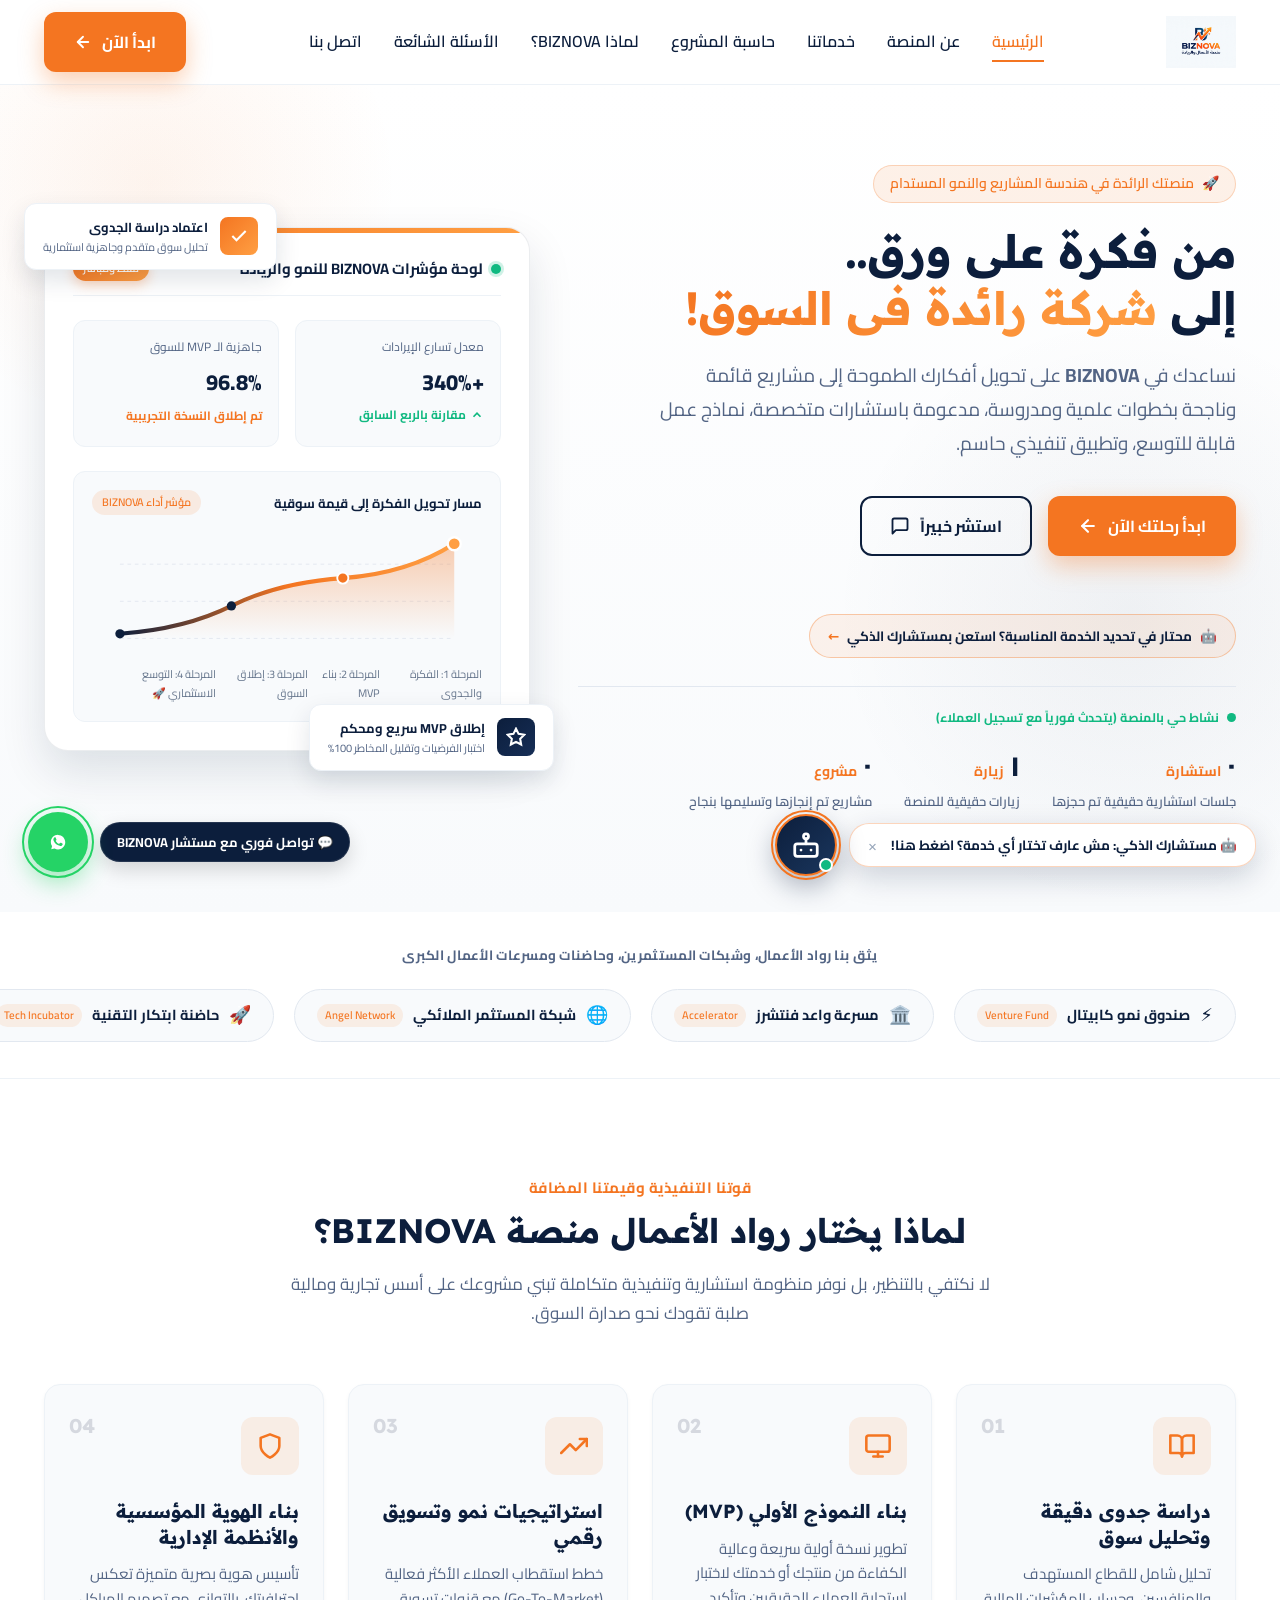
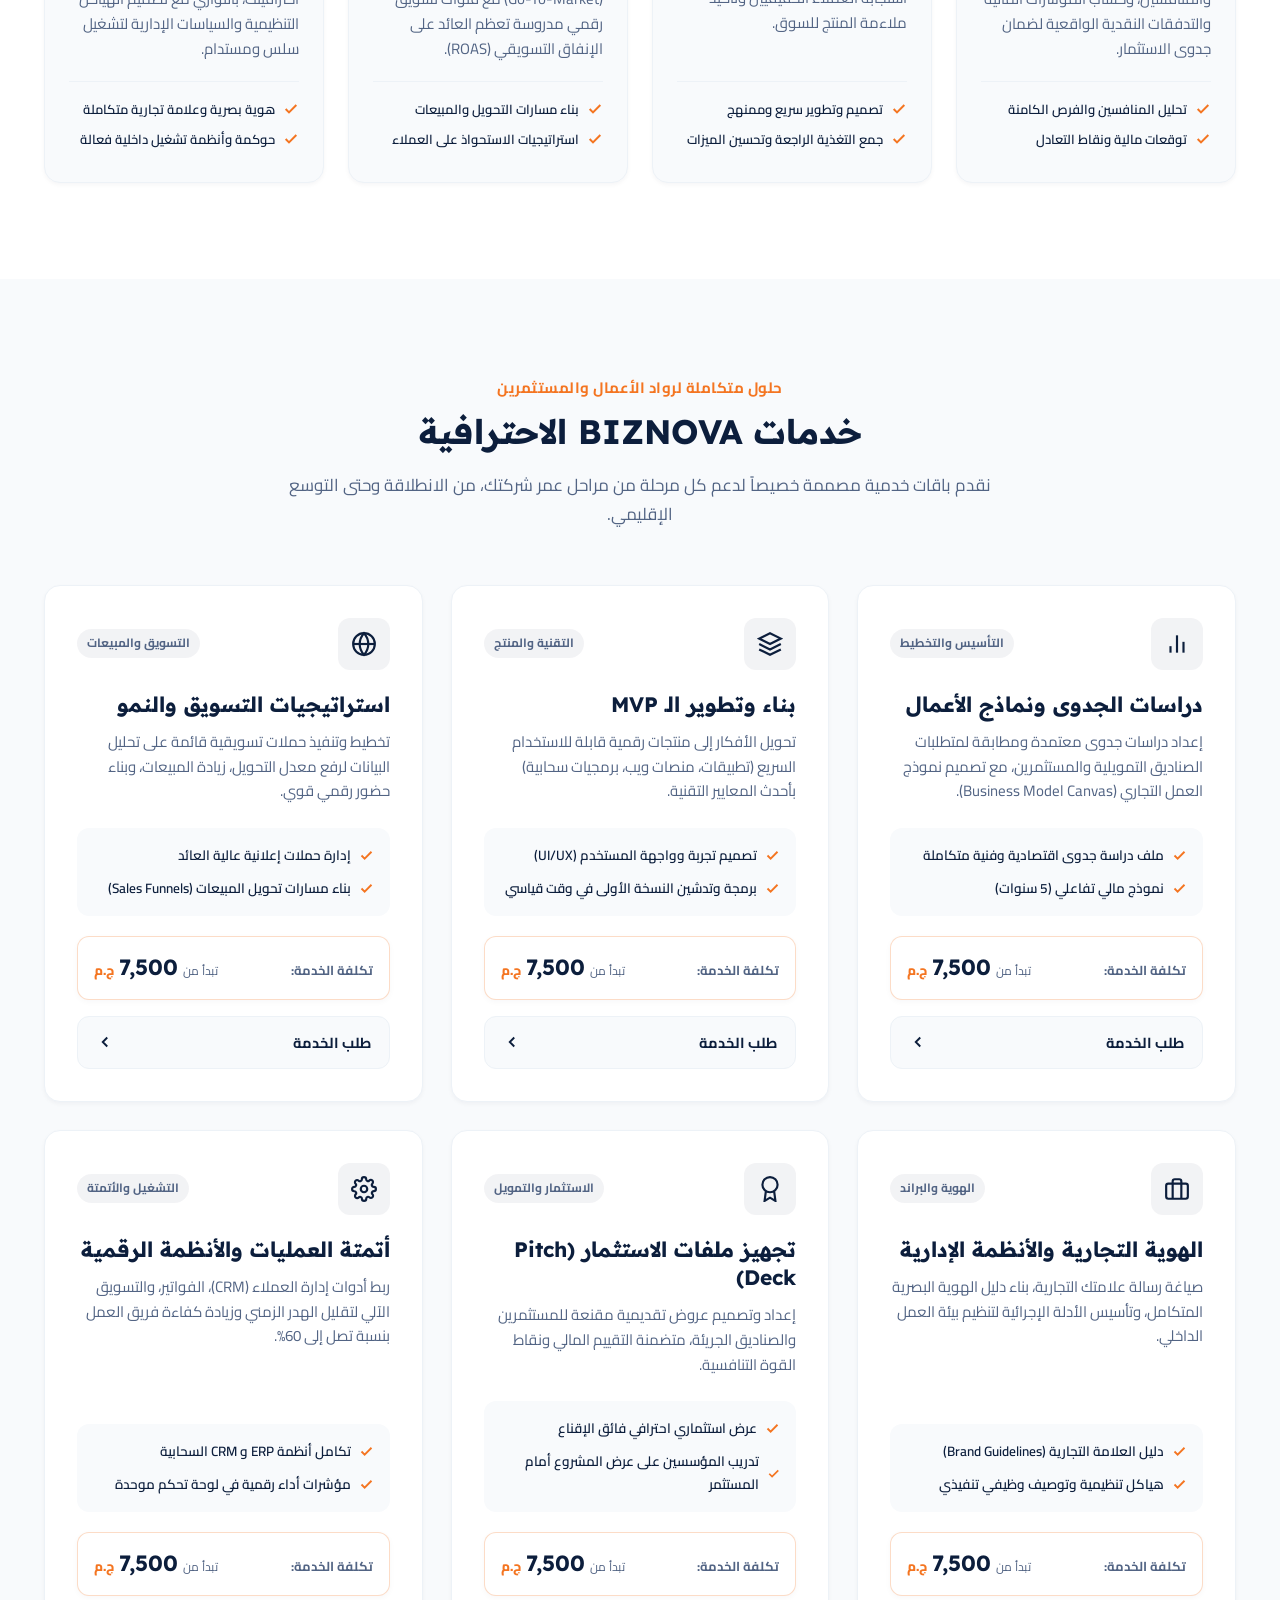
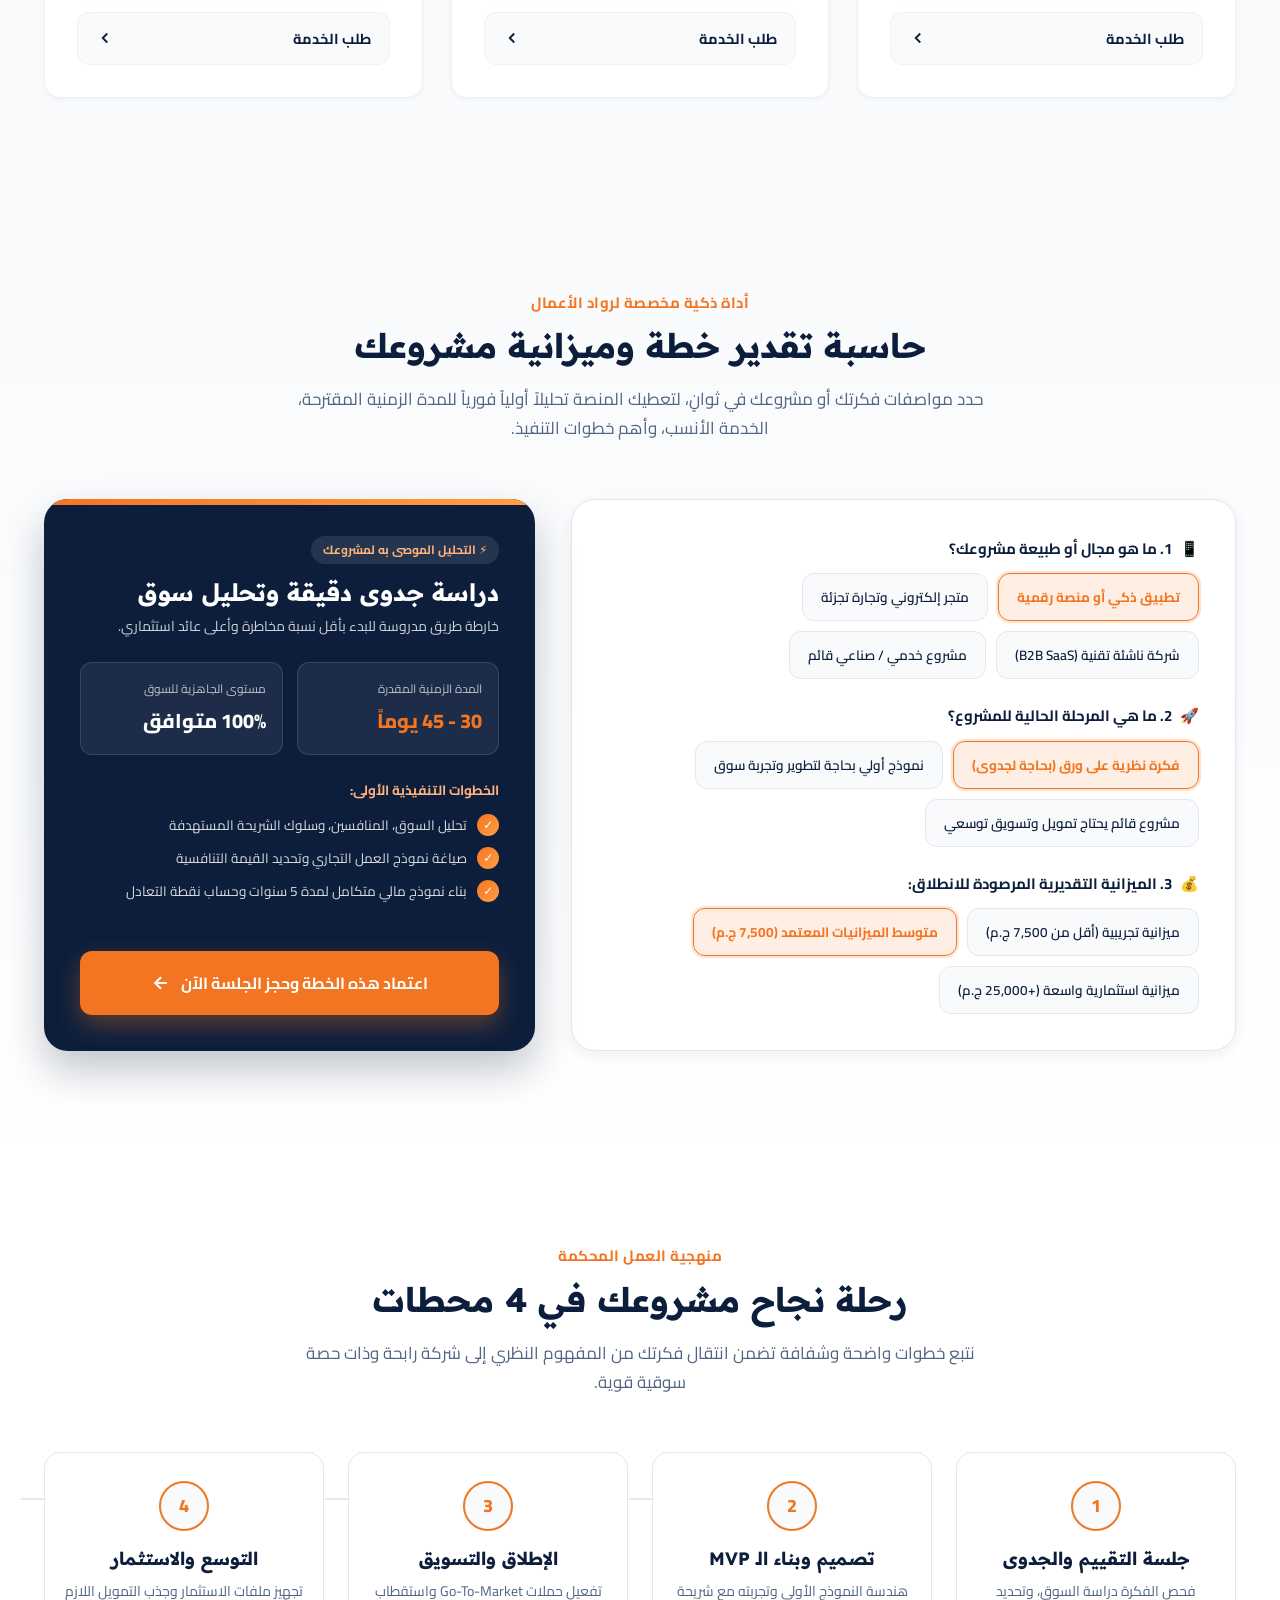
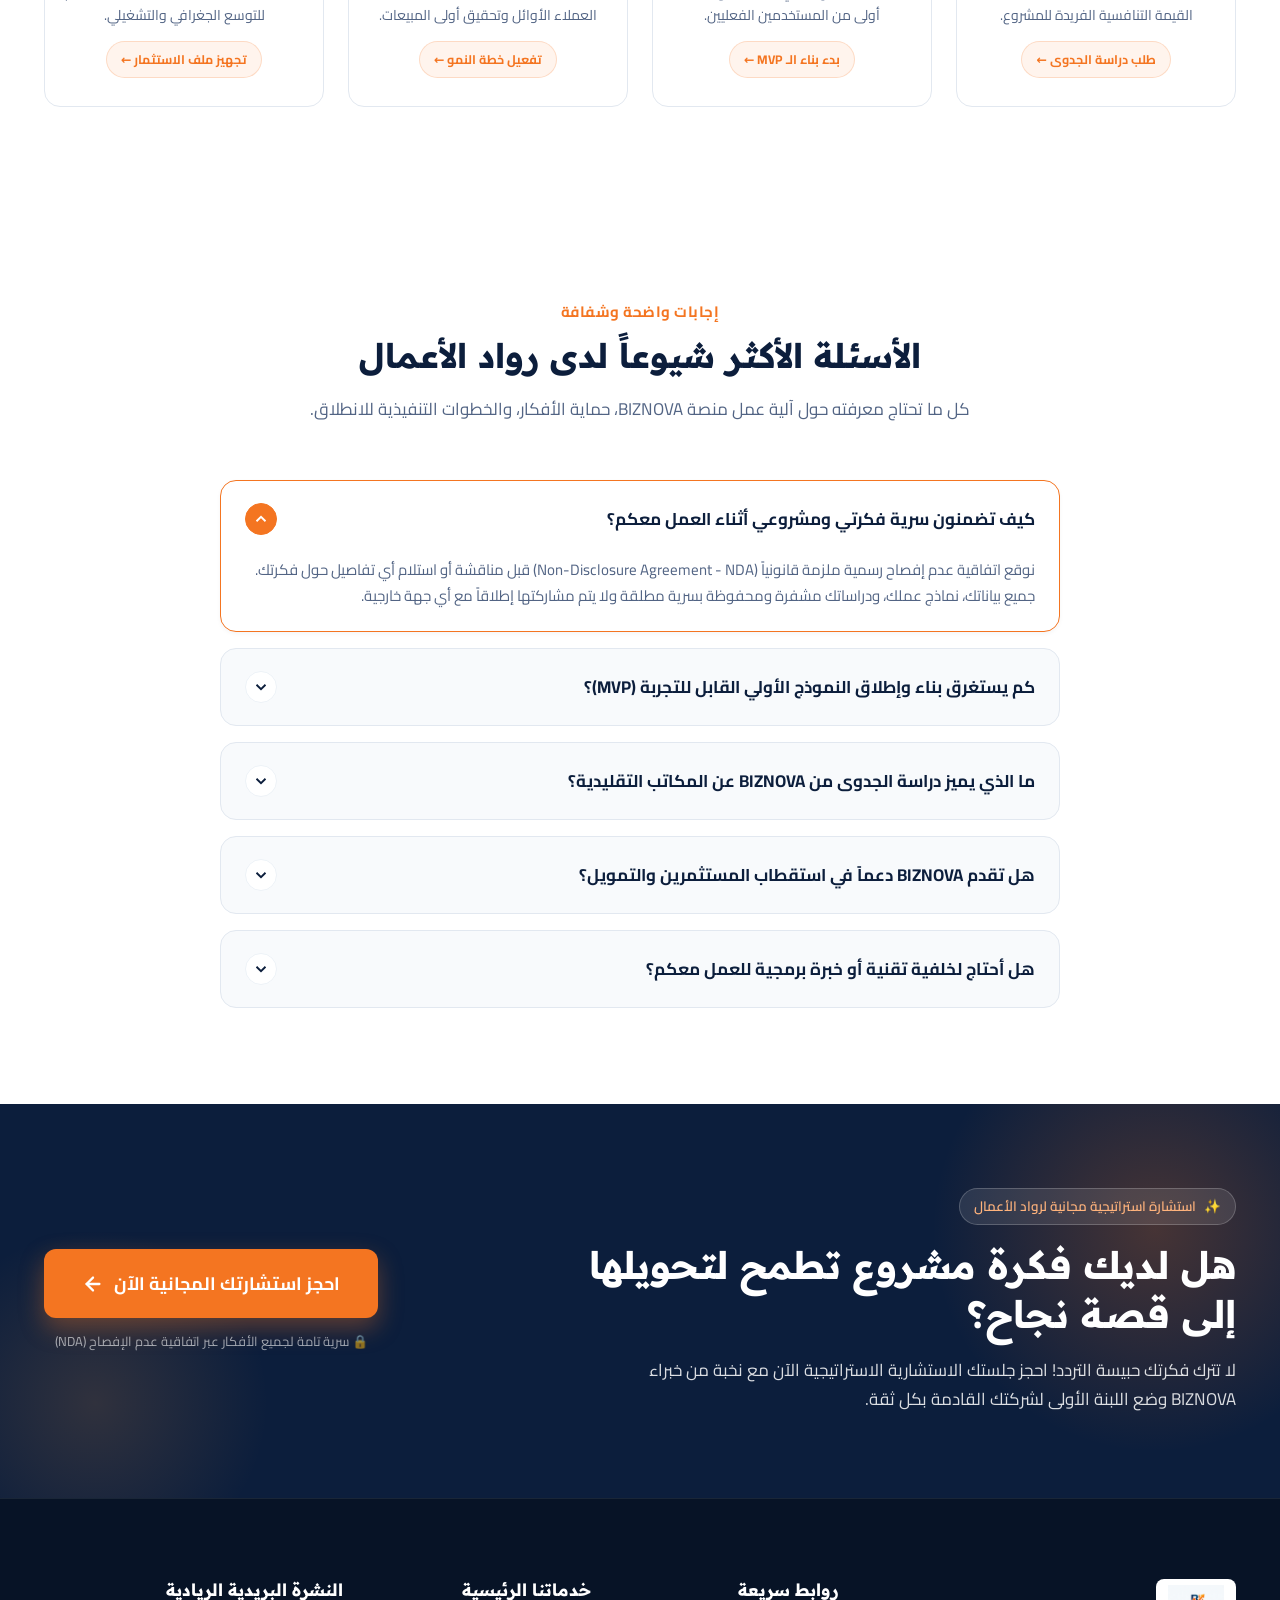
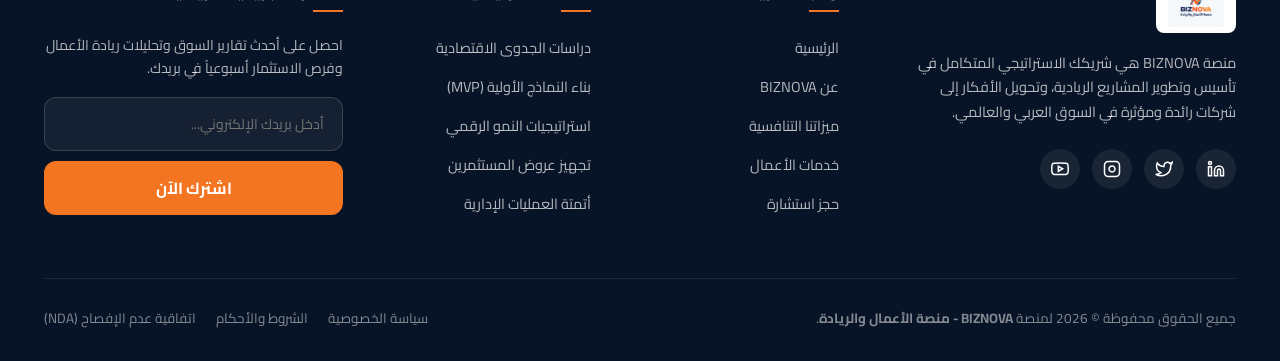
==== index.html @ a2265f2c "Add files via upload" ====
<!DOCTYPE html>
<html lang="ar" dir="rtl">
<head>
  <meta charset="UTF-8">
  <meta name="viewport" content="width=device-width, initial-scale=1.0">
  <title>BIZNOVA | منصة الأعمال والريادة - من فكرة على ورق إلى شركة رائدة</title>
  <meta name="description" content="نساعدك في BIZNOVA على تحويل أفكارك الطموحة إلى مشاريع قائمة وناجحة بخطوات علمية ومدروسة، من دراسة الجدوى حتى إطلاق MVP والتوسع التجاري.">
  
  <!-- Favicon & Brand Icons -->
  <link rel="icon" type="image/jpeg" href="assets/images/biznova-logo.jpg">

  <!-- Google Fonts: Cairo & Readex Pro for premium Arabic typography -->
  <link rel="preconnect" href="https://fonts.googleapis.com">
  <link rel="preconnect" href="https://fonts.gstatic.com" crossorigin>
  <link href="https://fonts.googleapis.com/css2?family=Cairo:wght@400;500;600;700;800;900&family=Readex+Pro:wght@400;500;600;700;800&display=swap" rel="stylesheet">

  <!-- Stylesheet -->
  <link rel="stylesheet" href="assets/css/style.css?v=20261114_paymob_z3ngE">
</head>
<body>

  <!-- ==========================================
       HEADER & NAVIGATION
       ========================================== -->
  <header class="site-header" id="mainHeader">
    <div class="container header-container">
      
      <!-- BIZNOVA Official Logo (RTL Top-Right) -->
      <a href="#" class="site-logo" aria-label="BIZNOVA الرئيسية">
        <img src="assets/images/biznova-logo.jpg" alt="BIZNOVA - منصة الأعمال والريادة" width="180" height="52">
      </a>

      <!-- Desktop Navigation Menu -->
      <nav aria-label="القائمة الرئيسية">
        <ul class="nav-links" id="primaryNav">
          <li><a href="#hero" class="active">الرئيسية</a></li>
          <li><a href="#about">عن المنصة</a></li>
          <li><a href="#services">خدماتنا</a></li>
          <li><a href="#calculator">حاسبة المشروع</a></li>
          <li><a href="#why-us">لماذا BIZNOVA؟</a></li>
          <li><a href="#faq">الأسئلة الشائعة</a></li>
          <li><a href="#contact" data-open-modal data-service="general">اتصل بنا</a></li>
        </ul>
      </nav>

      <!-- Header CTA & Mobile Toggle -->
      <div class="header-cta-group">
        <button class="btn btn-primary" data-open-modal data-service="general" aria-label="فتح نموذج البدء">
          ابدأ الآن
          <svg width="18" height="18" viewBox="0 0 24 24" fill="none" stroke="currentColor" stroke-width="2.5" stroke-linecap="round" stroke-linejoin="round">
            <line x1="19" y1="12" x2="5" y2="12"></line>
            <polyline points="12 19 5 12 12 5"></polyline>
          </svg>
        </button>

        <button class="mobile-menu-toggle" aria-label="فتح القائمة المتنقلة" aria-expanded="false" aria-controls="primaryNav">
          <svg width="28" height="28" viewBox="0 0 24 24" fill="none" stroke="currentColor" stroke-width="2" stroke-linecap="round" stroke-linejoin="round">
            <line x1="3" y1="12" x2="21" y2="12"></line>
            <line x1="3" y1="6" x2="21" y2="6"></line>
            <line x1="3" y1="18" x2="21" y2="18"></line>
          </svg>
        </button>
      </div>

    </div>
  </header>

  <!-- ==========================================
       HERO SECTION
       ========================================== -->
  <section class="hero-section" id="hero">
    <div class="container hero-grid">
      
      <!-- Right Column: High-Converting Copy & CTAs -->
      <div class="hero-content">
        <div class="badge-pill">
          <span>🚀</span>
          <span>منصتك الرائدة في هندسة المشاريع والنمو المستدام</span>
        </div>

        <h1 class="hero-headline">
          من فكرة على ورق.. <br>
          إلى <span class="text-highlight">شركة رائدة في السوق!</span>
        </h1>

        <p class="hero-subheadline">
          نساعدك في <strong>BIZNOVA</strong> على تحويل أفكارك الطموحة إلى مشاريع قائمة وناجحة بخطوات علمية ومدروسة، مدعومة باستشارات متخصصة، نماذج عمل قابلة للتوسع، وتطبيق تنفيذي حاسم.
        </p>

        <div class="hero-actions">
          <button class="btn btn-primary" data-open-modal data-service="general">
            <span>ابدأ رحلتك الآن</span>
            <svg width="20" height="20" viewBox="0 0 24 24" fill="none" stroke="currentColor" stroke-width="2.5" stroke-linecap="round" stroke-linejoin="round">
              <line x1="19" y1="12" x2="5" y2="12"></line>
              <polyline points="12 19 5 12 12 5"></polyline>
            </svg>
          </button>
          
          <button class="btn btn-outline-navy" data-open-modal data-service="general">
            <span>استشر خبيراً</span>
            <svg width="20" height="20" viewBox="0 0 24 24" fill="none" stroke="currentColor" stroke-width="2.2" stroke-linecap="round" stroke-linejoin="round">
              <path d="M21 15a2 2 0 0 1-2 2H7l-4 4V5a2 2 0 0 1 2-2h14a2 2 0 0 1 2 2z"></path>
            </svg>
          </button>
        </div>

        <button type="button" class="hero-assistant-pill" id="heroAssistantBtn">
          <span>🤖</span>
          <span>محتار في تحديد الخدمة المناسبة؟ استعن بمستشارك الذكي</span>
          <span style="color:#F47521; font-weight:800;">←</span>
        </button>

        <!-- Live Real-Time Activity & Client Subscription Stats -->
        <div class="hero-trust-bar-wrapper">
          <div class="live-stats-header">
            <span class="live-pulse-dot"></span>
            <span>نشاط حي بالمنصة (يتحدث فورياً مع تسجيل العملاء)</span>
          </div>

          <div class="hero-trust-bar">
            <div class="trust-item">
              <div class="trust-number">
                <span id="statConsultations">0</span>
                <span class="unit-text">استشارة</span>
              </div>
              <div class="trust-label">جلسات استشارية حقيقية تم حجزها</div>
            </div>

            <div class="trust-item">
              <div class="trust-number">
                <span id="statVisitors">0</span>
                <span class="unit-text">زيارة</span>
              </div>
              <div class="trust-label">زيارات حقيقية للمنصة</div>
            </div>

            <div class="trust-item">
              <div class="trust-number">
                <span id="statActiveProjects">0</span>
                <span class="unit-text">مشروع</span>
              </div>
              <div class="trust-label">مشاريع تم إنجازها وتسليمها بنجاح</div>
            </div>
          </div>
        </div>
      </div>

      <!-- Left Column: Visual Dashboard Mockup & Entrepreneurial Analytics -->
      <div class="hero-visual">
        
        <!-- Floating Badge: Feasibility Complete -->
        <div class="floating-badge badge-top-left">
          <div class="floating-icon-box">
            <svg width="20" height="20" viewBox="0 0 24 24" fill="none" stroke="currentColor" stroke-width="2.5">
              <polyline points="20 6 9 17 4 12"></polyline>
            </svg>
          </div>
          <div>
            <div class="floating-text-title">اعتماد دراسة الجدوى</div>
            <div class="floating-text-sub">تحليل سوق متقدم وجاهزية استثمارية</div>
          </div>
        </div>

        <!-- Main Dashboard Card Mockup -->
        <div class="mockup-card-main">
          <div class="mockup-top-bar">
            <div class="mockup-title">
              <span class="mockup-status-dot"></span>
              <span>لوحة مؤشرات BIZNOVA للنمو والريادة</span>
            </div>
            <span class="badge-pill gradient" style="margin-bottom:0; font-size:11px; padding:3px 10px;">نشط ومباشر</span>
          </div>

          <!-- KPI Cards Grid -->
          <div class="mockup-kpi-grid">
            <div class="kpi-card">
              <div class="kpi-title">معدل تسارع الإيرادات</div>
              <div class="kpi-value">+340%</div>
              <div class="kpi-growth">
                <svg width="14" height="14" viewBox="0 0 24 24" fill="none" stroke="currentColor" stroke-width="3">
                  <polyline points="18 15 12 9 6 15"></polyline>
                </svg>
                مقارنة بالربع السابق
              </div>
            </div>

            <div class="kpi-card">
              <div class="kpi-title">جاهزية الـ MVP للسوق</div>
              <div class="kpi-value">96.8%</div>
              <div class="kpi-growth" style="color: var(--color-secondary-orange);">
                <span>تم إطلاق النسخة التجريبية</span>
              </div>
            </div>
          </div>

          <!-- Interactive SVG Growth Chart -->
          <div class="mockup-chart-wrapper">
            <div class="chart-header">
              <span class="chart-title">مسار تحويل الفكرة إلى قيمة سوقية</span>
              <span class="chart-badge">مؤشر أداء BIZNOVA</span>
            </div>

            <svg class="svg-chart" viewBox="0 0 400 140" fill="none" xmlns="http://www.w3.org/2000/svg">
              <defs>
                <linearGradient id="chartGradient" x1="0" y1="0" x2="0" y2="1">
                  <stop offset="0%" stop-color="#F47521" stop-opacity="0.35"/>
                  <stop offset="100%" stop-color="#F47521" stop-opacity="0.0"/>
                </linearGradient>
                <linearGradient id="lineGrad" x1="0" y1="0" x2="1" y2="0">
                  <stop offset="0%" stop-color="#0C1E3C"/>
                  <stop offset="50%" stop-color="#F47521"/>
                  <stop offset="100%" stop-color="#FF9F43"/>
                </linearGradient>
              </defs>
              
              <!-- Subtle Grid lines -->
              <line x1="20" y1="120" x2="380" y2="120" stroke="#E2E8F0" stroke-width="1" stroke-dasharray="4 4" />
              <line x1="20" y1="80" x2="380" y2="80" stroke="#E2E8F0" stroke-width="1" stroke-dasharray="4 4" />
              <line x1="20" y1="40" x2="380" y2="40" stroke="#E2E8F0" stroke-width="1" stroke-dasharray="4 4" />

              <!-- Area Fill -->
              <path d="M 20 115 Q 90 110, 140 85 T 260 55 T 380 18 L 380 120 L 20 120 Z" fill="url(#chartGradient)" />
              
              <!-- Growth Path Line -->
              <path d="M 20 115 Q 90 110, 140 85 T 260 55 T 380 18" stroke="url(#lineGrad)" stroke-width="4.5" stroke-linecap="round"/>

              <!-- Markers -->
              <circle cx="20" cy="115" r="5" fill="#0C1E3C" />
              <circle cx="140" cy="85" r="5" fill="#0C1E3C" />
              <circle cx="260" cy="55" r="6" fill="#F47521" stroke="#FFFFFF" stroke-width="2" />
              <circle cx="380" cy="18" r="7" fill="#FF9F43" stroke="#FFFFFF" stroke-width="2.5" />
            </svg>

            <div style="display: flex; justify-content: space-between; font-size: 11px; color: #64748B; margin-top: 8px;">
              <span>المرحلة 1: الفكرة والجدوى</span>
              <span>المرحلة 2: بناء MVP</span>
              <span>المرحلة 3: إطلاق السوق</span>
              <span>المرحلة 4: التوسع الاستثماري 🚀</span>
            </div>
          </div>
        </div>

        <!-- Floating Badge: Fast MVP Delivery -->
        <div class="floating-badge badge-bottom-right">
          <div class="floating-icon-box" style="background: var(--brand-gradient-navy);">
            <svg width="20" height="20" viewBox="0 0 24 24" fill="none" stroke="currentColor" stroke-width="2.5">
              <polygon points="12 2 15.09 8.26 22 9.27 17 14.14 18.18 21.02 12 17.77 5.82 21.02 7 14.14 2 9.27 8.91 8.26 12 2"></polygon>
            </svg>
          </div>
          <div>
            <div class="floating-text-title">إطلاق MVP سريع ومحكم</div>
            <div class="floating-text-sub">اختبار الفرضيات وتقليل المخاطر 100%</div>
          </div>
        </div>

      </div>

    </div>
  </section>

  <!-- ==========================================
       PARTNERS & INVESTORS TICKER
       ========================================== -->
  <section class="partners-ticker-section">
    <div class="container">
      <div class="partners-ticker-title">
        <span>يثق بنا رواد الأعمال، وشبكات المستثمرين، وحاضنات ومسرعات الأعمال الكبرى</span>
      </div>
      <div class="partners-slider-track">
        <div class="partner-badge">
          <span class="partner-icon">⚡</span>
          <span class="partner-name">صندوق نمو كابيتال</span>
          <span class="partner-tag">Venture Fund</span>
        </div>
        <div class="partner-badge">
          <span class="partner-icon">🏛️</span>
          <span class="partner-name">مسرعة واعد فنتشرز</span>
          <span class="partner-tag">Accelerator</span>
        </div>
        <div class="partner-badge">
          <span class="partner-icon">🌐</span>
          <span class="partner-name">شبكة المستثمر الملائكي</span>
          <span class="partner-tag">Angel Network</span>
        </div>
        <div class="partner-badge">
          <span class="partner-icon">🚀</span>
          <span class="partner-name">حاضنة ابتكار التقنية</span>
          <span class="partner-tag">Tech Incubator</span>
        </div>
        <div class="partner-badge">
          <span class="partner-icon">💎</span>
          <span class="partner-name">صندوق ريادة للاستثمار الجريء</span>
          <span class="partner-tag">Seed Fund</span>
        </div>
        <div class="partner-badge">
          <span class="partner-icon">📊</span>
          <span class="partner-name">تحالف رواد الأعمال العرب</span>
          <span class="partner-tag">Alliance</span>
        </div>
        <!-- Duplicate for continuous marquee -->
        <div class="partner-badge">
          <span class="partner-icon">⚡</span>
          <span class="partner-name">صندوق نمو كابيتال</span>
          <span class="partner-tag">Venture Fund</span>
        </div>
        <div class="partner-badge">
          <span class="partner-icon">🏛️</span>
          <span class="partner-name">مسرعة واعد فنتشرز</span>
          <span class="partner-tag">Accelerator</span>
        </div>
        <div class="partner-badge">
          <span class="partner-icon">🌐</span>
          <span class="partner-name">شبكة المستثمر الملائكي</span>
          <span class="partner-tag">Angel Network</span>
        </div>
        <div class="partner-badge">
          <span class="partner-icon">🚀</span>
          <span class="partner-name">حاضنة ابتكار التقنية</span>
          <span class="partner-tag">Tech Incubator</span>
        </div>
      </div>
    </div>
  </section>

  <!-- ==========================================
       FEATURES / VALUE PROPOSITION (لماذا BIZNOVA؟)
       ========================================== -->
  <section class="features-section" id="why-us">
    <div class="container">
      
      <div class="section-header">
        <span class="section-subtitle">قوتنا التنفيذية وقيمتنا المضافة</span>
        <h2 class="section-title">لماذا يختار رواد الأعمال منصة BIZNOVA؟</h2>
        <p class="section-desc">
          لا نكتفي بالتنظير، بل نوفر منظومة استشارية وتنفيذية متكاملة تبني مشروعك على أسس تجارية ومالية صلبة تقودك نحو صدارة السوق.
        </p>
      </div>

      <div class="features-grid">
        
        <!-- Card 1 -->
        <div class="feature-card">
          <span class="feature-number">01</span>
          <div class="feature-icon-wrapper">
            <svg width="28" height="28" viewBox="0 0 24 24" fill="none" stroke="currentColor" stroke-width="2.2" stroke-linecap="round" stroke-linejoin="round">
              <path d="M2 3h6a4 4 0 0 1 4 4v14a3 3 0 0 0-3-3H2z"></path>
              <path d="M22 3h-6a4 4 0 0 0-4 4v14a3 3 0 0 1 3-3h7z"></path>
            </svg>
          </div>
          <h3 class="feature-title">دراسة جدوى دقيقة وتحليل سوق</h3>
          <p class="feature-description">
            تحليل شامل للقطاع المستهدف والمنافسين، وحساب المؤشرات المالية والتدفقات النقدية الواقعية لضمان جدوى الاستثمار.
          </p>
          <ul class="feature-bullets">
            <li>
              <svg width="16" height="16" viewBox="0 0 24 24" fill="none" stroke="currentColor" stroke-width="3"><polyline points="20 6 9 17 4 12"></polyline></svg>
              تحليل المنافسين والفرص الكامنة
            </li>
            <li>
              <svg width="16" height="16" viewBox="0 0 24 24" fill="none" stroke="currentColor" stroke-width="3"><polyline points="20 6 9 17 4 12"></polyline></svg>
              توقعات مالية ونقاط التعادل
            </li>
          </ul>
        </div>

        <!-- Card 2 -->
        <div class="feature-card">
          <span class="feature-number">02</span>
          <div class="feature-icon-wrapper">
            <svg width="28" height="28" viewBox="0 0 24 24" fill="none" stroke="currentColor" stroke-width="2.2" stroke-linecap="round" stroke-linejoin="round">
              <rect x="2" y="3" width="20" height="14" rx="2" ry="2"></rect>
              <line x1="8" y1="21" x2="16" y2="21"></line>
              <line x1="12" y1="17" x2="12" y2="21"></line>
            </svg>
          </div>
          <h3 class="feature-title">بناء النموذج الأولي (MVP)</h3>
          <p class="feature-description">
            تطوير نسخة أولية سريعة وعالية الكفاءة من منتجك أو خدمتك لاختبار استجابة العملاء الحقيقيين وتأكيد ملاءمة المنتج للسوق.
          </p>
          <ul class="feature-bullets">
            <li>
              <svg width="16" height="16" viewBox="0 0 24 24" fill="none" stroke="currentColor" stroke-width="3"><polyline points="20 6 9 17 4 12"></polyline></svg>
              تصميم وتطوير سريع وممنهج
            </li>
            <li>
              <svg width="16" height="16" viewBox="0 0 24 24" fill="none" stroke="currentColor" stroke-width="3"><polyline points="20 6 9 17 4 12"></polyline></svg>
              جمع التغذية الراجعة وتحسين الميزات
            </li>
          </ul>
        </div>

        <!-- Card 3 -->
        <div class="feature-card">
          <span class="feature-number">03</span>
          <div class="feature-icon-wrapper">
            <svg width="28" height="28" viewBox="0 0 24 24" fill="none" stroke="currentColor" stroke-width="2.2" stroke-linecap="round" stroke-linejoin="round">
              <polyline points="23 6 13.5 15.5 8.5 10.5 1 18"></polyline>
              <polyline points="17 6 23 6 23 12"></polyline>
            </svg>
          </div>
          <h3 class="feature-title">استراتيجيات نمو وتسويق رقمي</h3>
          <p class="feature-description">
            خطط استقطاب العملاء الأكثر فعالية (Go-To-Market) مع قنوات تسويق رقمي مدروسة تعظم العائد على الإنفاق التسويقي (ROAS).
          </p>
          <ul class="feature-bullets">
            <li>
              <svg width="16" height="16" viewBox="0 0 24 24" fill="none" stroke="currentColor" stroke-width="3"><polyline points="20 6 9 17 4 12"></polyline></svg>
              بناء مسارات التحويل والمبيعات
            </li>
            <li>
              <svg width="16" height="16" viewBox="0 0 24 24" fill="none" stroke="currentColor" stroke-width="3"><polyline points="20 6 9 17 4 12"></polyline></svg>
              استراتيجيات الاستحواذ على العملاء
            </li>
          </ul>
        </div>

        <!-- Card 4 -->
        <div class="feature-card">
          <span class="feature-number">04</span>
          <div class="feature-icon-wrapper">
            <svg width="28" height="28" viewBox="0 0 24 24" fill="none" stroke="currentColor" stroke-width="2.2" stroke-linecap="round" stroke-linejoin="round">
              <path d="M12 22s8-4 8-10V5l-8-3-8 3v7c0 6 8 10 8 10z"></path>
            </svg>
          </div>
          <h3 class="feature-title">بناء الهوية المؤسسية والأنظمة الإدارية</h3>
          <p class="feature-description">
            تأسيس هوية بصرية متميزة تعكس احترافيتك، بالتوازي مع تصميم الهياكل التنظيمية والسياسات الإدارية لتشغيل سلس ومستدام.
          </p>
          <ul class="feature-bullets">
            <li>
              <svg width="16" height="16" viewBox="0 0 24 24" fill="none" stroke="currentColor" stroke-width="3"><polyline points="20 6 9 17 4 12"></polyline></svg>
              هوية بصرية وعلامة تجارية متكاملة
            </li>
            <li>
              <svg width="16" height="16" viewBox="0 0 24 24" fill="none" stroke="currentColor" stroke-width="3"><polyline points="20 6 9 17 4 12"></polyline></svg>
              حوكمة وأنظمة تشغيل داخلية فعالة
            </li>
          </ul>
        </div>

      </div>

    </div>
  </section>

  <!-- ==========================================
       SERVICES GRID
       ========================================== -->
  <section class="services-section" id="services">
    <div class="container">
      
      <div class="section-header">
        <span class="section-subtitle">حلول متكاملة لرواد الأعمال والمستثمرين</span>
        <h2 class="section-title">خدمات BIZNOVA الاحترافية</h2>
        <p class="section-desc">
          نقدم باقات خدمية مصممة خصيصاً لدعم كل مرحلة من مراحل عمر شركتك، من الانطلاقة وحتى التوسع الإقليمي.
        </p>
      </div>

      <div class="services-grid">
        
        <!-- Service 1 -->
        <div class="service-card">
          <div class="service-header-row">
            <div class="service-icon-box">
              <svg width="26" height="26" viewBox="0 0 24 24" fill="none" stroke="currentColor" stroke-width="2">
                <line x1="18" y1="20" x2="18" y2="10"></line>
                <line x1="12" y1="20" x2="12" y2="4"></line>
                <line x1="6" y1="20" x2="6" y2="14"></line>
              </svg>
            </div>
            <span class="service-badge">التأسيس والتخطيط</span>
          </div>
          <h3 class="service-title">دراسات الجدوى ونماذج الأعمال</h3>
          <p class="service-desc">
            إعداد دراسات جدوى معتمدة ومطابقة لمتطلبات الصناديق التمويلية والمستثمرين، مع تصميم نموذج العمل التجاري (Business Model Canvas).
          </p>
          <ul class="service-deliverables">
            <li>
              <svg width="15" height="15" viewBox="0 0 24 24" fill="none" stroke="currentColor" stroke-width="3"><polyline points="20 6 9 17 4 12"></polyline></svg>
              ملف دراسة جدوى اقتصادية وفنية متكاملة
            </li>
            <li>
              <svg width="15" height="15" viewBox="0 0 24 24" fill="none" stroke="currentColor" stroke-width="3"><polyline points="20 6 9 17 4 12"></polyline></svg>
              نموذج مالي تفاعلي (5 سنوات)
            </li>
          </ul>
          <div class="service-pricing-row">
            <span class="price-label">تكلفة الخدمة:</span>
            <div class="price-value">
              <span style="font-size:12px;color:#526484;">تبدأ من</span>
              <strong>7,500</strong>
              <span class="currency">ج.م</span>
            </div>
          </div>
          <button class="service-btn" data-open-modal data-service="feasibility">
            <span>طلب الخدمة</span>
            <svg width="18" height="18" viewBox="0 0 24 24" fill="none" stroke="currentColor" stroke-width="2.5"><polyline points="15 18 9 12 15 6"></polyline></svg>
          </button>
        </div>

        <!-- Service 2 -->
        <div class="service-card">
          <div class="service-header-row">
            <div class="service-icon-box">
              <svg width="26" height="26" viewBox="0 0 24 24" fill="none" stroke="currentColor" stroke-width="2">
                <polygon points="12 2 2 7 12 12 22 7 12 2"></polygon>
                <polyline points="2 17 12 22 22 17"></polyline>
                <polyline points="2 12 12 17 22 12"></polyline>
              </svg>
            </div>
            <span class="service-badge">التقنية والمنتج</span>
          </div>
          <h3 class="service-title">بناء وتطوير الـ MVP</h3>
          <p class="service-desc">
            تحويل الأفكار إلى منتجات رقمية قابلة للاستخدام السريع (تطبيقات، منصات ويب، برمجيات سحابية) بأحدث المعايير التقنية.
          </p>
          <ul class="service-deliverables">
            <li>
              <svg width="15" height="15" viewBox="0 0 24 24" fill="none" stroke="currentColor" stroke-width="3"><polyline points="20 6 9 17 4 12"></polyline></svg>
              تصميم تجربة وواجهة المستخدم (UI/UX)
            </li>
            <li>
              <svg width="15" height="15" viewBox="0 0 24 24" fill="none" stroke="currentColor" stroke-width="3"><polyline points="20 6 9 17 4 12"></polyline></svg>
              برمجة وتدشين النسخة الأولى في وقت قياسي
            </li>
          </ul>
          <div class="service-pricing-row">
            <span class="price-label">تكلفة الخدمة:</span>
            <div class="price-value">
              <span style="font-size:12px;color:#526484;">تبدأ من</span>
              <strong>7,500</strong>
              <span class="currency">ج.م</span>
            </div>
          </div>
          <button class="service-btn" data-open-modal data-service="mvp">
            <span>طلب الخدمة</span>
            <svg width="18" height="18" viewBox="0 0 24 24" fill="none" stroke="currentColor" stroke-width="2.5"><polyline points="15 18 9 12 15 6"></polyline></svg>
          </button>
        </div>

        <!-- Service 3 -->
        <div class="service-card">
          <div class="service-header-row">
            <div class="service-icon-box">
              <svg width="26" height="26" viewBox="0 0 24 24" fill="none" stroke="currentColor" stroke-width="2">
                <circle cx="12" cy="12" r="10"></circle>
                <line x1="2" y1="12" x2="22" y2="12"></line>
                <path d="M12 2a15.3 15.3 0 0 1 4 10 15.3 15.3 0 0 1-4 10 15.3 15.3 0 0 1-4-10 15.3 15.3 0 0 1 4-10z"></path>
              </svg>
            </div>
            <span class="service-badge">التسويق والمبيعات</span>
          </div>
          <h3 class="service-title">استراتيجيات التسويق والنمو</h3>
          <p class="service-desc">
            تخطيط وتنفيذ حملات تسويقية قائمة على تحليل البيانات لرفع معدل التحويل، زيادة المبيعات، وبناء حضور رقمي قوي.
          </p>
          <ul class="service-deliverables">
            <li>
              <svg width="15" height="15" viewBox="0 0 24 24" fill="none" stroke="currentColor" stroke-width="3"><polyline points="20 6 9 17 4 12"></polyline></svg>
              إدارة حملات إعلانية عالية العائد
            </li>
            <li>
              <svg width="15" height="15" viewBox="0 0 24 24" fill="none" stroke="currentColor" stroke-width="3"><polyline points="20 6 9 17 4 12"></polyline></svg>
              بناء مسارات تحويل المبيعات (Sales Funnels)
            </li>
          </ul>
          <div class="service-pricing-row">
            <span class="price-label">تكلفة الخدمة:</span>
            <div class="price-value">
              <span style="font-size:12px;color:#526484;">تبدأ من</span>
              <strong>7,500</strong>
              <span class="currency">ج.م</span>
            </div>
          </div>
          <button class="service-btn" data-open-modal data-service="growth">
            <span>طلب الخدمة</span>
            <svg width="18" height="18" viewBox="0 0 24 24" fill="none" stroke="currentColor" stroke-width="2.5"><polyline points="15 18 9 12 15 6"></polyline></svg>
          </button>
        </div>

        <!-- Service 4 -->
        <div class="service-card">
          <div class="service-header-row">
            <div class="service-icon-box">
              <svg width="26" height="26" viewBox="0 0 24 24" fill="none" stroke="currentColor" stroke-width="2">
                <rect x="2" y="7" width="20" height="14" rx="2" ry="2"></rect>
                <path d="M16 21V5a2 2 0 0 0-2-2h-4a2 2 0 0 0-2 2v16"></path>
              </svg>
            </div>
            <span class="service-badge">الهوية والبراند</span>
          </div>
          <h3 class="service-title">الهوية التجارية والأنظمة الإدارية</h3>
          <p class="service-desc">
            صياغة رسالة علامتك التجارية، بناء دليل الهوية البصرية المتكامل، وتأسيس الأدلة الإجرائية لتنظيم بيئة العمل الداخلي.
          </p>
          <ul class="service-deliverables">
            <li>
              <svg width="15" height="15" viewBox="0 0 24 24" fill="none" stroke="currentColor" stroke-width="3"><polyline points="20 6 9 17 4 12"></polyline></svg>
              دليل العلامة التجارية (Brand Guidelines)
            </li>
            <li>
              <svg width="15" height="15" viewBox="0 0 24 24" fill="none" stroke="currentColor" stroke-width="3"><polyline points="20 6 9 17 4 12"></polyline></svg>
              هياكل تنظيمية وتوصيف وظيفي تنفيذي
            </li>
          </ul>
          <div class="service-pricing-row">
            <span class="price-label">تكلفة الخدمة:</span>
            <div class="price-value">
              <span style="font-size:12px;color:#526484;">تبدأ من</span>
              <strong>7,500</strong>
              <span class="currency">ج.م</span>
            </div>
          </div>
          <button class="service-btn" data-open-modal data-service="branding">
            <span>طلب الخدمة</span>
            <svg width="18" height="18" viewBox="0 0 24 24" fill="none" stroke="currentColor" stroke-width="2.5"><polyline points="15 18 9 12 15 6"></polyline></svg>
          </button>
        </div>

        <!-- Service 5 -->
        <div class="service-card">
          <div class="service-header-row">
            <div class="service-icon-box">
              <svg width="26" height="26" viewBox="0 0 24 24" fill="none" stroke="currentColor" stroke-width="2">
                <circle cx="12" cy="8" r="7"></circle>
                <polyline points="8.21 13.89 7 23 12 20 17 23 15.79 13.88"></polyline>
              </svg>
            </div>
            <span class="service-badge">الاستثمار والتمويل</span>
          </div>
          <h3 class="service-title">تجهيز ملفات الاستثمار (Pitch Deck)</h3>
          <p class="service-desc">
            إعداد وتصميم عروض تقديمية مقنعة للمستثمرين والصناديق الجريئة، متضمنة التقييم المالي ونقاط القوة التنافسية.
          </p>
          <ul class="service-deliverables">
            <li>
              <svg width="15" height="15" viewBox="0 0 24 24" fill="none" stroke="currentColor" stroke-width="3"><polyline points="20 6 9 17 4 12"></polyline></svg>
              عرض استثماري احترافي فائق الإقناع
            </li>
            <li>
              <svg width="15" height="15" viewBox="0 0 24 24" fill="none" stroke="currentColor" stroke-width="3"><polyline points="20 6 9 17 4 12"></polyline></svg>
              تدريب المؤسسين على عرض المشروع أمام المستثمر
            </li>
          </ul>
          <div class="service-pricing-row">
            <span class="price-label">تكلفة الخدمة:</span>
            <div class="price-value">
              <span style="font-size:12px;color:#526484;">تبدأ من</span>
              <strong>7,500</strong>
              <span class="currency">ج.م</span>
            </div>
          </div>
          <button class="service-btn" data-open-modal data-service="investment">
            <span>طلب الخدمة</span>
            <svg width="18" height="18" viewBox="0 0 24 24" fill="none" stroke="currentColor" stroke-width="2.5"><polyline points="15 18 9 12 15 6"></polyline></svg>
          </button>
        </div>

        <!-- Service 6 -->
        <div class="service-card">
          <div class="service-header-row">
            <div class="service-icon-box">
              <svg width="26" height="26" viewBox="0 0 24 24" fill="none" stroke="currentColor" stroke-width="2">
                <circle cx="12" cy="12" r="3"></circle>
                <path d="M19.4 15a1.65 1.65 0 0 0 .33 1.82l.06.06a2 2 0 0 1 0 2.83 2 2 0 0 1-2.83 0l-.06-.06a1.65 1.65 0 0 0-1.82-.33 1.65 1.65 0 0 0-1 1.51V21a2 2 0 0 1-2 2 2 2 0 0 1-2-2v-.09A1.65 1.65 0 0 0 9 19.4a1.65 1.65 0 0 0-1.82.33l-.06.06a2 2 0 0 1-2.83 0 2 2 0 0 1 0-2.83l.06-.06a1.65 1.65 0 0 0 .33-1.82 1.65 1.65 0 0 0-1.51-1H3a2 2 0 0 1-2-2 2 2 0 0 1 2-2h.09A1.65 1.65 0 0 0 4.6 9a1.65 1.65 0 0 0-.33-1.82l-.06-.06a2 2 0 0 1 0-2.83 2 2 0 0 1 2.83 0l.06.06a1.65 1.65 0 0 0 1.82.33H9a1.65 1.65 0 0 0 1-1.51V3a2 2 0 0 1 2-2 2 2 0 0 1 2 2v.09a1.65 1.65 0 0 0 1 1.51 1.65 1.65 0 0 0 1.82-.33l.06-.06a2 2 0 0 1 2.83 0 2 2 0 0 1 0 2.83l-.06.06a1.65 1.65 0 0 0-.33 1.82V9a1.65 1.65 0 0 0 1.51 1H21a2 2 0 0 1 2 2 2 2 0 0 1-2 2h-.09a1.65 1.65 0 0 0-1.51 1z"></path>
              </svg>
            </div>
            <span class="service-badge">التشغيل والأتمتة</span>
          </div>
          <h3 class="service-title">أتمتة العمليات والأنظمة الرقمية</h3>
          <p class="service-desc">
            ربط أدوات إدارة العملاء (CRM)، الفواتير، والتسويق الآلي لتقليل الهدر الزمني وزيادة كفاءة فريق العمل بنسبة تصل إلى 60%.
          </p>
          <ul class="service-deliverables">
            <li>
              <svg width="15" height="15" viewBox="0 0 24 24" fill="none" stroke="currentColor" stroke-width="3"><polyline points="20 6 9 17 4 12"></polyline></svg>
              تكامل أنظمة ERP و CRM السحابية
            </li>
            <li>
              <svg width="15" height="15" viewBox="0 0 24 24" fill="none" stroke="currentColor" stroke-width="3"><polyline points="20 6 9 17 4 12"></polyline></svg>
              مؤشرات أداء رقمية في لوحة تحكم موحدة
            </li>
          </ul>
          <div class="service-pricing-row">
            <span class="price-label">تكلفة الخدمة:</span>
            <div class="price-value">
              <span style="font-size:12px;color:#526484;">تبدأ من</span>
              <strong>7,500</strong>
              <span class="currency">ج.م</span>
            </div>
          </div>
          <button class="service-btn" data-open-modal data-service="automation">
            <span>طلب الخدمة</span>
            <svg width="18" height="18" viewBox="0 0 24 24" fill="none" stroke="currentColor" stroke-width="2.5"><polyline points="15 18 9 12 15 6"></polyline></svg>
          </button>
        </div>

      </div>

    </div>
  </section>

  <!-- ==========================================
       INTERACTIVE FEASIBILITY & BUDGET CALCULATOR
       ========================================== -->
  <section class="calculator-section" id="calculator">
    <div class="container">
      
      <div class="section-header">
        <span class="section-subtitle">أداة ذكية مخصصة لرواد الأعمال</span>
        <h2 class="section-title">حاسبة تقدير خطة وميزانية مشروعك</h2>
        <p class="section-desc">
          حدد مواصفات فكرتك أو مشروعك في ثوانٍ، لتعطيك المنصة تحليلاً أولياً فورياً للمدة الزمنية المقترحة، الخدمة الأنسب، وأهم خطوات التنفيذ.
        </p>
      </div>

      <div class="calculator-grid">
        
        <!-- Calculator Form Card -->
        <div class="calc-form-card">
          
          <!-- Group 1: Project Type -->
          <div>
            <div class="calc-group-title">
              <span>📱</span>
              <span>1. ما هو مجال أو طبيعة مشروعك؟</span>
            </div>
            <div class="calc-pills-row">
              <button type="button" class="calc-choice-btn active" data-group="type" data-val="app">
                <span>تطبيق ذكي أو منصة رقمية</span>
              </button>
              <button type="button" class="calc-choice-btn" data-group="type" data-val="ecommerce">
                <span>متجر إلكتروني وتجارة تجزئة</span>
              </button>
              <button type="button" class="calc-choice-btn" data-group="type" data-val="saas">
                <span>شركة ناشئة تقنية (B2B SaaS)</span>
              </button>
              <button type="button" class="calc-choice-btn" data-group="type" data-val="services">
                <span>مشروع خدمي / صناعي قائم</span>
              </button>
            </div>
          </div>

          <!-- Group 2: Project Stage -->
          <div>
            <div class="calc-group-title">
              <span>🚀</span>
              <span>2. ما هي المرحلة الحالية للمشروع؟</span>
            </div>
            <div class="calc-pills-row">
              <button type="button" class="calc-choice-btn active" data-group="stage" data-val="idea">
                <span>فكرة نظرية على ورق (بحاجة لجدوى)</span>
              </button>
              <button type="button" class="calc-choice-btn" data-group="stage" data-val="mvp">
                <span>نموذج أولي بحاجة لتطوير وتجربة سوق</span>
              </button>
              <button type="button" class="calc-choice-btn" data-group="stage" data-val="scaling">
                <span>مشروع قائم يحتاج تمويل وتسويق توسعي</span>
              </button>
            </div>
          </div>

          <!-- Group 3: Estimated Budget -->
          <div>
            <div class="calc-group-title">
              <span>💰</span>
              <span>3. الميزانية التقديرية المرصودة للانطلاق:</span>
            </div>
            <div class="calc-pills-row">
              <button type="button" class="calc-choice-btn" data-group="budget" data-val="low">
                <span>ميزانية تجريبية (أقل من 7,500 ج.م)</span>
              </button>
              <button type="button" class="calc-choice-btn active" data-group="budget" data-val="mid">
                <span>متوسط الميزانيات المعتمد (7,500 ج.م)</span>
              </button>
              <button type="button" class="calc-choice-btn" data-group="budget" data-val="high">
                <span>ميزانية استثمارية واسعة (+25,000 ج.م)</span>
              </button>
            </div>
          </div>

        </div>

        <!-- Calculator Result Card -->
        <div class="calc-result-card">
          <div>
            <div class="calc-result-header">
              <div class="calc-result-badge">⚡ التحليل الموصى به لمشروعك</div>
              <h3 class="calc-result-title" id="calcServiceVal">دراسة جدوى دقيقة وتحليل سوق</h3>
              <p style="font-size: 14px; opacity: 0.8; margin-top: 6px;">خارطة طريق مدروسة للبدء بأقل نسبة مخاطرة وأعلى عائد استثماري.</p>
            </div>

            <!-- Stats -->
            <div class="calc-stats-grid">
              <div class="calc-stat-box">
                <div class="calc-stat-label">المدة الزمنية المقدرة</div>
                <div class="calc-stat-val highlight" id="calcDurationVal">30 - 45 يوماً</div>
              </div>
              <div class="calc-stat-box">
                <div class="calc-stat-label">مستوى الجاهزية للسوق</div>
                <div class="calc-stat-val">100% متوافق</div>
              </div>
            </div>

            <!-- Tailored Steps List -->
            <div style="font-size: 13.5px; font-weight: 700; margin-bottom: 12px; color: #FFB37C;">الخطوات التنفيذية الأولى:</div>
            <ul class="calc-steps-list" id="calcStepsList">
              <li>
                <span class="step-check">✓</span>
                <span>تحليل السوق، المنافسين، وسلوك الشريحة المستهدفة</span>
              </li>
              <li>
                <span class="step-check">✓</span>
                <span>صياغة نموذج العمل التجاري وتحديد القيمة التنافسية</span>
              </li>
              <li>
                <span class="step-check">✓</span>
                <span>بناء نموذج مالي متكامل لمدة 5 سنوات وحساب نقطة التعادل</span>
              </li>
            </ul>
          </div>

          <button type="button" id="calcBookBtn" class="btn btn-primary" data-service="feasibility" style="width: 100%; font-size: 16px; padding: 15px 24px;">
            <span>اعتماد هذه الخطة وحجز الجلسة الآن</span>
            <svg width="20" height="20" viewBox="0 0 24 24" fill="none" stroke="currentColor" stroke-width="2.5">
              <line x1="19" y1="12" x2="5" y2="12"></line>
              <polyline points="12 19 5 12 12 5"></polyline>
            </svg>
          </button>
        </div>

      </div>

    </div>
  </section>

  <!-- ==========================================
       ROADMAP: رحلة مشروعك مع BIZNOVA
       ========================================== -->
  <section class="roadmap-section" id="about">
    <div class="container">
      <div class="section-header">
        <span class="section-subtitle">منهجية العمل المحكمة</span>
        <h2 class="section-title">رحلة نجاح مشروعك في 4 محطات</h2>
        <p class="section-desc">
          نتبع خطوات واضحة وشفافة تضمن انتقال فكرتك من المفهوم النظري إلى شركة رابحة وذات حصة سوقية قوية.
        </p>
      </div>

      <div class="roadmap-grid">
        <div class="roadmap-step">
          <div class="step-num-circle">1</div>
          <h3 class="step-title">جلسة التقييم والجدوى</h3>
          <p class="step-desc">فحص الفكرة دراسة السوق، وتحديد القيمة التنافسية الفريدة للمشروع.</p>
          <button class="step-action-btn" data-open-modal data-service="feasibility">طلب دراسة الجدوى ←</button>
        </div>

        <div class="roadmap-step">
          <div class="step-num-circle">2</div>
          <h3 class="step-title">تصميم وبناء الـ MVP</h3>
          <p class="step-desc">هندسة النموذج الأولي وتجربته مع شريحة أولى من المستخدمين الفعليين.</p>
          <button class="step-action-btn" data-open-modal data-service="mvp">بدء بناء الـ MVP ←</button>
        </div>

        <div class="roadmap-step">
          <div class="step-num-circle">3</div>
          <h3 class="step-title">الإطلاق والتسويق</h3>
          <p class="step-desc">تفعيل حملات Go-To-Market واستقطاب العملاء الأوائل وتحقيق أولى المبيعات.</p>
          <button class="step-action-btn" data-open-modal data-service="growth">تفعيل خطة النمو ←</button>
        </div>

        <div class="roadmap-step">
          <div class="step-num-circle">4</div>
          <h3 class="step-title">التوسع والاستثمار</h3>
          <p class="step-desc">تجهيز ملفات الاستثمار وجذب التمويل اللازم للتوسع الجغرافي والتشغيلي.</p>
          <button class="step-action-btn" data-open-modal data-service="investment">تجهيز ملف الاستثمار ←</button>
        </div>
      </div>
    </div>
  </section>

  <!-- ==========================================
       INTERACTIVE FAQ SECTION (الأسئلة الشائعة)
       ========================================== -->
  <section class="faq-section" id="faq">
    <div class="container">
      
      <div class="section-header">
        <span class="section-subtitle">إجابات واضحة وشفافة</span>
        <h2 class="section-title">الأسئلة الأكثر شيوعاً لدى رواد الأعمال</h2>
        <p class="section-desc">
          كل ما تحتاج معرفته حول آلية عمل منصة BIZNOVA، حماية الأفكار، والخطوات التنفيذية للانطلاق.
        </p>
      </div>

      <div class="faq-container">
        
        <!-- FAQ 1 -->
        <div class="faq-item active">
          <button class="faq-question" type="button" aria-expanded="true">
            <span>كيف تضمنون سرية فكرتي ومشروعي أثناء العمل معكم؟</span>
            <span class="faq-icon-arrow">
              <svg width="18" height="18" viewBox="0 0 24 24" fill="none" stroke="currentColor" stroke-width="2.5"><polyline points="6 9 12 15 18 9"></polyline></svg>
            </span>
          </button>
          <div class="faq-answer">
            نوقع اتفاقية عدم إفصاح رسمية ملزمة قانونياً (Non-Disclosure Agreement - NDA) قبل مناقشة أو استلام أي تفاصيل حول فكرتك. جميع بياناتك، نماذج عملك، ودراساتك مشفرة ومحفوظة بسرية مطلقة ولا يتم مشاركتها إطلاقاً مع أي جهة خارجية.
          </div>
        </div>

        <!-- FAQ 2 -->
        <div class="faq-item">
          <button class="faq-question" type="button" aria-expanded="false">
            <span>كم يستغرق بناء وإطلاق النموذج الأولي القابل للتجربة (MVP)؟</span>
            <span class="faq-icon-arrow">
              <svg width="18" height="18" viewBox="0 0 24 24" fill="none" stroke="currentColor" stroke-width="2.5"><polyline points="6 9 12 15 18 9"></polyline></svg>
            </span>
          </button>
          <div class="faq-answer">
            يستغرق تطوير الـ MVP عادة بين 30 إلى 60 يوماً عمل اعتماداً على طبيعة المنصة وميزاتها الأساسية. منهجيتنا تعتمد على هندسة نسخة سريعة وعالية الاستقرار تركز على القيمة الجوهرية لاختبار استجابة العملاء الحقيقيين بأقل تكلفة ممكنة.
          </div>
        </div>

        <!-- FAQ 3 -->
        <div class="faq-item">
          <button class="faq-question" type="button" aria-expanded="false">
            <span>ما الذي يميز دراسة الجدوى من BIZNOVA عن المكاتب التقليدية؟</span>
            <span class="faq-icon-arrow">
              <svg width="18" height="18" viewBox="0 0 24 24" fill="none" stroke="currentColor" stroke-width="2.5"><polyline points="6 9 12 15 18 9"></polyline></svg>
            </span>
          </button>
          <div class="faq-answer">
            دراساتنا لا تعتمد على قوالب نظرية مكررة، بل ترتكز على بيانات سوقية حية وأبحاث تسعير ميدانية للمنافسين، متضمنة نموذجاً مالياً تفاعلياً لمدة 5 سنوات وحساب دقيق لنقاط التعادل ومؤشرات العائد على الاستثمار (ROI)، بما يتوافق مع شروط البنوك والصناديق التمويلية.
          </div>
        </div>

        <!-- FAQ 4 -->
        <div class="faq-item">
          <button class="faq-question" type="button" aria-expanded="false">
            <span>هل تقدم BIZNOVA دعماً في استقطاب المستثمرين والتمويل؟</span>
            <span class="faq-icon-arrow">
              <svg width="18" height="18" viewBox="0 0 24 24" fill="none" stroke="currentColor" stroke-width="2.5"><polyline points="6 9 12 15 18 9"></polyline></svg>
            </span>
          </button>
          <div class="faq-answer">
            نعم، نقوم بإعداد العرض التقديمي للمستثمرين (Pitch Deck) باحترافية وتدريب المؤسسين على أسلوب الإلقاء والإقناع ومناقشة التقييم المالي، إلى جانب فتح قنوات التواصل مع شبكة شركائنا من المستثمرين الملائكيين وصناديق رأس المال الجريء.
          </div>
        </div>

        <!-- FAQ 5 -->
        <div class="faq-item">
          <button class="faq-question" type="button" aria-expanded="false">
            <span>هل أحتاج لخلفية تقنية أو خبرة برمجية للعمل معكم؟</span>
            <span class="faq-icon-arrow">
              <svg width="18" height="18" viewBox="0 0 24 24" fill="none" stroke="currentColor" stroke-width="2.5"><polyline points="6 9 12 15 18 9"></polyline></svg>
            </span>
          </button>
          <div class="faq-answer">
            إطلاقاً! دورنا في BIZNOVA هو أن نكون شريكك التقني والاستراتيجي الكامل؛ نحن نتكفل بهندسة البنية التحتية، تصميم تجربة المستخدم، وبرمجة الأنظمة، ونشرح لك كافة القرارات بلغة أعمال وإدارة واضحة.
          </div>
        </div>

      </div>

    </div>
  </section>

  <!-- ==========================================
       CALL TO ACTION BANNER (FULL-WIDTH NAVY BLUE)
       ========================================== -->
  <section class="cta-navy-section" id="contact">
    <div class="container">
      <div class="cta-wrapper">
        <div class="cta-content">
          <div class="cta-badge">
            <span>✨</span>
            <span>استشارة استراتيجية مجانية لرواد الأعمال</span>
          </div>
          <h2 class="cta-title">هل لديك فكرة مشروع تطمح لتحويلها إلى قصة نجاح؟</h2>
          <p class="cta-desc">
            لا تترك فكرتك حبيسة التردد! احجز جلستك الاستشارية الاستراتيجية الآن مع نخبة من خبراء BIZNOVA وضع اللبنة الأولى لشركتك القادمة بكل ثقة.
          </p>
        </div>

        <div class="cta-actions">
          <button class="btn btn-primary" data-open-modal data-service="general" style="font-size: 18px; padding: 16px 36px;">
            <span>احجز استشارتك المجانية الآن</span>
            <svg width="22" height="22" viewBox="0 0 24 24" fill="none" stroke="currentColor" stroke-width="2.5" stroke-linecap="round" stroke-linejoin="round">
              <line x1="19" y1="12" x2="5" y2="12"></line>
              <polyline points="12 19 5 12 12 5"></polyline>
            </svg>
          </button>
          <span class="cta-guarantee-note">🔒 سرية تامة لجميع الأفكار عبر اتفاقية عدم الإفصاح (NDA)</span>
        </div>
      </div>
    </div>
  </section>

  <!-- ==========================================
       SITE FOOTER (DARK NAVY BLUE)
       ========================================== -->
  <footer class="site-footer" id="blog">
    <div class="container">
      
      <div class="footer-main-grid">
        
        <!-- Brand Info -->
        <div class="footer-brand">
          <a href="#hero" class="footer-logo">
            <img src="assets/images/biznova-logo.jpg" alt="BIZNOVA Logo" class="footer-logo-img">
          </a>
          <p>
            منصة BIZNOVA هي شريكك الاستراتيجي المتكامل في تأسيس وتطوير المشاريع الريادية، وتحويل الأفكار إلى شركات رائدة ومؤثرة في السوق العربي والعالمي.
          </p>
          <div class="footer-socials">
            <a href="https://www.linkedin.com" target="_blank" rel="noopener noreferrer" class="social-icon-link" aria-label="LinkedIn">
              <svg width="18" height="18" viewBox="0 0 24 24" fill="none" stroke="currentColor" stroke-width="2"><path d="M16 8a6 6 0 0 1 6 6v7h-4v-7a2 2 0 0 0-2-2 2 2 0 0 0-2 2v7h-4v-7a6 6 0 0 1 6-6z"></path><rect x="2" y="9" width="4" height="12"></rect><circle cx="4" cy="4" r="2"></circle></svg>
            </a>
            <a href="https://x.com" target="_blank" rel="noopener noreferrer" class="social-icon-link" aria-label="Twitter / X">
              <svg width="18" height="18" viewBox="0 0 24 24" fill="none" stroke="currentColor" stroke-width="2"><path d="M23 3a10.9 10.9 0 0 1-3.14 1.53 4.48 4.48 0 0 0-7.86 3v1A10.66 10.66 0 0 1 3 4s-4 9 5 13a11.64 11.64 0 0 1-7 2c9 5 20 0 20-11.5a4.5 4.5 0 0 0-.08-.83A7.72 7.72 0 0 0 23 3z"></path></svg>
            </a>
            <a href="https://www.instagram.com" target="_blank" rel="noopener noreferrer" class="social-icon-link" aria-label="Instagram">
              <svg width="18" height="18" viewBox="0 0 24 24" fill="none" stroke="currentColor" stroke-width="2"><rect x="2" y="2" width="20" height="20" rx="5" ry="5"></rect><path d="M16 11.37A4 4 0 1 1 12.63 8 4 4 0 0 1 16 11.37z"></path><line x1="17.5" y1="6.5" x2="17.51" y2="6.5"></line></svg>
            </a>
            <a href="https://www.youtube.com" target="_blank" rel="noopener noreferrer" class="social-icon-link" aria-label="YouTube">
              <svg width="18" height="18" viewBox="0 0 24 24" fill="none" stroke="currentColor" stroke-width="2"><path d="M22.54 6.42a2.78 2.78 0 0 0-1.94-2C18.88 4 12 4 12 4s-6.88 0-8.6.46a2.78 2.78 0 0 0-1.94 2A29 29 0 0 0 1 11.75a29 29 0 0 0 .46 5.33A2.78 2.78 0 0 0 3.4 19c1.72.46 8.6.46 8.6.46s6.88 0 8.6-.46a2.78 2.78 0 0 0 1.94-2 29 29 0 0 0 .46-5.25 29 29 0 0 0-.46-5.33z"></path><polygon points="9.75 15.02 15.5 11.75 9.75 8.48 9.75 15.02"></polygon></svg>
            </a>
          </div>
        </div>

        <!-- Quick Links -->
        <div class="footer-col">
          <h4 class="footer-col-title">روابط سريعة</h4>
          <ul class="footer-links">
            <li><a href="#hero">الرئيسية</a></li>
            <li><a href="#about">عن BIZNOVA</a></li>
            <li><a href="#why-us">ميزاتنا التنافسية</a></li>
            <li><a href="#services">خدمات الأعمال</a></li>
            <li><a href="#contact" data-open-modal data-service="general">حجز استشارة</a></li>
          </ul>
        </div>

        <!-- Core Services -->
        <div class="footer-col">
          <h4 class="footer-col-title">خدماتنا الرئيسية</h4>
          <ul class="footer-links">
            <li><a href="#contact" data-open-modal data-service="feasibility">دراسات الجدوى الاقتصادية</a></li>
            <li><a href="#contact" data-open-modal data-service="mvp">بناء النماذج الأولية (MVP)</a></li>
            <li><a href="#contact" data-open-modal data-service="growth">استراتيجيات النمو الرقمي</a></li>
            <li><a href="#contact" data-open-modal data-service="investment">تجهيز عروض المستثمرين</a></li>
            <li><a href="#contact" data-open-modal data-service="automation">أتمتة العمليات الإدارية</a></li>
          </ul>
        </div>

        <!-- Newsletter Subscription -->
        <div class="footer-col newsletter-box">
          <h4 class="footer-col-title">النشرة البريدية الريادية</h4>
          <p>احصل على أحدث تقارير السوق وتحليلات ريادة الأعمال وفرص الاستثمار أسبوعياً في بريدك.</p>
          <form class="newsletter-form" id="newsletterForm">
            <input type="email" class="newsletter-input" placeholder="أدخل بريدك الإلكتروني..." required aria-label="البريد الإلكتروني للشتراك">
            <button type="submit" class="newsletter-btn">اشترك الآن</button>
          </form>
        </div>

      </div>

      <!-- Footer Bottom -->
      <div class="footer-bottom">
        <div>
          جميع الحقوق محفوظة © 2026 لمنصة <strong>BIZNOVA - منصة الأعمال والريادة</strong>.
        </div>
        <div class="footer-bottom-links">
          <a href="#legalModal" data-legal="privacy">سياسة الخصوصية</a>
          <a href="#legalModal" data-legal="terms">الشروط والأحكام</a>
          <a href="#legalModal" data-legal="nda">اتفاقية عدم الإفصاح (NDA)</a>
        </div>
      </div>

    </div>
  </footer>

  <!-- ==========================================
       INTERACTIVE MULTI-STEP CONSULTATION & PAYMENT MODAL
       ========================================== -->
  <div class="modal-overlay" id="consultationModal" role="dialog" aria-modal="true" aria-labelledby="modalTitle">
    <div class="modal-dialog checkout-modal-dialog">
      <button class="modal-close-btn" data-close-modal aria-label="إغلاق النافذة">×</button>
      
      <!-- Checkout Multi-Step Progress Indicator -->
      <div class="checkout-steps-bar">
        <div class="checkout-step-indicator active" id="stepIndicator1">
          <span class="step-num">1</span>
          <span class="step-label">بيانات الطلب</span>
        </div>
        <div class="step-connector" id="stepConnector1"></div>
        <div class="checkout-step-indicator" id="stepIndicator2">
          <span class="step-num">2</span>
          <span class="step-label">بوابة الدفع الآمن</span>
        </div>
        <div class="step-connector" id="stepConnector2"></div>
        <div class="checkout-step-indicator" id="stepIndicator3">
          <span class="step-num">3</span>
          <span class="step-label">تأكيد الحجز والإيصال</span>
        </div>
      </div>

      <!-- ==========================================
           STEP 1: CUSTOMER & SERVICE DETAILS
           ========================================== -->
      <div id="modalStepDetails" class="modal-step-pane active">
        <h3 class="modal-title" id="modalTitle">احجز جلستك الاستشارية في BIZNOVA</h3>
        <p class="modal-desc">
          شاركنا بياناتك ومجال فكرتك، وسيتولى كبار المستشارين دراسة مشروعك ووضع خارطة طريق تنفيذية واضحة.
        </p>

        <!-- Pre-selected service badge banner -->
        <div id="selectedServiceBadge" class="selected-service-pill" style="display:none;"></div>

        <!-- Instant WhatsApp Consultation Connect Button -->
        <a id="whatsappDirectBtn" href="https://wa.me/201091106722?text=مرحباً%20منصة%20BIZNOVA،%20أرغب%20في%20استشارة%20ريادية" target="_blank" rel="noopener noreferrer" class="btn-whatsapp-direct">
          <svg width="22" height="22" viewBox="0 0 24 24" fill="currentColor">
            <path d="M12.031 6.172c-3.181 0-5.767 2.586-5.768 5.766-.001 1.298.38 2.27 1.019 3.287l-.711 2.592 2.654-.697c.974.534 1.745.819 2.806.819l.004-.001c3.182 0 5.768-2.587 5.769-5.766.001-3.182-2.585-5.769-5.767-5.769zm3.435 8.163c-.144.405-.838.775-1.17.825-.313.05-.718.077-2.146-.514-1.825-.756-3.003-2.616-3.094-2.738-.091-.121-.741-.986-.741-1.881s.467-1.334.633-1.517c.166-.183.363-.228.484-.228.121 0 .242.001.348.006.111.006.26-.042.406.31.15.36.514 1.25.56 1.341.045.091.076.198.015.319-.06.121-.091.198-.182.304-.091.106-.192.236-.274.316-.091.091-.186.19-.08.373.106.183.471.777 1.013 1.26.697.621 1.285.813 1.468.904.183.091.29.076.398-.045.108-.121.465-.541.591-.728.126-.186.251-.157.422-.091.171.066 1.084.511 1.27.603.186.091.31.137.355.213.046.076.046.442-.098.847z"/>
          </svg>
          <span>تواصل سريع ومباشر عبر واتساب (01091106722)</span>
        </a>

        <div class="modal-divider">أو أكمل بيانات الحجز والدفع الإلكتروني</div>

        <form class="modal-form" id="consultationForm">
          <div class="form-group">
            <label class="form-label" for="clientName">الاسم الكريم *</label>
            <input type="text" id="clientName" class="form-control" placeholder="مثال: م. أحمد السعيد" required>
          </div>

          <div class="form-group">
            <label class="form-label" for="clientPhone">رقم الجوال / واتساب *</label>
            <input type="tel" id="clientPhone" class="form-control" placeholder="+20 101 125 7008" required dir="ltr" style="text-align: right;">
          </div>

          <div class="form-group">
            <label class="form-label" for="clientEmail">البريد الإلكتروني *</label>
            <input type="email" id="clientEmail" class="form-control" placeholder="name@company.com" required dir="ltr" style="text-align: right;">
          </div>

          <div class="form-group">
            <label class="form-label" for="serviceSelect">الخدمة المطلوبة *</label>
            <select id="serviceSelect" class="form-control" required>
              <option value="" disabled selected>اختر الخدمة أو مجال الاستشارة...</option>
              <option value="feasibility">دراسة جدوى دقيقة وتحليل سوق (7,500 ج.م)</option>
              <option value="mvp">بناء النموذج الأولي MVP (7,500 ج.م)</option>
              <option value="growth">استراتيجيات نمو وتسويق رقمي (7,500 ج.م)</option>
              <option value="branding">الهوية المؤسسية والأنظمة الإدارية (7,500 ج.م)</option>
              <option value="investment">تجهيز ملف الاستثمار والتمويل (7,500 ج.م)</option>
              <option value="automation">أتمتة العمليات والأنظمة الرقمية (7,500 ج.م)</option>
              <option value="general">استشارة ريادية عامة ومفتوحة (جلسة أولى مجانية)</option>
            </select>
          </div>

          <div class="form-group">
            <label class="form-label" for="projectBrief">نبذة مختصرة عن المشروع أو الفكرة</label>
            <textarea id="projectBrief" class="form-control" rows="2" placeholder="اشرح لنا بإيجاز مجال فكرتك أو التحدي الذي تواجهه..."></textarea>
          </div>

          <button type="submit" id="btnProceedToPayment" class="btn btn-primary" style="width: 100%; margin-top: 8px;">
            <span id="btnProceedText">المتابعة لبوابة الدفع الآمن وتأكيد الحجز</span>
            <span class="btn-price-tag" id="btnPayAmountDisplay">7,500 ج.م</span>
            <svg width="18" height="18" viewBox="0 0 24 24" fill="none" stroke="currentColor" stroke-width="2.5"><polyline points="15 18 9 12 15 6"></polyline></svg>
          </button>

          <p style="font-size: 12px; color: #94A3B8; text-align: center; margin-top: 6px;">
            🔒 بياناتك مشمولة بالسرية التامة ولا يتم إتمام الحجز إلا بعد تأكيد السداد الآمن.
          </p>
        </form>
      </div>

      <!-- ==========================================
           STEP 2: SECURE PAYMENT GATEWAY
           ========================================== -->
      <div id="modalStepPayment" class="modal-step-pane" style="display:none;">
        <div class="payment-gateway-header">
          <div class="payment-security-badge">
            <svg width="15" height="15" viewBox="0 0 24 24" fill="none" stroke="currentColor" stroke-width="2.5"><rect x="3" y="11" width="18" height="11" rx="2" ry="2"></rect><path d="M7 11V7a5 5 0 0 1 10 0v4"></path></svg>
            <span>بوابة دفع آمنة ومشفرة 256-bit SSL</span>
          </div>
          <h3 class="modal-title" style="font-size: 21px; margin-top: 8px; margin-bottom: 4px;">سداد رسوم الاستشارة وتأكيد الحجز</h3>
          <p class="modal-desc" style="font-size: 13.5px; margin-bottom: 16px;">
            اختر وسيلة الدفع المناسبة لك داخل مصر لتأكيد حجزك رسمياً في جدول المستشارين.
          </p>
        </div>

        <!-- Order Summary Box -->
        <div class="payment-order-summary">
          <div class="order-summary-row">
            <span class="summary-label">الخدمة المختارة:</span>
            <strong class="summary-val" id="paySummaryService">دراسة جدوى دقيقة وتحليل سوق</strong>
          </div>
          <div class="order-summary-row">
            <span class="summary-label">صاحب الحجز:</span>
            <span class="summary-val" id="paySummaryClient">م. أحمد السعيد</span>
          </div>
          <div class="order-summary-divider"></div>
          <div class="order-summary-row total-row">
            <span class="summary-label">المبلغ الإجمالي المستحق:</span>
            <div class="summary-price">
              <strong id="paySummaryAmount">7,500</strong>
              <span class="currency">ج.م</span>
            </div>
          </div>
        </div>

        <!-- Payment Method Tabs -->
        <div class="payment-methods-tabs" role="tablist">
          <button type="button" class="pay-method-tab active" data-tab="cards" role="tab" aria-selected="true">
            <span class="tab-icon">💳</span>
            <span class="tab-title">بطاقة بنكية / ميزة</span>
          </button>
          <button type="button" class="pay-method-tab" data-tab="wallets" role="tab" aria-selected="false">
            <span class="tab-icon">📱</span>
            <span class="tab-title">فودافون كاش / محافظ</span>
          </button>
          <button type="button" class="pay-method-tab" data-tab="instapay" role="tab" aria-selected="false">
            <span class="tab-icon">⚡</span>
            <span class="tab-title">إنستاباي InstaPay</span>
          </button>
          <button type="button" class="pay-method-tab" data-tab="fawry" role="tab" aria-selected="false">
            <span class="tab-icon">🏢</span>
            <span class="tab-title">فوري Fawry Pay</span>
          </button>
        </div>

        <!-- Method Tab 1: Official Paymob & Cards Gateway -->
        <div class="pay-tab-pane active" id="paneCards">
          
          <!-- Official Paymob Gateway Verification Card -->
          <div style="background: linear-gradient(135deg, #0C1E3C 0%, #172F56 100%); border-radius: 14px; padding: 22px 20px; color: #FFFFFF; margin-bottom: 16px; border: 1.5px solid rgba(244,117,33,0.3); box-shadow: 0 10px 25px rgba(12,30,60,0.15);">
            <div style="display: flex; align-items: center; justify-content: space-between; margin-bottom: 14px; border-bottom: 1px solid rgba(255,255,255,0.12); padding-bottom: 12px;">
              <div style="display: flex; align-items: center; gap: 8px;">
                <span style="font-size: 22px;">🏛️</span>
                <div>
                  <strong style="font-size: 15px; color: #FFFFFF; display: block;">بوابة بايموب مصر (Paymob Egypt)</strong>
                  <span style="font-size: 11px; color: #94A3B8;">مرخصة ومعتمدة من البنك المركزي المصري (CBE)</span>
                </div>
              </div>
              <span style="background: #10B981; color: #FFFFFF; font-size: 10.5px; font-weight: 800; padding: 3px 8px; border-radius: 20px;">
                ✓ اتصال بنكي مباشر
              </span>
            </div>

            <!-- Supported Egyptian Payment Methods Badges -->
            <div style="display: flex; flex-wrap: wrap; gap: 6px; margin-bottom: 14px; align-items: center;">
              <span style="font-size: 11px; color: #CBD5E1;">تدعم الدفع عبر:</span>
              <span class="brand-badge-meeza" style="font-size: 11px; padding: 3px 8px;">بطاقات ميزة Meeza</span>
              <span class="brand-badge-visa" style="font-size: 11px; padding: 3px 8px;">VISA</span>
              <span class="brand-badge-mc" style="font-size: 11px; padding: 3px 8px;">MasterCard</span>
            </div>

            <p style="font-size: 12.5px; color: rgba(255,255,255,0.85); line-height: 1.6; margin: 0 0 16px 0;">
              🔒 سيتم نقلك بأمان تام إلى صفحة السداد الرسمية المؤمنة الخاصة بحساب BIZNOVA على بايموب (Paymob) لإتمام الدفع وتأكيد الحجز فوراً عبر رسالة التحقق (OTP) من بنكك.
            </p>

            <a href="https://paymob.link/z3ngE" target="_blank" rel="noopener noreferrer" id="btnLaunchPaymobGateway" class="btn btn-primary btn-pay-now" style="width: 100%; font-size: 15px; padding: 13px; text-decoration: none;">
              <span>🔒 الانتقال لبوابة Paymob الرسمية وسداد <span class="payAmountHighlight">7,500</span> ج.م</span>
              <svg width="18" height="18" viewBox="0 0 24 24" fill="none" stroke="currentColor" stroke-width="2.5"><polyline points="15 18 9 12 15 6"></polyline></svg>
            </a>
          </div>

          <!-- Official Linked Gateway Badge -->
          <div style="background: #F0FDF4; border: 1.5px solid #BBF7D0; border-radius: 8px; padding: 12px; margin-bottom: 14px; font-size: 12.5px; display: flex; align-items: center; justify-content: space-between;">
            <div style="display: flex; align-items: center; gap: 8px;">
              <span style="color: #16A34A; font-weight: 800; font-size: 16px;">✓</span>
              <span style="color: #166534; font-weight: 700;">بوابة بايموب مربوطة رسمياً:</span>
              <code style="background: #DCFCE7; color: #15803D; padding: 2px 6px; border-radius: 4px; font-family: monospace;">paymob.link/z3ngE</code>
            </div>
            <a href="https://paymob.link/z3ngE" target="_blank" rel="noopener noreferrer" style="color: #16A34A; font-weight: 800; text-decoration: underline; font-size: 12px;">فتح الرابط ↗</a>
          </div>

          <!-- Paymob Manual Reference Verification Box -->
          <div style="background: #F8FAFC; border: 1.5px solid #E2E8F0; border-radius: 8px; padding: 12px; margin-bottom: 14px;">
            <label class="form-label" for="paymobReturnTxnId" style="font-size: 12px; color: #475569; margin-bottom: 6px; display: block;">أتممت الدفع في صفحة بايموب؟ أدخل كود المعاملة (Transaction ID) لتأكيد الحجز فوراً:</label>
            <div style="display: flex; gap: 8px;">
              <input type="text" id="paymobReturnTxnId" class="form-control" placeholder="مثال: 18492031" dir="ltr" style="text-align: right; font-size: 13px;">
              <button type="button" id="btnVerifyPaymobTxn" class="btn btn-outline-navy" style="white-space: nowrap; font-size: 12px; padding: 8px 14px; font-weight: 700;">تحقق وتأكيد ✓</button>
            </div>
          </div>

        </div>

        <!-- Method Tab 2: Vodafone Cash & Mobile Wallets -->
        <div class="pay-tab-pane" id="paneWallets" style="display:none;">
          <div class="wallet-instruction-box">
            <div class="wallet-num-highlight">
              <span class="wallet-label">رقم محفظة فودافون كاش المعتمدة:</span>
              <div class="wallet-copy-row">
                <strong class="wallet-phone" id="walletPhoneNum">01091106722</strong>
                <button type="button" class="btn-copy-wallet" id="btnCopyWallet">نسخ الرقم 📋</button>
              </div>
              <span class="wallet-note">يدعم: فودافون كاش • أورنج كاش • اتصالات كاش • وي باي WE Pay</span>
            </div>

            <div class="wallet-steps-list">
              <div class="w-step">
                <span class="w-step-num">1</span>
                <span>حوّل مبلغ <strong><span class="walletAmountDisplay">7,500</span> ج.م</strong> إلى رقم المحفظة الرسمي <strong>01091106722</strong>.</span>
              </div>
              <div class="w-step">
                <span class="w-step-num">2</span>
                <span>أدخل رقم محفظتك وكود العملية وأرفق صورة التحويل بالأسفل لمطابقة العملية وتفعيل الحجز.</span>
              </div>
            </div>

            <!-- Instant Verification & WhatsApp Proof Row -->
            <div style="background: #FFFBEB; border: 1.5px solid #FCD34D; border-radius: 8px; padding: 12px; margin-top: 12px; font-size: 13px; color: #92400E;">
              <div style="display:flex; align-items:center; gap:8px; font-weight:700; margin-bottom:4px;">
                <span>⏳ نظام التدقيق والمطابقة لمحافظ فودافون كاش:</span>
              </div>
              <p style="margin: 0 0 8px 0; font-size: 12px; color: #B45309; line-height: 1.5;">
                يتم فحص بيانات التحويل ومطابقتها يدوياً مع كشف حساب محفظة <strong>01091106722</strong>. لن يتم تفعيل موعد الاستشارة أو إدراجه بالجدول إلا بعد تأكيد مطابقة التحويل.
              </p>
              <a href="https://wa.me/201091106722?text=مرحباً%20منصة%20BIZNOVA،%20قمت%20بتحويل%20مبلغ%207,500%20ج.م%20عبر%20فودافون%20كاش%20لتأكيد%20حجز%20الاستشارة" target="_blank" rel="noopener noreferrer" style="display: inline-flex; align-items: center; gap: 6px; background: #16A34A; color: #FFFFFF; padding: 7px 14px; border-radius: 6px; text-decoration: none; font-size: 12px; font-weight: 700;">
                <span>📲 إرسال إشعار تحويل فودافون كاش عبر واتساب (تأكيد مباشر خلال 5 دقائق)</span>
              </a>
            </div>
          </div>

          <div class="payment-form-fields">
            <div class="form-group">
              <label class="form-label" for="walletSenderPhone">رقم المحفظة التي قمت بالتحويل منها (11 رقم) *</label>
              <input type="tel" id="walletSenderPhone" class="form-control" placeholder="010XXXXXXXX" maxlength="11" dir="ltr" style="text-align: right;" required>
            </div>
            <div class="form-group">
              <label class="form-label" for="walletRefCode">كود العملية / رقم الإشعار (من رسالة فودافون كاش - إلزامي) *</label>
              <input type="text" id="walletRefCode" class="form-control" placeholder="مثال: 84920412" dir="ltr" style="text-align: right;" required>
              <small style="color: #64748B; font-size: 11.5px; display: block; margin-top: 4px;">كود العملية المكون من 6 أرقام على الأقل المستلم في رسالة Vodafone Cash</small>
            </div>
            <div class="form-group">
              <label class="form-label" for="walletProofFile">إرفاق صورة إشعار التحويل (سكرين شوت رسالة التحويل) *</label>
              <input type="file" id="walletProofFile" class="form-control" accept="image/*" style="font-size: 12.5px; padding: 7px;">
              <div id="walletProofPreview" style="display:none; margin-top: 8px; align-items: center; gap: 10px; background: #F8FAFC; border: 1px dashed #94A3B8; padding: 8px; border-radius: 6px;">
                <img id="walletProofImg" src="" alt="إشعار التحويل" style="width: 44px; height: 44px; object-fit: cover; border-radius: 4px;">
                <div style="flex: 1; font-size: 12px; color: #334155;">
                  <strong id="walletProofFileName" style="display:block; overflow:hidden; text-overflow:ellipsis; white-space:nowrap; max-width:200px;"></strong>
                  <span style="color: #10B981; font-size: 11px;">✓ تم إرفاق صورة الإشعار للتدقيق</span>
                </div>
              </div>
            </div>
          </div>
        </div>

        <!-- Method Tab 3: InstaPay Egypt -->
        <div class="pay-tab-pane" id="paneInstapay" style="display:none;">
          <div class="instapay-instruction-box">
            <div class="instapay-header-row">
              <span class="instapay-badge">شبكة المدفوعات اللحظية IPN • البنك المركزي المصري</span>
              <strong style="color: #4F46E5; font-size: 15px;">InstaPay</strong>
            </div>
            <p style="font-size: 13.5px; color: #526484; margin: 8px 0 12px 0;">
              يمكنك التحويل الفوري عبر تطبيق إنستاباي إلى معرف الحساب (IPA) أو رقم الهاتف المعتمد للمنصة:
            </p>
            <div class="instapay-target-box">
              <div class="ipa-row">
                <span>عنوان الدفع (IPA):</span>
                <strong id="instapayIpaTarget" style="font-size: 15px; color: #3730A3;">albobmo@instapay</strong>
                <button type="button" class="btn-copy-ipa" id="btnCopyIpa">نسخ المعرف 📋</button>
              </div>
              <div class="ipa-row" style="margin-top: 8px;">
                <span>أو التحويل برقم الهاتف:</span>
                <strong id="instapayPhoneTarget" style="font-size: 15px; color: #1E293B;">01116281034</strong>
                <button type="button" class="btn-copy-ipa" id="btnCopyInstapayPhone">نسخ الرقم 📋</button>
              </div>
            </div>
            <div style="font-size: 12.5px; color: #10B981; font-weight: 700; margin-top: 10px;">
              ✓ التحويل فوري ولحظي بدون أي رسوم إضافية (0% عمولة)
            </div>

            <!-- Instant Verification & WhatsApp Proof Row -->
            <div style="background: #EEF2FF; border: 1.5px solid #C7D2FE; border-radius: 8px; padding: 12px; margin-top: 12px; font-size: 13px; color: #3730A3;">
              <div style="display:flex; align-items:center; gap:8px; font-weight:700; margin-bottom:4px;">
                <span>⚡ نظام التحقق والمطابقة لتحويلات إنستاباي:</span>
              </div>
              <p style="margin: 0 0 8px 0; font-size: 12px; color: #4338CA; line-height: 1.5;">
                التحويل يصل لحظياً لحساب <strong>albobmo@instapay</strong>. أدخل الرقم المرجعي المكون من 12 رقماً بالأسفل وأرفق سكرين شوت الإشعار لاعتماد حجزك فوراً.
              </p>
              <a href="https://wa.me/201116281034?text=مرحباً%20منصة%20BIZNOVA،%20قمت%20بالتحويل%20عبر%20InstaPay%20إلى%20albobmo@instapay%20لتأكيد%20حجز%20الاستشارة" target="_blank" rel="noopener noreferrer" style="display: inline-flex; align-items: center; gap: 6px; background: #4F46E5; color: #FFFFFF; padding: 7px 14px; border-radius: 6px; text-decoration: none; font-size: 12px; font-weight: 700;">
                <span>📲 إرسال إشعار تحويل InstaPay عبر واتساب (تأكيد فوري)</span>
              </a>
            </div>
          </div>

          <div class="payment-form-fields" style="margin-top: 14px;">
            <div class="form-group">
              <label class="form-label" for="instapaySenderAccount">معرف الدفع IPA أو اسم الحساب المحول منه *</label>
              <input type="text" id="instapaySenderAccount" class="form-control" placeholder="مثال: ahmed@instapay أو اسم صاحب الحساب" required>
            </div>
            <div class="form-group">
              <label class="form-label" for="instapayRefNumber">الرقم المرجعي للتحويل في إنستاباي (Reference Number) *</label>
              <input type="text" id="instapayRefNumber" class="form-control" placeholder="مثال: 410829103948" dir="ltr" style="text-align: right;" required>
              <small style="color: #64748B; font-size: 11.5px; display: block; margin-top: 4px;">الرقم المرجعي المكون من 12 رقماً من شاشة إشعار السداد في تطبيق InstaPay</small>
            </div>
            <div class="form-group">
              <label class="form-label" for="instapayProofFile">إرفاق سكرين شوت إشعار التحويل من تطبيق إنستاباي *</label>
              <input type="file" id="instapayProofFile" class="form-control" accept="image/*" style="font-size: 12.5px; padding: 7px;">
              <div id="instapayProofPreview" style="display:none; margin-top: 8px; align-items: center; gap: 10px; background: #F8FAFC; border: 1px dashed #94A3B8; padding: 8px; border-radius: 6px;">
                <img id="instapayProofImg" src="" alt="إشعار إنستاباي" style="width: 44px; height: 44px; object-fit: cover; border-radius: 4px;">
                <div style="flex: 1; font-size: 12px; color: #334155;">
                  <strong id="instapayProofFileName" style="display:block; overflow:hidden; text-overflow:ellipsis; white-space:nowrap; max-width:200px;"></strong>
                  <span style="color: #10B981; font-size: 11px;">✓ تم إرفاق صورة إشعار إنستاباي للتدقيق</span>
                </div>
              </div>
            </div>
          </div>
        </div>

        <!-- Method Tab 4: Fawry Pay -->
        <div class="pay-tab-pane" id="paneFawry" style="display:none;">
          <div class="fawry-instruction-box">
            <div class="fawry-header-row">
              <span class="fawry-yellow-badge">Fawry Pay فوري</span>
              <span style="font-size: 12.5px; color: #64748B;">الدفع في منافذ فوري أو عبر myFawry</span>
            </div>
            <div class="fawry-code-card">
              <span style="font-size: 12px; color: #64748B;">كود الخدمة المرجعي للسداد:</span>
              <div class="fawry-code-number" id="fawryGeneratedCode">784 920 15</div>
              <span style="font-size: 12px; color: #DC2626;">صالح لمدة 48 ساعة من تاريخ الطلب</span>
            </div>
            <p style="font-size: 13px; color: #526484; margin-top: 10px; line-height: 1.6;">
              توجّه لأي منفذ أو تاجر فوري واطلب سداد "خدمة فوري باي"، وأعطه الكود المرجعي بالأعلى. يتم تأكيد الحجز فور السداد.
            </p>
          </div>
        </div>

        <!-- Payment Actions -->
        <div class="payment-actions-container">
          <button type="button" id="btnExecutePayment" class="btn btn-primary btn-pay-now" style="width: 100%;">
            <span class="pay-lock-icon">🔒</span>
            <span id="btnPayExecutionText">سداد <span id="btnPayAmountVal">7,500</span> ج.م وتأكيد الحجز الآن</span>
          </button>
          <button type="button" id="btnBackToDetails" class="btn-step-back">
            <span>← الرجوع لتعديل بيانات الطلب</span>
          </button>
        </div>
      </div>

      <!-- ==========================================
           STEP 3: VERIFIED BOOKING & PAYMENT RECEIPT
           ========================================== -->
      <div id="modalStepSuccess" class="modal-step-pane" style="display:none;">
        <div class="receipt-success-header" id="receiptHeaderSection">
          <div class="success-badge-glow" id="receiptBadgeGlow">
            <svg id="receiptBadgeIconSuccess" width="36" height="36" viewBox="0 0 24 24" fill="none" stroke="#10B981" stroke-width="3" stroke-linecap="round" stroke-linejoin="round">
              <polyline points="20 6 9 17 4 12"></polyline>
            </svg>
            <svg id="receiptBadgeIconPending" width="36" height="36" viewBox="0 0 24 24" fill="none" stroke="#D97706" stroke-width="2.5" stroke-linecap="round" stroke-linejoin="round" style="display:none;">
              <circle cx="12" cy="12" r="10"></circle>
              <polyline points="12 6 12 12 16 14"></polyline>
            </svg>
          </div>
          <h3 class="success-title" id="receiptSuccessTitle">تم تأكيد الدفع وحجز الاستشارة بنجاح!</h3>
          <p class="success-desc" id="receiptSuccessDesc">
            شكراً لك يا <strong id="successClientName">م. أحمد</strong>! تم اعتماد وسداد رسوم استشارتك بنجاح، وتم تسجيل الحجز رسمياً في جدول مستشاري المنصة.
          </p>
        </div>

        <!-- Verification Notice Box (For Pending Manual Transfers) -->
        <div id="receiptPendingNoticeBox" style="display:none; background: #FFFBEB; border: 1.5px solid #FCD34D; border-radius: 8px; padding: 12px 14px; margin-bottom: 16px; font-size: 13px; color: #92400E; line-height: 1.6;">
          <div style="display: flex; align-items: center; gap: 8px; font-weight: 700; margin-bottom: 4px;">
            <span style="font-size: 16px;">🛡️</span>
            <span>نظام التدقيق المالي ومطابقة التحويل:</span>
          </div>
          <p style="margin: 0; font-size: 12.5px; color: #78350F;">
            تم تسجيل طلبك برقم مرجعي معلق. للحفاظ على موثوقية المنصة، لن يتم احتساب الاستشارة في العداد المباشر أو تثبيت موعد المستشار نهائياً إلا بعد مطابقة إشعار التحويل مع كشف الحساب/المحفظة المستلمة.
          </p>
        </div>

        <!-- Official Styled Invoice Receipt Card -->
        <div class="official-receipt-card" id="printableReceipt">
          <div class="receipt-header-bar">
            <div class="receipt-brand">
              <strong style="color: #0C1E3C; font-size: 16px;">BIZNOVA</strong>
              <span style="color: #F47521; font-weight: 800;">.</span>
              <span style="font-size: 11px; color: #64748B; margin-right: 6px;">إيصال سداد إلكتروني معتمد</span>
            </div>
            <div class="receipt-status-pill" id="receiptStatusPill">
              <span>✅ مدفوع وموثق (PAID)</span>
            </div>
          </div>

          <div class="receipt-table">
            <div class="r-row">
              <span class="r-label">رقم المعاملة المرجعي (Txn ID):</span>
              <strong class="r-val r-code" id="receiptTxnId">BZ-78421-EGP</strong>
            </div>
            <div class="r-row">
              <span class="r-label">الخدمة المحجوزة:</span>
              <span class="r-val" id="receiptService">دراسة جدوى دقيقة وتحليل سوق</span>
            </div>
            <div class="r-row">
              <span class="r-label">المبلغ المطلوب / المسدد:</span>
              <strong class="r-val r-amount" id="receiptAmount">7,500 ج.م</strong>
            </div>
            <div class="r-row">
              <span class="r-label">طريقة السداد:</span>
              <span class="r-val" id="receiptMethod">بطاقة بنكية مشفرة (Visa/Mastercard)</span>
            </div>
            <div class="r-row">
              <span class="r-label">تاريخ ووقت المعاملة:</span>
              <span class="r-val" id="receiptDate">12 نوفمبر 2026 - 01:20 ص</span>
            </div>
            <div class="r-row">
              <span class="r-label">هاتف العميل المسجل:</span>
              <span class="r-val" id="receiptClientPhone">+20 101 125 7008</span>
            </div>
          </div>

          <div class="receipt-watermark" id="receiptWatermark">
            🔒 عملية مالية مشفرة وموثقة عبر بوابة BIZNOVA الآمنة • جميع الحقوق محفوظة
          </div>
        </div>

        <!-- Next Steps & Direct WhatsApp Link -->
        <div class="receipt-next-steps">
          <p id="receiptNextStepsPrompt" style="font-size: 13.5px; color: #526484; line-height: 1.6; margin-bottom: 12px; text-align: center;">
            📱 يمكنك الآن التواصل المباشر مع كبير مستشاري BIZNOVA عبر واتساب بضغطة زر لمناقشة تفاصيل مشروعك فوراً:
          </p>
          <a id="receiptWhatsappLink" href="https://wa.me/201091106722?text=مرحباً%20منصة%20BIZNOVA،%20تم%20سداد%20رسوم%20الاستشارة%20بنجاح" target="_blank" rel="noopener noreferrer" class="btn-whatsapp-direct">
            <svg width="22" height="22" viewBox="0 0 24 24" fill="currentColor">
              <path d="M12.031 6.172c-3.181 0-5.767 2.586-5.768 5.766-.001 1.298.38 2.27 1.019 3.287l-.711 2.592 2.654-.697c.974.534 1.745.819 2.806.819l.004-.001c3.182 0 5.768-2.587 5.769-5.766.001-3.182-2.585-5.769-5.767-5.769zm3.435 8.163c-.144.405-.838.775-1.17.825-.313.05-.718.077-2.146-.514-1.825-.756-3.003-2.616-3.094-2.738-.091-.121-.741-.986-.741-1.881s.467-1.334.633-1.517c.166-.183.363-.228.484-.228.121 0 .242.001.348.006.111.006.26-.042.406.31.15.36.514 1.25.56 1.341.045.091.076.198.015.319-.06.121-.091.198-.182.304-.091.106-.192.236-.274.316-.091.091-.186.19-.08.373.106.183.471.777 1.013 1.26.697.621 1.285.813 1.468.904.183.091.29.076.398-.045.108-.121.465-.541.591-.728.126-.186.251-.157.422-.091.171.066 1.084.511 1.27.603.186.091.31.137.355.213.046.076.046.442-.098.847z"/>
            </svg>
            <span id="receiptWhatsappBtnText">تواصل الآن عبر واتساب برقم المعاملة</span>
          </a>
        </div>

        <!-- Testing Simulation Bar -->
        <div id="receiptAdminSimulationBox" style="display:none; margin-top: 14px; background: #F8FAFC; border: 1px dashed #CBD5E1; border-radius: 6px; padding: 10px; font-size: 12px; color: #64748B; text-align: center;">
          <span>🛠️ وضع تجربة الإدارة: </span>
          <button type="button" id="btnSimulateAdminApproval" style="background: none; border: 1px solid #0C1E3C; color: #0C1E3C; padding: 4px 10px; border-radius: 4px; font-size: 11.5px; font-weight: 700; cursor: pointer; margin-right: 6px;">
            محاكاة اعتماد الإدارة للسداد وتحديث العداد الآن ✓
          </button>
        </div>

        <div style="display: flex; gap: 10px; margin-top: 14px;">
          <button type="button" id="btnPrintReceiptBtn" class="btn btn-outline-navy" style="flex: 1; padding: 11px;">
            🖨️ طباعة الإيصال
          </button>
          <button type="button" data-close-modal class="btn btn-primary" style="flex: 1; padding: 11px;">
            تم، إنهاء وإغلاق
          </button>
        </div>
      </div>
    </div>
  </div>

  <!-- ==========================================
       LEGAL MODAL (PRIVACY, TERMS, NDA)
       ========================================== -->
  <div class="modal-overlay" id="legalModal" role="dialog" aria-modal="true" aria-labelledby="legalTitle">
    <div class="modal-dialog" style="max-width: 620px;">
      <button class="modal-close-btn" data-close-legal aria-label="إغلاق النافذة">×</button>
      <h3 class="modal-title" id="legalTitle">الشروط والسياسات</h3>
      <div id="legalContent" style="color: #526484; font-size: 14.5px; line-height: 1.8; margin-top: 16px;"></div>
      <button class="btn btn-outline-navy" data-close-legal style="width: 100%; margin-top: 24px;">فهمت ذلك، إغلاق النافذة</button>
    </div>
  </div>

  <!-- Live Notification Toast for Real-Time Client Subscriptions -->
  <div id="liveStatToast" class="live-stat-toast" aria-live="polite">
    <div style="width: 28px; height: 28px; border-radius: 50%; background: #10B981; display:flex; align-items:center; justify-content:center; color:#fff; flex-shrink:0; font-weight:800;">✓</div>
    <div id="liveStatToastText">تم تحديث الإحصائيات مباشرة!</div>
  </div>

  <!-- ==========================================
       FLOATING WHATSAPP QUICK CTA WIDGET
       ========================================== -->
  <div class="floating-whatsapp-widget">
    <div class="whatsapp-tooltip">💬 تواصل فوري مع مستشار BIZNOVA</div>
    <a href="https://wa.me/201091106722?text=مرحباً%20منصة%20BIZNOVA،%20أرغب%20في%20استشارة%20ريادية%20بخصوص%20مشروعي." target="_blank" rel="noopener noreferrer" class="floating-whatsapp-btn" aria-label="تواصل فوري عبر واتساب">
      <div class="whatsapp-pulse-ring"></div>
      <svg width="30" height="30" viewBox="0 0 24 24" fill="currentColor">
        <path d="M12.031 6.172c-3.181 0-5.767 2.586-5.768 5.766-.001 1.298.38 2.27 1.019 3.287l-.711 2.592 2.654-.697c.974.534 1.745.819 2.806.819l.004-.001c3.182 0 5.768-2.587 5.769-5.766.001-3.182-2.585-5.769-5.767-5.769zm3.435 8.163c-.144.405-.838.775-1.17.825-.313.05-.718.077-2.146-.514-1.825-.756-3.003-2.616-3.094-2.738-.091-.121-.741-.986-.741-1.881s.467-1.334.633-1.517c.166-.183.363-.228.484-.228.121 0 .242.001.348.006.111.006.26-.042.406.31.15.36.514 1.25.56 1.341.045.091.076.198.015.319-.06.121-.091.198-.182.304-.091.106-.192.236-.274.316-.091.091-.186.19-.08.373.106.183.471.777 1.013 1.26.697.621 1.285.813 1.468.904.183.091.29.076.398-.045.108-.121.465-.541.591-.728.126-.186.251-.157.422-.091.171.066 1.084.511 1.27.603.186.091.31.137.355.213.046.076.046.442-.098.847z"/>
      </svg>
    </a>
  </div>

  <!-- ==========================================
       BIZNOVA SMART ASSISTANT BOT WIDGET
       ========================================== -->
  <div class="assistant-floating-launcher">
    <div class="assistant-callout" id="assistantCallout">
      <span>🤖 <strong>مستشارك الذكي:</strong> مش عارف تختار أي خدمة؟ اضغط هنا!</span>
      <button type="button" class="close-callout" id="closeCalloutBtn" aria-label="إغلاق التنبيه">×</button>
    </div>
    
    <button type="button" class="assistant-launcher-btn" id="assistantLauncherBtn" aria-label="فتح مستشارك الذكي">
      <div class="assistant-pulse-glow"></div>
      <svg width="30" height="30" viewBox="0 0 24 24" fill="none" stroke="currentColor" stroke-width="2.2" stroke-linecap="round" stroke-linejoin="round">
        <rect x="3" y="11" width="18" height="10" rx="2"></rect>
        <circle cx="12" cy="5" r="2"></circle>
        <path d="M12 7v4"></path>
        <line x1="8" y1="16" x2="8" y2="16.01"></line>
        <line x1="16" y1="16" x2="16" y2="16.01"></line>
      </svg>
      <span class="assistant-online-badge" title="متواجد أونلاين"></span>
    </button>
  </div>

  <!-- Assistant Chat Box Dialog -->
  <div class="assistant-chat-box" id="assistantChatBox" role="dialog" aria-modal="false" aria-labelledby="assistantTitle">
    <!-- Header -->
    <div class="assistant-header">
      <div class="assistant-header-info">
        <div class="assistant-avatar">
          <svg width="22" height="22" viewBox="0 0 24 24" fill="none" stroke="currentColor" stroke-width="2.2">
            <rect x="3" y="11" width="18" height="10" rx="2"></rect>
            <circle cx="12" cy="5" r="2"></circle>
            <path d="M12 7v4"></path>
            <line x1="8" y1="16" x2="8" y2="16.01"></line>
            <line x1="16" y1="16" x2="16" y2="16.01"></line>
          </svg>
        </div>
        <div>
          <div class="assistant-header-title" id="assistantTitle">مستشارك الذكي • BIZNOVA</div>
          <div class="assistant-header-status">
            <span style="display:inline-block; width:7px; height:7px; border-radius:50%; background:#10B981;"></span>
            <span>متواجد الآن لمساعدتك وتحديد خدمتك</span>
          </div>
        </div>
      </div>
      <div class="assistant-header-actions">
        <button type="button" class="assistant-header-btn" id="assistantResetBtn" title="إعادة بدء التشخيص" aria-label="إعادة بدء">
          <svg width="15" height="15" viewBox="0 0 24 24" fill="none" stroke="currentColor" stroke-width="2.5"><polyline points="1 4 1 10 7 10"></polyline><path d="M3.51 15a9 9 0 1 0 2.13-9.36L1 10"></path></svg>
        </button>
        <button type="button" class="assistant-header-btn" id="assistantCloseBtn" title="إغلاق" aria-label="إغلاق النافذة">
          <svg width="16" height="16" viewBox="0 0 24 24" fill="none" stroke="currentColor" stroke-width="2.5"><line x1="18" y1="6" x2="6" y2="18"></line><line x1="6" y1="6" x2="18" y2="18"></line></svg>
        </button>
      </div>
    </div>

    <!-- Messages Container -->
    <div class="assistant-messages" id="assistantMessages">
      <!-- Injected by JavaScript dynamically -->
    </div>

    <!-- Footer Input Bar -->
    <form class="assistant-footer" id="assistantInputForm">
      <input type="text" id="assistantUserInput" class="assistant-input" placeholder="اكتب استفسارك أو تحدي مشروعك..." autocomplete="off">
      <button type="submit" class="assistant-send-btn" aria-label="إرسال">
        <svg width="18" height="18" viewBox="0 0 24 24" fill="none" stroke="currentColor" stroke-width="2.5" stroke-linecap="round" stroke-linejoin="round" style="transform: rotate(180deg);">
          <line x1="22" y1="2" x2="11" y2="13"></line>
          <polygon points="22 2 15 22 11 13 2 9 22 2"></polygon>
        </svg>
      </button>
    </form>
  </div>

  <!-- Scripts -->
  <script src="assets/js/main.js?v=20261114_paymob_z3ngE"></script>
</body>
</html>
---- assets/css/style.css ----
/* ==========================================================================
   BIZNOVA - منصة الأعمال والريادة
   Enterprise RTL Design System & Theme Styles
   Author: Senior UI/UX Designer & WordPress Architect
   ========================================================================== */

/* 1. CSS Variables & Design Tokens */
:root {
  /* Brand Palette */
  --color-primary-navy: #0C1E3C;
  --color-primary-navy-dark: #071326;
  --color-primary-navy-light: #162E56;
  --color-secondary-orange: #F47521;
  --color-secondary-orange-hover: #E05F0C;
  --color-gradient-orange-start: #F47521;
  --color-gradient-orange-end: #FF9F43;
  --brand-gradient: linear-gradient(135deg, #F47521 0%, #FF9F43 100%);
  --brand-gradient-navy: linear-gradient(135deg, #0C1E3C 0%, #162E56 100%);

  /* Neutrals & Backgrounds */
  --color-white: #FFFFFF;
  --color-offwhite: #F8FAFC;
  --color-offwhite-alt: #F1F5F9;
  --color-text-dark: #0C1E3C;
  --color-text-muted: #526484;
  --color-text-light: #94A3B8;
  --color-border: #E2E8F0;
  --color-border-subtle: #EDF2F7;
  --color-border-hover: rgba(244, 117, 33, 0.4);

  /* Shadows */
  --shadow-sm: 0 2px 4px rgba(12, 30, 60, 0.04);
  --shadow-md: 0 4px 14px rgba(12, 30, 60, 0.07);
  --shadow-lg: 0 12px 30px rgba(12, 30, 60, 0.1);
  --shadow-orange-glow: 0 10px 25px rgba(244, 117, 33, 0.35);
  --shadow-navy-glow: 0 15px 35px rgba(12, 30, 60, 0.25);

  /* Typography */
  --font-family-base: 'Cairo', system-ui, -apple-system, BlinkMacSystemFont, 'Segoe UI', Roboto, sans-serif;
  --font-family-heading: 'Readex Pro', 'Cairo', sans-serif;
  --font-size-base: 16px;
  --line-height-base: 1.7;

  /* Layout & Spacing */
  --container-max-width: 1240px;
  --section-padding-y: 96px;
  --radius-sm: 8px;
  --radius-md: 12px;
  --radius-lg: 16px;
  --radius-xl: 24px;
  --radius-full: 9999px;
  --transition-fast: 0.2s cubic-bezier(0.16, 1, 0.3, 1);
  --transition-normal: 0.35s cubic-bezier(0.16, 1, 0.3, 1);
}

/* 2. Global Resets & Base Typography */
*, *::before, *::after {
  box-sizing: border-box;
  margin: 0;
  padding: 0;
}

html {
  font-size: var(--font-size-base);
  direction: rtl;
  scroll-behavior: smooth;
  text-rendering: optimizeLegibility;
  -webkit-font-smoothing: antialiased;
}

body {
  font-family: var(--font-family-base);
  background-color: var(--color-white);
  color: var(--color-text-dark);
  line-height: var(--line-height-base);
  overflow-x: hidden;
}

h1, h2, h3, h4, h5, h6 {
  font-family: var(--font-family-heading);
  font-weight: 700;
  color: var(--color-primary-navy);
  line-height: 1.35;
}

a {
  color: inherit;
  text-decoration: none;
  transition: var(--transition-fast);
}

img, svg {
  max-width: 100%;
  height: auto;
  display: block;
}

button, input, textarea, select {
  font-family: inherit;
  font-size: inherit;
}

.container {
  width: 100%;
  max-width: var(--container-max-width);
  margin-left: auto;
  margin-right: auto;
  padding-left: 24px;
  padding-right: 24px;
}

/* 3. Reusable Components & Buttons */
.badge-pill {
  display: inline-flex;
  align-items: center;
  gap: 8px;
  padding: 6px 16px;
  background: rgba(244, 117, 33, 0.1);
  color: var(--color-secondary-orange);
  border: 1px solid rgba(244, 117, 33, 0.25);
  border-radius: var(--radius-full);
  font-size: 14px;
  font-weight: 600;
  margin-bottom: 20px;
}

.badge-pill.gradient {
  background: var(--brand-gradient);
  color: var(--color-white);
  border: none;
  box-shadow: 0 4px 12px rgba(244, 117, 33, 0.3);
}

.btn {
  display: inline-flex;
  align-items: center;
  justify-content: center;
  gap: 10px;
  padding: 13px 28px;
  font-size: 16px;
  font-weight: 700;
  border-radius: var(--radius-md);
  cursor: pointer;
  border: 2px solid transparent;
  transition: all var(--transition-normal);
  text-align: center;
  white-space: nowrap;
}

.btn-primary {
  background: var(--color-secondary-orange);
  color: var(--color-white);
  box-shadow: var(--shadow-orange-glow);
}

.btn-primary:hover {
  background: var(--color-secondary-orange-hover);
  transform: translateY(-2px);
  box-shadow: 0 12px 28px rgba(244, 117, 33, 0.45);
}

.btn-gradient {
  background: var(--brand-gradient);
  color: var(--color-white);
  box-shadow: var(--shadow-orange-glow);
}

.btn-gradient:hover {
  filter: brightness(1.05);
  transform: translateY(-2px);
  box-shadow: 0 12px 28px rgba(244, 117, 33, 0.5);
}

.btn-outline-navy {
  background: transparent;
  border-color: var(--color-primary-navy);
  color: var(--color-primary-navy);
}

.btn-outline-navy:hover {
  background: var(--color-primary-navy);
  color: var(--color-white);
  transform: translateY(-2px);
  box-shadow: var(--shadow-navy-glow);
}

.btn-outline-white {
  background: transparent;
  border-color: rgba(255, 255, 255, 0.4);
  color: var(--color-white);
}

.btn-outline-white:hover {
  background: var(--color-white);
  color: var(--color-primary-navy);
  border-color: var(--color-white);
}

.section-header {
  text-align: center;
  max-width: 720px;
  margin: 0 auto 56px auto;
}

.section-subtitle {
  color: var(--color-secondary-orange);
  font-weight: 700;
  font-size: 15px;
  text-transform: uppercase;
  letter-spacing: 0.5px;
  margin-bottom: 8px;
  display: block;
}

.section-title {
  font-size: 34px;
  font-weight: 800;
  margin-bottom: 16px;
  color: var(--color-primary-navy);
}

.section-desc {
  font-size: 17px;
  color: var(--color-text-muted);
  line-height: 1.7;
}

/* 4. Header & Navigation */
.site-header {
  position: sticky;
  top: 0;
  left: 0;
  right: 0;
  z-index: 1000;
  background-color: rgba(255, 255, 255, 0.95);
  backdrop-filter: blur(12px);
  border-bottom: 1px solid var(--color-border-subtle);
  transition: all var(--transition-normal);
}

.site-header.scrolled {
  box-shadow: 0 4px 20px rgba(12, 30, 60, 0.08);
  background-color: rgba(255, 255, 255, 0.98);
}

.header-container {
  display: flex;
  align-items: center;
  justify-content: space-between;
  height: 84px;
}

/* Logo container on top-right in RTL */
.site-logo {
  display: flex;
  align-items: center;
  gap: 12px;
  text-decoration: none;
}

.site-logo img {
  height: 52px;
  width: auto;
  object-fit: contain;
}

.nav-links {
  display: flex;
  align-items: center;
  gap: 32px;
  list-style: none;
}

.nav-links li a {
  font-size: 16px;
  font-weight: 600;
  color: var(--color-primary-navy);
  position: relative;
  padding: 6px 0;
}

.nav-links li a::after {
  content: '';
  position: absolute;
  bottom: 0;
  right: 0;
  width: 0%;
  height: 2px;
  background-color: var(--color-secondary-orange);
  transition: width var(--transition-fast);
}

.nav-links li a:hover,
.nav-links li a.active {
  color: var(--color-secondary-orange);
}

.nav-links li a:hover::after,
.nav-links li a.active::after {
  width: 100%;
}

.header-cta-group {
  display: flex;
  align-items: center;
  gap: 16px;
}

.mobile-menu-toggle {
  display: none;
  background: none;
  border: none;
  cursor: pointer;
  padding: 8px;
  color: var(--color-primary-navy);
}

/* 5. Hero Section */
.hero-section {
  position: relative;
  padding: 80px 0 100px 0;
  background: linear-gradient(180deg, #FFFFFF 0%, #F8FAFC 100%);
  overflow: hidden;
}

.hero-section::before {
  content: '';
  position: absolute;
  top: -150px;
  left: -100px;
  width: 500px;
  height: 500px;
  background: radial-gradient(circle, rgba(244, 117, 33, 0.08) 0%, rgba(255, 255, 255, 0) 70%);
  border-radius: 50%;
  pointer-events: none;
}

.hero-section::after {
  content: '';
  position: absolute;
  bottom: 0;
  right: -150px;
  width: 600px;
  height: 600px;
  background: radial-gradient(circle, rgba(12, 30, 60, 0.05) 0%, rgba(255, 255, 255, 0) 70%);
  border-radius: 50%;
  pointer-events: none;
}

.hero-grid {
  display: grid;
  grid-template-columns: 1.15fr 0.85fr;
  align-items: center;
  gap: 48px;
  position: relative;
  z-index: 2;
}

.hero-content {
  text-align: right;
}

.hero-headline {
  font-size: 46px;
  font-weight: 800;
  line-height: 1.25;
  color: var(--color-primary-navy);
  margin-bottom: 20px;
  letter-spacing: -0.5px;
}

.hero-headline .text-highlight {
  background: var(--brand-gradient);
  -webkit-background-clip: text;
  -webkit-text-fill-color: transparent;
  display: inline;
}

.hero-subheadline {
  font-size: 19px;
  line-height: 1.8;
  color: var(--color-text-muted);
  margin-bottom: 36px;
  max-width: 580px;
}

.hero-actions {
  display: flex;
  align-items: center;
  gap: 16px;
  margin-bottom: 44px;
}

.hero-trust-bar-wrapper {
  margin-top: 28px;
  padding-top: 20px;
  border-top: 1px solid var(--color-border);
}

.live-stats-header {
  display: flex;
  align-items: center;
  gap: 8px;
  font-size: 12.5px;
  font-weight: 700;
  color: #10B981;
  margin-bottom: 14px;
}

.live-pulse-dot {
  width: 9px;
  height: 9px;
  background-color: #10B981;
  border-radius: 50%;
  display: inline-block;
  box-shadow: 0 0 0 0 rgba(16, 185, 129, 0.7);
  animation: livePulse 1.8s infinite;
}

@keyframes livePulse {
  0% {
    transform: scale(0.95);
    box-shadow: 0 0 0 0 rgba(16, 185, 129, 0.7);
  }
  70% {
    transform: scale(1.05);
    box-shadow: 0 0 0 8px rgba(16, 185, 129, 0);
  }
  100% {
    transform: scale(0.95);
    box-shadow: 0 0 0 0 rgba(16, 185, 129, 0);
  }
}

.hero-trust-bar {
  display: flex;
  align-items: center;
  gap: 32px;
}

.trust-item {
  display: flex;
  flex-direction: column;
}

.trust-number {
  font-size: 28px;
  font-weight: 800;
  color: var(--color-primary-navy);
  display: flex;
  align-items: baseline;
  gap: 6px;
  transition: all 0.3s ease;
}

.trust-number .unit-text {
  color: var(--color-secondary-orange);
  font-size: 14px;
  font-weight: 700;
}

.stat-changed {
  animation: statBump 0.8s cubic-bezier(0.175, 0.885, 0.32, 1.275);
  color: var(--color-secondary-orange) !important;
}

@keyframes statBump {
  0% {
    transform: scale(1);
  }
  40% {
    transform: scale(1.25);
    color: var(--color-secondary-orange);
  }
  100% {
    transform: scale(1);
  }
}

.live-stat-toast {
  position: fixed;
  bottom: 24px;
  left: 24px;
  background: var(--color-primary-navy);
  color: var(--color-white);
  padding: 14px 20px;
  border-radius: var(--radius-md);
  box-shadow: 0 14px 35px rgba(12, 30, 60, 0.35);
  border: 1px solid rgba(244, 117, 33, 0.5);
  font-size: 13.5px;
  font-weight: 600;
  display: flex;
  align-items: center;
  gap: 12px;
  z-index: 3000;
  transform: translateY(100px);
  opacity: 0;
  transition: all 0.4s cubic-bezier(0.16, 1, 0.3, 1);
  pointer-events: none;
}

.live-stat-toast.show {
  transform: translateY(0);
  opacity: 1;
}

/* ==========================================================================
   13. Partners & Investors Logo Ticker (CSS Marquee)
   ========================================================================== */
.partners-ticker-section {
  padding: 32px 0 36px 0;
  background-color: var(--color-white);
  border-bottom: 1px solid var(--color-border-subtle);
  overflow: hidden;
}

.partners-ticker-title {
  text-align: center;
  font-size: 13.5px;
  font-weight: 700;
  color: var(--color-text-muted);
  margin-bottom: 22px;
  letter-spacing: 0.3px;
}

.partners-slider-track {
  display: flex;
  gap: 20px;
  width: max-content;
  animation: marqueeScroll 28s linear infinite;
}

.partners-slider-track:hover {
  animation-play-state: paused;
}

@keyframes marqueeScroll {
  from {
    transform: translateX(0);
  }
  to {
    transform: translateX(50%);
  }
}

.partner-badge {
  display: inline-flex;
  align-items: center;
  gap: 10px;
  background: var(--color-offwhite);
  border: 1px solid var(--color-border);
  border-radius: var(--radius-full);
  padding: 10px 22px;
  white-space: nowrap;
  transition: all var(--transition-fast);
}

.partner-badge:hover {
  border-color: var(--color-secondary-orange);
  background: var(--color-white);
  box-shadow: var(--shadow-sm);
  transform: translateY(-2px);
}

.partner-icon {
  font-size: 18px;
}

.partner-name {
  font-size: 14.5px;
  font-weight: 700;
  color: var(--color-primary-navy);
}

.partner-tag {
  font-size: 11px;
  font-weight: 600;
  color: var(--color-secondary-orange);
  background: rgba(244, 117, 33, 0.1);
  padding: 2px 8px;
  border-radius: var(--radius-full);
}

/* ==========================================================================
   14. Interactive Feasibility & Budget Calculator
   ========================================================================== */
.calculator-section {
  padding: var(--section-padding-y) 0;
  background: linear-gradient(180deg, #F8FAFC 0%, #FFFFFF 100%);
  position: relative;
}

.calculator-grid {
  display: grid;
  grid-template-columns: 1.15fr 0.85fr;
  gap: 36px;
  align-items: stretch;
}

.calc-form-card {
  background: var(--color-white);
  border-radius: var(--radius-xl);
  padding: 36px;
  border: 1px solid var(--color-border);
  box-shadow: var(--shadow-md);
  display: flex;
  flex-direction: column;
  gap: 24px;
}

.calc-group-title {
  font-size: 15px;
  font-weight: 700;
  color: var(--color-primary-navy);
  margin-bottom: 12px;
  display: flex;
  align-items: center;
  gap: 8px;
}

.calc-pills-row {
  display: flex;
  flex-wrap: wrap;
  gap: 10px;
}

.calc-choice-btn {
  display: inline-flex;
  align-items: center;
  gap: 8px;
  padding: 10px 18px;
  background: var(--color-offwhite);
  border: 1.5px solid var(--color-border);
  border-radius: var(--radius-md);
  font-size: 13.5px;
  font-weight: 600;
  color: var(--color-primary-navy);
  cursor: pointer;
  transition: all var(--transition-fast);
}

.calc-choice-btn:hover {
  border-color: var(--color-secondary-orange);
  background: #FFF7ED;
}

.calc-choice-btn.active {
  background: rgba(244, 117, 33, 0.12);
  border-color: var(--color-secondary-orange);
  color: var(--color-secondary-orange);
  font-weight: 700;
  box-shadow: 0 0 0 2px rgba(244, 117, 33, 0.2);
}

.calc-result-card {
  background: var(--color-primary-navy);
  color: var(--color-white);
  border-radius: var(--radius-xl);
  padding: 36px;
  display: flex;
  flex-direction: column;
  justify-content: space-between;
  box-shadow: 0 20px 40px rgba(12, 30, 60, 0.25);
  position: relative;
  overflow: hidden;
}

.calc-result-card::before {
  content: '';
  position: absolute;
  top: 0;
  left: 0;
  right: 0;
  height: 6px;
  background: var(--brand-gradient);
}

.calc-result-header {
  margin-bottom: 24px;
}

.calc-result-badge {
  display: inline-flex;
  align-items: center;
  gap: 6px;
  font-size: 12px;
  font-weight: 700;
  color: #FFB37C;
  background: rgba(255, 255, 255, 0.1);
  padding: 4px 12px;
  border-radius: var(--radius-full);
  margin-bottom: 12px;
}

.calc-result-title {
  font-size: 24px;
  font-weight: 800;
  color: var(--color-white);
  margin-bottom: 6px;
}

.calc-stats-grid {
  display: grid;
  grid-template-columns: repeat(2, 1fr);
  gap: 14px;
  margin-bottom: 24px;
}

.calc-stat-box {
  background: rgba(255, 255, 255, 0.07);
  border: 1px solid rgba(255, 255, 255, 0.12);
  border-radius: var(--radius-md);
  padding: 16px;
}

.calc-stat-label {
  font-size: 12px;
  color: rgba(255, 255, 255, 0.7);
  margin-bottom: 4px;
}

.calc-stat-val {
  font-size: 20px;
  font-weight: 800;
  color: var(--color-white);
}

.calc-stat-val.highlight {
  color: var(--color-secondary-orange);
}

.calc-steps-list {
  list-style: none;
  display: flex;
  flex-direction: column;
  gap: 10px;
  margin-bottom: 28px;
}

.calc-steps-list li {
  font-size: 13.5px;
  color: rgba(255, 255, 255, 0.85);
  display: flex;
  align-items: center;
  gap: 10px;
}

.calc-steps-list li span.step-check {
  width: 22px;
  height: 22px;
  border-radius: 50%;
  background: var(--brand-gradient);
  display: flex;
  align-items: center;
  justify-content: center;
  font-size: 12px;
  color: var(--color-white);
  flex-shrink: 0;
}

/* ==========================================================================
   15. Interactive FAQ Accordion
   ========================================================================== */
.faq-section {
  padding: var(--section-padding-y) 0;
  background-color: var(--color-white);
}

.faq-container {
  max-width: 840px;
  margin: 0 auto;
  display: flex;
  flex-direction: column;
  gap: 16px;
}

.faq-item {
  background: var(--color-offwhite);
  border: 1px solid var(--color-border);
  border-radius: var(--radius-lg);
  overflow: hidden;
  transition: all var(--transition-normal);
}

.faq-item.active {
  border-color: var(--color-secondary-orange);
  background: var(--color-white);
  box-shadow: var(--shadow-sm);
}

.faq-question {
  width: 100%;
  text-align: right;
  padding: 22px 24px;
  background: none;
  border: none;
  cursor: pointer;
  display: flex;
  align-items: center;
  justify-content: space-between;
  gap: 16px;
  font-size: 17px;
  font-weight: 700;
  color: var(--color-primary-navy);
}

.faq-question:hover {
  color: var(--color-secondary-orange);
}

.faq-icon-arrow {
  width: 32px;
  height: 32px;
  border-radius: 50%;
  background: var(--color-white);
  display: flex;
  align-items: center;
  justify-content: center;
  color: var(--color-primary-navy);
  border: 1px solid var(--color-border-subtle);
  transition: transform var(--transition-normal), background var(--transition-fast);
  flex-shrink: 0;
}

.faq-item.active .faq-icon-arrow {
  transform: rotate(180deg);
  background: var(--color-secondary-orange);
  color: var(--color-white);
  border-color: var(--color-secondary-orange);
}

.faq-answer {
  max-height: 0;
  overflow: hidden;
  transition: max-height 0.35s ease, padding 0.3s ease;
  padding: 0 24px;
  color: var(--color-text-muted);
  font-size: 15px;
  line-height: 1.75;
}

.faq-item.active .faq-answer {
  max-height: 250px;
  padding: 0 24px 22px 24px;
}

/* ==========================================================================
   16. Floating WhatsApp CTA Widget
   ========================================================================== */
.floating-whatsapp-widget {
  position: fixed;
  bottom: 28px;
  left: 28px;
  z-index: 999;
  display: flex;
  align-items: center;
  gap: 12px;
}

.floating-whatsapp-btn {
  width: 60px;
  height: 60px;
  background-color: #25D366;
  color: #FFFFFF;
  border-radius: 50%;
  display: flex;
  align-items: center;
  justify-content: center;
  box-shadow: 0 10px 25px rgba(37, 211, 102, 0.45);
  cursor: pointer;
  position: relative;
  transition: all var(--transition-fast);
  border: none;
  text-decoration: none;
}

.floating-whatsapp-btn:hover {
  transform: scale(1.08);
  background-color: #1EBE5D;
  box-shadow: 0 14px 30px rgba(37, 211, 102, 0.6);
  color: #FFFFFF;
}

.whatsapp-pulse-ring {
  position: absolute;
  top: -6px;
  left: -6px;
  right: -6px;
  bottom: -6px;
  border: 2px solid #25D366;
  border-radius: 50%;
  animation: pulseWhatsapp 2s infinite;
  pointer-events: none;
}

@keyframes pulseWhatsapp {
  0% {
    transform: scale(0.9);
    opacity: 0.8;
  }
  70% {
    transform: scale(1.25);
    opacity: 0;
  }
  100% {
    transform: scale(0.9);
    opacity: 0;
  }
}

.whatsapp-tooltip {
  background: var(--color-primary-navy);
  color: var(--color-white);
  padding: 8px 16px;
  border-radius: var(--radius-full);
  font-size: 13px;
  font-weight: 700;
  box-shadow: 0 8px 20px rgba(0, 0, 0, 0.15);
  white-space: nowrap;
  pointer-events: none;
  display: flex;
  align-items: center;
  gap: 6px;
  border: 1px solid rgba(255, 255, 255, 0.1);
  animation: floatTooltip 3s ease-in-out infinite;
}

@keyframes floatTooltip {
  0%, 100% {
    transform: translateY(0);
  }
  50% {
    transform: translateY(-4px);
  }
}

@media (max-width: 768px) {
  .calculator-grid {
    grid-template-columns: 1fr;
  }
  .whatsapp-tooltip {
    display: none;
  }
  .floating-whatsapp-widget {
    bottom: 20px;
    left: 20px;
  }
  .floating-whatsapp-btn {
    width: 52px;
    height: 52px;
  }
}

.trust-label {
  font-size: 13px;
  color: var(--color-text-muted);
  font-weight: 600;
}

/* Hero Visual & Interactive Dashboard Mockup */
.hero-visual {
  position: relative;
}

.mockup-card-main {
  background: var(--color-white);
  border-radius: var(--radius-xl);
  padding: 28px;
  box-shadow: 0 20px 45px rgba(12, 30, 60, 0.12);
  border: 1px solid rgba(12, 30, 60, 0.08);
  position: relative;
  overflow: hidden;
}

.mockup-card-main::before {
  content: '';
  position: absolute;
  top: 0;
  left: 0;
  right: 0;
  height: 5px;
  background: var(--brand-gradient);
}

.mockup-top-bar {
  display: flex;
  align-items: center;
  justify-content: space-between;
  margin-bottom: 24px;
  padding-bottom: 14px;
  border-bottom: 1px solid var(--color-border-subtle);
}

.mockup-title {
  font-size: 15px;
  font-weight: 700;
  color: var(--color-primary-navy);
  display: flex;
  align-items: center;
  gap: 8px;
}

.mockup-status-dot {
  width: 10px;
  height: 10px;
  background-color: #10B981;
  border-radius: 50%;
  box-shadow: 0 0 0 3px rgba(16, 185, 129, 0.2);
}

.mockup-kpi-grid {
  display: grid;
  grid-template-columns: repeat(2, 1fr);
  gap: 16px;
  margin-bottom: 24px;
}

.kpi-card {
  background: var(--color-offwhite);
  padding: 16px;
  border-radius: var(--radius-md);
  border: 1px solid var(--color-border-subtle);
}

.kpi-title {
  font-size: 12px;
  color: var(--color-text-muted);
  margin-bottom: 6px;
}

.kpi-value {
  font-size: 22px;
  font-weight: 800;
  color: var(--color-primary-navy);
}

.kpi-growth {
  display: inline-flex;
  align-items: center;
  gap: 4px;
  font-size: 12px;
  font-weight: 700;
  color: #10B981;
  margin-top: 4px;
}

/* Dashboard Interactive Growth Chart Mockup */
.mockup-chart-wrapper {
  background: var(--color-offwhite);
  border-radius: var(--radius-md);
  padding: 18px;
  border: 1px solid var(--color-border-subtle);
}

.chart-header {
  display: flex;
  justify-content: space-between;
  align-items: center;
  margin-bottom: 12px;
}

.chart-title {
  font-size: 13px;
  font-weight: 700;
  color: var(--color-primary-navy);
}

.chart-badge {
  font-size: 11px;
  font-weight: 600;
  padding: 3px 10px;
  border-radius: var(--radius-full);
  background: rgba(244, 117, 33, 0.12);
  color: var(--color-secondary-orange);
}

.svg-chart {
  width: 100%;
  height: 130px;
}

/* Floating floating badges */
.floating-badge {
  position: absolute;
  background: var(--color-white);
  padding: 12px 18px;
  border-radius: var(--radius-md);
  box-shadow: 0 10px 25px rgba(12, 30, 60, 0.12);
  border: 1px solid var(--color-border-subtle);
  display: flex;
  align-items: center;
  gap: 12px;
  z-index: 10;
  animation: floatUpDown 4s ease-in-out infinite;
}

.floating-badge.badge-top-left {
  top: -24px;
  left: -20px;
}

.floating-badge.badge-bottom-right {
  bottom: -20px;
  right: -24px;
  animation-delay: 2s;
}

.floating-icon-box {
  width: 38px;
  height: 38px;
  border-radius: var(--radius-sm);
  display: flex;
  align-items: center;
  justify-content: center;
  background: var(--brand-gradient);
  color: var(--color-white);
}

.floating-text-title {
  font-size: 13px;
  font-weight: 700;
  color: var(--color-primary-navy);
}

.floating-text-sub {
  font-size: 11px;
  color: var(--color-text-muted);
}

@keyframes floatUpDown {
  0%, 100% {
    transform: translateY(0);
  }
  50% {
    transform: translateY(-8px);
  }
}

/* 6. Features / Value Proposition (لماذا BIZNOVA؟) */
.features-section {
  padding: var(--section-padding-y) 0;
  background-color: var(--color-white);
  position: relative;
}

.features-grid {
  display: grid;
  grid-template-columns: repeat(4, 1fr);
  gap: 24px;
}

.feature-card {
  background-color: var(--color-offwhite);
  border: 1px solid var(--color-border-subtle);
  border-radius: var(--radius-lg);
  padding: 32px 24px;
  box-shadow: var(--shadow-sm);
  transition: all var(--transition-normal);
  position: relative;
  display: flex;
  flex-direction: column;
}

.feature-card:hover {
  background-color: var(--color-white);
  border-color: var(--color-secondary-orange);
  transform: translateY(-6px);
  box-shadow: 0 16px 32px rgba(12, 30, 60, 0.08), 0 0 0 1px var(--color-secondary-orange);
}

.feature-icon-wrapper {
  width: 58px;
  height: 58px;
  border-radius: var(--radius-md);
  background: rgba(244, 117, 33, 0.1);
  color: var(--color-secondary-orange);
  display: flex;
  align-items: center;
  justify-content: center;
  margin-bottom: 24px;
  transition: all var(--transition-fast);
}

.feature-card:hover .feature-icon-wrapper {
  background: var(--brand-gradient);
  color: var(--color-white);
  box-shadow: var(--shadow-orange-glow);
}

.feature-number {
  position: absolute;
  top: 24px;
  left: 24px;
  font-size: 20px;
  font-weight: 800;
  color: rgba(12, 30, 60, 0.15);
  font-family: var(--font-family-heading);
}

.feature-title {
  font-size: 19px;
  font-weight: 700;
  margin-bottom: 12px;
  color: var(--color-primary-navy);
}

.feature-description {
  font-size: 15px;
  color: var(--color-text-muted);
  line-height: 1.65;
  margin-bottom: 20px;
  flex-grow: 1;
}

.feature-bullets {
  list-style: none;
  display: flex;
  flex-direction: column;
  gap: 8px;
  border-top: 1px solid var(--color-border-subtle);
  padding-top: 16px;
}

.feature-bullets li {
  font-size: 13px;
  color: var(--color-primary-navy);
  font-weight: 600;
  display: flex;
  align-items: center;
  gap: 8px;
}

.feature-bullets li svg {
  color: var(--color-secondary-orange);
  flex-shrink: 0;
}

/* 7. Services Grid */
.services-section {
  padding: var(--section-padding-y) 0;
  background-color: var(--color-offwhite);
  position: relative;
}

.services-grid {
  display: grid;
  grid-template-columns: repeat(3, 1fr);
  gap: 28px;
}

.service-card {
  background: var(--color-white);
  border-radius: var(--radius-lg);
  padding: 32px;
  border: 1px solid var(--color-border-subtle);
  box-shadow: var(--shadow-sm);
  transition: all var(--transition-normal);
  display: flex;
  flex-direction: column;
}

.service-card:hover {
  transform: translateY(-6px);
  border-color: rgba(244, 117, 33, 0.5);
  box-shadow: var(--shadow-lg);
}

.service-header-row {
  display: flex;
  align-items: center;
  justify-content: space-between;
  margin-bottom: 20px;
}

.service-icon-box {
  width: 52px;
  height: 52px;
  border-radius: var(--radius-md);
  background: rgba(12, 30, 60, 0.05);
  color: var(--color-primary-navy);
  display: flex;
  align-items: center;
  justify-content: center;
  transition: all var(--transition-fast);
}

.service-card:hover .service-icon-box {
  background: var(--brand-gradient);
  color: var(--color-white);
  box-shadow: var(--shadow-orange-glow);
}

.service-badge {
  font-size: 12px;
  font-weight: 700;
  padding: 4px 10px;
  border-radius: var(--radius-full);
  background: rgba(12, 30, 60, 0.05);
  color: var(--color-text-muted);
}

.service-title {
  font-size: 21px;
  font-weight: 700;
  margin-bottom: 12px;
  color: var(--color-primary-navy);
}

.service-desc {
  font-size: 15px;
  color: var(--color-text-muted);
  line-height: 1.65;
  margin-bottom: 24px;
  flex-grow: 1;
}

.service-deliverables {
  list-style: none;
  display: flex;
  flex-direction: column;
  gap: 10px;
  margin-bottom: 20px;
  background: var(--color-offwhite);
  padding: 16px;
  border-radius: var(--radius-md);
}

.service-pricing-row {
  display: flex;
  align-items: baseline;
  justify-content: space-between;
  background: #FFFFFF;
  padding: 12px 16px;
  border-radius: var(--radius-md);
  margin-bottom: 16px;
  border: 1.5px solid rgba(244, 117, 33, 0.25);
  box-shadow: 0 2px 6px rgba(12, 30, 60, 0.03);
}

.service-card:hover .service-pricing-row {
  border-color: var(--color-secondary-orange);
  background: #FFFBF7;
}

.service-pricing-row .price-label {
  font-size: 13px;
  font-weight: 700;
  color: var(--color-text-muted);
}

.service-pricing-row .price-value {
  display: flex;
  align-items: baseline;
  gap: 5px;
}

.service-pricing-row .price-value strong {
  font-size: 22px;
  font-weight: 800;
  color: var(--color-primary-navy);
  font-family: var(--font-family-heading);
}

.service-pricing-row .price-value .currency {
  font-size: 13.5px;
  font-weight: 800;
  color: var(--color-secondary-orange);
}

.service-deliverables li {
  font-size: 13.5px;
  color: var(--color-primary-navy);
  display: flex;
  align-items: center;
  gap: 8px;
  font-weight: 600;
}

.service-deliverables li svg {
  color: var(--color-secondary-orange);
}

.service-btn {
  display: inline-flex;
  align-items: center;
  justify-content: space-between;
  width: 100%;
  padding: 12px 18px;
  background: var(--color-offwhite);
  color: var(--color-primary-navy);
  border-radius: var(--radius-md);
  font-weight: 700;
  font-size: 14.5px;
  border: 1px solid var(--color-border-subtle);
  transition: all var(--transition-fast);
}

.service-card:hover .service-btn {
  background: var(--color-secondary-orange);
  color: var(--color-white);
  border-color: var(--color-secondary-orange);
}

.service-btn svg {
  transition: transform var(--transition-fast);
}

.service-card:hover .service-btn svg {
  transform: translateX(-4px);
}

/* 8. Step-by-Step Roadmap Section (رحلة النجاح) */
.roadmap-section {
  padding: var(--section-padding-y) 0;
  background-color: var(--color-white);
}

.roadmap-grid {
  display: grid;
  grid-template-columns: repeat(4, 1fr);
  gap: 24px;
  position: relative;
}

.roadmap-step {
  position: relative;
  background: var(--color-white);
  border: 1px solid var(--color-border);
  border-radius: var(--radius-lg);
  padding: 28px 20px;
  text-align: center;
}

.roadmap-step::before {
  content: '';
  position: absolute;
  top: 45px;
  left: -24px;
  width: 24px;
  height: 2px;
  background-color: var(--color-border);
}

.roadmap-step:first-child::before {
  display: none;
}

.step-num-circle {
  width: 50px;
  height: 50px;
  border-radius: 50%;
  background: var(--color-offwhite);
  border: 2px solid var(--color-secondary-orange);
  color: var(--color-secondary-orange);
  display: flex;
  align-items: center;
  justify-content: center;
  font-size: 18px;
  font-weight: 800;
  margin: 0 auto 16px auto;
  transition: var(--transition-fast);
}

.roadmap-step:hover .step-num-circle {
  background: var(--brand-gradient);
  color: var(--color-white);
}

.step-title {
  font-size: 18px;
  font-weight: 700;
  margin-bottom: 8px;
}

.step-desc {
  font-size: 14px;
  color: var(--color-text-muted);
}

/* 9. Call to Action Banner (Full-Width Navy Blue) */
.cta-navy-section {
  position: relative;
  background-color: var(--color-primary-navy);
  color: var(--color-white);
  padding: 84px 0;
  overflow: hidden;
}

.cta-navy-section::before {
  content: '';
  position: absolute;
  top: -100px;
  right: -100px;
  width: 450px;
  height: 450px;
  background: radial-gradient(circle, rgba(244, 117, 33, 0.25) 0%, rgba(12, 30, 60, 0) 70%);
  border-radius: 50%;
  pointer-events: none;
}

.cta-navy-section::after {
  content: '';
  position: absolute;
  bottom: -80px;
  left: -80px;
  width: 350px;
  height: 350px;
  background: radial-gradient(circle, rgba(255, 159, 67, 0.15) 0%, rgba(12, 30, 60, 0) 70%);
  border-radius: 50%;
  pointer-events: none;
}

.cta-wrapper {
  position: relative;
  z-index: 2;
  display: flex;
  align-items: center;
  justify-content: space-between;
  gap: 40px;
}

.cta-content {
  max-width: 650px;
}

.cta-badge {
  display: inline-flex;
  align-items: center;
  gap: 8px;
  padding: 6px 14px;
  background: rgba(255, 255, 255, 0.1);
  border: 1px solid rgba(255, 255, 255, 0.2);
  border-radius: var(--radius-full);
  font-size: 13.5px;
  font-weight: 600;
  color: #FFB37C;
  margin-bottom: 16px;
}

.cta-title {
  font-size: 38px;
  font-weight: 800;
  color: var(--color-white);
  margin-bottom: 16px;
  line-height: 1.3;
}

.cta-desc {
  font-size: 17px;
  color: rgba(255, 255, 255, 0.85);
  line-height: 1.7;
}

.cta-actions {
  display: flex;
  flex-direction: column;
  gap: 12px;
  flex-shrink: 0;
}

.cta-guarantee-note {
  font-size: 13px;
  color: rgba(255, 255, 255, 0.6);
  text-align: center;
}

/* 10. Footer (Dark Navy) */
.site-footer {
  background-color: var(--color-primary-navy-dark);
  color: rgba(255, 255, 255, 0.75);
  padding: 80px 0 32px 0;
  border-top: 1px solid rgba(255, 255, 255, 0.08);
}

.footer-main-grid {
  display: grid;
  grid-template-columns: 1.4fr 0.8fr 0.8fr 1.2fr;
  gap: 48px;
  margin-bottom: 60px;
}

.footer-brand p {
  margin-top: 18px;
  margin-bottom: 24px;
  font-size: 14.5px;
  line-height: 1.7;
  color: rgba(255, 255, 255, 0.7);
  max-width: 320px;
}

.footer-logo-img {
  height: 54px;
  width: auto;
  background: #FFFFFF;
  padding: 6px 12px;
  border-radius: var(--radius-sm);
}

.footer-socials {
  display: flex;
  align-items: center;
  gap: 12px;
}

.social-icon-link {
  width: 40px;
  height: 40px;
  border-radius: 50%;
  background: rgba(255, 255, 255, 0.07);
  color: var(--color-white);
  display: flex;
  align-items: center;
  justify-content: center;
  transition: all var(--transition-fast);
}

.social-icon-link:hover {
  background: var(--color-secondary-orange);
  transform: translateY(-3px);
}

.footer-col-title {
  color: var(--color-white);
  font-size: 17px;
  font-weight: 700;
  margin-bottom: 22px;
  position: relative;
  padding-bottom: 10px;
}

.footer-col-title::after {
  content: '';
  position: absolute;
  bottom: 0;
  right: 0;
  width: 30px;
  height: 2px;
  background-color: var(--color-secondary-orange);
}

.footer-links {
  list-style: none;
  display: flex;
  flex-direction: column;
  gap: 12px;
}

.footer-links li a {
  color: rgba(255, 255, 255, 0.7);
  font-size: 14.5px;
  transition: all var(--transition-fast);
}

.footer-links li a:hover {
  color: var(--color-secondary-orange);
  padding-right: 6px;
}

/* Newsletter in Footer */
.newsletter-box p {
  font-size: 14px;
  margin-bottom: 16px;
  color: rgba(255, 255, 255, 0.7);
}

.newsletter-form {
  display: flex;
  flex-direction: column;
  gap: 10px;
}

.newsletter-input-group {
  position: relative;
  display: flex;
}

.newsletter-input {
  width: 100%;
  padding: 13px 18px;
  background: rgba(255, 255, 255, 0.06);
  border: 1px solid rgba(255, 255, 255, 0.15);
  border-radius: var(--radius-md);
  color: var(--color-white);
  font-size: 14px;
  outline: none;
  transition: var(--transition-fast);
}

.newsletter-input:focus {
  border-color: var(--color-secondary-orange);
  background: rgba(255, 255, 255, 0.1);
}

.newsletter-btn {
  background: var(--color-secondary-orange);
  color: var(--color-white);
  border: none;
  border-radius: var(--radius-md);
  padding: 12px 20px;
  font-weight: 700;
  cursor: pointer;
  transition: var(--transition-fast);
}

.newsletter-btn:hover {
  background: var(--color-secondary-orange-hover);
}

.footer-bottom {
  border-top: 1px solid rgba(255, 255, 255, 0.08);
  padding-top: 28px;
  display: flex;
  align-items: center;
  justify-content: space-between;
  font-size: 13.5px;
  color: rgba(255, 255, 255, 0.5);
}

.footer-bottom-links {
  display: flex;
  gap: 20px;
}

.footer-bottom-links a:hover {
  color: var(--color-secondary-orange);
}

/* 11. Modal Popup for Consultation Booking */
.modal-overlay {
  position: fixed;
  top: 0;
  left: 0;
  right: 0;
  bottom: 0;
  background: rgba(12, 30, 60, 0.75);
  backdrop-filter: blur(6px);
  z-index: 2000;
  display: none;
  align-items: center;
  justify-content: center;
  padding: 20px;
}

.modal-overlay.active {
  display: flex;
}

.modal-dialog {
  background: var(--color-white);
  border-radius: var(--radius-xl);
  max-width: 560px;
  width: 100%;
  padding: 36px;
  position: relative;
  box-shadow: 0 25px 50px -12px rgba(0, 0, 0, 0.25);
  animation: modalIn 0.3s cubic-bezier(0.16, 1, 0.3, 1);
}

@keyframes modalIn {
  from {
    opacity: 0;
    transform: scale(0.95) translateY(10px);
  }
  to {
    opacity: 1;
    transform: scale(1) translateY(0);
  }
}

.modal-close-btn {
  position: absolute;
  top: 20px;
  left: 20px;
  background: var(--color-offwhite);
  border: none;
  width: 36px;
  height: 36px;
  border-radius: 50%;
  cursor: pointer;
  display: flex;
  align-items: center;
  justify-content: center;
  color: var(--color-primary-navy);
  font-size: 18px;
}

.modal-close-btn:hover {
  background: #EF4444;
  color: var(--color-white);
}

.modal-title {
  font-size: 24px;
  font-weight: 800;
  margin-bottom: 8px;
}

.modal-desc {
  font-size: 14.5px;
  color: var(--color-text-muted);
  margin-bottom: 24px;
}

.modal-form {
  display: flex;
  flex-direction: column;
  gap: 16px;
}

.form-group {
  display: flex;
  flex-direction: column;
  gap: 6px;
}

.form-label {
  font-size: 13.5px;
  font-weight: 700;
  color: var(--color-primary-navy);
}

.form-control {
  padding: 12px 16px;
  border-radius: var(--radius-md);
  border: 1px solid var(--color-border);
  font-size: 14px;
  outline: none;
  transition: var(--transition-fast);
}

.form-control:focus {
  border-color: var(--color-secondary-orange);
  box-shadow: 0 0 0 3px rgba(244, 117, 33, 0.15);
}

.highlight-selection {
  border-color: var(--color-secondary-orange) !important;
  box-shadow: 0 0 0 4px rgba(244, 117, 33, 0.25) !important;
  animation: pulseSelect 1s ease-in-out;
}

@keyframes pulseSelect {
  0%, 100% {
    transform: scale(1);
  }
  50% {
    transform: scale(1.02);
  }
}

.selected-service-pill {
  display: flex;
  align-items: center;
  gap: 8px;
  background: rgba(244, 117, 33, 0.09);
  border: 1px solid rgba(244, 117, 33, 0.25);
  padding: 9px 14px;
  border-radius: var(--radius-md);
  font-size: 13.5px;
  color: var(--color-primary-navy);
  margin-bottom: 18px;
}

.selected-service-pill strong {
  color: var(--color-secondary-orange);
  font-weight: 700;
}

.modal-divider {
  display: flex;
  align-items: center;
  text-align: center;
  margin: 16px 0;
  color: var(--color-text-muted);
  font-size: 13px;
}

.modal-divider::before, .modal-divider::after {
  content: '';
  flex: 1;
  border-bottom: 1px solid var(--color-border);
}

.modal-divider:not(:empty)::before {
  margin-left: .8em;
}

.modal-divider:not(:empty)::after {
  margin-right: .8em;
}

.btn-whatsapp-direct {
  display: inline-flex;
  align-items: center;
  justify-content: center;
  gap: 10px;
  width: 100%;
  padding: 12px 20px;
  background: #25D366;
  color: #FFFFFF;
  border-radius: var(--radius-md);
  font-weight: 700;
  font-size: 14.5px;
  text-decoration: none;
  transition: all var(--transition-fast);
}

.btn-whatsapp-direct:hover {
  background: #1EBE5D;
  transform: translateY(-2px);
  box-shadow: 0 8px 20px rgba(37, 211, 102, 0.3);
  color: #FFFFFF;
}

/* ==========================================
   MULTI-STEP CHECKOUT & PAYMENT GATEWAY STYLES
   ========================================== */

.checkout-modal-dialog {
  max-width: 580px;
  width: 100%;
  padding: 32px 30px;
  border-radius: var(--radius-xl);
  overflow: hidden;
  max-height: 90vh;
  overflow-y: auto;
}

/* Checkout Progress Steps */
.checkout-steps-bar {
  display: flex;
  align-items: center;
  justify-content: space-between;
  margin-bottom: 24px;
  padding-bottom: 16px;
  border-bottom: 1px solid var(--color-border-subtle);
  position: relative;
}

.checkout-step-indicator {
  display: flex;
  align-items: center;
  gap: 8px;
  color: #94A3B8;
  font-size: 13px;
  font-weight: 700;
  transition: all 0.3s ease;
}

.checkout-step-indicator .step-num {
  width: 28px;
  height: 28px;
  border-radius: 50%;
  background: #F1F5F9;
  color: #64748B;
  display: flex;
  align-items: center;
  justify-content: center;
  font-size: 13px;
  font-weight: 800;
  border: 1.5px solid #CBD5E1;
  transition: all 0.3s ease;
}

.checkout-step-indicator.active {
  color: var(--color-primary-navy);
}

.checkout-step-indicator.active .step-num {
  background: var(--color-secondary-orange);
  color: #FFFFFF;
  border-color: var(--color-secondary-orange);
  box-shadow: 0 4px 10px rgba(244, 117, 33, 0.3);
}

.checkout-step-indicator.completed {
  color: #10B981;
}

.checkout-step-indicator.completed .step-num {
  background: #10B981;
  color: #FFFFFF;
  border-color: #10B981;
}

.step-connector {
  flex: 1;
  height: 2px;
  background: #E2E8F0;
  margin: 0 10px;
  transition: background 0.3s ease;
}

.step-connector.active {
  background: var(--color-secondary-orange);
}

.step-connector.completed {
  background: #10B981;
}

/* Pane Animation */
.modal-step-pane {
  animation: fadeInStep 0.3s cubic-bezier(0.16, 1, 0.3, 1);
}

@keyframes fadeInStep {
  from {
    opacity: 0;
    transform: translateY(8px);
  }
  to {
    opacity: 1;
    transform: translateY(0);
  }
}

.btn-price-tag {
  background: rgba(255, 255, 255, 0.2);
  padding: 3px 8px;
  border-radius: 6px;
  font-size: 13px;
  font-weight: 800;
  margin-right: 6px;
}

/* Payment Gateway Header & Security Badge */
.payment-gateway-header {
  text-align: center;
  margin-bottom: 18px;
}

.payment-security-badge {
  display: inline-flex;
  align-items: center;
  gap: 6px;
  background: rgba(16, 185, 129, 0.1);
  color: #059669;
  border: 1px solid rgba(16, 185, 129, 0.25);
  padding: 5px 12px;
  border-radius: var(--radius-full);
  font-size: 12px;
  font-weight: 700;
}

/* Payment Order Summary Card */
.payment-order-summary {
  background: linear-gradient(135deg, rgba(12, 30, 60, 0.04) 0%, rgba(244, 117, 33, 0.04) 100%);
  border: 1px solid rgba(12, 30, 60, 0.1);
  border-radius: var(--radius-md);
  padding: 16px 20px;
  margin-bottom: 20px;
}

.order-summary-row {
  display: flex;
  align-items: center;
  justify-content: space-between;
  font-size: 13.5px;
  margin-bottom: 8px;
}

.order-summary-row:last-child {
  margin-bottom: 0;
}

.order-summary-row.total-row {
  margin-top: 10px;
  padding-top: 10px;
  border-top: 1px dashed rgba(12, 30, 60, 0.15);
}

.summary-label {
  color: #64748B;
  font-weight: 600;
}

.summary-val {
  color: var(--color-primary-navy);
  font-weight: 700;
}

.summary-price {
  display: flex;
  align-items: baseline;
  gap: 4px;
}

.summary-price strong {
  font-size: 22px;
  font-weight: 800;
  color: var(--color-secondary-orange);
}

.summary-price .currency {
  font-size: 13px;
  font-weight: 700;
  color: #64748B;
}

/* Payment Method Selection Tabs */
.payment-methods-tabs {
  display: grid;
  grid-template-columns: repeat(4, 1fr);
  gap: 8px;
  margin-bottom: 20px;
}

.pay-method-tab {
  background: #F8FAFC;
  border: 1.5px solid #E2E8F0;
  border-radius: var(--radius-md);
  padding: 10px 6px;
  text-align: center;
  cursor: pointer;
  transition: all var(--transition-fast);
  display: flex;
  flex-direction: column;
  align-items: center;
  gap: 4px;
  outline: none;
}

.pay-method-tab .tab-icon {
  font-size: 20px;
}

.pay-method-tab .tab-title {
  font-size: 11.5px;
  font-weight: 700;
  color: #475569;
  line-height: 1.2;
}

.pay-method-tab:hover {
  background: #F1F5F9;
  border-color: #CBD5E1;
}

.pay-method-tab.active {
  background: rgba(244, 117, 33, 0.08);
  border-color: var(--color-secondary-orange);
  box-shadow: 0 4px 12px rgba(244, 117, 33, 0.15);
}

.pay-method-tab.active .tab-title {
  color: var(--color-secondary-orange);
  font-weight: 800;
}

/* Tab Panes */
.pay-tab-pane {
  margin-bottom: 20px;
}

/* Visual Card Mockup */
.card-visual-preview {
  background: linear-gradient(135deg, #0C1E3C 0%, #1A365D 50%, #071326 100%);
  border-radius: 14px;
  padding: 18px 20px;
  color: #FFFFFF;
  margin-bottom: 18px;
  box-shadow: 0 10px 25px rgba(12, 30, 60, 0.25);
  position: relative;
  overflow: hidden;
}

.card-visual-preview::after {
  content: '';
  position: absolute;
  top: -40px;
  left: -40px;
  width: 140px;
  height: 140px;
  border-radius: 50%;
  background: rgba(244, 117, 33, 0.15);
  pointer-events: none;
}

.card-chip-row {
  display: flex;
  align-items: center;
  justify-content: space-between;
  margin-bottom: 16px;
}

.card-chip {
  width: 34px;
  height: 24px;
  background: linear-gradient(135deg, #F59E0B 0%, #FBBF24 50%, #D97706 100%);
  border-radius: 4px;
  border: 1px solid rgba(255, 255, 255, 0.3);
}

.card-brand-logos {
  display: flex;
  align-items: center;
  gap: 6px;
}

.brand-badge-meeza {
  background: #007853;
  color: #FFFFFF;
  font-size: 10px;
  font-weight: 800;
  padding: 2px 6px;
  border-radius: 4px;
  letter-spacing: 0.5px;
}

.brand-badge-visa {
  background: #1A1F71;
  color: #FFFFFF;
  font-size: 11px;
  font-weight: 800;
  font-style: italic;
  padding: 2px 6px;
  border-radius: 4px;
}

.brand-badge-mc {
  background: #EB001B;
  color: #F79E1B;
  font-size: 11px;
  font-weight: 900;
  padding: 2px 6px;
  border-radius: 4px;
}

.card-preview-number {
  font-family: monospace;
  font-size: 17px;
  letter-spacing: 2px;
  direction: ltr;
  text-align: left;
  margin-bottom: 14px;
  color: rgba(255, 255, 255, 0.95);
}

.card-preview-bottom {
  display: flex;
  justify-content: space-between;
  align-items: flex-end;
  font-size: 11px;
}

.card-preview-label {
  display: block;
  opacity: 0.6;
  font-size: 10px;
  margin-bottom: 2px;
}

.card-preview-val {
  font-weight: 700;
  letter-spacing: 0.5px;
  text-transform: uppercase;
}

/* Payment Form Inputs */
.payment-form-fields {
  display: flex;
  flex-direction: column;
  gap: 12px;
}

.form-row-2col {
  display: grid;
  grid-template-columns: 1fr 1fr;
  gap: 12px;
}

.input-with-icon {
  position: relative;
}

.input-inline-brand {
  position: absolute;
  left: 14px;
  top: 50%;
  transform: translateY(-50%);
  font-size: 18px;
  pointer-events: none;
}

/* Vodafone Cash & Wallets Instruction Box */
.wallet-instruction-box {
  background: #FFF7ED;
  border: 1.5px solid #FFEDD5;
  border-radius: var(--radius-md);
  padding: 16px;
  margin-bottom: 16px;
}

.wallet-num-highlight {
  text-align: center;
  padding-bottom: 14px;
  border-bottom: 1px dashed #FDBA74;
  margin-bottom: 14px;
}

.wallet-label {
  font-size: 12px;
  color: #9A3412;
  font-weight: 700;
  display: block;
  margin-bottom: 6px;
}

.wallet-copy-row {
  display: flex;
  align-items: center;
  justify-content: center;
  gap: 10px;
}

.wallet-phone {
  font-size: 24px;
  font-weight: 800;
  color: #C2410C;
  letter-spacing: 1px;
  direction: ltr;
  font-family: monospace;
}

.btn-copy-wallet, .btn-copy-ipa {
  background: #EA580C;
  color: #FFFFFF;
  border: none;
  padding: 6px 12px;
  border-radius: var(--radius-sm);
  font-size: 12px;
  font-weight: 700;
  cursor: pointer;
  transition: all var(--transition-fast);
}

.btn-copy-wallet:hover, .btn-copy-ipa:hover {
  background: #C2410C;
}

.wallet-note {
  display: block;
  font-size: 11.5px;
  color: #7C2D12;
  margin-top: 6px;
  opacity: 0.85;
}

.wallet-steps-list {
  display: flex;
  flex-direction: column;
  gap: 8px;
  font-size: 13px;
  color: #431407;
  line-height: 1.5;
}

.w-step {
  display: flex;
  align-items: flex-start;
  gap: 8px;
}

.w-step-num {
  width: 20px;
  height: 20px;
  border-radius: 50%;
  background: #EA580C;
  color: #FFFFFF;
  display: flex;
  align-items: center;
  justify-content: center;
  font-size: 11px;
  font-weight: 800;
  flex-shrink: 0;
  margin-top: 2px;
}

/* InstaPay Box */
.instapay-instruction-box {
  background: #EEF2FF;
  border: 1.5px solid #E0E7FF;
  border-radius: var(--radius-md);
  padding: 16px;
}

.instapay-header-row {
  display: flex;
  align-items: center;
  justify-content: space-between;
}

.instapay-badge {
  background: #4F46E5;
  color: #FFFFFF;
  font-size: 10.5px;
  font-weight: 700;
  padding: 3px 8px;
  border-radius: 4px;
}

.instapay-target-box {
  background: #FFFFFF;
  border: 1px solid #C7D2FE;
  border-radius: var(--radius-sm);
  padding: 12px;
  display: flex;
  flex-direction: column;
  gap: 8px;
}

.ipa-row {
  display: flex;
  align-items: center;
  justify-content: space-between;
  font-size: 13.5px;
  color: #1E1B4B;
}

.ipa-row strong {
  direction: ltr;
  font-family: monospace;
  color: #4338CA;
}

/* Fawry Box */
.fawry-instruction-box {
  background: #FEF9C3;
  border: 1.5px solid #FEF08A;
  border-radius: var(--radius-md);
  padding: 16px;
  text-align: center;
}

.fawry-header-row {
  display: flex;
  align-items: center;
  justify-content: space-between;
  margin-bottom: 12px;
}

.fawry-yellow-badge {
  background: #CA8A04;
  color: #FFFFFF;
  font-weight: 800;
  font-size: 12px;
  padding: 3px 10px;
  border-radius: 4px;
}

.fawry-code-card {
  background: #FFFFFF;
  border: 1.5px dashed #EAB308;
  border-radius: var(--radius-sm);
  padding: 14px;
}

.fawry-code-number {
  font-size: 28px;
  font-weight: 900;
  color: #854D0E;
  letter-spacing: 3px;
  font-family: monospace;
  margin: 6px 0;
}

/* Payment Actions Container */
.payment-actions-container {
  display: flex;
  flex-direction: column;
  gap: 8px;
  margin-top: 18px;
}

.btn-pay-now {
  display: flex;
  align-items: center;
  justify-content: center;
  gap: 8px;
  font-size: 15px;
  font-weight: 800;
  padding: 14px 20px;
}

.btn-step-back {
  background: transparent;
  border: none;
  color: #64748B;
  font-size: 13px;
  font-weight: 700;
  cursor: pointer;
  padding: 8px;
  text-align: center;
  transition: color var(--transition-fast);
}

.btn-step-back:hover {
  color: var(--color-primary-navy);
}

/* ==========================================
   STEP 3: OFFICIAL CONFIRMATION & RECEIPT
   ========================================== */
.receipt-success-header {
  text-align: center;
  margin-bottom: 20px;
}

.success-badge-glow {
  width: 68px;
  height: 68px;
  background: rgba(16, 185, 129, 0.12);
  color: #10B981;
  border-radius: 50%;
  display: flex;
  align-items: center;
  justify-content: center;
  margin: 0 auto 14px auto;
  box-shadow: 0 0 0 8px rgba(16, 185, 129, 0.1);
  animation: pulseGlow 2s infinite;
}

@keyframes pulseGlow {
  0%, 100% {
    box-shadow: 0 0 0 8px rgba(16, 185, 129, 0.1);
  }
  50% {
    box-shadow: 0 0 0 16px rgba(16, 185, 129, 0.2);
  }
}

.success-title {
  font-size: 21px;
  font-weight: 800;
  color: var(--color-primary-navy);
  margin-bottom: 6px;
}

.success-desc {
  font-size: 13.5px;
  color: #526484;
  line-height: 1.6;
}

/* Official Receipt Card */
.official-receipt-card {
  background: #FFFFFF;
  border: 1.5px solid #E2E8F0;
  border-radius: var(--radius-md);
  padding: 18px 20px;
  box-shadow: 0 8px 20px rgba(12, 30, 60, 0.06);
  position: relative;
  margin-bottom: 16px;
}

.receipt-header-bar {
  display: flex;
  align-items: center;
  justify-content: space-between;
  padding-bottom: 12px;
  border-bottom: 1px solid #E2E8F0;
  margin-bottom: 14px;
}

.receipt-status-pill {
  background: #ECFDF5;
  color: #065F46;
  border: 1px solid #A7F3D0;
  font-size: 11px;
  font-weight: 800;
  padding: 3px 8px;
  border-radius: var(--radius-full);
}

.receipt-table {
  display: flex;
  flex-direction: column;
  gap: 10px;
}

.r-row {
  display: flex;
  align-items: center;
  justify-content: space-between;
  font-size: 13px;
}

.r-label {
  color: #64748B;
  font-weight: 600;
}

.r-val {
  color: var(--color-primary-navy);
  font-weight: 700;
}

.r-code {
  font-family: monospace;
  font-size: 14px;
  letter-spacing: 1px;
  direction: ltr;
  color: var(--color-secondary-orange);
  background: rgba(244, 117, 33, 0.08);
  padding: 2px 8px;
  border-radius: 4px;
}

.r-amount {
  color: #10B981 !important;
  font-size: 15px;
  font-weight: 800;
}

.receipt-watermark {
  margin-top: 14px;
  padding-top: 10px;
  border-top: 1px dashed #E2E8F0;
  font-size: 11px;
  color: #94A3B8;
  text-align: center;
}

/* Print Styles for Official Receipt */
@media print {
  body * {
    visibility: hidden;
  }
  #printableReceipt, #printableReceipt * {
    visibility: visible;
  }
  #printableReceipt {
    position: absolute;
    left: 0;
    top: 0;
    width: 100%;
    border: none;
    box-shadow: none;
    padding: 40px;
  }
}

.step-action-btn {
  display: inline-flex;
  align-items: center;
  gap: 6px;
  margin-top: 14px;
  padding: 6px 14px;
  font-size: 12.5px;
  font-weight: 700;
  color: var(--color-secondary-orange);
  background: rgba(244, 117, 33, 0.08);
  border: 1px solid rgba(244, 117, 33, 0.2);
  border-radius: var(--radius-full);
  cursor: pointer;
  transition: all var(--transition-fast);
}

.step-action-btn:hover {
  background: var(--color-secondary-orange);
  color: var(--color-white);
  border-color: var(--color-secondary-orange);
}

/* 12. Mobile Responsive Styles */
@media (max-width: 1024px) {
  .hero-grid {
    grid-template-columns: 1fr;
    gap: 40px;
  }
  
  .features-grid {
    grid-template-columns: repeat(2, 1fr);
  }

  .services-grid {
    grid-template-columns: repeat(2, 1fr);
  }

  .roadmap-grid {
    grid-template-columns: repeat(2, 1fr);
  }
  
  .roadmap-step::before {
    display: none;
  }

  .footer-main-grid {
    grid-template-columns: repeat(2, 1fr);
    gap: 36px;
  }
}

@media (max-width: 768px) {
  .header-container {
    height: 72px;
  }

  .nav-links {
    position: fixed;
    top: 72px;
    right: -100%;
    width: 280px;
    height: calc(100vh - 72px);
    background: var(--color-white);
    flex-direction: column;
    align-items: flex-start;
    padding: 32px 24px;
    gap: 20px;
    box-shadow: -8px 0 20px rgba(0, 0, 0, 0.1);
    transition: right var(--transition-normal);
  }

  .nav-links.active {
    right: 0;
  }

  .mobile-menu-toggle {
    display: block;
  }

  .hero-headline {
    font-size: 32px;
  }

  .hero-actions {
    flex-direction: column;
    width: 100%;
  }

  .hero-actions .btn {
    width: 100%;
  }

  .features-grid,
  .services-grid,
  .roadmap-grid,
  .footer-main-grid {
    grid-template-columns: 1fr;
  }

  .cta-wrapper {
    flex-direction: column;
    text-align: center;
  }

  .cta-title {
    font-size: 28px;
  }

  .footer-bottom {
    flex-direction: column;
    gap: 16px;
    text-align: center;
  }
}

/* ==========================================
   BIZNOVA SMART ASSISTANT BOT WIDGET
   ========================================== */
.assistant-floating-launcher {
  position: fixed;
  bottom: 24px;
  right: 24px;
  z-index: 1040;
  display: flex;
  align-items: center;
  gap: 12px;
}

.assistant-launcher-btn {
  width: 62px;
  height: 62px;
  border-radius: 50%;
  background: linear-gradient(135deg, #0C1E3C 0%, #1A365D 100%);
  border: 2px solid #F47521;
  color: #FFFFFF;
  display: flex;
  align-items: center;
  justify-content: center;
  box-shadow: 0 10px 28px rgba(12, 30, 60, 0.35);
  cursor: pointer;
  position: relative;
  transition: all var(--transition-bounce);
  padding: 0;
}

.assistant-launcher-btn:hover {
  transform: translateY(-4px) scale(1.05);
  box-shadow: 0 14px 34px rgba(244, 117, 33, 0.45);
}

.assistant-pulse-glow {
  position: absolute;
  top: -6px;
  left: -6px;
  right: -6px;
  bottom: -6px;
  border: 2px solid #F47521;
  border-radius: 50%;
  animation: pulseAssistant 2.2s infinite;
  pointer-events: none;
}

@keyframes pulseAssistant {
  0% { transform: scale(0.92); opacity: 0.85; }
  70% { transform: scale(1.3); opacity: 0; }
  100% { transform: scale(0.92); opacity: 0; }
}

.assistant-online-badge {
  position: absolute;
  bottom: 2px;
  right: 2px;
  width: 14px;
  height: 14px;
  background: #10B981;
  border: 2px solid #FFFFFF;
  border-radius: 50%;
}

.assistant-callout {
  background: #FFFFFF;
  color: var(--color-primary-navy);
  padding: 10px 18px 10px 14px;
  border-radius: 20px;
  font-size: 13.5px;
  font-weight: 700;
  box-shadow: 0 10px 30px rgba(12, 30, 60, 0.18);
  border: 1px solid rgba(244, 117, 33, 0.3);
  display: flex;
  align-items: center;
  gap: 10px;
  white-space: nowrap;
  animation: floatTooltip 3s ease-in-out infinite;
  cursor: pointer;
  user-select: none;
}

.assistant-callout .close-callout {
  background: none;
  border: none;
  color: #94A3B8;
  font-size: 16px;
  cursor: pointer;
  padding: 0 4px;
  line-height: 1;
}

.assistant-callout .close-callout:hover {
  color: #EF4444;
}

/* Chat Box Container */
.assistant-chat-box {
  position: fixed;
  bottom: 96px;
  right: 24px;
  width: 390px;
  max-width: calc(100vw - 32px);
  height: 580px;
  max-height: calc(100vh - 120px);
  background: #FFFFFF;
  border-radius: 20px;
  box-shadow: 0 25px 60px rgba(12, 30, 60, 0.28);
  border: 1px solid rgba(12, 30, 60, 0.12);
  display: flex;
  flex-direction: column;
  overflow: hidden;
  z-index: 1050;
  opacity: 0;
  visibility: hidden;
  transform: translateY(20px) scale(0.96);
  transition: all 0.3s cubic-bezier(0.16, 1, 0.3, 1);
}

.assistant-chat-box.active {
  opacity: 1;
  visibility: visible;
  transform: translateY(0) scale(1);
}

/* Chat Header */
.assistant-header {
  background: linear-gradient(135deg, #0C1E3C 0%, #162C52 100%);
  padding: 16px 20px;
  display: flex;
  align-items: center;
  justify-content: space-between;
  border-bottom: 2px solid #F47521;
}

.assistant-header-info {
  display: flex;
  align-items: center;
  gap: 12px;
}

.assistant-avatar {
  width: 40px;
  height: 40px;
  border-radius: 50%;
  background: rgba(244, 117, 33, 0.15);
  border: 1.5px solid #F47521;
  display: flex;
  align-items: center;
  justify-content: center;
  color: #F47521;
  font-size: 20px;
}

.assistant-header-title {
  color: #FFFFFF;
  font-size: 15px;
  font-weight: 800;
  line-height: 1.2;
}

.assistant-header-status {
  color: #10B981;
  font-size: 11.5px;
  display: flex;
  align-items: center;
  gap: 4px;
  margin-top: 2px;
}

.assistant-header-actions {
  display: flex;
  align-items: center;
  gap: 8px;
}

.assistant-header-btn {
  background: rgba(255, 255, 255, 0.1);
  border: none;
  color: #FFFFFF;
  width: 32px;
  height: 32px;
  border-radius: 50%;
  display: flex;
  align-items: center;
  justify-content: center;
  cursor: pointer;
  transition: background 0.2s;
  font-size: 14px;
}

.assistant-header-btn:hover {
  background: rgba(255, 255, 255, 0.22);
}

/* Chat Messages Thread */
.assistant-messages {
  flex: 1;
  overflow-y: auto;
  padding: 18px;
  display: flex;
  flex-direction: column;
  gap: 14px;
  background: #F8FAFC;
  scroll-behavior: smooth;
}

/* Message Bubbles */
.chat-msg {
  display: flex;
  gap: 10px;
  max-width: 90%;
  animation: fadeInMsg 0.25s ease-out;
}

@keyframes fadeInMsg {
  from { opacity: 0; transform: translateY(6px); }
  to { opacity: 1; transform: translateY(0); }
}

.chat-msg.bot {
  align-self: flex-start;
}

.chat-msg.user {
  align-self: flex-end;
  flex-direction: row-reverse;
}

.chat-msg-avatar {
  width: 30px;
  height: 30px;
  border-radius: 50%;
  background: #0C1E3C;
  color: #F47521;
  display: flex;
  align-items: center;
  justify-content: center;
  font-size: 14px;
  flex-shrink: 0;
  margin-top: 2px;
}

.chat-msg-content {
  background: #FFFFFF;
  color: var(--color-primary-navy);
  padding: 12px 16px;
  border-radius: 16px;
  border-top-right-radius: 4px;
  font-size: 13.5px;
  line-height: 1.6;
  box-shadow: 0 2px 8px rgba(0, 0, 0, 0.05);
  border: 1px solid #E2E8F0;
}

.chat-msg.user .chat-msg-content {
  background: var(--brand-gradient);
  color: #FFFFFF;
  border-top-right-radius: 16px;
  border-top-left-radius: 4px;
  border: none;
  font-weight: 600;
}

/* Quick Option Chips Container */
.chat-options-group {
  display: flex;
  flex-direction: column;
  gap: 8px;
  margin-top: 8px;
  width: 100%;
}

.chat-option-btn {
  background: #FFFFFF;
  border: 1.5px solid #E2E8F0;
  color: var(--color-primary-navy);
  padding: 10px 14px;
  border-radius: 12px;
  font-size: 13px;
  font-weight: 600;
  text-align: right;
  cursor: pointer;
  display: flex;
  align-items: center;
  justify-content: space-between;
  gap: 8px;
  transition: all 0.2s ease;
  box-shadow: 0 1px 3px rgba(0, 0, 0, 0.03);
  font-family: inherit;
}

.chat-option-btn:hover {
  border-color: #F47521;
  background: rgba(244, 117, 33, 0.05);
  color: #F47521;
  transform: translateX(-3px);
}

/* Recommendation Card inside Chat */
.chat-recommend-card {
  background: #FFFFFF;
  border: 2px solid #F47521;
  border-radius: 16px;
  padding: 16px;
  margin-top: 8px;
  box-shadow: 0 8px 24px rgba(244, 117, 33, 0.12);
  display: flex;
  flex-direction: column;
  gap: 10px;
}

.recommend-badge {
  display: inline-flex;
  align-items: center;
  gap: 6px;
  background: rgba(244, 117, 33, 0.1);
  color: #F47521;
  padding: 4px 10px;
  border-radius: 20px;
  font-size: 11.5px;
  font-weight: 800;
  align-self: flex-start;
}

.recommend-title {
  font-size: 15.5px;
  font-weight: 800;
  color: var(--color-primary-navy);
  margin: 0;
}

.recommend-price {
  font-size: 13.5px;
  color: #526484;
}

.recommend-price strong {
  font-size: 17px;
  color: #F47521;
  font-weight: 800;
}

.recommend-deliverables {
  background: #F8FAFC;
  padding: 10px 12px;
  border-radius: 10px;
  font-size: 12px;
  color: #334155;
  display: flex;
  flex-direction: column;
  gap: 6px;
  border: 1px solid #E2E8F0;
}

.recommend-actions {
  display: flex;
  flex-direction: column;
  gap: 8px;
  margin-top: 6px;
}

.recommend-btn-book {
  background: var(--brand-gradient);
  color: #FFFFFF;
  border: none;
  padding: 10px;
  border-radius: 10px;
  font-weight: 700;
  font-size: 13.5px;
  cursor: pointer;
  text-align: center;
  transition: transform 0.2s;
  box-shadow: 0 4px 12px rgba(244, 117, 33, 0.3);
  font-family: inherit;
}

.recommend-btn-book:hover {
  transform: translateY(-2px);
}

.recommend-btn-whatsapp {
  background: #25D366;
  color: #FFFFFF;
  text-decoration: none;
  padding: 9px;
  border-radius: 10px;
  font-weight: 700;
  font-size: 13px;
  display: flex;
  align-items: center;
  justify-content: center;
  gap: 6px;
  transition: opacity 0.2s;
}

.recommend-btn-whatsapp:hover {
  opacity: 0.92;
}

.recommend-btn-restart {
  background: none;
  border: 1px dashed #CBD5E1;
  color: #64748B;
  padding: 7px;
  border-radius: 8px;
  font-size: 12px;
  font-weight: 600;
  cursor: pointer;
  text-align: center;
  font-family: inherit;
}

.recommend-btn-restart:hover {
  border-color: #F47521;
  color: #F47521;
}

/* Chat Input Bar */
.assistant-footer {
  padding: 12px 16px;
  background: #FFFFFF;
  border-top: 1px solid #E2E8F0;
  display: flex;
  align-items: center;
  gap: 8px;
}

.assistant-input {
  flex: 1;
  border: 1.5px solid #E2E8F0;
  border-radius: 24px;
  padding: 10px 16px;
  font-size: 13px;
  font-family: inherit;
  outline: none;
  transition: border-color 0.2s;
}

.assistant-input:focus {
  border-color: #F47521;
}

.assistant-send-btn {
  width: 40px;
  height: 40px;
  border-radius: 50%;
  background: var(--brand-gradient);
  border: none;
  color: #FFFFFF;
  display: flex;
  align-items: center;
  justify-content: center;
  cursor: pointer;
  flex-shrink: 0;
  transition: transform 0.2s;
}

.assistant-send-btn:hover {
  transform: scale(1.06);
}

/* Typing Indicator Animation */
.typing-dots {
  display: inline-flex;
  gap: 5px;
  padding: 6px 10px;
  align-items: center;
}

.typing-dot {
  width: 6px;
  height: 6px;
  border-radius: 50%;
  background: #F47521;
  animation: typingBounce 1.2s infinite ease-in-out;
}

.typing-dot:nth-child(2) { animation-delay: 0.2s; }
.typing-dot:nth-child(3) { animation-delay: 0.4s; }

@keyframes typingBounce {
  0%, 80%, 100% { transform: translateY(0); }
  40% { transform: translateY(-6px); }
}

/* Hero Pill Launcher */
.hero-assistant-pill {
  display: inline-flex;
  align-items: center;
  gap: 8px;
  background: rgba(244, 117, 33, 0.08);
  border: 1.5px solid rgba(244, 117, 33, 0.35);
  color: var(--color-primary-navy);
  padding: 8px 18px;
  border-radius: var(--radius-full);
  font-size: 13.5px;
  font-weight: 700;
  cursor: pointer;
  margin-top: 14px;
  transition: all 0.2s ease;
  width: fit-content;
  font-family: inherit;
}

.hero-assistant-pill:hover {
  background: #F47521;
  color: #FFFFFF;
  border-color: #F47521;
  transform: translateY(-2px);
  box-shadow: 0 6px 18px rgba(244, 117, 33, 0.3);
}

@media (max-width: 768px) {
  .assistant-floating-launcher {
    bottom: 18px;
    right: 18px;
  }
  .assistant-launcher-btn {
    width: 52px;
    height: 52px;
  }
  .assistant-callout {
    display: none;
  }
  .assistant-chat-box {
    width: calc(100vw - 24px);
    right: 12px;
    bottom: 82px;
    height: calc(100vh - 100px);
  }
}
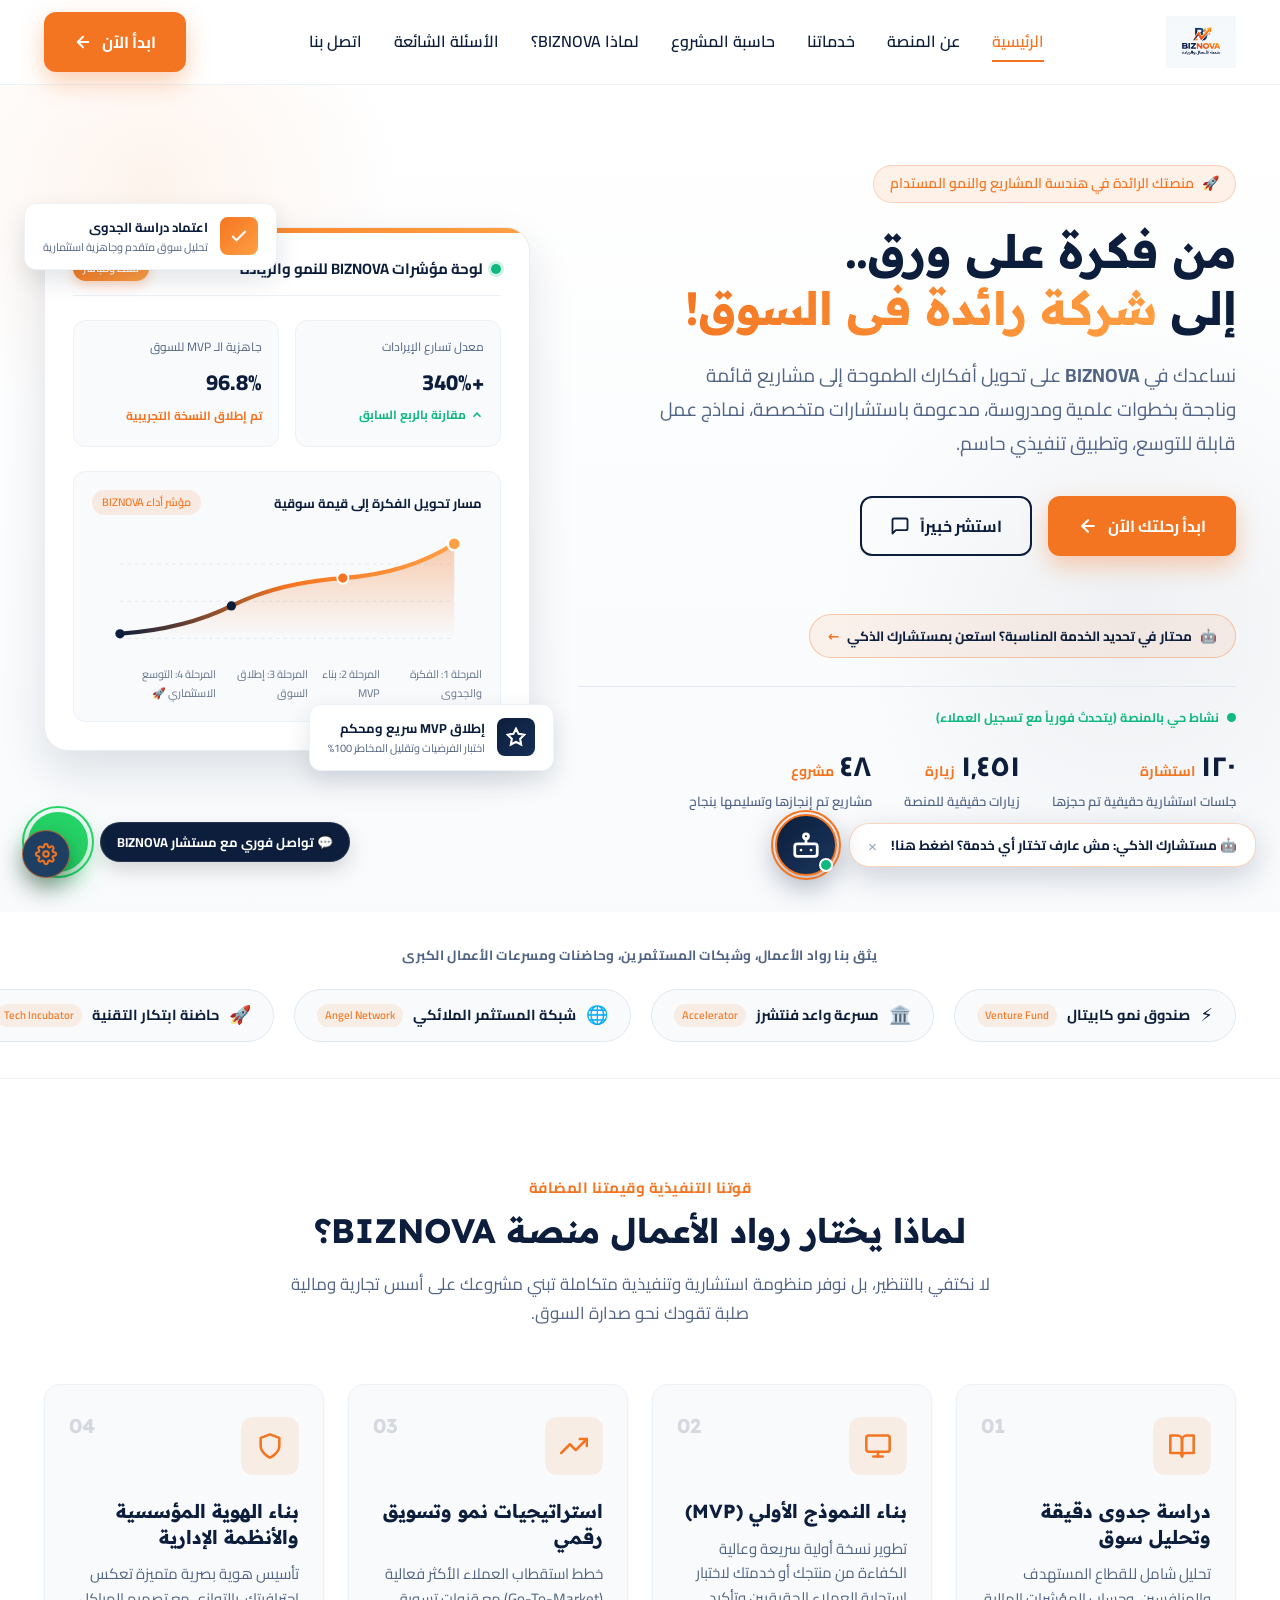
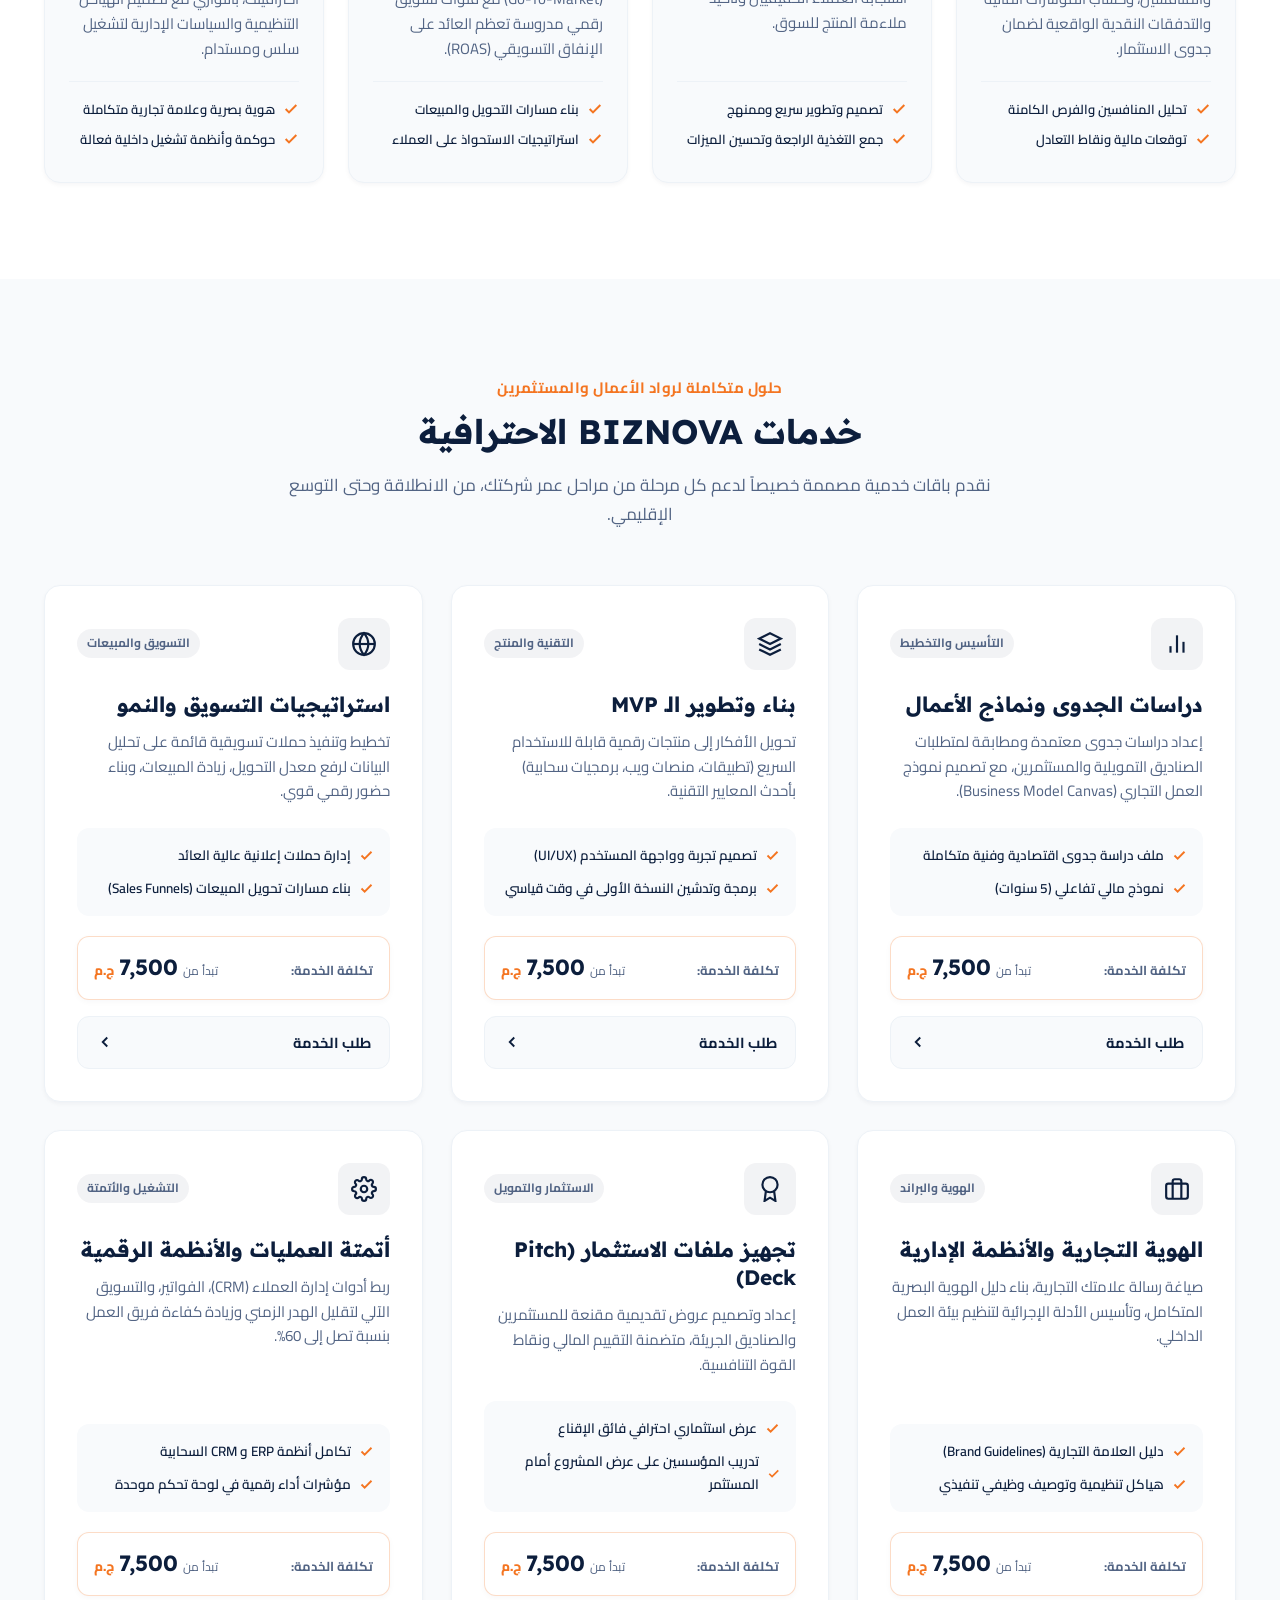
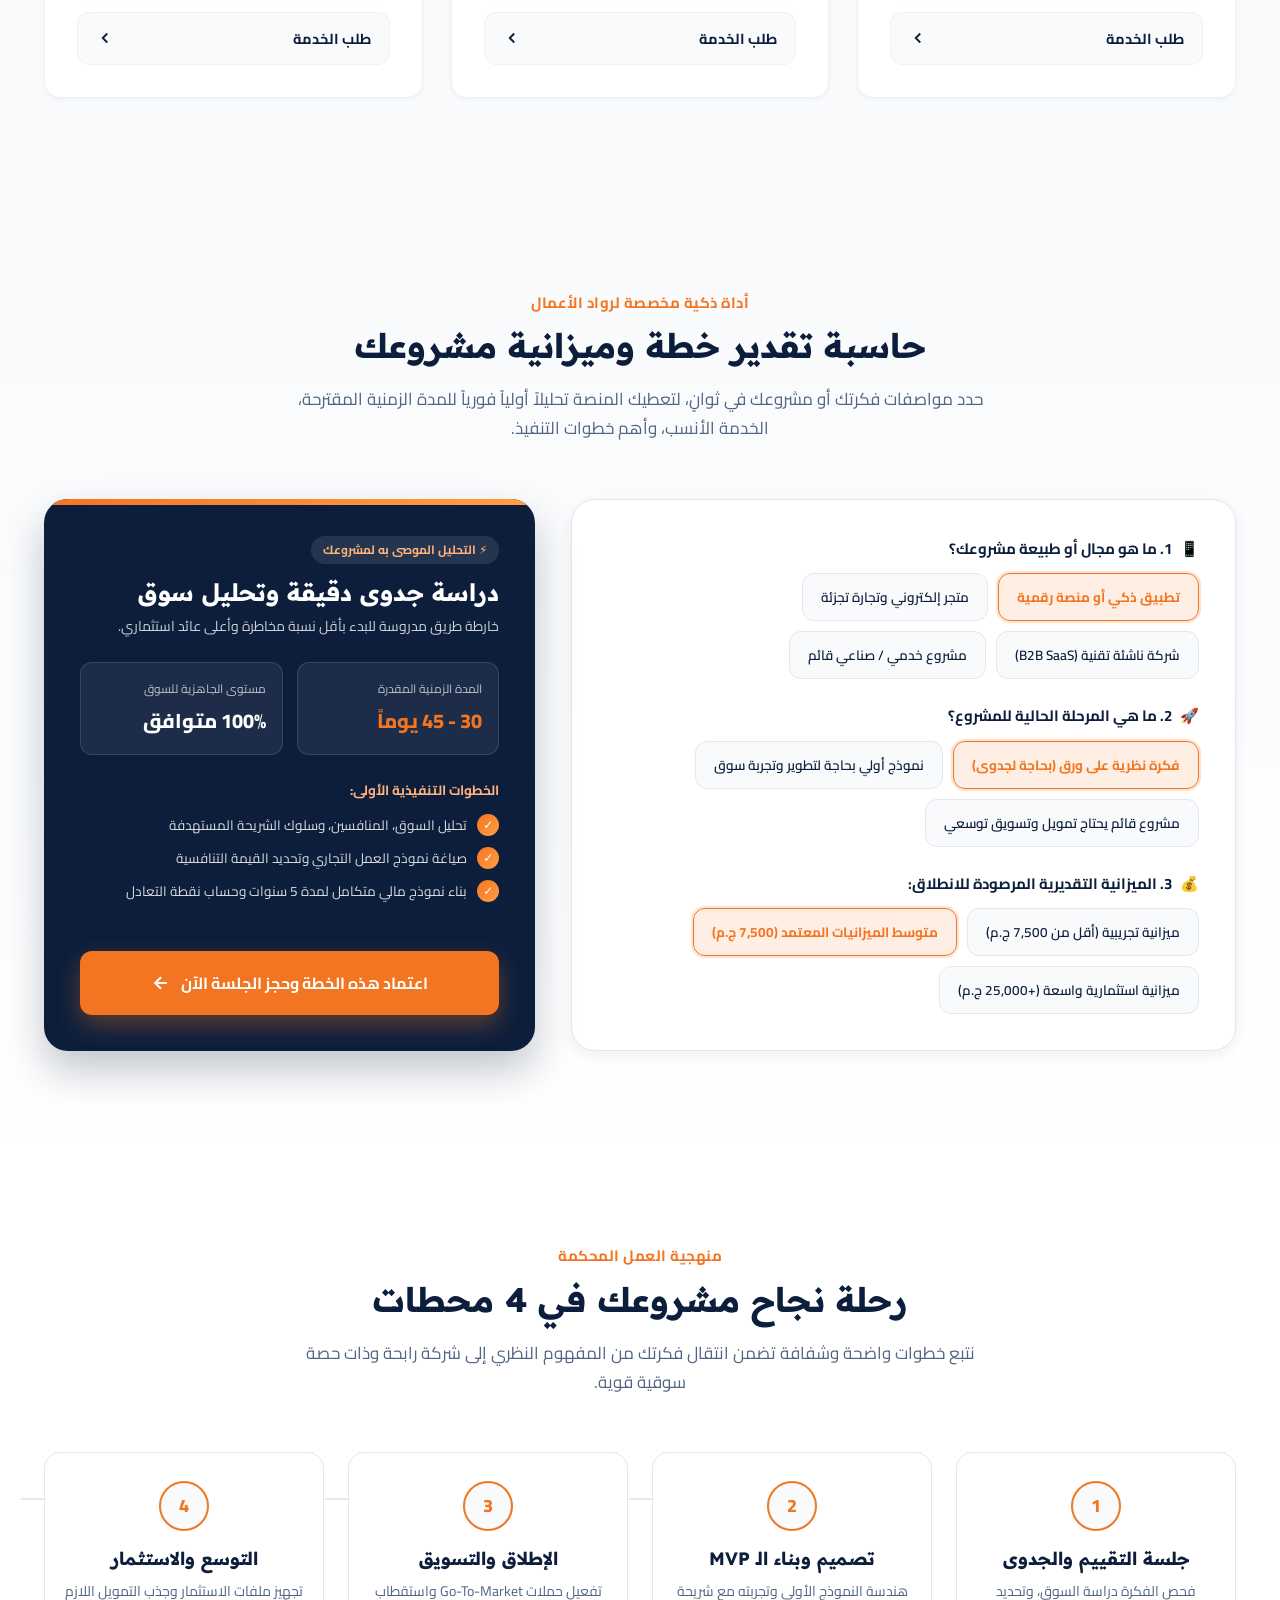
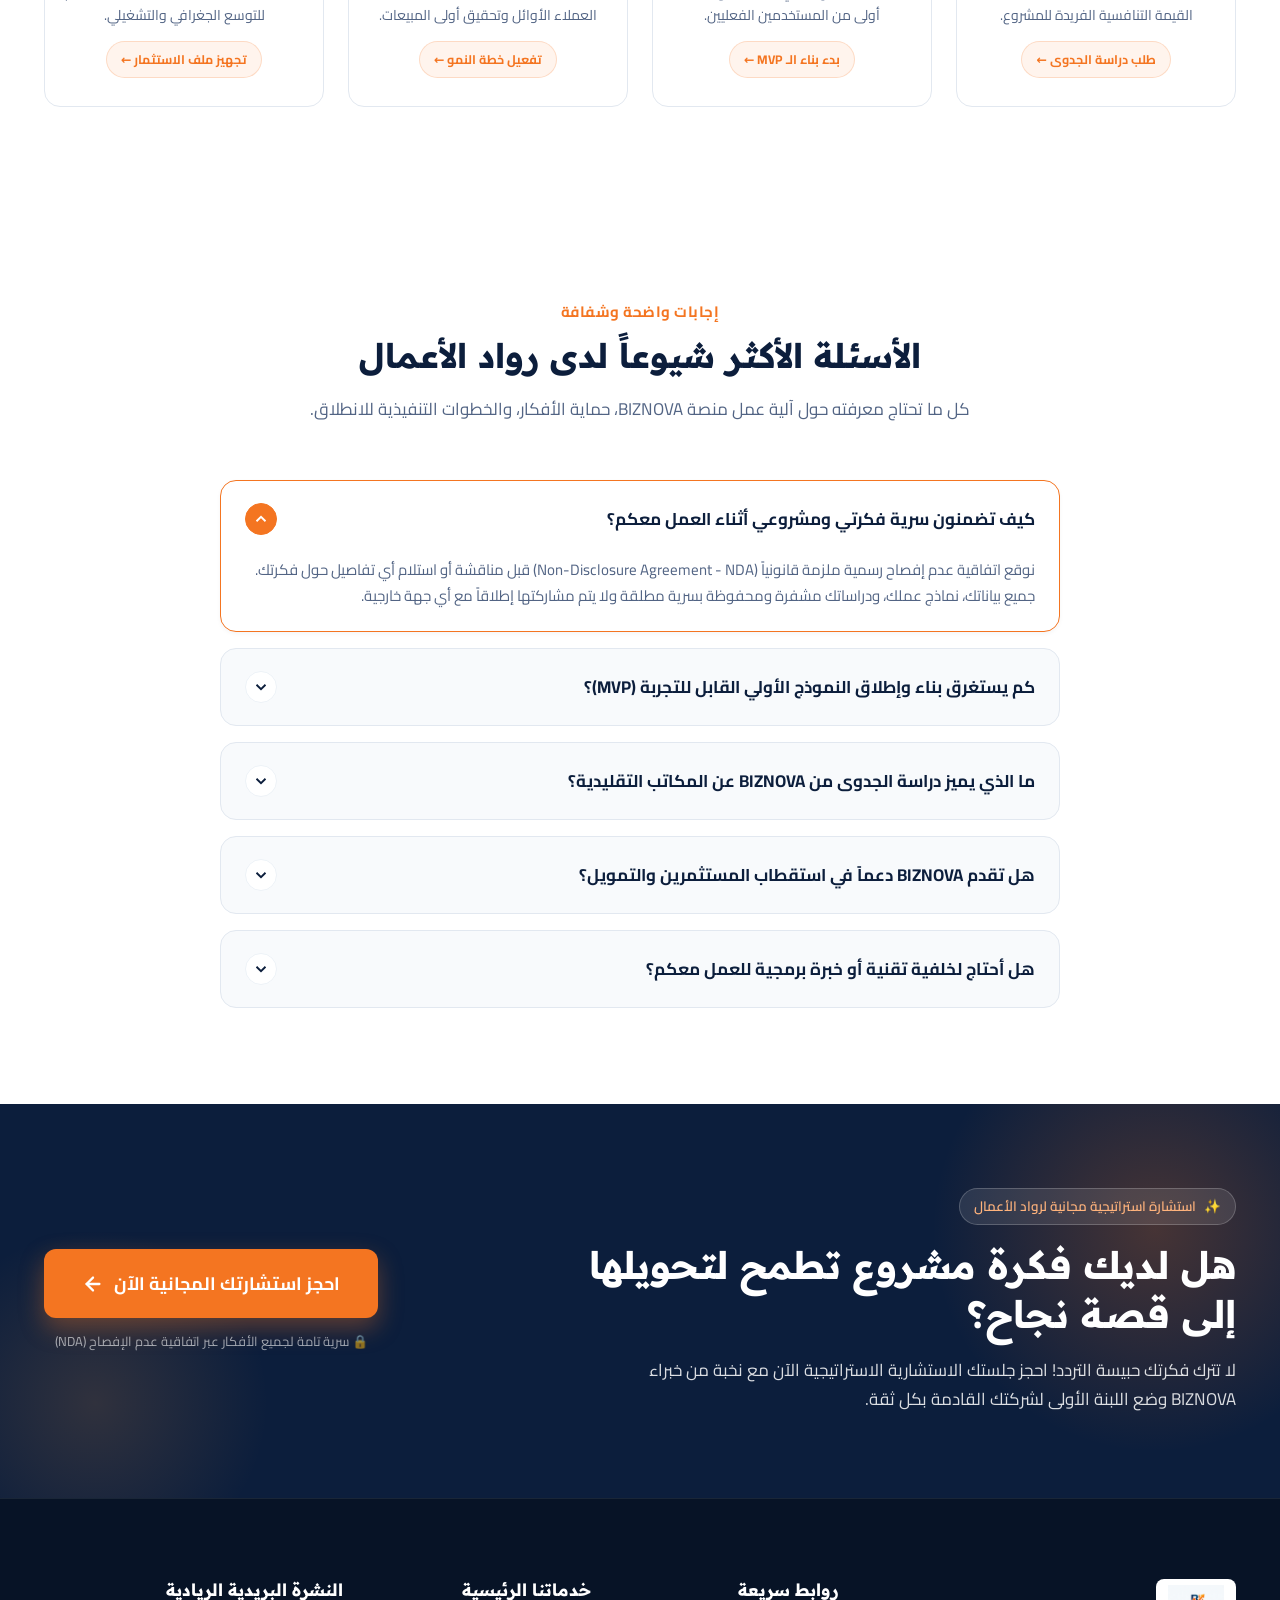
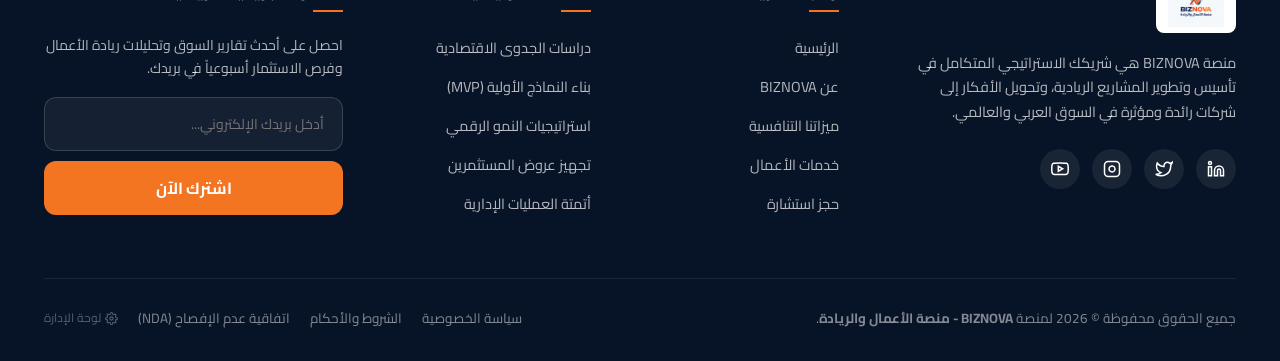
==== commit dafec4e8: "Add files via upload" ====
--- a/index.html
+++ b/index.html
@@ -120,7 +120,7 @@
           <div class="hero-trust-bar">
             <div class="trust-item">
               <div class="trust-number">
-                <span id="statConsultations">0</span>
+                <span id="statConsultations">120</span>
                 <span class="unit-text">استشارة</span>
               </div>
               <div class="trust-label">جلسات استشارية حقيقية تم حجزها</div>
@@ -128,7 +128,7 @@
 
             <div class="trust-item">
               <div class="trust-number">
-                <span id="statVisitors">0</span>
+                <span id="statVisitors">1,450</span>
                 <span class="unit-text">زيارة</span>
               </div>
               <div class="trust-label">زيارات حقيقية للمنصة</div>
@@ -136,7 +136,7 @@
 
             <div class="trust-item">
               <div class="trust-number">
-                <span id="statActiveProjects">0</span>
+                <span id="statActiveProjects">48</span>
                 <span class="unit-text">مشروع</span>
               </div>
               <div class="trust-label">مشاريع تم إنجازها وتسليمها بنجاح</div>
@@ -1074,6 +1074,10 @@
           <a href="#legalModal" data-legal="privacy">سياسة الخصوصية</a>
           <a href="#legalModal" data-legal="terms">الشروط والأحكام</a>
           <a href="#legalModal" data-legal="nda">اتفاقية عدم الإفصاح (NDA)</a>
+          <a href="#adminDashboard" id="openAdminDashboardBtn" style="color: #64748B; font-size: 12px; display: inline-flex; align-items: center; gap: 4px; opacity: 0.8; transition: 0.2s;" title="لوحة تحكم إدارة BIZNOVA">
+            <svg width="13" height="13" viewBox="0 0 24 24" fill="none" stroke="currentColor" stroke-width="2"><circle cx="12" cy="12" r="3"></circle><path d="M19.4 15a1.65 1.65 0 0 0 .33 1.82l.06.06a2 2 0 0 1 0 2.83 2 2 0 0 1-2.83 0l-.06-.06a1.65 1.65 0 0 0-1.82-.33 1.65 1.65 0 0 0-1 1.51V21a2 2 0 0 1-2 2 2 2 0 0 1-2-2v-.09A1.65 1.65 0 0 0 9 19.4a1.65 1.65 0 0 0-1.82.33l-.06.06a2 2 0 0 1-2.83 0 2 2 0 0 1 0-2.83l.06-.06a1.65 1.65 0 0 0 .33-1.82 1.65 1.65 0 0 0-1.51-1H3a2 2 0 0 1-2-2 2 2 0 0 1 2-2h.09A1.65 1.65 0 0 0 4.6 9a1.65 1.65 0 0 0-.33-1.82l-.06-.06a2 2 0 0 1 0-2.83 2 2 0 0 1 2.83 0l.06.06a1.65 1.65 0 0 0 1.82.33H9a1.65 1.65 0 0 0 1-1.51V3a2 2 0 0 1 2-2 2 2 0 0 1 2 2v.09a1.65 1.65 0 0 0 1 1.51 1.65 1.65 0 0 0 1.82-.33l.06-.06a2 2 0 0 1 2.83 0 2 2 0 0 1 0 2.83l-.06.06a1.65 1.65 0 0 0-.33 1.82V9a1.65 1.65 0 0 0 1.51 1H21a2 2 0 0 1 2 2 2 2 0 0 1-2 2h-.09a1.65 1.65 0 0 0-1.51 1z"></path></svg>
+            لوحة الإدارة
+          </a>
         </div>
       </div>
 
@@ -1652,6 +1656,317 @@
     </form>
   </div>
 
+  <!-- ==========================================
+       ADMIN CONTROL DASHBOARD (FULL PAGE CONTROLLER)
+       ========================================== -->
+  <!-- Floating Quick Admin Toggle -->
+  <button id="btnFloatingAdmin" class="admin-floating-btn" title="لوحة تحكم إدارة BIZNOVA (PIN: 2026)" aria-label="لوحة الإدارة">
+    <svg width="22" height="22" viewBox="0 0 24 24" fill="none" stroke="currentColor" stroke-width="2.2" stroke-linecap="round" stroke-linejoin="round">
+      <circle cx="12" cy="12" r="3"></circle>
+      <path d="M19.4 15a1.65 1.65 0 0 0 .33 1.82l.06.06a2 2 0 0 1 0 2.83 2 2 0 0 1-2.83 0l-.06-.06a1.65 1.65 0 0 0-1.82-.33 1.65 1.65 0 0 0-1 1.51V21a2 2 0 0 1-2 2 2 2 0 0 1-2-2v-.09A1.65 1.65 0 0 0 9 19.4a1.65 1.65 0 0 0-1.82.33l-.06.06a2 2 0 0 1-2.83 0 2 2 0 0 1 0-2.83l.06-.06a1.65 1.65 0 0 0 .33-1.82 1.65 1.65 0 0 0-1.51-1H3a2 2 0 0 1-2-2 2 2 0 0 1 2-2h.09A1.65 1.65 0 0 0 4.6 9a1.65 1.65 0 0 0-.33-1.82l-.06-.06a2 2 0 0 1 0-2.83 2 2 0 0 1 2.83 0l.06.06a1.65 1.65 0 0 0 1.82.33H9a1.65 1.65 0 0 0 1-1.51V3a2 2 0 0 1 2-2 2 2 0 0 1 2 2v.09a1.65 1.65 0 0 0 1 1.51 1.65 1.65 0 0 0 1.82-.33l.06-.06a2 2 0 0 1 2.83 0 2 2 0 0 1 0 2.83l-.06.06a1.65 1.65 0 0 0-.33 1.82V9a1.65 1.65 0 0 0 1.51 1H21a2 2 0 0 1 2 2 2 2 0 0 1-2 2h-.09a1.65 1.65 0 0 0-1.51 1z"></path>
+    </svg>
+  </button>
+
+  <!-- Admin Modal Overlay -->
+  <div id="adminOverlay" class="admin-overlay" role="dialog" aria-modal="true">
+    
+    <!-- Step A: PIN Authentication Box -->
+    <div id="adminPinBox" class="admin-pin-dialog">
+      <div style="width: 56px; height: 56px; border-radius: 14px; background: rgba(244, 117, 33, 0.15); color: #F47521; display: flex; align-items: center; justify-content: center; margin: 0 auto 16px auto;">
+        <svg width="28" height="28" viewBox="0 0 24 24" fill="none" stroke="currentColor" stroke-width="2.2">
+          <rect x="3" y="11" width="18" height="11" rx="2" ry="2"></rect>
+          <path d="M7 11V7a5 5 0 0 1 10 0v4"></path>
+        </svg>
+      </div>
+      <h3 style="margin: 0 0 6px 0; font-size: 20px; font-weight: 800;">لوحة تحكم إدارة BIZNOVA</h3>
+      <p style="margin: 0 0 20px 0; font-size: 13px; color: #94A3B8;">أدخل رمز الأمان (PIN) للتحكم الكامل في المنصة والطلبات</p>
+      
+      <form id="adminPinForm">
+        <div style="margin-bottom: 16px;">
+          <input type="password" id="adminPinInput" class="admin-form-input" placeholder="رمز PIN (الافتراضي: 2026)" style="text-align: center; font-size: 18px; letter-spacing: 4px;" required autofocus>
+        </div>
+        <div id="adminPinError" style="display: none; color: #EF4444; font-size: 12.5px; margin-bottom: 14px; font-weight: 600;">⚠️ رمز PIN غير صحيح، حاول مجدداً</div>
+        <div style="display: flex; gap: 10px;">
+          <button type="submit" class="admin-btn" style="flex: 1; justify-content: center;">دخول لوحة التحكم</button>
+          <button type="button" id="adminPinCancelBtn" class="admin-btn admin-btn-secondary" style="width: auto;">إلغاء</button>
+        </div>
+      </form>
+    </div>
+
+    <!-- Step B: Main Full Dashboard Window -->
+    <div id="adminDashboardBox" class="admin-modal" style="display: none;">
+      
+      <!-- Top Header -->
+      <div class="admin-header">
+        <div class="admin-brand">
+          <div class="admin-brand-icon">
+            <svg width="22" height="22" viewBox="0 0 24 24" fill="none" stroke="currentColor" stroke-width="2.2"><path d="M12 2L2 7l10 5 10-5-10-5z"></path><path d="M2 17l10 5 10-5"></path><path d="M2 12l10 5 10-5"></path></svg>
+          </div>
+          <div>
+            <h2 class="admin-brand-title">BIZNOVA Master Control Dashboard</h2>
+            <div class="admin-brand-sub">لوحة التحكم الشاملة • إدارة الطلبات والأسعار والمحتوى المباشر</div>
+          </div>
+        </div>
+        <div style="display: flex; align-items: center; gap: 12px;">
+          <span style="font-size: 12px; color: #34D399; background: rgba(16, 185, 129, 0.15); border: 1px solid rgba(16, 185, 129, 0.3); padding: 4px 10px; border-radius: 20px; font-weight: 600;">● متصل بالنظام الحي</span>
+          <button type="button" id="adminCloseBtn" class="admin-close-btn" aria-label="إغلاق">×</button>
+        </div>
+      </div>
+
+      <!-- Live KPI Metrics Strip -->
+      <div class="admin-kpis-grid">
+        <div class="admin-kpi-card">
+          <div class="admin-kpi-icon" style="background: rgba(244, 117, 33, 0.2); color: #F47521;">
+            <svg width="22" height="22" viewBox="0 0 24 24" fill="none" stroke="currentColor" stroke-width="2.2"><path d="M14 2H6a2 2 0 0 0-2 2v16a2 2 0 0 0 2 2h12a2 2 0 0 0 2-2V8z"></path><polyline points="14 2 14 8 20 8"></polyline><line x1="16" y1="13" x2="8" y2="13"></line><line x1="16" y1="17" x2="8" y2="17"></line></svg>
+          </div>
+          <div>
+            <div class="admin-kpi-val" id="kpiTotalOrders">0</div>
+            <div class="admin-kpi-label">إجمالي الطلبات المسجلة</div>
+          </div>
+        </div>
+
+        <div class="admin-kpi-card">
+          <div class="admin-kpi-icon" style="background: rgba(245, 158, 11, 0.2); color: #FBBF24;">
+            <svg width="22" height="22" viewBox="0 0 24 24" fill="none" stroke="currentColor" stroke-width="2.2"><circle cx="12" cy="12" r="10"></circle><polyline points="12 6 12 12 16 14"></polyline></svg>
+          </div>
+          <div>
+            <div class="admin-kpi-val" id="kpiPendingOrders" style="color: #FBBF24;">0</div>
+            <div class="admin-kpi-label">طلبات بانتظار الاعتماد</div>
+          </div>
+        </div>
+
+        <div class="admin-kpi-card">
+          <div class="admin-kpi-icon" style="background: rgba(16, 185, 129, 0.2); color: #34D399;">
+            <svg width="22" height="22" viewBox="0 0 24 24" fill="none" stroke="currentColor" stroke-width="2.2"><path d="M12 2v20M17 5H9.5a3.5 3.5 0 0 0 0 7h5a3.5 3.5 0 0 1 0 7H6"></path></svg>
+          </div>
+          <div>
+            <div class="admin-kpi-val" id="kpiTotalRevenue" style="color: #34D399;">0 ج.م</div>
+            <div class="admin-kpi-label">الإيرادات المحصلة والمعتمدة</div>
+          </div>
+        </div>
+
+        <div class="admin-kpi-card">
+          <div class="admin-kpi-icon" style="background: rgba(59, 130, 246, 0.2); color: #60A5FA;">
+            <svg width="22" height="22" viewBox="0 0 24 24" fill="none" stroke="currentColor" stroke-width="2.2"><path d="M1 12s4-8 11-8 11 8 11 8-4 8-11 8-11-8-11-8z"></path><circle cx="12" cy="12" r="3"></circle></svg>
+          </div>
+          <div>
+            <div class="admin-kpi-val" id="kpiVisitorsDisplay">1,450</div>
+            <div class="admin-kpi-label">عداد الزيارات الحالي</div>
+          </div>
+        </div>
+      </div>
+
+      <!-- Navigation Tabs -->
+      <div class="admin-nav-tabs">
+        <button type="button" class="admin-tab-btn active" data-admin-tab="orders">
+          <span>📋</span> جدول الطلبات والحجوزات
+        </button>
+        <button type="button" class="admin-tab-btn" data-admin-tab="stats">
+          <span>📊</span> أرقام وعدادات الموقع
+        </button>
+        <button type="button" class="admin-tab-btn" data-admin-tab="payments">
+          <span>💳</span> الأسعار وطرق الدفع
+        </button>
+        <button type="button" class="admin-tab-btn" data-admin-tab="content">
+          <span>✍️</span> محتوى الهيرو والإعلانات
+        </button>
+        <button type="button" class="admin-tab-btn" data-admin-tab="security">
+          <span>⚙️</span> الأمان والنسخ الاحتياطي
+        </button>
+      </div>
+
+      <!-- Main Body Panels -->
+      <div class="admin-body">
+        
+        <!-- PANEL 1: ORDERS -->
+        <div id="adminTabPane-orders" class="admin-tab-pane active">
+          <div style="display: flex; flex-wrap: wrap; justify-content: space-between; align-items: center; gap: 12px; margin-bottom: 16px;">
+            <div style="display: flex; gap: 8px;">
+              <input type="text" id="adminOrderSearch" class="admin-form-input" placeholder="بحث بالاسم أو الهاتف أو كود العملية..." style="width: 280px; padding: 8px 12px;">
+              <select id="adminOrderFilter" class="admin-form-input" style="width: 140px; padding: 8px 12px;">
+                <option value="all">كل الحالات</option>
+                <option value="pending_verification">قيد المراجعة ⏳</option>
+                <option value="paid">معتمد ومؤكد ✓</option>
+              </select>
+            </div>
+            <div style="display: flex; gap: 8px;">
+              <button type="button" id="btnExportCSV" class="admin-btn admin-btn-secondary" style="padding: 8px 14px; font-size: 13px;">
+                📥 تصدير Excel / CSV
+              </button>
+              <button type="button" id="btnAddManualLead" class="admin-btn" style="padding: 8px 14px; font-size: 13px;">
+                + حجز تليفوني يدوي
+              </button>
+            </div>
+          </div>
+
+          <div class="admin-table-wrapper">
+            <table class="admin-table">
+              <thead>
+                <tr>
+                  <th>#</th>
+                  <th>العميل</th>
+                  <th>الهاتف / واتساب</th>
+                  <th>الخدمة المطلوبة</th>
+                  <th>المبلغ والطريقة</th>
+                  <th>كود المعاملة</th>
+                  <th>الحالة</th>
+                  <th>التاريخ</th>
+                  <th style="text-align: center;">إجراءات</th>
+                </tr>
+              </thead>
+              <tbody id="adminOrdersTableBody">
+                <!-- Dynamically populated -->
+              </tbody>
+            </table>
+          </div>
+          <div id="adminOrdersEmptyState" style="text-align: center; padding: 40px 20px; color: #94A3B8; display: none;">
+            لا توجد طلبات مسجلة حتى الآن. أي حجز جديد من العملاء سيظهر هنا فوراً.
+          </div>
+        </div>
+
+        <!-- PANEL 2: LIVE STATS -->
+        <div id="adminTabPane-stats" class="admin-tab-pane">
+          <div style="max-width: 650px;">
+            <h3 style="font-size: 17px; margin: 0 0 8px 0; color: #FFF;">تحكم مباشر في إحصائيات الصفحة الرئيسية</h3>
+            <p style="font-size: 13px; color: #94A3B8; margin-bottom: 20px;">يمكنك تعديل أي رقم ليظهر للزوار على الفور في قسم الإحصائيات (Social Proof):</p>
+            
+            <form id="adminStatsForm">
+              <div class="admin-form-group">
+                <label class="admin-form-label" for="adminStatVisitors">عداد الزيارات الحقيقية للمنصة</label>
+                <input type="number" id="adminStatVisitors" class="admin-form-input" min="0" required>
+              </div>
+
+              <div class="admin-form-group">
+                <label class="admin-form-label" for="adminStatConsultations">عداد الجلسات الاستشارية المكتملة</label>
+                <input type="number" id="adminStatConsultations" class="admin-form-input" min="0" required>
+              </div>
+
+              <div class="admin-form-group">
+                <label class="admin-form-label" for="adminStatProjects">عداد المشاريع المنجزة والمسلمة</label>
+                <input type="number" id="adminStatProjects" class="admin-form-input" min="0" required>
+              </div>
+
+              <button type="submit" class="admin-btn admin-btn-success" style="margin-top: 10px;">
+                ✓ تطبيق وتحديث الأرقام على الموقع الآن
+              </button>
+            </form>
+          </div>
+        </div>
+
+        <!-- PANEL 3: PAYMENTS & PRICING -->
+        <div id="adminTabPane-payments" class="admin-tab-pane">
+          <div style="max-width: 650px;">
+            <h3 style="font-size: 17px; margin: 0 0 8px 0; color: #FFF;">بيانات الدفع والأسعار المعروضة للعملاء</h3>
+            <p style="font-size: 13px; color: #94A3B8; margin-bottom: 20px;">أي تغيير هنا يتم تحديثه فوراً في صفحة الدفع والشات وجميع الأزرار:</p>
+
+            <form id="adminPaymentsForm">
+              <div class="admin-form-group">
+                <label class="admin-form-label" for="adminConfigPrice">السعر الموحد للخدمات الأساسية (ج.م)</label>
+                <input type="number" id="adminConfigPrice" class="admin-form-input" required>
+              </div>
+
+              <div class="admin-form-group">
+                <label class="admin-form-label" for="adminConfigVodafone">رقم محفظة فودافون كاش (Vodafone Cash)</label>
+                <input type="text" id="adminConfigVodafone" class="admin-form-input" dir="ltr" style="text-align: right;" required>
+              </div>
+
+              <div class="admin-form-group">
+                <label class="admin-form-label" for="adminConfigInstapayPhone">رقم هاتف إنستا باي (InstaPay Mobile)</label>
+                <input type="text" id="adminConfigInstapayPhone" class="admin-form-input" dir="ltr" style="text-align: right;" required>
+              </div>
+
+              <div class="admin-form-group">
+                <label class="admin-form-label" for="adminConfigInstapayUser">اسم حساب / يوزر إنستا باي (InstaPay Address)</label>
+                <input type="text" id="adminConfigInstapayUser" class="admin-form-input" dir="ltr" style="text-align: right;" required>
+              </div>
+
+              <div class="admin-form-group">
+                <label class="admin-form-label" for="adminConfigPaymob">رابط بوابة دفع Paymob المباشر</label>
+                <input type="url" id="adminConfigPaymob" class="admin-form-input" dir="ltr" style="text-align: right;" required>
+              </div>
+
+              <div class="admin-form-group">
+                <label class="admin-form-label" for="adminConfigWhatsapp">رقم واتساب الإدارة المباشر (بالكود الدولي)</label>
+                <input type="text" id="adminConfigWhatsapp" class="admin-form-input" dir="ltr" style="text-align: right;" placeholder="201091106722" required>
+              </div>
+
+              <button type="submit" class="admin-btn admin-btn-success" style="margin-top: 10px;">
+                ✓ حفظ وتحديث بيانات الدفع في المنصة
+              </button>
+            </form>
+          </div>
+        </div>
+
+        <!-- PANEL 4: CONTENT & ANNOUNCEMENTS -->
+        <div id="adminTabPane-content" class="admin-tab-pane">
+          <div style="max-width: 650px;">
+            <h3 style="font-size: 17px; margin: 0 0 8px 0; color: #FFF;">التحكم في نصوص الصفحة وإعلانات المنصة</h3>
+            <p style="font-size: 13px; color: #94A3B8; margin-bottom: 20px;">يمكنك تعديل نصوص الهيرو وتفعيل شريط إعلاني علوي يظهر لجميع الزوار:</p>
+
+            <form id="adminContentForm">
+              <div class="admin-form-group">
+                <label class="admin-form-label" for="adminHeroTitle">العنوان الرئيسي للـ Hero</label>
+                <input type="text" id="adminHeroTitle" class="admin-form-input" required>
+              </div>
+
+              <div class="admin-form-group">
+                <label class="admin-form-label" for="adminHeroDesc">الوصف الترويجي في مقدمة الصفحة</label>
+                <textarea id="adminHeroDesc" class="admin-form-input" rows="3" required></textarea>
+              </div>
+
+              <div class="admin-form-group" style="background: rgba(255,255,255,0.04); padding: 14px; border-radius: 10px; border: 1px solid rgba(255,255,255,0.08);">
+                <label style="display: flex; align-items: center; gap: 10px; cursor: pointer; font-size: 14px; font-weight: 700; color: #FFF; margin-bottom: 10px;">
+                  <input type="checkbox" id="adminAnnouncementToggle" style="width: 18px; height: 18px; accent-color: #F47521;">
+                  تفعيل شريط الإعلان الترويجي في أعلى الموقع
+                </label>
+                <div id="adminAnnouncementFields" style="display: none;">
+                  <label class="admin-form-label" for="adminAnnouncementText">نص الإعلان</label>
+                  <input type="text" id="adminAnnouncementText" class="admin-form-input" placeholder="مثال: 🔥 خصم حصري لفترة محدودة على دراسات الجدوى وبناء MVP">
+                </div>
+              </div>
+
+              <button type="submit" class="admin-btn admin-btn-success" style="margin-top: 10px;">
+                ✓ حفظ وتطبيق النصوص على الموقع
+              </button>
+            </form>
+          </div>
+        </div>
+
+        <!-- PANEL 5: SECURITY & BACKUP -->
+        <div id="adminTabPane-security" class="admin-tab-pane">
+          <div style="max-width: 650px;">
+            <h3 style="font-size: 17px; margin: 0 0 8px 0; color: #FFF;">أمان لوحة التحكم والنسخ الاحتياطي</h3>
+            
+            <form id="adminPinChangeForm" style="margin-bottom: 30px; background: rgba(255,255,255,0.04); padding: 18px; border-radius: 12px; border: 1px solid rgba(255,255,255,0.08);">
+              <h4 style="margin: 0 0 12px 0; font-size: 15px; color: #F47521;">تغيير رمز PIN السري</h4>
+              <div class="admin-form-group">
+                <label class="admin-form-label" for="adminNewPin">رمز PIN الجديد (أرقام فقط)</label>
+                <input type="password" id="adminNewPin" class="admin-form-input" placeholder="مثال: 5544" minlength="4" required>
+              </div>
+              <button type="submit" class="admin-btn" style="padding: 8px 16px;">حفظ الـ PIN الجديد</button>
+            </form>
+
+            <div style="background: rgba(255,255,255,0.04); padding: 18px; border-radius: 12px; border: 1px solid rgba(255,255,255,0.08); margin-bottom: 20px;">
+              <h4 style="margin: 0 0 10px 0; font-size: 15px; color: #FFF;">النسخ الاحتياطي واستعادة البيانات</h4>
+              <p style="font-size: 13px; color: #94A3B8; margin-bottom: 14px;">تنزيل ملف كامل بكل الطلبات والإعدادات والأرقام لحفظها عندك أو نقلها:</p>
+              <div style="display: flex; gap: 10px;">
+                <button type="button" id="btnExportBackup" class="admin-btn admin-btn-secondary">
+                  💾 تنزيل نسخة احتياطية (JSON)
+                </button>
+                <button type="button" id="btnLogoutAdmin" class="admin-btn admin-btn-danger">
+                  🔒 قفل وتسجيل الخروج
+                </button>
+              </div>
+            </div>
+          </div>
+        </div>
+
+      </div>
+
+    </div>
+
+  </div>
+
   <!-- Scripts -->
   <script src="assets/js/main.js?v=20261114_paymob_z3ngE"></script>
 </body>
--- a/assets/css/style.css
+++ b/assets/css/style.css
@@ -3288,3 +3288,335 @@
     height: calc(100vh - 100px);
   }
 }
+
+/* ==========================================
+   BIZNOVA ENTERPRISE ADMIN DASHBOARD
+   Full Page & Business Operations Controller
+   ========================================== */
+.admin-overlay {
+  display: none;
+  position: fixed;
+  top: 0;
+  left: 0;
+  width: 100%;
+  height: 100%;
+  background: rgba(11, 25, 44, 0.88);
+  backdrop-filter: blur(10px);
+  -webkit-backdrop-filter: blur(10px);
+  z-index: 999999;
+  align-items: center;
+  justify-content: center;
+  padding: 16px;
+  overflow-y: auto;
+}
+.admin-overlay.active {
+  display: flex;
+  animation: adminFadeIn 0.25s ease-out;
+}
+@keyframes adminFadeIn {
+  from { opacity: 0; transform: scale(0.98); }
+  to { opacity: 1; transform: scale(1); }
+}
+.admin-modal {
+  background: #0B192C;
+  color: #F8FAFC;
+  width: 100%;
+  max-width: 1150px;
+  max-height: 92vh;
+  border-radius: 18px;
+  border: 1px solid rgba(255, 255, 255, 0.12);
+  box-shadow: 0 30px 70px rgba(0, 0, 0, 0.7), 0 0 40px rgba(244, 117, 33, 0.15);
+  display: flex;
+  flex-direction: column;
+  overflow: hidden;
+  direction: rtl;
+  font-family: 'Cairo', 'Readex Pro', sans-serif;
+}
+.admin-header {
+  background: linear-gradient(135deg, #1E3E62 0%, #0B192C 100%);
+  padding: 18px 24px;
+  display: flex;
+  align-items: center;
+  justify-content: space-between;
+  border-bottom: 1px solid rgba(255, 255, 255, 0.1);
+}
+.admin-brand {
+  display: flex;
+  align-items: center;
+  gap: 12px;
+}
+.admin-brand-icon {
+  width: 40px;
+  height: 40px;
+  border-radius: 10px;
+  background: linear-gradient(135deg, #F47521, #FF9F43);
+  display: flex;
+  align-items: center;
+  justify-content: center;
+  color: #FFF;
+}
+.admin-brand-title {
+  font-size: 19px;
+  font-weight: 800;
+  color: #FFF;
+  margin: 0;
+}
+.admin-brand-sub {
+  font-size: 12px;
+  color: #94A3B8;
+}
+.admin-close-btn {
+  background: rgba(255, 255, 255, 0.08);
+  border: 1px solid rgba(255, 255, 255, 0.15);
+  color: #CBD5E1;
+  width: 36px;
+  height: 36px;
+  border-radius: 50%;
+  display: flex;
+  align-items: center;
+  justify-content: center;
+  font-size: 20px;
+  cursor: pointer;
+  transition: all 0.2s;
+}
+.admin-close-btn:hover {
+  background: rgba(239, 68, 68, 0.2);
+  color: #EF4444;
+  border-color: #EF4444;
+}
+.admin-kpis-grid {
+  display: grid;
+  grid-template-columns: repeat(auto-fit, minmax(210px, 1fr));
+  gap: 14px;
+  padding: 18px 24px;
+  background: rgba(15, 23, 42, 0.6);
+  border-bottom: 1px solid rgba(255, 255, 255, 0.08);
+}
+.admin-kpi-card {
+  background: rgba(30, 62, 98, 0.35);
+  border: 1px solid rgba(255, 255, 255, 0.08);
+  border-radius: 12px;
+  padding: 14px 18px;
+  display: flex;
+  align-items: center;
+  gap: 14px;
+}
+.admin-kpi-icon {
+  width: 44px;
+  height: 44px;
+  border-radius: 10px;
+  display: flex;
+  align-items: center;
+  justify-content: center;
+  flex-shrink: 0;
+}
+.admin-kpi-val {
+  font-size: 22px;
+  font-weight: 800;
+  color: #FFF;
+  line-height: 1.2;
+}
+.admin-kpi-label {
+  font-size: 12px;
+  color: #94A3B8;
+  margin-top: 2px;
+}
+.admin-nav-tabs {
+  display: flex;
+  gap: 6px;
+  padding: 10px 24px;
+  background: #081220;
+  border-bottom: 1px solid rgba(255, 255, 255, 0.08);
+  overflow-x: auto;
+}
+.admin-tab-btn {
+  background: none;
+  border: none;
+  color: #94A3B8;
+  font-family: inherit;
+  font-size: 13.5px;
+  font-weight: 600;
+  padding: 10px 16px;
+  border-radius: 8px;
+  cursor: pointer;
+  display: flex;
+  align-items: center;
+  gap: 8px;
+  white-space: nowrap;
+  transition: all 0.2s;
+}
+.admin-tab-btn:hover {
+  color: #FFF;
+  background: rgba(255, 255, 255, 0.05);
+}
+.admin-tab-btn.active {
+  color: #FFF;
+  background: #F47521;
+}
+.admin-body {
+  padding: 24px;
+  overflow-y: auto;
+  flex: 1;
+}
+.admin-tab-pane {
+  display: none;
+}
+.admin-tab-pane.active {
+  display: block;
+}
+/* Table Styles */
+.admin-table-wrapper {
+  overflow-x: auto;
+  border: 1px solid rgba(255, 255, 255, 0.1);
+  border-radius: 12px;
+  background: rgba(15, 23, 42, 0.4);
+}
+.admin-table {
+  width: 100%;
+  border-collapse: collapse;
+  text-align: right;
+  font-size: 13.5px;
+}
+.admin-table th {
+  background: rgba(30, 62, 98, 0.6);
+  color: #CBD5E1;
+  padding: 12px 14px;
+  font-weight: 700;
+  border-bottom: 1px solid rgba(255, 255, 255, 0.1);
+  white-space: nowrap;
+}
+.admin-table td {
+  padding: 12px 14px;
+  border-bottom: 1px solid rgba(255, 255, 255, 0.06);
+  color: #E2E8F0;
+  vertical-align: middle;
+}
+.admin-table tr:hover td {
+  background: rgba(255, 255, 255, 0.03);
+}
+.admin-badge-pending {
+  background: rgba(245, 158, 11, 0.15);
+  color: #FBBF24;
+  border: 1px solid rgba(245, 158, 11, 0.3);
+  padding: 3px 8px;
+  border-radius: 6px;
+  font-size: 11.5px;
+  font-weight: 600;
+}
+.admin-badge-paid {
+  background: rgba(16, 185, 129, 0.15);
+  color: #34D399;
+  border: 1px solid rgba(16, 185, 129, 0.3);
+  padding: 3px 8px;
+  border-radius: 6px;
+  font-size: 11.5px;
+  font-weight: 600;
+}
+/* Form Controls */
+.admin-form-group {
+  margin-bottom: 16px;
+}
+.admin-form-label {
+  display: block;
+  font-size: 13px;
+  font-weight: 700;
+  color: #CBD5E1;
+  margin-bottom: 6px;
+}
+.admin-form-input {
+  width: 100%;
+  background: rgba(15, 23, 42, 0.8);
+  border: 1px solid rgba(255, 255, 255, 0.15);
+  color: #FFF;
+  font-family: inherit;
+  font-size: 14px;
+  padding: 10px 14px;
+  border-radius: 8px;
+  transition: border-color 0.2s;
+  box-sizing: border-box;
+}
+.admin-form-input:focus {
+  outline: none;
+  border-color: #F47521;
+  box-shadow: 0 0 0 3px rgba(244, 117, 33, 0.2);
+}
+.admin-btn {
+  background: #F47521;
+  color: #FFF;
+  border: none;
+  padding: 10px 18px;
+  border-radius: 8px;
+  font-family: inherit;
+  font-size: 13.5px;
+  font-weight: 700;
+  cursor: pointer;
+  display: inline-flex;
+  align-items: center;
+  gap: 8px;
+  transition: all 0.2s;
+}
+.admin-btn:hover {
+  background: #FF9F43;
+  transform: translateY(-1px);
+}
+.admin-btn-secondary {
+  background: rgba(255, 255, 255, 0.1);
+  color: #E2E8F0;
+  border: 1px solid rgba(255, 255, 255, 0.15);
+}
+.admin-btn-secondary:hover {
+  background: rgba(255, 255, 255, 0.15);
+  color: #FFF;
+}
+.admin-btn-success {
+  background: #10B981;
+}
+.admin-btn-success:hover {
+  background: #059669;
+}
+.admin-btn-danger {
+  background: rgba(239, 68, 68, 0.15);
+  color: #F87171;
+  border: 1px solid rgba(239, 68, 68, 0.3);
+}
+.admin-btn-danger:hover {
+  background: #EF4444;
+  color: #FFF;
+}
+/* Lock/PIN Modal */
+.admin-pin-dialog {
+  background: #0B192C;
+  border: 1px solid rgba(255, 255, 255, 0.15);
+  border-radius: 16px;
+  padding: 30px;
+  width: 100%;
+  max-width: 420px;
+  text-align: center;
+  color: #FFF;
+  box-shadow: 0 25px 60px rgba(0, 0, 0, 0.8);
+  direction: rtl;
+}
+.admin-floating-btn {
+  position: fixed;
+  bottom: 22px;
+  left: 22px;
+  width: 48px;
+  height: 48px;
+  border-radius: 50%;
+  background: #1E3E62;
+  border: 1.5px solid rgba(244, 117, 33, 0.6);
+  color: #F47521;
+  display: flex;
+  align-items: center;
+  justify-content: center;
+  box-shadow: 0 10px 25px rgba(0, 0, 0, 0.4);
+  cursor: pointer;
+  z-index: 99999;
+  transition: all 0.3s cubic-bezier(0.4, 0, 0.2, 1);
+}
+.admin-floating-btn:hover {
+  background: #F47521;
+  color: #FFF;
+  transform: scale(1.1) rotate(45deg);
+  box-shadow: 0 12px 30px rgba(244, 117, 33, 0.4);
+}
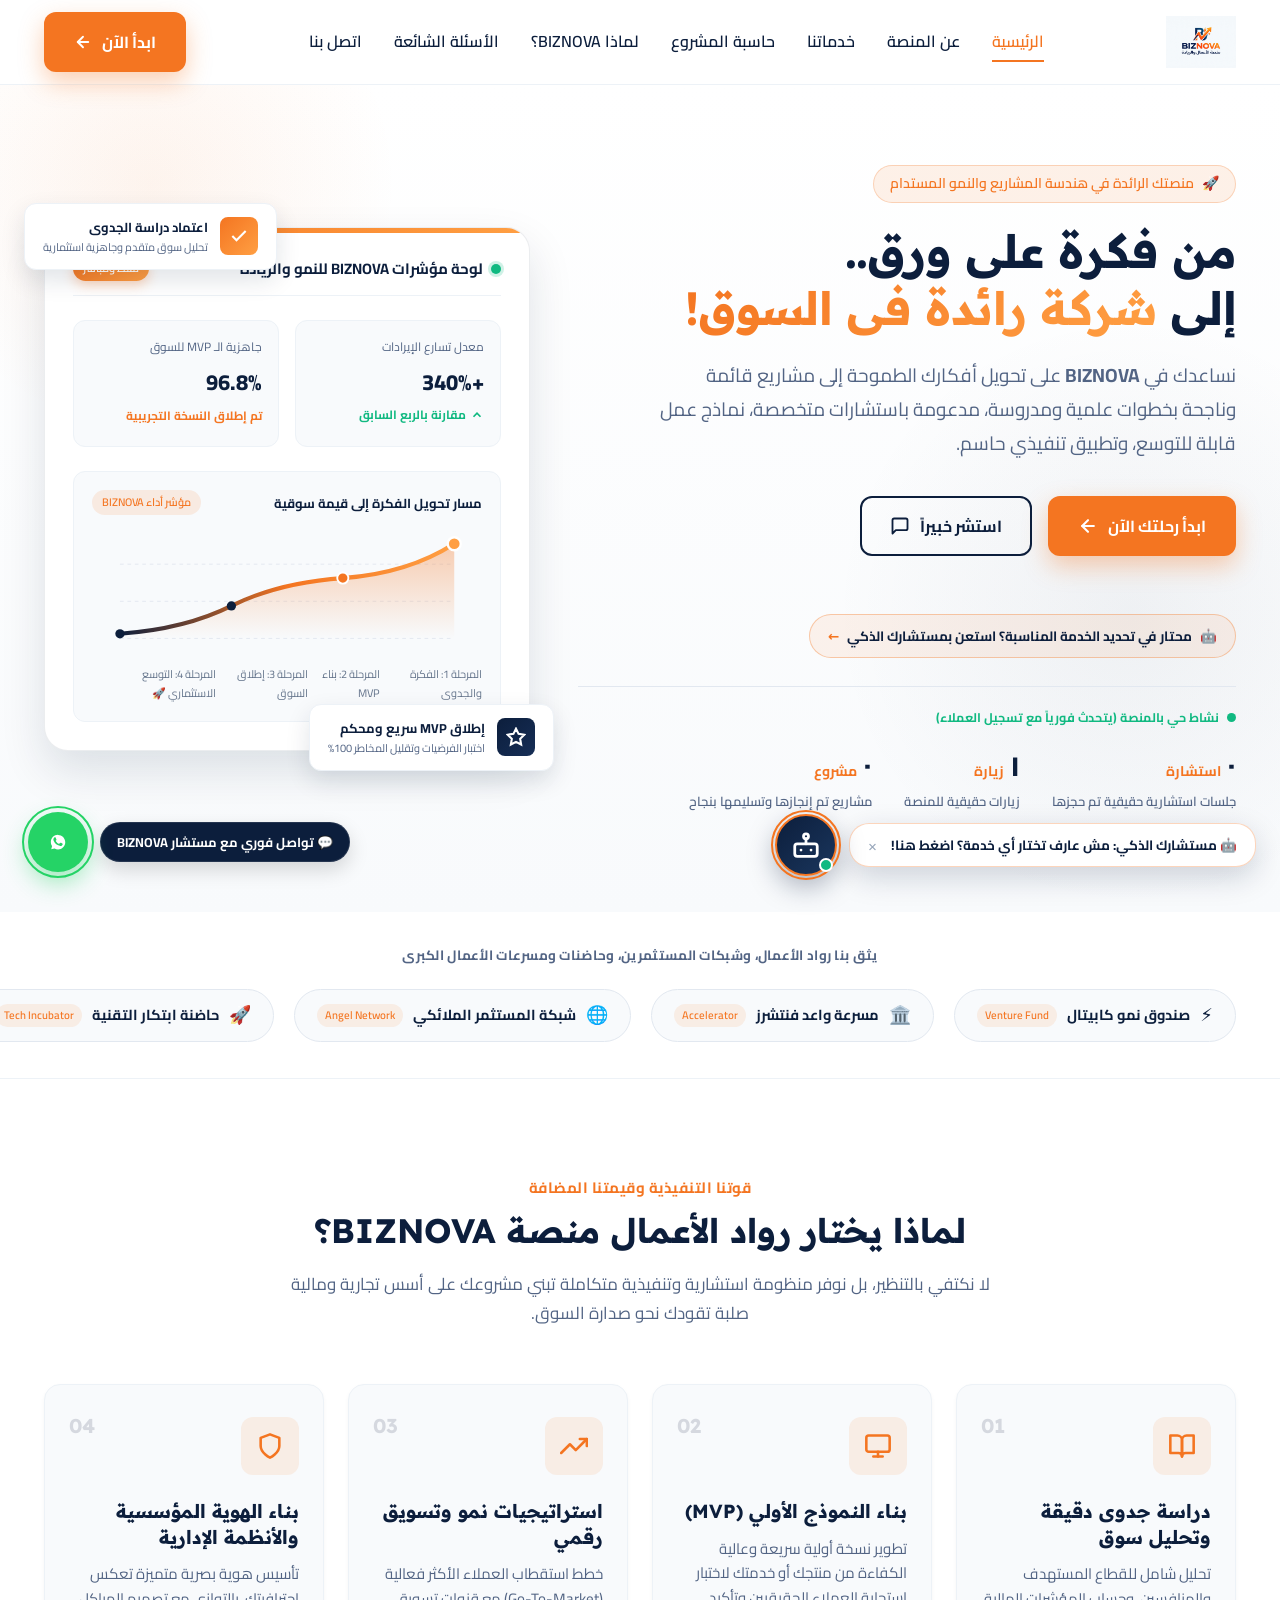
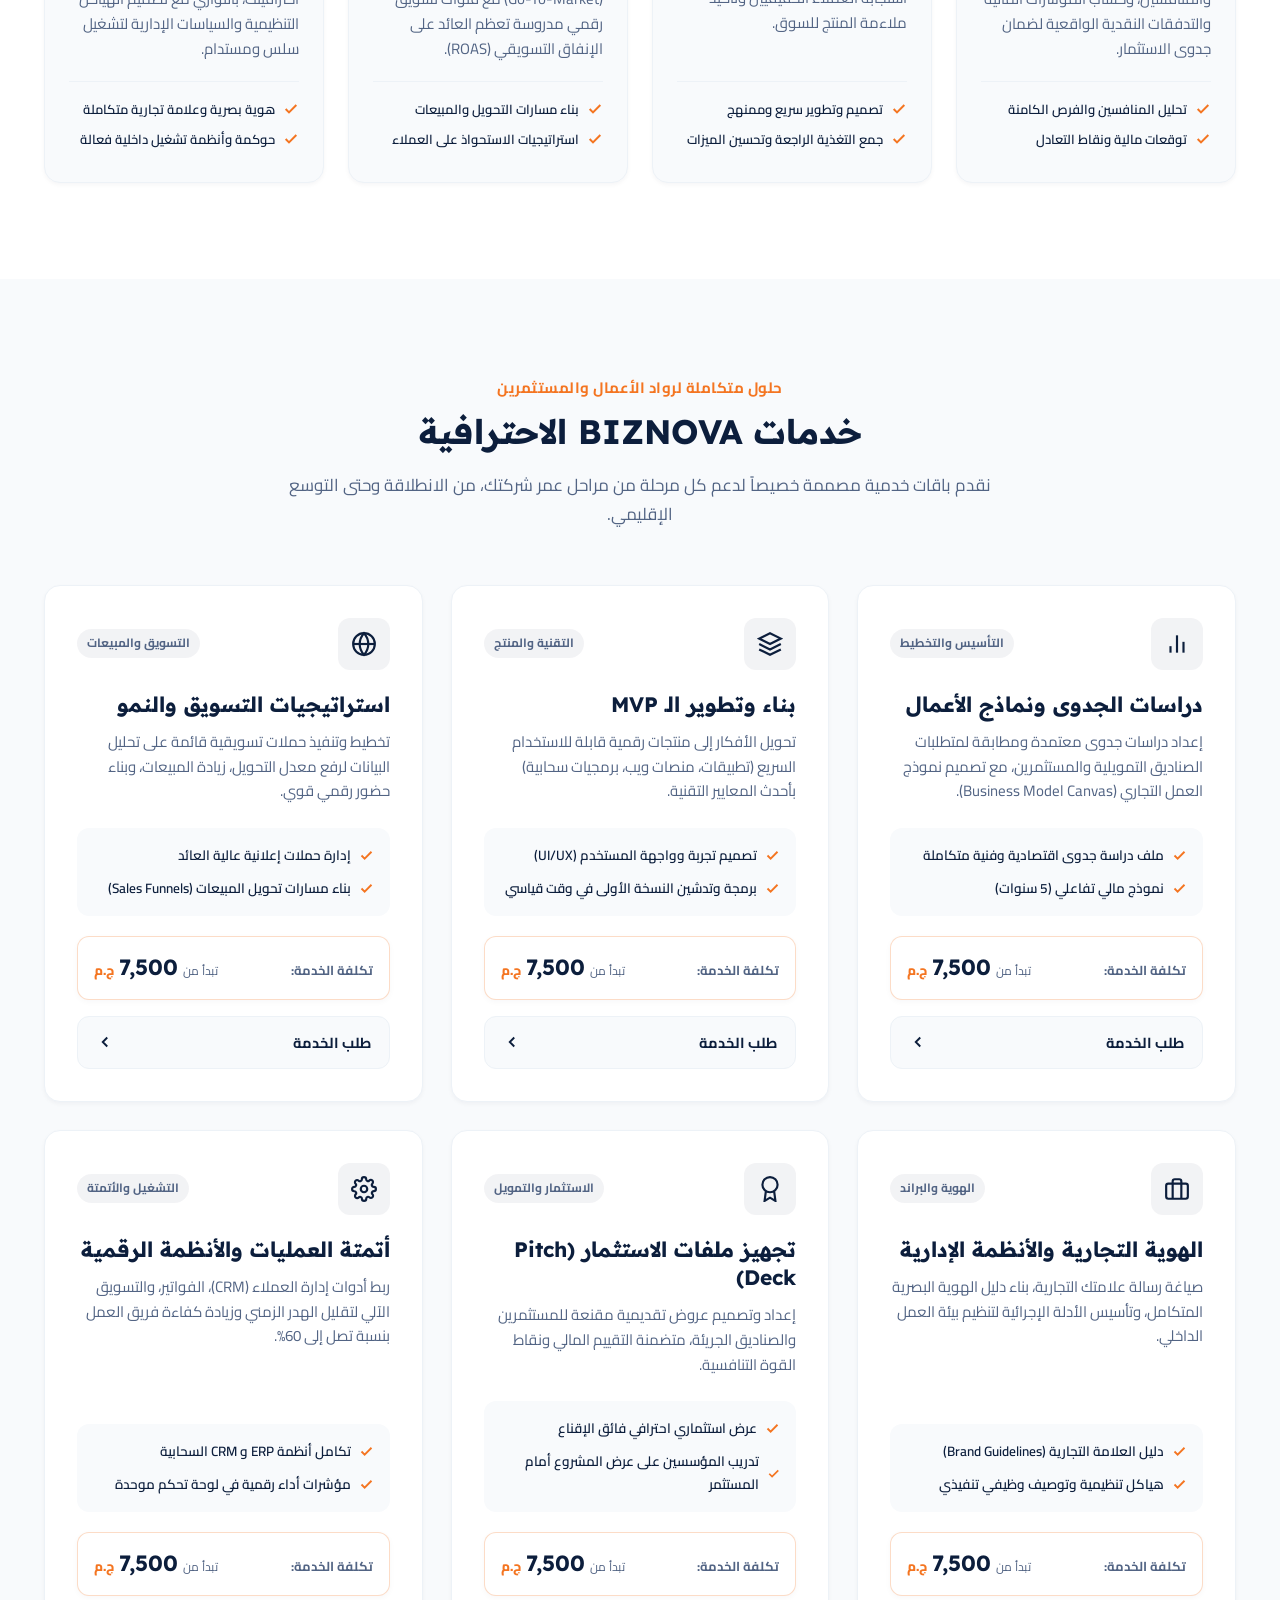
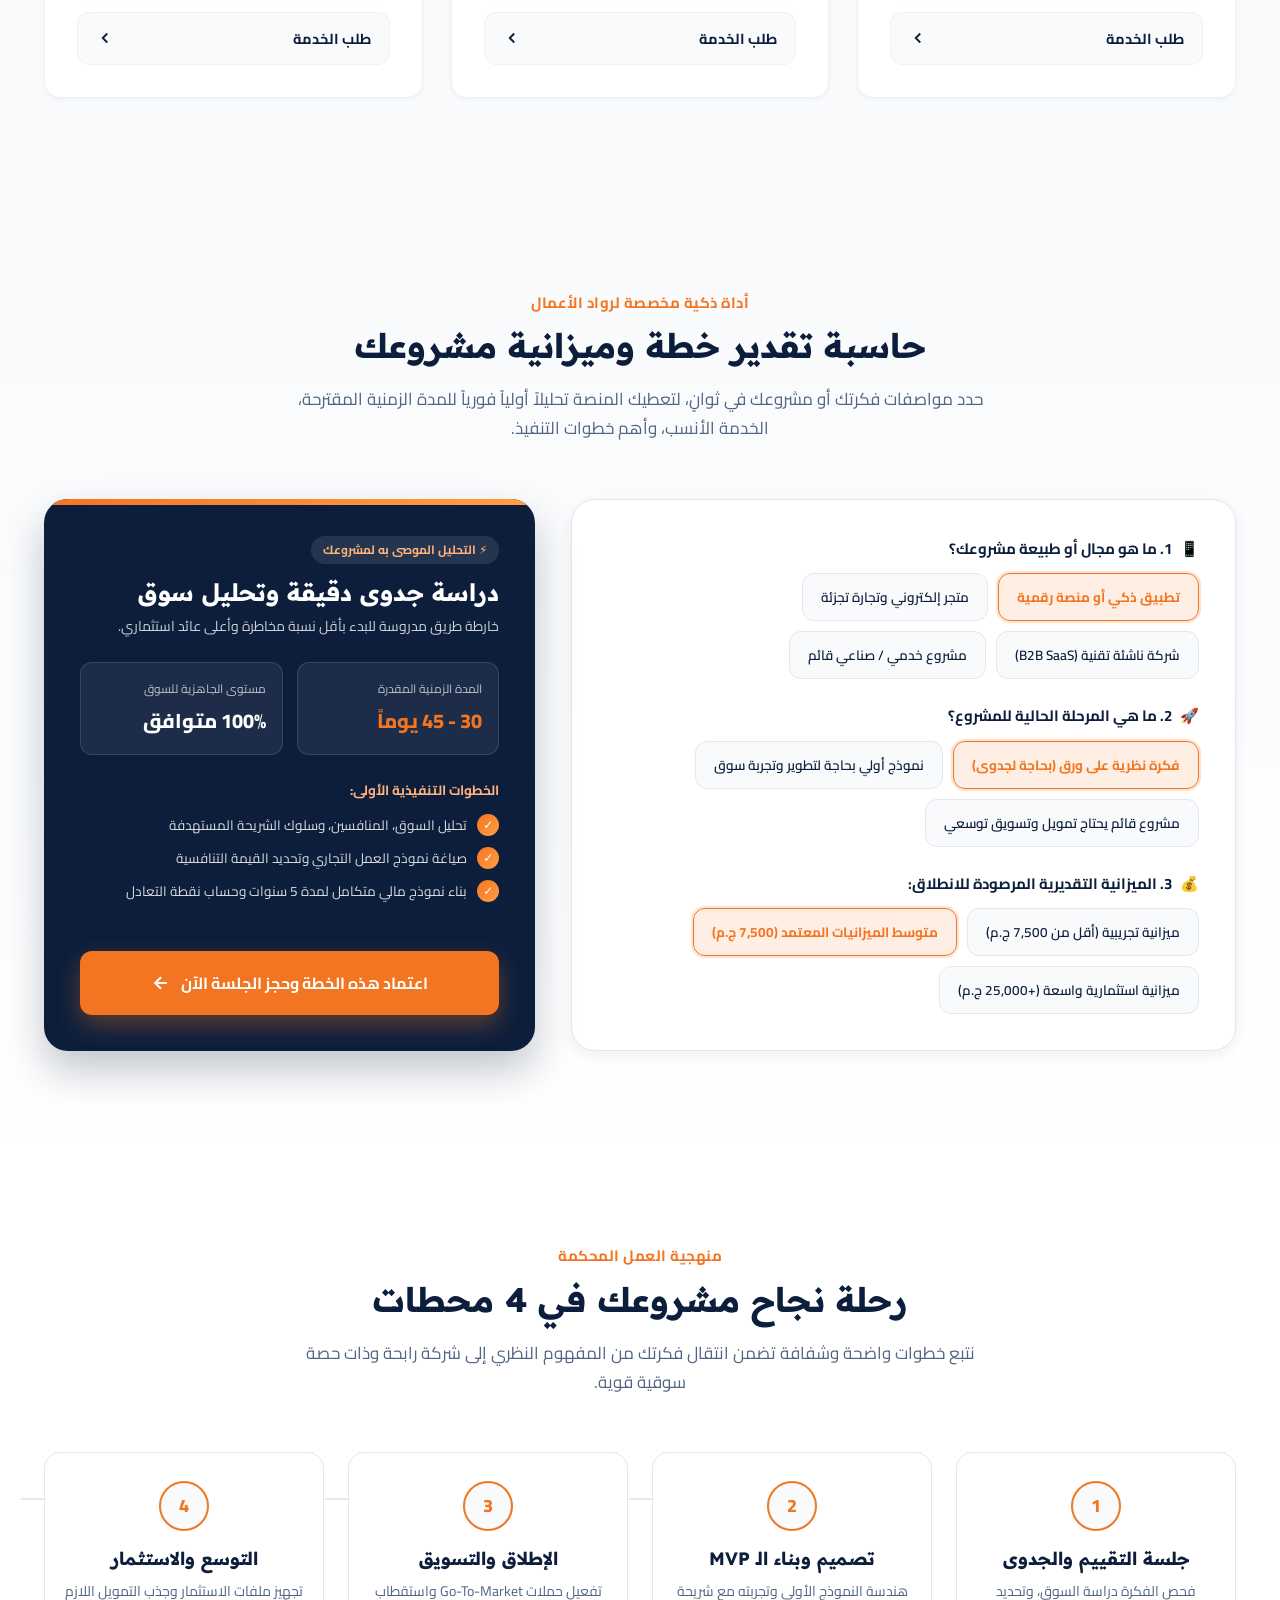
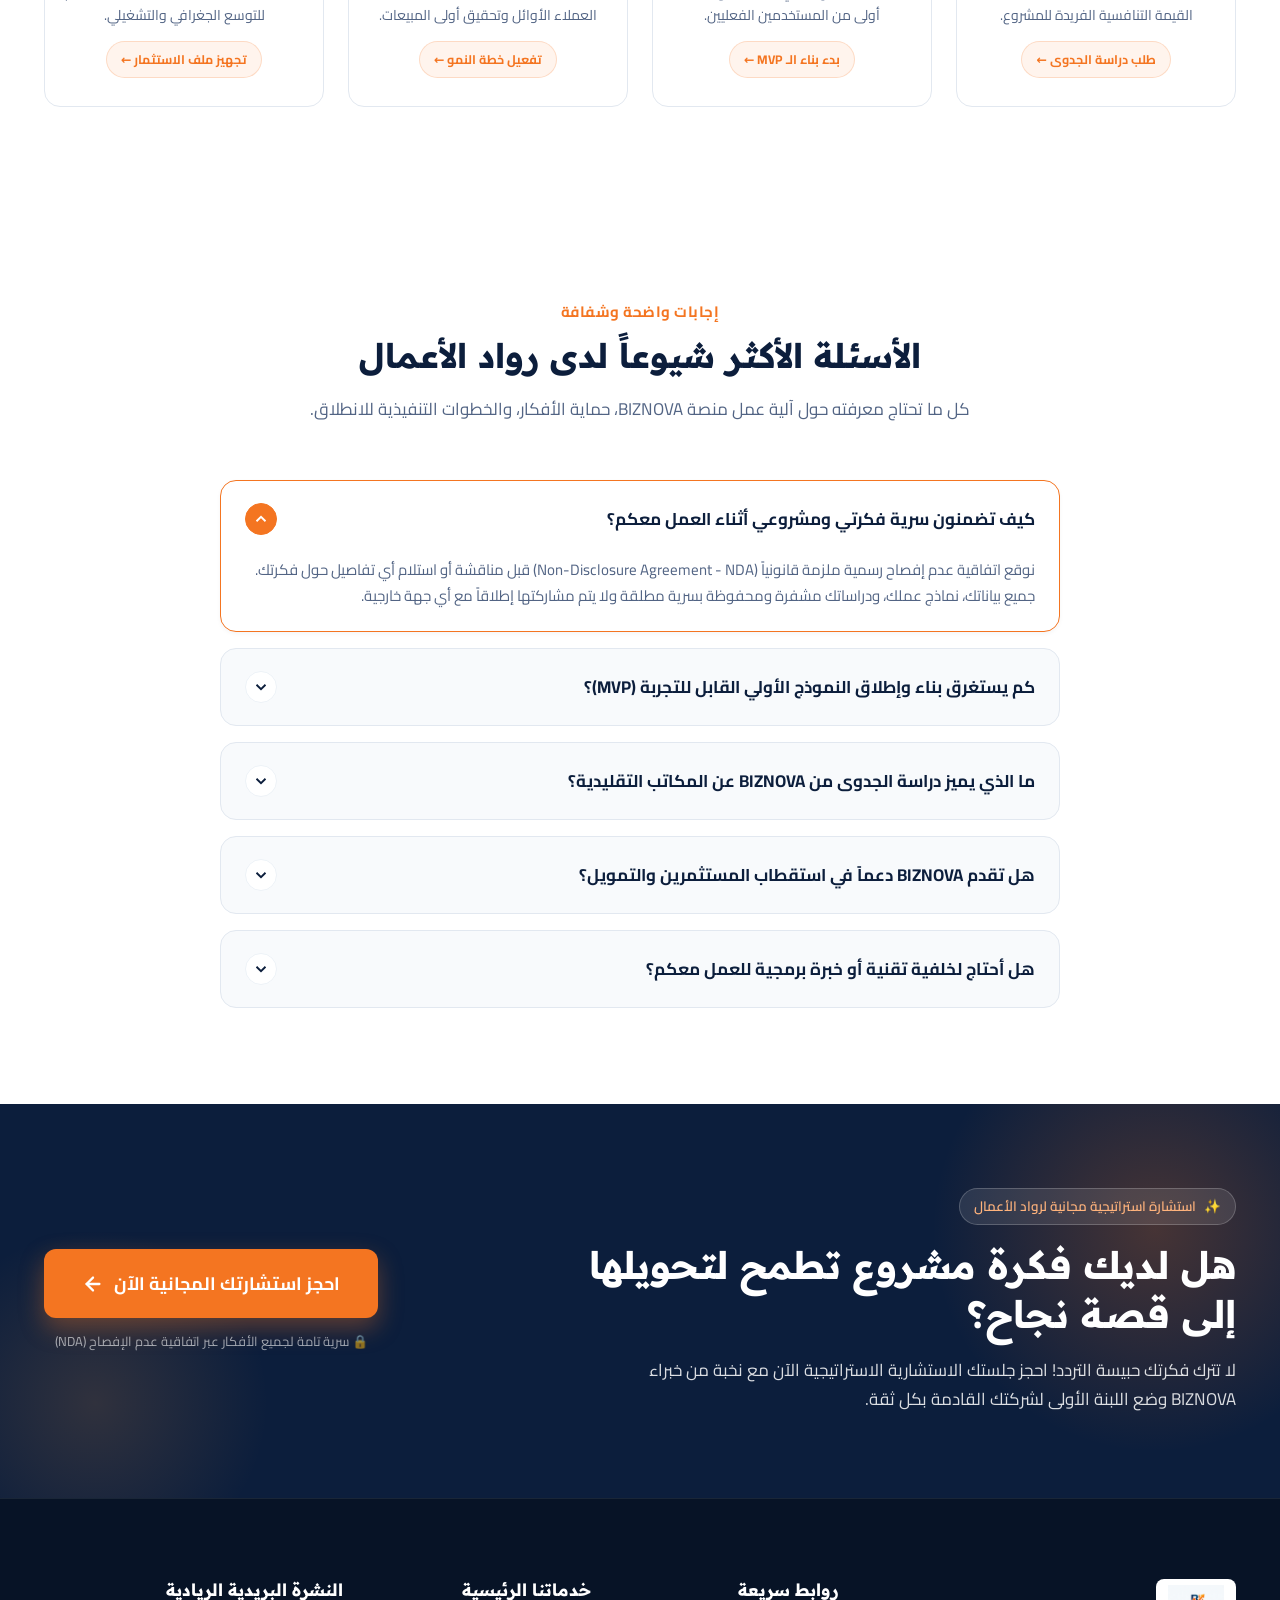
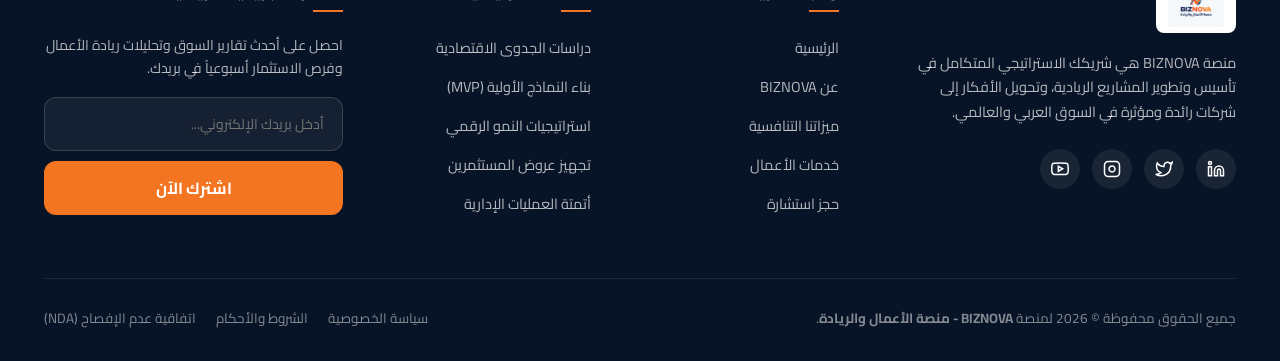
==== commit 1ccb5c21: "Add files via upload" ====
--- a/index.html
+++ b/index.html
@@ -1,1973 +1,1658 @@
-<!DOCTYPE html>
-<html lang="ar" dir="rtl">
-<head>
-  <meta charset="UTF-8">
-  <meta name="viewport" content="width=device-width, initial-scale=1.0">
-  <title>BIZNOVA | منصة الأعمال والريادة - من فكرة على ورق إلى شركة رائدة</title>
-  <meta name="description" content="نساعدك في BIZNOVA على تحويل أفكارك الطموحة إلى مشاريع قائمة وناجحة بخطوات علمية ومدروسة، من دراسة الجدوى حتى إطلاق MVP والتوسع التجاري.">
-  
-  <!-- Favicon & Brand Icons -->
-  <link rel="icon" type="image/jpeg" href="assets/images/biznova-logo.jpg">
-
-  <!-- Google Fonts: Cairo & Readex Pro for premium Arabic typography -->
-  <link rel="preconnect" href="https://fonts.googleapis.com">
-  <link rel="preconnect" href="https://fonts.gstatic.com" crossorigin>
-  <link href="https://fonts.googleapis.com/css2?family=Cairo:wght@400;500;600;700;800;900&family=Readex+Pro:wght@400;500;600;700;800&display=swap" rel="stylesheet">
-
-  <!-- Stylesheet -->
-  <link rel="stylesheet" href="assets/css/style.css?v=20261114_paymob_z3ngE">
-</head>
-<body>
-
-  <!-- ==========================================
-       HEADER & NAVIGATION
-       ========================================== -->
-  <header class="site-header" id="mainHeader">
-    <div class="container header-container">
-      
-      <!-- BIZNOVA Official Logo (RTL Top-Right) -->
-      <a href="#" class="site-logo" aria-label="BIZNOVA الرئيسية">
-        <img src="assets/images/biznova-logo.jpg" alt="BIZNOVA - منصة الأعمال والريادة" width="180" height="52">
-      </a>
-
-      <!-- Desktop Navigation Menu -->
-      <nav aria-label="القائمة الرئيسية">
-        <ul class="nav-links" id="primaryNav">
-          <li><a href="#hero" class="active">الرئيسية</a></li>
-          <li><a href="#about">عن المنصة</a></li>
-          <li><a href="#services">خدماتنا</a></li>
-          <li><a href="#calculator">حاسبة المشروع</a></li>
-          <li><a href="#why-us">لماذا BIZNOVA؟</a></li>
-          <li><a href="#faq">الأسئلة الشائعة</a></li>
-          <li><a href="#contact" data-open-modal data-service="general">اتصل بنا</a></li>
-        </ul>
-      </nav>
-
-      <!-- Header CTA & Mobile Toggle -->
-      <div class="header-cta-group">
-        <button class="btn btn-primary" data-open-modal data-service="general" aria-label="فتح نموذج البدء">
-          ابدأ الآن
-          <svg width="18" height="18" viewBox="0 0 24 24" fill="none" stroke="currentColor" stroke-width="2.5" stroke-linecap="round" stroke-linejoin="round">
-            <line x1="19" y1="12" x2="5" y2="12"></line>
-            <polyline points="12 19 5 12 12 5"></polyline>
-          </svg>
-        </button>
-
-        <button class="mobile-menu-toggle" aria-label="فتح القائمة المتنقلة" aria-expanded="false" aria-controls="primaryNav">
-          <svg width="28" height="28" viewBox="0 0 24 24" fill="none" stroke="currentColor" stroke-width="2" stroke-linecap="round" stroke-linejoin="round">
-            <line x1="3" y1="12" x2="21" y2="12"></line>
-            <line x1="3" y1="6" x2="21" y2="6"></line>
-            <line x1="3" y1="18" x2="21" y2="18"></line>
-          </svg>
-        </button>
-      </div>
-
-    </div>
-  </header>
-
-  <!-- ==========================================
-       HERO SECTION
-       ========================================== -->
-  <section class="hero-section" id="hero">
-    <div class="container hero-grid">
-      
-      <!-- Right Column: High-Converting Copy & CTAs -->
-      <div class="hero-content">
-        <div class="badge-pill">
-          <span>🚀</span>
-          <span>منصتك الرائدة في هندسة المشاريع والنمو المستدام</span>
-        </div>
-
-        <h1 class="hero-headline">
-          من فكرة على ورق.. <br>
-          إلى <span class="text-highlight">شركة رائدة في السوق!</span>
-        </h1>
-
-        <p class="hero-subheadline">
-          نساعدك في <strong>BIZNOVA</strong> على تحويل أفكارك الطموحة إلى مشاريع قائمة وناجحة بخطوات علمية ومدروسة، مدعومة باستشارات متخصصة، نماذج عمل قابلة للتوسع، وتطبيق تنفيذي حاسم.
-        </p>
-
-        <div class="hero-actions">
-          <button class="btn btn-primary" data-open-modal data-service="general">
-            <span>ابدأ رحلتك الآن</span>
-            <svg width="20" height="20" viewBox="0 0 24 24" fill="none" stroke="currentColor" stroke-width="2.5" stroke-linecap="round" stroke-linejoin="round">
-              <line x1="19" y1="12" x2="5" y2="12"></line>
-              <polyline points="12 19 5 12 12 5"></polyline>
-            </svg>
-          </button>
-          
-          <button class="btn btn-outline-navy" data-open-modal data-service="general">
-            <span>استشر خبيراً</span>
-            <svg width="20" height="20" viewBox="0 0 24 24" fill="none" stroke="currentColor" stroke-width="2.2" stroke-linecap="round" stroke-linejoin="round">
-              <path d="M21 15a2 2 0 0 1-2 2H7l-4 4V5a2 2 0 0 1 2-2h14a2 2 0 0 1 2 2z"></path>
-            </svg>
-          </button>
-        </div>
-
-        <button type="button" class="hero-assistant-pill" id="heroAssistantBtn">
-          <span>🤖</span>
-          <span>محتار في تحديد الخدمة المناسبة؟ استعن بمستشارك الذكي</span>
-          <span style="color:#F47521; font-weight:800;">←</span>
-        </button>
-
-        <!-- Live Real-Time Activity & Client Subscription Stats -->
-        <div class="hero-trust-bar-wrapper">
-          <div class="live-stats-header">
-            <span class="live-pulse-dot"></span>
-            <span>نشاط حي بالمنصة (يتحدث فورياً مع تسجيل العملاء)</span>
-          </div>
-
-          <div class="hero-trust-bar">
-            <div class="trust-item">
-              <div class="trust-number">
-                <span id="statConsultations">120</span>
-                <span class="unit-text">استشارة</span>
-              </div>
-              <div class="trust-label">جلسات استشارية حقيقية تم حجزها</div>
-            </div>
-
-            <div class="trust-item">
-              <div class="trust-number">
-                <span id="statVisitors">1,450</span>
-                <span class="unit-text">زيارة</span>
-              </div>
-              <div class="trust-label">زيارات حقيقية للمنصة</div>
-            </div>
-
-            <div class="trust-item">
-              <div class="trust-number">
-                <span id="statActiveProjects">48</span>
-                <span class="unit-text">مشروع</span>
-              </div>
-              <div class="trust-label">مشاريع تم إنجازها وتسليمها بنجاح</div>
-            </div>
-          </div>
-        </div>
-      </div>
-
-      <!-- Left Column: Visual Dashboard Mockup & Entrepreneurial Analytics -->
-      <div class="hero-visual">
-        
-        <!-- Floating Badge: Feasibility Complete -->
-        <div class="floating-badge badge-top-left">
-          <div class="floating-icon-box">
-            <svg width="20" height="20" viewBox="0 0 24 24" fill="none" stroke="currentColor" stroke-width="2.5">
-              <polyline points="20 6 9 17 4 12"></polyline>
-            </svg>
-          </div>
-          <div>
-            <div class="floating-text-title">اعتماد دراسة الجدوى</div>
-            <div class="floating-text-sub">تحليل سوق متقدم وجاهزية استثمارية</div>
-          </div>
-        </div>
-
-        <!-- Main Dashboard Card Mockup -->
-        <div class="mockup-card-main">
-          <div class="mockup-top-bar">
-            <div class="mockup-title">
-              <span class="mockup-status-dot"></span>
-              <span>لوحة مؤشرات BIZNOVA للنمو والريادة</span>
-            </div>
-            <span class="badge-pill gradient" style="margin-bottom:0; font-size:11px; padding:3px 10px;">نشط ومباشر</span>
-          </div>
-
-          <!-- KPI Cards Grid -->
-          <div class="mockup-kpi-grid">
-            <div class="kpi-card">
-              <div class="kpi-title">معدل تسارع الإيرادات</div>
-              <div class="kpi-value">+340%</div>
-              <div class="kpi-growth">
-                <svg width="14" height="14" viewBox="0 0 24 24" fill="none" stroke="currentColor" stroke-width="3">
-                  <polyline points="18 15 12 9 6 15"></polyline>
-                </svg>
-                مقارنة بالربع السابق
-              </div>
-            </div>
-
-            <div class="kpi-card">
-              <div class="kpi-title">جاهزية الـ MVP للسوق</div>
-              <div class="kpi-value">96.8%</div>
-              <div class="kpi-growth" style="color: var(--color-secondary-orange);">
-                <span>تم إطلاق النسخة التجريبية</span>
-              </div>
-            </div>
-          </div>
-
-          <!-- Interactive SVG Growth Chart -->
-          <div class="mockup-chart-wrapper">
-            <div class="chart-header">
-              <span class="chart-title">مسار تحويل الفكرة إلى قيمة سوقية</span>
-              <span class="chart-badge">مؤشر أداء BIZNOVA</span>
-            </div>
-
-            <svg class="svg-chart" viewBox="0 0 400 140" fill="none" xmlns="http://www.w3.org/2000/svg">
-              <defs>
-                <linearGradient id="chartGradient" x1="0" y1="0" x2="0" y2="1">
-                  <stop offset="0%" stop-color="#F47521" stop-opacity="0.35"/>
-                  <stop offset="100%" stop-color="#F47521" stop-opacity="0.0"/>
-                </linearGradient>
-                <linearGradient id="lineGrad" x1="0" y1="0" x2="1" y2="0">
-                  <stop offset="0%" stop-color="#0C1E3C"/>
-                  <stop offset="50%" stop-color="#F47521"/>
-                  <stop offset="100%" stop-color="#FF9F43"/>
-                </linearGradient>
-              </defs>
-              
-              <!-- Subtle Grid lines -->
-              <line x1="20" y1="120" x2="380" y2="120" stroke="#E2E8F0" stroke-width="1" stroke-dasharray="4 4" />
-              <line x1="20" y1="80" x2="380" y2="80" stroke="#E2E8F0" stroke-width="1" stroke-dasharray="4 4" />
-              <line x1="20" y1="40" x2="380" y2="40" stroke="#E2E8F0" stroke-width="1" stroke-dasharray="4 4" />
-
-              <!-- Area Fill -->
-              <path d="M 20 115 Q 90 110, 140 85 T 260 55 T 380 18 L 380 120 L 20 120 Z" fill="url(#chartGradient)" />
-              
-              <!-- Growth Path Line -->
-              <path d="M 20 115 Q 90 110, 140 85 T 260 55 T 380 18" stroke="url(#lineGrad)" stroke-width="4.5" stroke-linecap="round"/>
-
-              <!-- Markers -->
-              <circle cx="20" cy="115" r="5" fill="#0C1E3C" />
-              <circle cx="140" cy="85" r="5" fill="#0C1E3C" />
-              <circle cx="260" cy="55" r="6" fill="#F47521" stroke="#FFFFFF" stroke-width="2" />
-              <circle cx="380" cy="18" r="7" fill="#FF9F43" stroke="#FFFFFF" stroke-width="2.5" />
-            </svg>
-
-            <div style="display: flex; justify-content: space-between; font-size: 11px; color: #64748B; margin-top: 8px;">
-              <span>المرحلة 1: الفكرة والجدوى</span>
-              <span>المرحلة 2: بناء MVP</span>
-              <span>المرحلة 3: إطلاق السوق</span>
-              <span>المرحلة 4: التوسع الاستثماري 🚀</span>
-            </div>
-          </div>
-        </div>
-
-        <!-- Floating Badge: Fast MVP Delivery -->
-        <div class="floating-badge badge-bottom-right">
-          <div class="floating-icon-box" style="background: var(--brand-gradient-navy);">
-            <svg width="20" height="20" viewBox="0 0 24 24" fill="none" stroke="currentColor" stroke-width="2.5">
-              <polygon points="12 2 15.09 8.26 22 9.27 17 14.14 18.18 21.02 12 17.77 5.82 21.02 7 14.14 2 9.27 8.91 8.26 12 2"></polygon>
-            </svg>
-          </div>
-          <div>
-            <div class="floating-text-title">إطلاق MVP سريع ومحكم</div>
-            <div class="floating-text-sub">اختبار الفرضيات وتقليل المخاطر 100%</div>
-          </div>
-        </div>
-
-      </div>
-
-    </div>
-  </section>
-
-  <!-- ==========================================
-       PARTNERS & INVESTORS TICKER
-       ========================================== -->
-  <section class="partners-ticker-section">
-    <div class="container">
-      <div class="partners-ticker-title">
-        <span>يثق بنا رواد الأعمال، وشبكات المستثمرين، وحاضنات ومسرعات الأعمال الكبرى</span>
-      </div>
-      <div class="partners-slider-track">
-        <div class="partner-badge">
-          <span class="partner-icon">⚡</span>
-          <span class="partner-name">صندوق نمو كابيتال</span>
-          <span class="partner-tag">Venture Fund</span>
-        </div>
-        <div class="partner-badge">
-          <span class="partner-icon">🏛️</span>
-          <span class="partner-name">مسرعة واعد فنتشرز</span>
-          <span class="partner-tag">Accelerator</span>
-        </div>
-        <div class="partner-badge">
-          <span class="partner-icon">🌐</span>
-          <span class="partner-name">شبكة المستثمر الملائكي</span>
-          <span class="partner-tag">Angel Network</span>
-        </div>
-        <div class="partner-badge">
-          <span class="partner-icon">🚀</span>
-          <span class="partner-name">حاضنة ابتكار التقنية</span>
-          <span class="partner-tag">Tech Incubator</span>
-        </div>
-        <div class="partner-badge">
-          <span class="partner-icon">💎</span>
-          <span class="partner-name">صندوق ريادة للاستثمار الجريء</span>
-          <span class="partner-tag">Seed Fund</span>
-        </div>
-        <div class="partner-badge">
-          <span class="partner-icon">📊</span>
-          <span class="partner-name">تحالف رواد الأعمال العرب</span>
-          <span class="partner-tag">Alliance</span>
-        </div>
-        <!-- Duplicate for continuous marquee -->
-        <div class="partner-badge">
-          <span class="partner-icon">⚡</span>
-          <span class="partner-name">صندوق نمو كابيتال</span>
-          <span class="partner-tag">Venture Fund</span>
-        </div>
-        <div class="partner-badge">
-          <span class="partner-icon">🏛️</span>
-          <span class="partner-name">مسرعة واعد فنتشرز</span>
-          <span class="partner-tag">Accelerator</span>
-        </div>
-        <div class="partner-badge">
-          <span class="partner-icon">🌐</span>
-          <span class="partner-name">شبكة المستثمر الملائكي</span>
-          <span class="partner-tag">Angel Network</span>
-        </div>
-        <div class="partner-badge">
-          <span class="partner-icon">🚀</span>
-          <span class="partner-name">حاضنة ابتكار التقنية</span>
-          <span class="partner-tag">Tech Incubator</span>
-        </div>
-      </div>
-    </div>
-  </section>
-
-  <!-- ==========================================
-       FEATURES / VALUE PROPOSITION (لماذا BIZNOVA؟)
-       ========================================== -->
-  <section class="features-section" id="why-us">
-    <div class="container">
-      
-      <div class="section-header">
-        <span class="section-subtitle">قوتنا التنفيذية وقيمتنا المضافة</span>
-        <h2 class="section-title">لماذا يختار رواد الأعمال منصة BIZNOVA؟</h2>
-        <p class="section-desc">
-          لا نكتفي بالتنظير، بل نوفر منظومة استشارية وتنفيذية متكاملة تبني مشروعك على أسس تجارية ومالية صلبة تقودك نحو صدارة السوق.
-        </p>
-      </div>
-
-      <div class="features-grid">
-        
-        <!-- Card 1 -->
-        <div class="feature-card">
-          <span class="feature-number">01</span>
-          <div class="feature-icon-wrapper">
-            <svg width="28" height="28" viewBox="0 0 24 24" fill="none" stroke="currentColor" stroke-width="2.2" stroke-linecap="round" stroke-linejoin="round">
-              <path d="M2 3h6a4 4 0 0 1 4 4v14a3 3 0 0 0-3-3H2z"></path>
-              <path d="M22 3h-6a4 4 0 0 0-4 4v14a3 3 0 0 1 3-3h7z"></path>
-            </svg>
-          </div>
-          <h3 class="feature-title">دراسة جدوى دقيقة وتحليل سوق</h3>
-          <p class="feature-description">
-            تحليل شامل للقطاع المستهدف والمنافسين، وحساب المؤشرات المالية والتدفقات النقدية الواقعية لضمان جدوى الاستثمار.
-          </p>
-          <ul class="feature-bullets">
-            <li>
-              <svg width="16" height="16" viewBox="0 0 24 24" fill="none" stroke="currentColor" stroke-width="3"><polyline points="20 6 9 17 4 12"></polyline></svg>
-              تحليل المنافسين والفرص الكامنة
-            </li>
-            <li>
-              <svg width="16" height="16" viewBox="0 0 24 24" fill="none" stroke="currentColor" stroke-width="3"><polyline points="20 6 9 17 4 12"></polyline></svg>
-              توقعات مالية ونقاط التعادل
-            </li>
-          </ul>
-        </div>
-
-        <!-- Card 2 -->
-        <div class="feature-card">
-          <span class="feature-number">02</span>
-          <div class="feature-icon-wrapper">
-            <svg width="28" height="28" viewBox="0 0 24 24" fill="none" stroke="currentColor" stroke-width="2.2" stroke-linecap="round" stroke-linejoin="round">
-              <rect x="2" y="3" width="20" height="14" rx="2" ry="2"></rect>
-              <line x1="8" y1="21" x2="16" y2="21"></line>
-              <line x1="12" y1="17" x2="12" y2="21"></line>
-            </svg>
-          </div>
-          <h3 class="feature-title">بناء النموذج الأولي (MVP)</h3>
-          <p class="feature-description">
-            تطوير نسخة أولية سريعة وعالية الكفاءة من منتجك أو خدمتك لاختبار استجابة العملاء الحقيقيين وتأكيد ملاءمة المنتج للسوق.
-          </p>
-          <ul class="feature-bullets">
-            <li>
-              <svg width="16" height="16" viewBox="0 0 24 24" fill="none" stroke="currentColor" stroke-width="3"><polyline points="20 6 9 17 4 12"></polyline></svg>
-              تصميم وتطوير سريع وممنهج
-            </li>
-            <li>
-              <svg width="16" height="16" viewBox="0 0 24 24" fill="none" stroke="currentColor" stroke-width="3"><polyline points="20 6 9 17 4 12"></polyline></svg>
-              جمع التغذية الراجعة وتحسين الميزات
-            </li>
-          </ul>
-        </div>
-
-        <!-- Card 3 -->
-        <div class="feature-card">
-          <span class="feature-number">03</span>
-          <div class="feature-icon-wrapper">
-            <svg width="28" height="28" viewBox="0 0 24 24" fill="none" stroke="currentColor" stroke-width="2.2" stroke-linecap="round" stroke-linejoin="round">
-              <polyline points="23 6 13.5 15.5 8.5 10.5 1 18"></polyline>
-              <polyline points="17 6 23 6 23 12"></polyline>
-            </svg>
-          </div>
-          <h3 class="feature-title">استراتيجيات نمو وتسويق رقمي</h3>
-          <p class="feature-description">
-            خطط استقطاب العملاء الأكثر فعالية (Go-To-Market) مع قنوات تسويق رقمي مدروسة تعظم العائد على الإنفاق التسويقي (ROAS).
-          </p>
-          <ul class="feature-bullets">
-            <li>
-              <svg width="16" height="16" viewBox="0 0 24 24" fill="none" stroke="currentColor" stroke-width="3"><polyline points="20 6 9 17 4 12"></polyline></svg>
-              بناء مسارات التحويل والمبيعات
-            </li>
-            <li>
-              <svg width="16" height="16" viewBox="0 0 24 24" fill="none" stroke="currentColor" stroke-width="3"><polyline points="20 6 9 17 4 12"></polyline></svg>
-              استراتيجيات الاستحواذ على العملاء
-            </li>
-          </ul>
-        </div>
-
-        <!-- Card 4 -->
-        <div class="feature-card">
-          <span class="feature-number">04</span>
-          <div class="feature-icon-wrapper">
-            <svg width="28" height="28" viewBox="0 0 24 24" fill="none" stroke="currentColor" stroke-width="2.2" stroke-linecap="round" stroke-linejoin="round">
-              <path d="M12 22s8-4 8-10V5l-8-3-8 3v7c0 6 8 10 8 10z"></path>
-            </svg>
-          </div>
-          <h3 class="feature-title">بناء الهوية المؤسسية والأنظمة الإدارية</h3>
-          <p class="feature-description">
-            تأسيس هوية بصرية متميزة تعكس احترافيتك، بالتوازي مع تصميم الهياكل التنظيمية والسياسات الإدارية لتشغيل سلس ومستدام.
-          </p>
-          <ul class="feature-bullets">
-            <li>
-              <svg width="16" height="16" viewBox="0 0 24 24" fill="none" stroke="currentColor" stroke-width="3"><polyline points="20 6 9 17 4 12"></polyline></svg>
-              هوية بصرية وعلامة تجارية متكاملة
-            </li>
-            <li>
-              <svg width="16" height="16" viewBox="0 0 24 24" fill="none" stroke="currentColor" stroke-width="3"><polyline points="20 6 9 17 4 12"></polyline></svg>
-              حوكمة وأنظمة تشغيل داخلية فعالة
-            </li>
-          </ul>
-        </div>
-
-      </div>
-
-    </div>
-  </section>
-
-  <!-- ==========================================
-       SERVICES GRID
-       ========================================== -->
-  <section class="services-section" id="services">
-    <div class="container">
-      
-      <div class="section-header">
-        <span class="section-subtitle">حلول متكاملة لرواد الأعمال والمستثمرين</span>
-        <h2 class="section-title">خدمات BIZNOVA الاحترافية</h2>
-        <p class="section-desc">
-          نقدم باقات خدمية مصممة خصيصاً لدعم كل مرحلة من مراحل عمر شركتك، من الانطلاقة وحتى التوسع الإقليمي.
-        </p>
-      </div>
-
-      <div class="services-grid">
-        
-        <!-- Service 1 -->
-        <div class="service-card">
-          <div class="service-header-row">
-            <div class="service-icon-box">
-              <svg width="26" height="26" viewBox="0 0 24 24" fill="none" stroke="currentColor" stroke-width="2">
-                <line x1="18" y1="20" x2="18" y2="10"></line>
-                <line x1="12" y1="20" x2="12" y2="4"></line>
-                <line x1="6" y1="20" x2="6" y2="14"></line>
-              </svg>
-            </div>
-            <span class="service-badge">التأسيس والتخطيط</span>
-          </div>
-          <h3 class="service-title">دراسات الجدوى ونماذج الأعمال</h3>
-          <p class="service-desc">
-            إعداد دراسات جدوى معتمدة ومطابقة لمتطلبات الصناديق التمويلية والمستثمرين، مع تصميم نموذج العمل التجاري (Business Model Canvas).
-          </p>
-          <ul class="service-deliverables">
-            <li>
-              <svg width="15" height="15" viewBox="0 0 24 24" fill="none" stroke="currentColor" stroke-width="3"><polyline points="20 6 9 17 4 12"></polyline></svg>
-              ملف دراسة جدوى اقتصادية وفنية متكاملة
-            </li>
-            <li>
-              <svg width="15" height="15" viewBox="0 0 24 24" fill="none" stroke="currentColor" stroke-width="3"><polyline points="20 6 9 17 4 12"></polyline></svg>
-              نموذج مالي تفاعلي (5 سنوات)
-            </li>
-          </ul>
-          <div class="service-pricing-row">
-            <span class="price-label">تكلفة الخدمة:</span>
-            <div class="price-value">
-              <span style="font-size:12px;color:#526484;">تبدأ من</span>
-              <strong>7,500</strong>
-              <span class="currency">ج.م</span>
-            </div>
-          </div>
-          <button class="service-btn" data-open-modal data-service="feasibility">
-            <span>طلب الخدمة</span>
-            <svg width="18" height="18" viewBox="0 0 24 24" fill="none" stroke="currentColor" stroke-width="2.5"><polyline points="15 18 9 12 15 6"></polyline></svg>
-          </button>
-        </div>
-
-        <!-- Service 2 -->
-        <div class="service-card">
-          <div class="service-header-row">
-            <div class="service-icon-box">
-              <svg width="26" height="26" viewBox="0 0 24 24" fill="none" stroke="currentColor" stroke-width="2">
-                <polygon points="12 2 2 7 12 12 22 7 12 2"></polygon>
-                <polyline points="2 17 12 22 22 17"></polyline>
-                <polyline points="2 12 12 17 22 12"></polyline>
-              </svg>
-            </div>
-            <span class="service-badge">التقنية والمنتج</span>
-          </div>
-          <h3 class="service-title">بناء وتطوير الـ MVP</h3>
-          <p class="service-desc">
-            تحويل الأفكار إلى منتجات رقمية قابلة للاستخدام السريع (تطبيقات، منصات ويب، برمجيات سحابية) بأحدث المعايير التقنية.
-          </p>
-          <ul class="service-deliverables">
-            <li>
-              <svg width="15" height="15" viewBox="0 0 24 24" fill="none" stroke="currentColor" stroke-width="3"><polyline points="20 6 9 17 4 12"></polyline></svg>
-              تصميم تجربة وواجهة المستخدم (UI/UX)
-            </li>
-            <li>
-              <svg width="15" height="15" viewBox="0 0 24 24" fill="none" stroke="currentColor" stroke-width="3"><polyline points="20 6 9 17 4 12"></polyline></svg>
-              برمجة وتدشين النسخة الأولى في وقت قياسي
-            </li>
-          </ul>
-          <div class="service-pricing-row">
-            <span class="price-label">تكلفة الخدمة:</span>
-            <div class="price-value">
-              <span style="font-size:12px;color:#526484;">تبدأ من</span>
-              <strong>7,500</strong>
-              <span class="currency">ج.م</span>
-            </div>
-          </div>
-          <button class="service-btn" data-open-modal data-service="mvp">
-            <span>طلب الخدمة</span>
-            <svg width="18" height="18" viewBox="0 0 24 24" fill="none" stroke="currentColor" stroke-width="2.5"><polyline points="15 18 9 12 15 6"></polyline></svg>
-          </button>
-        </div>
-
-        <!-- Service 3 -->
-        <div class="service-card">
-          <div class="service-header-row">
-            <div class="service-icon-box">
-              <svg width="26" height="26" viewBox="0 0 24 24" fill="none" stroke="currentColor" stroke-width="2">
-                <circle cx="12" cy="12" r="10"></circle>
-                <line x1="2" y1="12" x2="22" y2="12"></line>
-                <path d="M12 2a15.3 15.3 0 0 1 4 10 15.3 15.3 0 0 1-4 10 15.3 15.3 0 0 1-4-10 15.3 15.3 0 0 1 4-10z"></path>
-              </svg>
-            </div>
-            <span class="service-badge">التسويق والمبيعات</span>
-          </div>
-          <h3 class="service-title">استراتيجيات التسويق والنمو</h3>
-          <p class="service-desc">
-            تخطيط وتنفيذ حملات تسويقية قائمة على تحليل البيانات لرفع معدل التحويل، زيادة المبيعات، وبناء حضور رقمي قوي.
-          </p>
-          <ul class="service-deliverables">
-            <li>
-              <svg width="15" height="15" viewBox="0 0 24 24" fill="none" stroke="currentColor" stroke-width="3"><polyline points="20 6 9 17 4 12"></polyline></svg>
-              إدارة حملات إعلانية عالية العائد
-            </li>
-            <li>
-              <svg width="15" height="15" viewBox="0 0 24 24" fill="none" stroke="currentColor" stroke-width="3"><polyline points="20 6 9 17 4 12"></polyline></svg>
-              بناء مسارات تحويل المبيعات (Sales Funnels)
-            </li>
-          </ul>
-          <div class="service-pricing-row">
-            <span class="price-label">تكلفة الخدمة:</span>
-            <div class="price-value">
-              <span style="font-size:12px;color:#526484;">تبدأ من</span>
-              <strong>7,500</strong>
-              <span class="currency">ج.م</span>
-            </div>
-          </div>
-          <button class="service-btn" data-open-modal data-service="growth">
-            <span>طلب الخدمة</span>
-            <svg width="18" height="18" viewBox="0 0 24 24" fill="none" stroke="currentColor" stroke-width="2.5"><polyline points="15 18 9 12 15 6"></polyline></svg>
-          </button>
-        </div>
-
-        <!-- Service 4 -->
-        <div class="service-card">
-          <div class="service-header-row">
-            <div class="service-icon-box">
-              <svg width="26" height="26" viewBox="0 0 24 24" fill="none" stroke="currentColor" stroke-width="2">
-                <rect x="2" y="7" width="20" height="14" rx="2" ry="2"></rect>
-                <path d="M16 21V5a2 2 0 0 0-2-2h-4a2 2 0 0 0-2 2v16"></path>
-              </svg>
-            </div>
-            <span class="service-badge">الهوية والبراند</span>
-          </div>
-          <h3 class="service-title">الهوية التجارية والأنظمة الإدارية</h3>
-          <p class="service-desc">
-            صياغة رسالة علامتك التجارية، بناء دليل الهوية البصرية المتكامل، وتأسيس الأدلة الإجرائية لتنظيم بيئة العمل الداخلي.
-          </p>
-          <ul class="service-deliverables">
-            <li>
-              <svg width="15" height="15" viewBox="0 0 24 24" fill="none" stroke="currentColor" stroke-width="3"><polyline points="20 6 9 17 4 12"></polyline></svg>
-              دليل العلامة التجارية (Brand Guidelines)
-            </li>
-            <li>
-              <svg width="15" height="15" viewBox="0 0 24 24" fill="none" stroke="currentColor" stroke-width="3"><polyline points="20 6 9 17 4 12"></polyline></svg>
-              هياكل تنظيمية وتوصيف وظيفي تنفيذي
-            </li>
-          </ul>
-          <div class="service-pricing-row">
-            <span class="price-label">تكلفة الخدمة:</span>
-            <div class="price-value">
-              <span style="font-size:12px;color:#526484;">تبدأ من</span>
-              <strong>7,500</strong>
-              <span class="currency">ج.م</span>
-            </div>
-          </div>
-          <button class="service-btn" data-open-modal data-service="branding">
-            <span>طلب الخدمة</span>
-            <svg width="18" height="18" viewBox="0 0 24 24" fill="none" stroke="currentColor" stroke-width="2.5"><polyline points="15 18 9 12 15 6"></polyline></svg>
-          </button>
-        </div>
-
-        <!-- Service 5 -->
-        <div class="service-card">
-          <div class="service-header-row">
-            <div class="service-icon-box">
-              <svg width="26" height="26" viewBox="0 0 24 24" fill="none" stroke="currentColor" stroke-width="2">
-                <circle cx="12" cy="8" r="7"></circle>
-                <polyline points="8.21 13.89 7 23 12 20 17 23 15.79 13.88"></polyline>
-              </svg>
-            </div>
-            <span class="service-badge">الاستثمار والتمويل</span>
-          </div>
-          <h3 class="service-title">تجهيز ملفات الاستثمار (Pitch Deck)</h3>
-          <p class="service-desc">
-            إعداد وتصميم عروض تقديمية مقنعة للمستثمرين والصناديق الجريئة، متضمنة التقييم المالي ونقاط القوة التنافسية.
-          </p>
-          <ul class="service-deliverables">
-            <li>
-              <svg width="15" height="15" viewBox="0 0 24 24" fill="none" stroke="currentColor" stroke-width="3"><polyline points="20 6 9 17 4 12"></polyline></svg>
-              عرض استثماري احترافي فائق الإقناع
-            </li>
-            <li>
-              <svg width="15" height="15" viewBox="0 0 24 24" fill="none" stroke="currentColor" stroke-width="3"><polyline points="20 6 9 17 4 12"></polyline></svg>
-              تدريب المؤسسين على عرض المشروع أمام المستثمر
-            </li>
-          </ul>
-          <div class="service-pricing-row">
-            <span class="price-label">تكلفة الخدمة:</span>
-            <div class="price-value">
-              <span style="font-size:12px;color:#526484;">تبدأ من</span>
-              <strong>7,500</strong>
-              <span class="currency">ج.م</span>
-            </div>
-          </div>
-          <button class="service-btn" data-open-modal data-service="investment">
-            <span>طلب الخدمة</span>
-            <svg width="18" height="18" viewBox="0 0 24 24" fill="none" stroke="currentColor" stroke-width="2.5"><polyline points="15 18 9 12 15 6"></polyline></svg>
-          </button>
-        </div>
-
-        <!-- Service 6 -->
-        <div class="service-card">
-          <div class="service-header-row">
-            <div class="service-icon-box">
-              <svg width="26" height="26" viewBox="0 0 24 24" fill="none" stroke="currentColor" stroke-width="2">
-                <circle cx="12" cy="12" r="3"></circle>
-                <path d="M19.4 15a1.65 1.65 0 0 0 .33 1.82l.06.06a2 2 0 0 1 0 2.83 2 2 0 0 1-2.83 0l-.06-.06a1.65 1.65 0 0 0-1.82-.33 1.65 1.65 0 0 0-1 1.51V21a2 2 0 0 1-2 2 2 2 0 0 1-2-2v-.09A1.65 1.65 0 0 0 9 19.4a1.65 1.65 0 0 0-1.82.33l-.06.06a2 2 0 0 1-2.83 0 2 2 0 0 1 0-2.83l.06-.06a1.65 1.65 0 0 0 .33-1.82 1.65 1.65 0 0 0-1.51-1H3a2 2 0 0 1-2-2 2 2 0 0 1 2-2h.09A1.65 1.65 0 0 0 4.6 9a1.65 1.65 0 0 0-.33-1.82l-.06-.06a2 2 0 0 1 0-2.83 2 2 0 0 1 2.83 0l.06.06a1.65 1.65 0 0 0 1.82.33H9a1.65 1.65 0 0 0 1-1.51V3a2 2 0 0 1 2-2 2 2 0 0 1 2 2v.09a1.65 1.65 0 0 0 1 1.51 1.65 1.65 0 0 0 1.82-.33l.06-.06a2 2 0 0 1 2.83 0 2 2 0 0 1 0 2.83l-.06.06a1.65 1.65 0 0 0-.33 1.82V9a1.65 1.65 0 0 0 1.51 1H21a2 2 0 0 1 2 2 2 2 0 0 1-2 2h-.09a1.65 1.65 0 0 0-1.51 1z"></path>
-              </svg>
-            </div>
-            <span class="service-badge">التشغيل والأتمتة</span>
-          </div>
-          <h3 class="service-title">أتمتة العمليات والأنظمة الرقمية</h3>
-          <p class="service-desc">
-            ربط أدوات إدارة العملاء (CRM)، الفواتير، والتسويق الآلي لتقليل الهدر الزمني وزيادة كفاءة فريق العمل بنسبة تصل إلى 60%.
-          </p>
-          <ul class="service-deliverables">
-            <li>
-              <svg width="15" height="15" viewBox="0 0 24 24" fill="none" stroke="currentColor" stroke-width="3"><polyline points="20 6 9 17 4 12"></polyline></svg>
-              تكامل أنظمة ERP و CRM السحابية
-            </li>
-            <li>
-              <svg width="15" height="15" viewBox="0 0 24 24" fill="none" stroke="currentColor" stroke-width="3"><polyline points="20 6 9 17 4 12"></polyline></svg>
-              مؤشرات أداء رقمية في لوحة تحكم موحدة
-            </li>
-          </ul>
-          <div class="service-pricing-row">
-            <span class="price-label">تكلفة الخدمة:</span>
-            <div class="price-value">
-              <span style="font-size:12px;color:#526484;">تبدأ من</span>
-              <strong>7,500</strong>
-              <span class="currency">ج.م</span>
-            </div>
-          </div>
-          <button class="service-btn" data-open-modal data-service="automation">
-            <span>طلب الخدمة</span>
-            <svg width="18" height="18" viewBox="0 0 24 24" fill="none" stroke="currentColor" stroke-width="2.5"><polyline points="15 18 9 12 15 6"></polyline></svg>
-          </button>
-        </div>
-
-      </div>
-
-    </div>
-  </section>
-
-  <!-- ==========================================
-       INTERACTIVE FEASIBILITY & BUDGET CALCULATOR
-       ========================================== -->
-  <section class="calculator-section" id="calculator">
-    <div class="container">
-      
-      <div class="section-header">
-        <span class="section-subtitle">أداة ذكية مخصصة لرواد الأعمال</span>
-        <h2 class="section-title">حاسبة تقدير خطة وميزانية مشروعك</h2>
-        <p class="section-desc">
-          حدد مواصفات فكرتك أو مشروعك في ثوانٍ، لتعطيك المنصة تحليلاً أولياً فورياً للمدة الزمنية المقترحة، الخدمة الأنسب، وأهم خطوات التنفيذ.
-        </p>
-      </div>
-
-      <div class="calculator-grid">
-        
-        <!-- Calculator Form Card -->
-        <div class="calc-form-card">
-          
-          <!-- Group 1: Project Type -->
-          <div>
-            <div class="calc-group-title">
-              <span>📱</span>
-              <span>1. ما هو مجال أو طبيعة مشروعك؟</span>
-            </div>
-            <div class="calc-pills-row">
-              <button type="button" class="calc-choice-btn active" data-group="type" data-val="app">
-                <span>تطبيق ذكي أو منصة رقمية</span>
-              </button>
-              <button type="button" class="calc-choice-btn" data-group="type" data-val="ecommerce">
-                <span>متجر إلكتروني وتجارة تجزئة</span>
-              </button>
-              <button type="button" class="calc-choice-btn" data-group="type" data-val="saas">
-                <span>شركة ناشئة تقنية (B2B SaaS)</span>
-              </button>
-              <button type="button" class="calc-choice-btn" data-group="type" data-val="services">
-                <span>مشروع خدمي / صناعي قائم</span>
-              </button>
-            </div>
-          </div>
-
-          <!-- Group 2: Project Stage -->
-          <div>
-            <div class="calc-group-title">
-              <span>🚀</span>
-              <span>2. ما هي المرحلة الحالية للمشروع؟</span>
-            </div>
-            <div class="calc-pills-row">
-              <button type="button" class="calc-choice-btn active" data-group="stage" data-val="idea">
-                <span>فكرة نظرية على ورق (بحاجة لجدوى)</span>
-              </button>
-              <button type="button" class="calc-choice-btn" data-group="stage" data-val="mvp">
-                <span>نموذج أولي بحاجة لتطوير وتجربة سوق</span>
-              </button>
-              <button type="button" class="calc-choice-btn" data-group="stage" data-val="scaling">
-                <span>مشروع قائم يحتاج تمويل وتسويق توسعي</span>
-              </button>
-            </div>
-          </div>
-
-          <!-- Group 3: Estimated Budget -->
-          <div>
-            <div class="calc-group-title">
-              <span>💰</span>
-              <span>3. الميزانية التقديرية المرصودة للانطلاق:</span>
-            </div>
-            <div class="calc-pills-row">
-              <button type="button" class="calc-choice-btn" data-group="budget" data-val="low">
-                <span>ميزانية تجريبية (أقل من 7,500 ج.م)</span>
-              </button>
-              <button type="button" class="calc-choice-btn active" data-group="budget" data-val="mid">
-                <span>متوسط الميزانيات المعتمد (7,500 ج.م)</span>
-              </button>
-              <button type="button" class="calc-choice-btn" data-group="budget" data-val="high">
-                <span>ميزانية استثمارية واسعة (+25,000 ج.م)</span>
-              </button>
-            </div>
-          </div>
-
-        </div>
-
-        <!-- Calculator Result Card -->
-        <div class="calc-result-card">
-          <div>
-            <div class="calc-result-header">
-              <div class="calc-result-badge">⚡ التحليل الموصى به لمشروعك</div>
-              <h3 class="calc-result-title" id="calcServiceVal">دراسة جدوى دقيقة وتحليل سوق</h3>
-              <p style="font-size: 14px; opacity: 0.8; margin-top: 6px;">خارطة طريق مدروسة للبدء بأقل نسبة مخاطرة وأعلى عائد استثماري.</p>
-            </div>
-
-            <!-- Stats -->
-            <div class="calc-stats-grid">
-              <div class="calc-stat-box">
-                <div class="calc-stat-label">المدة الزمنية المقدرة</div>
-                <div class="calc-stat-val highlight" id="calcDurationVal">30 - 45 يوماً</div>
-              </div>
-              <div class="calc-stat-box">
-                <div class="calc-stat-label">مستوى الجاهزية للسوق</div>
-                <div class="calc-stat-val">100% متوافق</div>
-              </div>
-            </div>
-
-            <!-- Tailored Steps List -->
-            <div style="font-size: 13.5px; font-weight: 700; margin-bottom: 12px; color: #FFB37C;">الخطوات التنفيذية الأولى:</div>
-            <ul class="calc-steps-list" id="calcStepsList">
-              <li>
-                <span class="step-check">✓</span>
-                <span>تحليل السوق، المنافسين، وسلوك الشريحة المستهدفة</span>
-              </li>
-              <li>
-                <span class="step-check">✓</span>
-                <span>صياغة نموذج العمل التجاري وتحديد القيمة التنافسية</span>
-              </li>
-              <li>
-                <span class="step-check">✓</span>
-                <span>بناء نموذج مالي متكامل لمدة 5 سنوات وحساب نقطة التعادل</span>
-              </li>
-            </ul>
-          </div>
-
-          <button type="button" id="calcBookBtn" class="btn btn-primary" data-service="feasibility" style="width: 100%; font-size: 16px; padding: 15px 24px;">
-            <span>اعتماد هذه الخطة وحجز الجلسة الآن</span>
-            <svg width="20" height="20" viewBox="0 0 24 24" fill="none" stroke="currentColor" stroke-width="2.5">
-              <line x1="19" y1="12" x2="5" y2="12"></line>
-              <polyline points="12 19 5 12 12 5"></polyline>
-            </svg>
-          </button>
-        </div>
-
-      </div>
-
-    </div>
-  </section>
-
-  <!-- ==========================================
-       ROADMAP: رحلة مشروعك مع BIZNOVA
-       ========================================== -->
-  <section class="roadmap-section" id="about">
-    <div class="container">
-      <div class="section-header">
-        <span class="section-subtitle">منهجية العمل المحكمة</span>
-        <h2 class="section-title">رحلة نجاح مشروعك في 4 محطات</h2>
-        <p class="section-desc">
-          نتبع خطوات واضحة وشفافة تضمن انتقال فكرتك من المفهوم النظري إلى شركة رابحة وذات حصة سوقية قوية.
-        </p>
-      </div>
-
-      <div class="roadmap-grid">
-        <div class="roadmap-step">
-          <div class="step-num-circle">1</div>
-          <h3 class="step-title">جلسة التقييم والجدوى</h3>
-          <p class="step-desc">فحص الفكرة دراسة السوق، وتحديد القيمة التنافسية الفريدة للمشروع.</p>
-          <button class="step-action-btn" data-open-modal data-service="feasibility">طلب دراسة الجدوى ←</button>
-        </div>
-
-        <div class="roadmap-step">
-          <div class="step-num-circle">2</div>
-          <h3 class="step-title">تصميم وبناء الـ MVP</h3>
-          <p class="step-desc">هندسة النموذج الأولي وتجربته مع شريحة أولى من المستخدمين الفعليين.</p>
-          <button class="step-action-btn" data-open-modal data-service="mvp">بدء بناء الـ MVP ←</button>
-        </div>
-
-        <div class="roadmap-step">
-          <div class="step-num-circle">3</div>
-          <h3 class="step-title">الإطلاق والتسويق</h3>
-          <p class="step-desc">تفعيل حملات Go-To-Market واستقطاب العملاء الأوائل وتحقيق أولى المبيعات.</p>
-          <button class="step-action-btn" data-open-modal data-service="growth">تفعيل خطة النمو ←</button>
-        </div>
-
-        <div class="roadmap-step">
-          <div class="step-num-circle">4</div>
-          <h3 class="step-title">التوسع والاستثمار</h3>
-          <p class="step-desc">تجهيز ملفات الاستثمار وجذب التمويل اللازم للتوسع الجغرافي والتشغيلي.</p>
-          <button class="step-action-btn" data-open-modal data-service="investment">تجهيز ملف الاستثمار ←</button>
-        </div>
-      </div>
-    </div>
-  </section>
-
-  <!-- ==========================================
-       INTERACTIVE FAQ SECTION (الأسئلة الشائعة)
-       ========================================== -->
-  <section class="faq-section" id="faq">
-    <div class="container">
-      
-      <div class="section-header">
-        <span class="section-subtitle">إجابات واضحة وشفافة</span>
-        <h2 class="section-title">الأسئلة الأكثر شيوعاً لدى رواد الأعمال</h2>
-        <p class="section-desc">
-          كل ما تحتاج معرفته حول آلية عمل منصة BIZNOVA، حماية الأفكار، والخطوات التنفيذية للانطلاق.
-        </p>
-      </div>
-
-      <div class="faq-container">
-        
-        <!-- FAQ 1 -->
-        <div class="faq-item active">
-          <button class="faq-question" type="button" aria-expanded="true">
-            <span>كيف تضمنون سرية فكرتي ومشروعي أثناء العمل معكم؟</span>
-            <span class="faq-icon-arrow">
-              <svg width="18" height="18" viewBox="0 0 24 24" fill="none" stroke="currentColor" stroke-width="2.5"><polyline points="6 9 12 15 18 9"></polyline></svg>
-            </span>
-          </button>
-          <div class="faq-answer">
-            نوقع اتفاقية عدم إفصاح رسمية ملزمة قانونياً (Non-Disclosure Agreement - NDA) قبل مناقشة أو استلام أي تفاصيل حول فكرتك. جميع بياناتك، نماذج عملك، ودراساتك مشفرة ومحفوظة بسرية مطلقة ولا يتم مشاركتها إطلاقاً مع أي جهة خارجية.
-          </div>
-        </div>
-
-        <!-- FAQ 2 -->
-        <div class="faq-item">
-          <button class="faq-question" type="button" aria-expanded="false">
-            <span>كم يستغرق بناء وإطلاق النموذج الأولي القابل للتجربة (MVP)؟</span>
-            <span class="faq-icon-arrow">
-              <svg width="18" height="18" viewBox="0 0 24 24" fill="none" stroke="currentColor" stroke-width="2.5"><polyline points="6 9 12 15 18 9"></polyline></svg>
-            </span>
-          </button>
-          <div class="faq-answer">
-            يستغرق تطوير الـ MVP عادة بين 30 إلى 60 يوماً عمل اعتماداً على طبيعة المنصة وميزاتها الأساسية. منهجيتنا تعتمد على هندسة نسخة سريعة وعالية الاستقرار تركز على القيمة الجوهرية لاختبار استجابة العملاء الحقيقيين بأقل تكلفة ممكنة.
-          </div>
-        </div>
-
-        <!-- FAQ 3 -->
-        <div class="faq-item">
-          <button class="faq-question" type="button" aria-expanded="false">
-            <span>ما الذي يميز دراسة الجدوى من BIZNOVA عن المكاتب التقليدية؟</span>
-            <span class="faq-icon-arrow">
-              <svg width="18" height="18" viewBox="0 0 24 24" fill="none" stroke="currentColor" stroke-width="2.5"><polyline points="6 9 12 15 18 9"></polyline></svg>
-            </span>
-          </button>
-          <div class="faq-answer">
-            دراساتنا لا تعتمد على قوالب نظرية مكررة، بل ترتكز على بيانات سوقية حية وأبحاث تسعير ميدانية للمنافسين، متضمنة نموذجاً مالياً تفاعلياً لمدة 5 سنوات وحساب دقيق لنقاط التعادل ومؤشرات العائد على الاستثمار (ROI)، بما يتوافق مع شروط البنوك والصناديق التمويلية.
-          </div>
-        </div>
-
-        <!-- FAQ 4 -->
-        <div class="faq-item">
-          <button class="faq-question" type="button" aria-expanded="false">
-            <span>هل تقدم BIZNOVA دعماً في استقطاب المستثمرين والتمويل؟</span>
-            <span class="faq-icon-arrow">
-              <svg width="18" height="18" viewBox="0 0 24 24" fill="none" stroke="currentColor" stroke-width="2.5"><polyline points="6 9 12 15 18 9"></polyline></svg>
-            </span>
-          </button>
-          <div class="faq-answer">
-            نعم، نقوم بإعداد العرض التقديمي للمستثمرين (Pitch Deck) باحترافية وتدريب المؤسسين على أسلوب الإلقاء والإقناع ومناقشة التقييم المالي، إلى جانب فتح قنوات التواصل مع شبكة شركائنا من المستثمرين الملائكيين وصناديق رأس المال الجريء.
-          </div>
-        </div>
-
-        <!-- FAQ 5 -->
-        <div class="faq-item">
-          <button class="faq-question" type="button" aria-expanded="false">
-            <span>هل أحتاج لخلفية تقنية أو خبرة برمجية للعمل معكم؟</span>
-            <span class="faq-icon-arrow">
-              <svg width="18" height="18" viewBox="0 0 24 24" fill="none" stroke="currentColor" stroke-width="2.5"><polyline points="6 9 12 15 18 9"></polyline></svg>
-            </span>
-          </button>
-          <div class="faq-answer">
-            إطلاقاً! دورنا في BIZNOVA هو أن نكون شريكك التقني والاستراتيجي الكامل؛ نحن نتكفل بهندسة البنية التحتية، تصميم تجربة المستخدم، وبرمجة الأنظمة، ونشرح لك كافة القرارات بلغة أعمال وإدارة واضحة.
-          </div>
-        </div>
-
-      </div>
-
-    </div>
-  </section>
-
-  <!-- ==========================================
-       CALL TO ACTION BANNER (FULL-WIDTH NAVY BLUE)
-       ========================================== -->
-  <section class="cta-navy-section" id="contact">
-    <div class="container">
-      <div class="cta-wrapper">
-        <div class="cta-content">
-          <div class="cta-badge">
-            <span>✨</span>
-            <span>استشارة استراتيجية مجانية لرواد الأعمال</span>
-          </div>
-          <h2 class="cta-title">هل لديك فكرة مشروع تطمح لتحويلها إلى قصة نجاح؟</h2>
-          <p class="cta-desc">
-            لا تترك فكرتك حبيسة التردد! احجز جلستك الاستشارية الاستراتيجية الآن مع نخبة من خبراء BIZNOVA وضع اللبنة الأولى لشركتك القادمة بكل ثقة.
-          </p>
-        </div>
-
-        <div class="cta-actions">
-          <button class="btn btn-primary" data-open-modal data-service="general" style="font-size: 18px; padding: 16px 36px;">
-            <span>احجز استشارتك المجانية الآن</span>
-            <svg width="22" height="22" viewBox="0 0 24 24" fill="none" stroke="currentColor" stroke-width="2.5" stroke-linecap="round" stroke-linejoin="round">
-              <line x1="19" y1="12" x2="5" y2="12"></line>
-              <polyline points="12 19 5 12 12 5"></polyline>
-            </svg>
-          </button>
-          <span class="cta-guarantee-note">🔒 سرية تامة لجميع الأفكار عبر اتفاقية عدم الإفصاح (NDA)</span>
-        </div>
-      </div>
-    </div>
-  </section>
-
-  <!-- ==========================================
-       SITE FOOTER (DARK NAVY BLUE)
-       ========================================== -->
-  <footer class="site-footer" id="blog">
-    <div class="container">
-      
-      <div class="footer-main-grid">
-        
-        <!-- Brand Info -->
-        <div class="footer-brand">
-          <a href="#hero" class="footer-logo">
-            <img src="assets/images/biznova-logo.jpg" alt="BIZNOVA Logo" class="footer-logo-img">
-          </a>
-          <p>
-            منصة BIZNOVA هي شريكك الاستراتيجي المتكامل في تأسيس وتطوير المشاريع الريادية، وتحويل الأفكار إلى شركات رائدة ومؤثرة في السوق العربي والعالمي.
-          </p>
-          <div class="footer-socials">
-            <a href="https://www.linkedin.com" target="_blank" rel="noopener noreferrer" class="social-icon-link" aria-label="LinkedIn">
-              <svg width="18" height="18" viewBox="0 0 24 24" fill="none" stroke="currentColor" stroke-width="2"><path d="M16 8a6 6 0 0 1 6 6v7h-4v-7a2 2 0 0 0-2-2 2 2 0 0 0-2 2v7h-4v-7a6 6 0 0 1 6-6z"></path><rect x="2" y="9" width="4" height="12"></rect><circle cx="4" cy="4" r="2"></circle></svg>
-            </a>
-            <a href="https://x.com" target="_blank" rel="noopener noreferrer" class="social-icon-link" aria-label="Twitter / X">
-              <svg width="18" height="18" viewBox="0 0 24 24" fill="none" stroke="currentColor" stroke-width="2"><path d="M23 3a10.9 10.9 0 0 1-3.14 1.53 4.48 4.48 0 0 0-7.86 3v1A10.66 10.66 0 0 1 3 4s-4 9 5 13a11.64 11.64 0 0 1-7 2c9 5 20 0 20-11.5a4.5 4.5 0 0 0-.08-.83A7.72 7.72 0 0 0 23 3z"></path></svg>
-            </a>
-            <a href="https://www.instagram.com" target="_blank" rel="noopener noreferrer" class="social-icon-link" aria-label="Instagram">
-              <svg width="18" height="18" viewBox="0 0 24 24" fill="none" stroke="currentColor" stroke-width="2"><rect x="2" y="2" width="20" height="20" rx="5" ry="5"></rect><path d="M16 11.37A4 4 0 1 1 12.63 8 4 4 0 0 1 16 11.37z"></path><line x1="17.5" y1="6.5" x2="17.51" y2="6.5"></line></svg>
-            </a>
-            <a href="https://www.youtube.com" target="_blank" rel="noopener noreferrer" class="social-icon-link" aria-label="YouTube">
-              <svg width="18" height="18" viewBox="0 0 24 24" fill="none" stroke="currentColor" stroke-width="2"><path d="M22.54 6.42a2.78 2.78 0 0 0-1.94-2C18.88 4 12 4 12 4s-6.88 0-8.6.46a2.78 2.78 0 0 0-1.94 2A29 29 0 0 0 1 11.75a29 29 0 0 0 .46 5.33A2.78 2.78 0 0 0 3.4 19c1.72.46 8.6.46 8.6.46s6.88 0 8.6-.46a2.78 2.78 0 0 0 1.94-2 29 29 0 0 0 .46-5.25 29 29 0 0 0-.46-5.33z"></path><polygon points="9.75 15.02 15.5 11.75 9.75 8.48 9.75 15.02"></polygon></svg>
-            </a>
-          </div>
-        </div>
-
-        <!-- Quick Links -->
-        <div class="footer-col">
-          <h4 class="footer-col-title">روابط سريعة</h4>
-          <ul class="footer-links">
-            <li><a href="#hero">الرئيسية</a></li>
-            <li><a href="#about">عن BIZNOVA</a></li>
-            <li><a href="#why-us">ميزاتنا التنافسية</a></li>
-            <li><a href="#services">خدمات الأعمال</a></li>
-            <li><a href="#contact" data-open-modal data-service="general">حجز استشارة</a></li>
-          </ul>
-        </div>
-
-        <!-- Core Services -->
-        <div class="footer-col">
-          <h4 class="footer-col-title">خدماتنا الرئيسية</h4>
-          <ul class="footer-links">
-            <li><a href="#contact" data-open-modal data-service="feasibility">دراسات الجدوى الاقتصادية</a></li>
-            <li><a href="#contact" data-open-modal data-service="mvp">بناء النماذج الأولية (MVP)</a></li>
-            <li><a href="#contact" data-open-modal data-service="growth">استراتيجيات النمو الرقمي</a></li>
-            <li><a href="#contact" data-open-modal data-service="investment">تجهيز عروض المستثمرين</a></li>
-            <li><a href="#contact" data-open-modal data-service="automation">أتمتة العمليات الإدارية</a></li>
-          </ul>
-        </div>
-
-        <!-- Newsletter Subscription -->
-        <div class="footer-col newsletter-box">
-          <h4 class="footer-col-title">النشرة البريدية الريادية</h4>
-          <p>احصل على أحدث تقارير السوق وتحليلات ريادة الأعمال وفرص الاستثمار أسبوعياً في بريدك.</p>
-          <form class="newsletter-form" id="newsletterForm">
-            <input type="email" class="newsletter-input" placeholder="أدخل بريدك الإلكتروني..." required aria-label="البريد الإلكتروني للشتراك">
-            <button type="submit" class="newsletter-btn">اشترك الآن</button>
-          </form>
-        </div>
-
-      </div>
-
-      <!-- Footer Bottom -->
-      <div class="footer-bottom">
-        <div>
-          جميع الحقوق محفوظة © 2026 لمنصة <strong>BIZNOVA - منصة الأعمال والريادة</strong>.
-        </div>
-        <div class="footer-bottom-links">
-          <a href="#legalModal" data-legal="privacy">سياسة الخصوصية</a>
-          <a href="#legalModal" data-legal="terms">الشروط والأحكام</a>
-          <a href="#legalModal" data-legal="nda">اتفاقية عدم الإفصاح (NDA)</a>
-          <a href="#adminDashboard" id="openAdminDashboardBtn" style="color: #64748B; font-size: 12px; display: inline-flex; align-items: center; gap: 4px; opacity: 0.8; transition: 0.2s;" title="لوحة تحكم إدارة BIZNOVA">
-            <svg width="13" height="13" viewBox="0 0 24 24" fill="none" stroke="currentColor" stroke-width="2"><circle cx="12" cy="12" r="3"></circle><path d="M19.4 15a1.65 1.65 0 0 0 .33 1.82l.06.06a2 2 0 0 1 0 2.83 2 2 0 0 1-2.83 0l-.06-.06a1.65 1.65 0 0 0-1.82-.33 1.65 1.65 0 0 0-1 1.51V21a2 2 0 0 1-2 2 2 2 0 0 1-2-2v-.09A1.65 1.65 0 0 0 9 19.4a1.65 1.65 0 0 0-1.82.33l-.06.06a2 2 0 0 1-2.83 0 2 2 0 0 1 0-2.83l.06-.06a1.65 1.65 0 0 0 .33-1.82 1.65 1.65 0 0 0-1.51-1H3a2 2 0 0 1-2-2 2 2 0 0 1 2-2h.09A1.65 1.65 0 0 0 4.6 9a1.65 1.65 0 0 0-.33-1.82l-.06-.06a2 2 0 0 1 0-2.83 2 2 0 0 1 2.83 0l.06.06a1.65 1.65 0 0 0 1.82.33H9a1.65 1.65 0 0 0 1-1.51V3a2 2 0 0 1 2-2 2 2 0 0 1 2 2v.09a1.65 1.65 0 0 0 1 1.51 1.65 1.65 0 0 0 1.82-.33l.06-.06a2 2 0 0 1 2.83 0 2 2 0 0 1 0 2.83l-.06.06a1.65 1.65 0 0 0-.33 1.82V9a1.65 1.65 0 0 0 1.51 1H21a2 2 0 0 1 2 2 2 2 0 0 1-2 2h-.09a1.65 1.65 0 0 0-1.51 1z"></path></svg>
-            لوحة الإدارة
-          </a>
-        </div>
-      </div>
-
-    </div>
-  </footer>
-
-  <!-- ==========================================
-       INTERACTIVE MULTI-STEP CONSULTATION & PAYMENT MODAL
-       ========================================== -->
-  <div class="modal-overlay" id="consultationModal" role="dialog" aria-modal="true" aria-labelledby="modalTitle">
-    <div class="modal-dialog checkout-modal-dialog">
-      <button class="modal-close-btn" data-close-modal aria-label="إغلاق النافذة">×</button>
-      
-      <!-- Checkout Multi-Step Progress Indicator -->
-      <div class="checkout-steps-bar">
-        <div class="checkout-step-indicator active" id="stepIndicator1">
-          <span class="step-num">1</span>
-          <span class="step-label">بيانات الطلب</span>
-        </div>
-        <div class="step-connector" id="stepConnector1"></div>
-        <div class="checkout-step-indicator" id="stepIndicator2">
-          <span class="step-num">2</span>
-          <span class="step-label">بوابة الدفع الآمن</span>
-        </div>
-        <div class="step-connector" id="stepConnector2"></div>
-        <div class="checkout-step-indicator" id="stepIndicator3">
-          <span class="step-num">3</span>
-          <span class="step-label">تأكيد الحجز والإيصال</span>
-        </div>
-      </div>
-
-      <!-- ==========================================
-           STEP 1: CUSTOMER & SERVICE DETAILS
-           ========================================== -->
-      <div id="modalStepDetails" class="modal-step-pane active">
-        <h3 class="modal-title" id="modalTitle">احجز جلستك الاستشارية في BIZNOVA</h3>
-        <p class="modal-desc">
-          شاركنا بياناتك ومجال فكرتك، وسيتولى كبار المستشارين دراسة مشروعك ووضع خارطة طريق تنفيذية واضحة.
-        </p>
-
-        <!-- Pre-selected service badge banner -->
-        <div id="selectedServiceBadge" class="selected-service-pill" style="display:none;"></div>
-
-        <!-- Instant WhatsApp Consultation Connect Button -->
-        <a id="whatsappDirectBtn" href="https://wa.me/201091106722?text=مرحباً%20منصة%20BIZNOVA،%20أرغب%20في%20استشارة%20ريادية" target="_blank" rel="noopener noreferrer" class="btn-whatsapp-direct">
-          <svg width="22" height="22" viewBox="0 0 24 24" fill="currentColor">
-            <path d="M12.031 6.172c-3.181 0-5.767 2.586-5.768 5.766-.001 1.298.38 2.27 1.019 3.287l-.711 2.592 2.654-.697c.974.534 1.745.819 2.806.819l.004-.001c3.182 0 5.768-2.587 5.769-5.766.001-3.182-2.585-5.769-5.767-5.769zm3.435 8.163c-.144.405-.838.775-1.17.825-.313.05-.718.077-2.146-.514-1.825-.756-3.003-2.616-3.094-2.738-.091-.121-.741-.986-.741-1.881s.467-1.334.633-1.517c.166-.183.363-.228.484-.228.121 0 .242.001.348.006.111.006.26-.042.406.31.15.36.514 1.25.56 1.341.045.091.076.198.015.319-.06.121-.091.198-.182.304-.091.106-.192.236-.274.316-.091.091-.186.19-.08.373.106.183.471.777 1.013 1.26.697.621 1.285.813 1.468.904.183.091.29.076.398-.045.108-.121.465-.541.591-.728.126-.186.251-.157.422-.091.171.066 1.084.511 1.27.603.186.091.31.137.355.213.046.076.046.442-.098.847z"/>
-          </svg>
-          <span>تواصل سريع ومباشر عبر واتساب (01091106722)</span>
-        </a>
-
-        <div class="modal-divider">أو أكمل بيانات الحجز والدفع الإلكتروني</div>
-
-        <form class="modal-form" id="consultationForm">
-          <div class="form-group">
-            <label class="form-label" for="clientName">الاسم الكريم *</label>
-            <input type="text" id="clientName" class="form-control" placeholder="مثال: م. أحمد السعيد" required>
-          </div>
-
-          <div class="form-group">
-            <label class="form-label" for="clientPhone">رقم الجوال / واتساب *</label>
-            <input type="tel" id="clientPhone" class="form-control" placeholder="+20 101 125 7008" required dir="ltr" style="text-align: right;">
-          </div>
-
-          <div class="form-group">
-            <label class="form-label" for="clientEmail">البريد الإلكتروني *</label>
-            <input type="email" id="clientEmail" class="form-control" placeholder="name@company.com" required dir="ltr" style="text-align: right;">
-          </div>
-
-          <div class="form-group">
-            <label class="form-label" for="serviceSelect">الخدمة المطلوبة *</label>
-            <select id="serviceSelect" class="form-control" required>
-              <option value="" disabled selected>اختر الخدمة أو مجال الاستشارة...</option>
-              <option value="feasibility">دراسة جدوى دقيقة وتحليل سوق (7,500 ج.م)</option>
-              <option value="mvp">بناء النموذج الأولي MVP (7,500 ج.م)</option>
-              <option value="growth">استراتيجيات نمو وتسويق رقمي (7,500 ج.م)</option>
-              <option value="branding">الهوية المؤسسية والأنظمة الإدارية (7,500 ج.م)</option>
-              <option value="investment">تجهيز ملف الاستثمار والتمويل (7,500 ج.م)</option>
-              <option value="automation">أتمتة العمليات والأنظمة الرقمية (7,500 ج.م)</option>
-              <option value="general">استشارة ريادية عامة ومفتوحة (جلسة أولى مجانية)</option>
-            </select>
-          </div>
-
-          <div class="form-group">
-            <label class="form-label" for="projectBrief">نبذة مختصرة عن المشروع أو الفكرة</label>
-            <textarea id="projectBrief" class="form-control" rows="2" placeholder="اشرح لنا بإيجاز مجال فكرتك أو التحدي الذي تواجهه..."></textarea>
-          </div>
-
-          <button type="submit" id="btnProceedToPayment" class="btn btn-primary" style="width: 100%; margin-top: 8px;">
-            <span id="btnProceedText">المتابعة لبوابة الدفع الآمن وتأكيد الحجز</span>
-            <span class="btn-price-tag" id="btnPayAmountDisplay">7,500 ج.م</span>
-            <svg width="18" height="18" viewBox="0 0 24 24" fill="none" stroke="currentColor" stroke-width="2.5"><polyline points="15 18 9 12 15 6"></polyline></svg>
-          </button>
-
-          <p style="font-size: 12px; color: #94A3B8; text-align: center; margin-top: 6px;">
-            🔒 بياناتك مشمولة بالسرية التامة ولا يتم إتمام الحجز إلا بعد تأكيد السداد الآمن.
-          </p>
-        </form>
-      </div>
-
-      <!-- ==========================================
-           STEP 2: SECURE PAYMENT GATEWAY
-           ========================================== -->
-      <div id="modalStepPayment" class="modal-step-pane" style="display:none;">
-        <div class="payment-gateway-header">
-          <div class="payment-security-badge">
-            <svg width="15" height="15" viewBox="0 0 24 24" fill="none" stroke="currentColor" stroke-width="2.5"><rect x="3" y="11" width="18" height="11" rx="2" ry="2"></rect><path d="M7 11V7a5 5 0 0 1 10 0v4"></path></svg>
-            <span>بوابة دفع آمنة ومشفرة 256-bit SSL</span>
-          </div>
-          <h3 class="modal-title" style="font-size: 21px; margin-top: 8px; margin-bottom: 4px;">سداد رسوم الاستشارة وتأكيد الحجز</h3>
-          <p class="modal-desc" style="font-size: 13.5px; margin-bottom: 16px;">
-            اختر وسيلة الدفع المناسبة لك داخل مصر لتأكيد حجزك رسمياً في جدول المستشارين.
-          </p>
-        </div>
-
-        <!-- Order Summary Box -->
-        <div class="payment-order-summary">
-          <div class="order-summary-row">
-            <span class="summary-label">الخدمة المختارة:</span>
-            <strong class="summary-val" id="paySummaryService">دراسة جدوى دقيقة وتحليل سوق</strong>
-          </div>
-          <div class="order-summary-row">
-            <span class="summary-label">صاحب الحجز:</span>
-            <span class="summary-val" id="paySummaryClient">م. أحمد السعيد</span>
-          </div>
-          <div class="order-summary-divider"></div>
-          <div class="order-summary-row total-row">
-            <span class="summary-label">المبلغ الإجمالي المستحق:</span>
-            <div class="summary-price">
-              <strong id="paySummaryAmount">7,500</strong>
-              <span class="currency">ج.م</span>
-            </div>
-          </div>
-        </div>
-
-        <!-- Payment Method Tabs -->
-        <div class="payment-methods-tabs" role="tablist">
-          <button type="button" class="pay-method-tab active" data-tab="cards" role="tab" aria-selected="true">
-            <span class="tab-icon">💳</span>
-            <span class="tab-title">بطاقة بنكية / ميزة</span>
-          </button>
-          <button type="button" class="pay-method-tab" data-tab="wallets" role="tab" aria-selected="false">
-            <span class="tab-icon">📱</span>
-            <span class="tab-title">فودافون كاش / محافظ</span>
-          </button>
-          <button type="button" class="pay-method-tab" data-tab="instapay" role="tab" aria-selected="false">
-            <span class="tab-icon">⚡</span>
-            <span class="tab-title">إنستاباي InstaPay</span>
-          </button>
-          <button type="button" class="pay-method-tab" data-tab="fawry" role="tab" aria-selected="false">
-            <span class="tab-icon">🏢</span>
-            <span class="tab-title">فوري Fawry Pay</span>
-          </button>
-        </div>
-
-        <!-- Method Tab 1: Official Paymob & Cards Gateway -->
-        <div class="pay-tab-pane active" id="paneCards">
-          
-          <!-- Official Paymob Gateway Verification Card -->
-          <div style="background: linear-gradient(135deg, #0C1E3C 0%, #172F56 100%); border-radius: 14px; padding: 22px 20px; color: #FFFFFF; margin-bottom: 16px; border: 1.5px solid rgba(244,117,33,0.3); box-shadow: 0 10px 25px rgba(12,30,60,0.15);">
-            <div style="display: flex; align-items: center; justify-content: space-between; margin-bottom: 14px; border-bottom: 1px solid rgba(255,255,255,0.12); padding-bottom: 12px;">
-              <div style="display: flex; align-items: center; gap: 8px;">
-                <span style="font-size: 22px;">🏛️</span>
-                <div>
-                  <strong style="font-size: 15px; color: #FFFFFF; display: block;">بوابة بايموب مصر (Paymob Egypt)</strong>
-                  <span style="font-size: 11px; color: #94A3B8;">مرخصة ومعتمدة من البنك المركزي المصري (CBE)</span>
-                </div>
-              </div>
-              <span style="background: #10B981; color: #FFFFFF; font-size: 10.5px; font-weight: 800; padding: 3px 8px; border-radius: 20px;">
-                ✓ اتصال بنكي مباشر
-              </span>
-            </div>
-
-            <!-- Supported Egyptian Payment Methods Badges -->
-            <div style="display: flex; flex-wrap: wrap; gap: 6px; margin-bottom: 14px; align-items: center;">
-              <span style="font-size: 11px; color: #CBD5E1;">تدعم الدفع عبر:</span>
-              <span class="brand-badge-meeza" style="font-size: 11px; padding: 3px 8px;">بطاقات ميزة Meeza</span>
-              <span class="brand-badge-visa" style="font-size: 11px; padding: 3px 8px;">VISA</span>
-              <span class="brand-badge-mc" style="font-size: 11px; padding: 3px 8px;">MasterCard</span>
-            </div>
-
-            <p style="font-size: 12.5px; color: rgba(255,255,255,0.85); line-height: 1.6; margin: 0 0 16px 0;">
-              🔒 سيتم نقلك بأمان تام إلى صفحة السداد الرسمية المؤمنة الخاصة بحساب BIZNOVA على بايموب (Paymob) لإتمام الدفع وتأكيد الحجز فوراً عبر رسالة التحقق (OTP) من بنكك.
-            </p>
-
-            <a href="https://paymob.link/z3ngE" target="_blank" rel="noopener noreferrer" id="btnLaunchPaymobGateway" class="btn btn-primary btn-pay-now" style="width: 100%; font-size: 15px; padding: 13px; text-decoration: none;">
-              <span>🔒 الانتقال لبوابة Paymob الرسمية وسداد <span class="payAmountHighlight">7,500</span> ج.م</span>
-              <svg width="18" height="18" viewBox="0 0 24 24" fill="none" stroke="currentColor" stroke-width="2.5"><polyline points="15 18 9 12 15 6"></polyline></svg>
-            </a>
-          </div>
-
-          <!-- Official Linked Gateway Badge -->
-          <div style="background: #F0FDF4; border: 1.5px solid #BBF7D0; border-radius: 8px; padding: 12px; margin-bottom: 14px; font-size: 12.5px; display: flex; align-items: center; justify-content: space-between;">
-            <div style="display: flex; align-items: center; gap: 8px;">
-              <span style="color: #16A34A; font-weight: 800; font-size: 16px;">✓</span>
-              <span style="color: #166534; font-weight: 700;">بوابة بايموب مربوطة رسمياً:</span>
-              <code style="background: #DCFCE7; color: #15803D; padding: 2px 6px; border-radius: 4px; font-family: monospace;">paymob.link/z3ngE</code>
-            </div>
-            <a href="https://paymob.link/z3ngE" target="_blank" rel="noopener noreferrer" style="color: #16A34A; font-weight: 800; text-decoration: underline; font-size: 12px;">فتح الرابط ↗</a>
-          </div>
-
-          <!-- Paymob Manual Reference Verification Box -->
-          <div style="background: #F8FAFC; border: 1.5px solid #E2E8F0; border-radius: 8px; padding: 12px; margin-bottom: 14px;">
-            <label class="form-label" for="paymobReturnTxnId" style="font-size: 12px; color: #475569; margin-bottom: 6px; display: block;">أتممت الدفع في صفحة بايموب؟ أدخل كود المعاملة (Transaction ID) لتأكيد الحجز فوراً:</label>
-            <div style="display: flex; gap: 8px;">
-              <input type="text" id="paymobReturnTxnId" class="form-control" placeholder="مثال: 18492031" dir="ltr" style="text-align: right; font-size: 13px;">
-              <button type="button" id="btnVerifyPaymobTxn" class="btn btn-outline-navy" style="white-space: nowrap; font-size: 12px; padding: 8px 14px; font-weight: 700;">تحقق وتأكيد ✓</button>
-            </div>
-          </div>
-
-        </div>
-
-        <!-- Method Tab 2: Vodafone Cash & Mobile Wallets -->
-        <div class="pay-tab-pane" id="paneWallets" style="display:none;">
-          <div class="wallet-instruction-box">
-            <div class="wallet-num-highlight">
-              <span class="wallet-label">رقم محفظة فودافون كاش المعتمدة:</span>
-              <div class="wallet-copy-row">
-                <strong class="wallet-phone" id="walletPhoneNum">01091106722</strong>
-                <button type="button" class="btn-copy-wallet" id="btnCopyWallet">نسخ الرقم 📋</button>
-              </div>
-              <span class="wallet-note">يدعم: فودافون كاش • أورنج كاش • اتصالات كاش • وي باي WE Pay</span>
-            </div>
-
-            <div class="wallet-steps-list">
-              <div class="w-step">
-                <span class="w-step-num">1</span>
-                <span>حوّل مبلغ <strong><span class="walletAmountDisplay">7,500</span> ج.م</strong> إلى رقم المحفظة الرسمي <strong>01091106722</strong>.</span>
-              </div>
-              <div class="w-step">
-                <span class="w-step-num">2</span>
-                <span>أدخل رقم محفظتك وكود العملية وأرفق صورة التحويل بالأسفل لمطابقة العملية وتفعيل الحجز.</span>
-              </div>
-            </div>
-
-            <!-- Instant Verification & WhatsApp Proof Row -->
-            <div style="background: #FFFBEB; border: 1.5px solid #FCD34D; border-radius: 8px; padding: 12px; margin-top: 12px; font-size: 13px; color: #92400E;">
-              <div style="display:flex; align-items:center; gap:8px; font-weight:700; margin-bottom:4px;">
-                <span>⏳ نظام التدقيق والمطابقة لمحافظ فودافون كاش:</span>
-              </div>
-              <p style="margin: 0 0 8px 0; font-size: 12px; color: #B45309; line-height: 1.5;">
-                يتم فحص بيانات التحويل ومطابقتها يدوياً مع كشف حساب محفظة <strong>01091106722</strong>. لن يتم تفعيل موعد الاستشارة أو إدراجه بالجدول إلا بعد تأكيد مطابقة التحويل.
-              </p>
-              <a href="https://wa.me/201091106722?text=مرحباً%20منصة%20BIZNOVA،%20قمت%20بتحويل%20مبلغ%207,500%20ج.م%20عبر%20فودافون%20كاش%20لتأكيد%20حجز%20الاستشارة" target="_blank" rel="noopener noreferrer" style="display: inline-flex; align-items: center; gap: 6px; background: #16A34A; color: #FFFFFF; padding: 7px 14px; border-radius: 6px; text-decoration: none; font-size: 12px; font-weight: 700;">
-                <span>📲 إرسال إشعار تحويل فودافون كاش عبر واتساب (تأكيد مباشر خلال 5 دقائق)</span>
-              </a>
-            </div>
-          </div>
-
-          <div class="payment-form-fields">
-            <div class="form-group">
-              <label class="form-label" for="walletSenderPhone">رقم المحفظة التي قمت بالتحويل منها (11 رقم) *</label>
-              <input type="tel" id="walletSenderPhone" class="form-control" placeholder="010XXXXXXXX" maxlength="11" dir="ltr" style="text-align: right;" required>
-            </div>
-            <div class="form-group">
-              <label class="form-label" for="walletRefCode">كود العملية / رقم الإشعار (من رسالة فودافون كاش - إلزامي) *</label>
-              <input type="text" id="walletRefCode" class="form-control" placeholder="مثال: 84920412" dir="ltr" style="text-align: right;" required>
-              <small style="color: #64748B; font-size: 11.5px; display: block; margin-top: 4px;">كود العملية المكون من 6 أرقام على الأقل المستلم في رسالة Vodafone Cash</small>
-            </div>
-            <div class="form-group">
-              <label class="form-label" for="walletProofFile">إرفاق صورة إشعار التحويل (سكرين شوت رسالة التحويل) *</label>
-              <input type="file" id="walletProofFile" class="form-control" accept="image/*" style="font-size: 12.5px; padding: 7px;">
-              <div id="walletProofPreview" style="display:none; margin-top: 8px; align-items: center; gap: 10px; background: #F8FAFC; border: 1px dashed #94A3B8; padding: 8px; border-radius: 6px;">
-                <img id="walletProofImg" src="" alt="إشعار التحويل" style="width: 44px; height: 44px; object-fit: cover; border-radius: 4px;">
-                <div style="flex: 1; font-size: 12px; color: #334155;">
-                  <strong id="walletProofFileName" style="display:block; overflow:hidden; text-overflow:ellipsis; white-space:nowrap; max-width:200px;"></strong>
-                  <span style="color: #10B981; font-size: 11px;">✓ تم إرفاق صورة الإشعار للتدقيق</span>
-                </div>
-              </div>
-            </div>
-          </div>
-        </div>
-
-        <!-- Method Tab 3: InstaPay Egypt -->
-        <div class="pay-tab-pane" id="paneInstapay" style="display:none;">
-          <div class="instapay-instruction-box">
-            <div class="instapay-header-row">
-              <span class="instapay-badge">شبكة المدفوعات اللحظية IPN • البنك المركزي المصري</span>
-              <strong style="color: #4F46E5; font-size: 15px;">InstaPay</strong>
-            </div>
-            <p style="font-size: 13.5px; color: #526484; margin: 8px 0 12px 0;">
-              يمكنك التحويل الفوري عبر تطبيق إنستاباي إلى معرف الحساب (IPA) أو رقم الهاتف المعتمد للمنصة:
-            </p>
-            <div class="instapay-target-box">
-              <div class="ipa-row">
-                <span>عنوان الدفع (IPA):</span>
-                <strong id="instapayIpaTarget" style="font-size: 15px; color: #3730A3;">albobmo@instapay</strong>
-                <button type="button" class="btn-copy-ipa" id="btnCopyIpa">نسخ المعرف 📋</button>
-              </div>
-              <div class="ipa-row" style="margin-top: 8px;">
-                <span>أو التحويل برقم الهاتف:</span>
-                <strong id="instapayPhoneTarget" style="font-size: 15px; color: #1E293B;">01116281034</strong>
-                <button type="button" class="btn-copy-ipa" id="btnCopyInstapayPhone">نسخ الرقم 📋</button>
-              </div>
-            </div>
-            <div style="font-size: 12.5px; color: #10B981; font-weight: 700; margin-top: 10px;">
-              ✓ التحويل فوري ولحظي بدون أي رسوم إضافية (0% عمولة)
-            </div>
-
-            <!-- Instant Verification & WhatsApp Proof Row -->
-            <div style="background: #EEF2FF; border: 1.5px solid #C7D2FE; border-radius: 8px; padding: 12px; margin-top: 12px; font-size: 13px; color: #3730A3;">
-              <div style="display:flex; align-items:center; gap:8px; font-weight:700; margin-bottom:4px;">
-                <span>⚡ نظام التحقق والمطابقة لتحويلات إنستاباي:</span>
-              </div>
-              <p style="margin: 0 0 8px 0; font-size: 12px; color: #4338CA; line-height: 1.5;">
-                التحويل يصل لحظياً لحساب <strong>albobmo@instapay</strong>. أدخل الرقم المرجعي المكون من 12 رقماً بالأسفل وأرفق سكرين شوت الإشعار لاعتماد حجزك فوراً.
-              </p>
-              <a href="https://wa.me/201116281034?text=مرحباً%20منصة%20BIZNOVA،%20قمت%20بالتحويل%20عبر%20InstaPay%20إلى%20albobmo@instapay%20لتأكيد%20حجز%20الاستشارة" target="_blank" rel="noopener noreferrer" style="display: inline-flex; align-items: center; gap: 6px; background: #4F46E5; color: #FFFFFF; padding: 7px 14px; border-radius: 6px; text-decoration: none; font-size: 12px; font-weight: 700;">
-                <span>📲 إرسال إشعار تحويل InstaPay عبر واتساب (تأكيد فوري)</span>
-              </a>
-            </div>
-          </div>
-
-          <div class="payment-form-fields" style="margin-top: 14px;">
-            <div class="form-group">
-              <label class="form-label" for="instapaySenderAccount">معرف الدفع IPA أو اسم الحساب المحول منه *</label>
-              <input type="text" id="instapaySenderAccount" class="form-control" placeholder="مثال: ahmed@instapay أو اسم صاحب الحساب" required>
-            </div>
-            <div class="form-group">
-              <label class="form-label" for="instapayRefNumber">الرقم المرجعي للتحويل في إنستاباي (Reference Number) *</label>
-              <input type="text" id="instapayRefNumber" class="form-control" placeholder="مثال: 410829103948" dir="ltr" style="text-align: right;" required>
-              <small style="color: #64748B; font-size: 11.5px; display: block; margin-top: 4px;">الرقم المرجعي المكون من 12 رقماً من شاشة إشعار السداد في تطبيق InstaPay</small>
-            </div>
-            <div class="form-group">
-              <label class="form-label" for="instapayProofFile">إرفاق سكرين شوت إشعار التحويل من تطبيق إنستاباي *</label>
-              <input type="file" id="instapayProofFile" class="form-control" accept="image/*" style="font-size: 12.5px; padding: 7px;">
-              <div id="instapayProofPreview" style="display:none; margin-top: 8px; align-items: center; gap: 10px; background: #F8FAFC; border: 1px dashed #94A3B8; padding: 8px; border-radius: 6px;">
-                <img id="instapayProofImg" src="" alt="إشعار إنستاباي" style="width: 44px; height: 44px; object-fit: cover; border-radius: 4px;">
-                <div style="flex: 1; font-size: 12px; color: #334155;">
-                  <strong id="instapayProofFileName" style="display:block; overflow:hidden; text-overflow:ellipsis; white-space:nowrap; max-width:200px;"></strong>
-                  <span style="color: #10B981; font-size: 11px;">✓ تم إرفاق صورة إشعار إنستاباي للتدقيق</span>
-                </div>
-              </div>
-            </div>
-          </div>
-        </div>
-
-        <!-- Method Tab 4: Fawry Pay -->
-        <div class="pay-tab-pane" id="paneFawry" style="display:none;">
-          <div class="fawry-instruction-box">
-            <div class="fawry-header-row">
-              <span class="fawry-yellow-badge">Fawry Pay فوري</span>
-              <span style="font-size: 12.5px; color: #64748B;">الدفع في منافذ فوري أو عبر myFawry</span>
-            </div>
-            <div class="fawry-code-card">
-              <span style="font-size: 12px; color: #64748B;">كود الخدمة المرجعي للسداد:</span>
-              <div class="fawry-code-number" id="fawryGeneratedCode">784 920 15</div>
-              <span style="font-size: 12px; color: #DC2626;">صالح لمدة 48 ساعة من تاريخ الطلب</span>
-            </div>
-            <p style="font-size: 13px; color: #526484; margin-top: 10px; line-height: 1.6;">
-              توجّه لأي منفذ أو تاجر فوري واطلب سداد "خدمة فوري باي"، وأعطه الكود المرجعي بالأعلى. يتم تأكيد الحجز فور السداد.
-            </p>
-          </div>
-        </div>
-
-        <!-- Payment Actions -->
-        <div class="payment-actions-container">
-          <button type="button" id="btnExecutePayment" class="btn btn-primary btn-pay-now" style="width: 100%;">
-            <span class="pay-lock-icon">🔒</span>
-            <span id="btnPayExecutionText">سداد <span id="btnPayAmountVal">7,500</span> ج.م وتأكيد الحجز الآن</span>
-          </button>
-          <button type="button" id="btnBackToDetails" class="btn-step-back">
-            <span>← الرجوع لتعديل بيانات الطلب</span>
-          </button>
-        </div>
-      </div>
-
-      <!-- ==========================================
-           STEP 3: VERIFIED BOOKING & PAYMENT RECEIPT
-           ========================================== -->
-      <div id="modalStepSuccess" class="modal-step-pane" style="display:none;">
-        <div class="receipt-success-header" id="receiptHeaderSection">
-          <div class="success-badge-glow" id="receiptBadgeGlow">
-            <svg id="receiptBadgeIconSuccess" width="36" height="36" viewBox="0 0 24 24" fill="none" stroke="#10B981" stroke-width="3" stroke-linecap="round" stroke-linejoin="round">
-              <polyline points="20 6 9 17 4 12"></polyline>
-            </svg>
-            <svg id="receiptBadgeIconPending" width="36" height="36" viewBox="0 0 24 24" fill="none" stroke="#D97706" stroke-width="2.5" stroke-linecap="round" stroke-linejoin="round" style="display:none;">
-              <circle cx="12" cy="12" r="10"></circle>
-              <polyline points="12 6 12 12 16 14"></polyline>
-            </svg>
-          </div>
-          <h3 class="success-title" id="receiptSuccessTitle">تم تأكيد الدفع وحجز الاستشارة بنجاح!</h3>
-          <p class="success-desc" id="receiptSuccessDesc">
-            شكراً لك يا <strong id="successClientName">م. أحمد</strong>! تم اعتماد وسداد رسوم استشارتك بنجاح، وتم تسجيل الحجز رسمياً في جدول مستشاري المنصة.
-          </p>
-        </div>
-
-        <!-- Verification Notice Box (For Pending Manual Transfers) -->
-        <div id="receiptPendingNoticeBox" style="display:none; background: #FFFBEB; border: 1.5px solid #FCD34D; border-radius: 8px; padding: 12px 14px; margin-bottom: 16px; font-size: 13px; color: #92400E; line-height: 1.6;">
-          <div style="display: flex; align-items: center; gap: 8px; font-weight: 700; margin-bottom: 4px;">
-            <span style="font-size: 16px;">🛡️</span>
-            <span>نظام التدقيق المالي ومطابقة التحويل:</span>
-          </div>
-          <p style="margin: 0; font-size: 12.5px; color: #78350F;">
-            تم تسجيل طلبك برقم مرجعي معلق. للحفاظ على موثوقية المنصة، لن يتم احتساب الاستشارة في العداد المباشر أو تثبيت موعد المستشار نهائياً إلا بعد مطابقة إشعار التحويل مع كشف الحساب/المحفظة المستلمة.
-          </p>
-        </div>
-
-        <!-- Official Styled Invoice Receipt Card -->
-        <div class="official-receipt-card" id="printableReceipt">
-          <div class="receipt-header-bar">
-            <div class="receipt-brand">
-              <strong style="color: #0C1E3C; font-size: 16px;">BIZNOVA</strong>
-              <span style="color: #F47521; font-weight: 800;">.</span>
-              <span style="font-size: 11px; color: #64748B; margin-right: 6px;">إيصال سداد إلكتروني معتمد</span>
-            </div>
-            <div class="receipt-status-pill" id="receiptStatusPill">
-              <span>✅ مدفوع وموثق (PAID)</span>
-            </div>
-          </div>
-
-          <div class="receipt-table">
-            <div class="r-row">
-              <span class="r-label">رقم المعاملة المرجعي (Txn ID):</span>
-              <strong class="r-val r-code" id="receiptTxnId">BZ-78421-EGP</strong>
-            </div>
-            <div class="r-row">
-              <span class="r-label">الخدمة المحجوزة:</span>
-              <span class="r-val" id="receiptService">دراسة جدوى دقيقة وتحليل سوق</span>
-            </div>
-            <div class="r-row">
-              <span class="r-label">المبلغ المطلوب / المسدد:</span>
-              <strong class="r-val r-amount" id="receiptAmount">7,500 ج.م</strong>
-            </div>
-            <div class="r-row">
-              <span class="r-label">طريقة السداد:</span>
-              <span class="r-val" id="receiptMethod">بطاقة بنكية مشفرة (Visa/Mastercard)</span>
-            </div>
-            <div class="r-row">
-              <span class="r-label">تاريخ ووقت المعاملة:</span>
-              <span class="r-val" id="receiptDate">12 نوفمبر 2026 - 01:20 ص</span>
-            </div>
-            <div class="r-row">
-              <span class="r-label">هاتف العميل المسجل:</span>
-              <span class="r-val" id="receiptClientPhone">+20 101 125 7008</span>
-            </div>
-          </div>
-
-          <div class="receipt-watermark" id="receiptWatermark">
-            🔒 عملية مالية مشفرة وموثقة عبر بوابة BIZNOVA الآمنة • جميع الحقوق محفوظة
-          </div>
-        </div>
-
-        <!-- Next Steps & Direct WhatsApp Link -->
-        <div class="receipt-next-steps">
-          <p id="receiptNextStepsPrompt" style="font-size: 13.5px; color: #526484; line-height: 1.6; margin-bottom: 12px; text-align: center;">
-            📱 يمكنك الآن التواصل المباشر مع كبير مستشاري BIZNOVA عبر واتساب بضغطة زر لمناقشة تفاصيل مشروعك فوراً:
-          </p>
-          <a id="receiptWhatsappLink" href="https://wa.me/201091106722?text=مرحباً%20منصة%20BIZNOVA،%20تم%20سداد%20رسوم%20الاستشارة%20بنجاح" target="_blank" rel="noopener noreferrer" class="btn-whatsapp-direct">
-            <svg width="22" height="22" viewBox="0 0 24 24" fill="currentColor">
-              <path d="M12.031 6.172c-3.181 0-5.767 2.586-5.768 5.766-.001 1.298.38 2.27 1.019 3.287l-.711 2.592 2.654-.697c.974.534 1.745.819 2.806.819l.004-.001c3.182 0 5.768-2.587 5.769-5.766.001-3.182-2.585-5.769-5.767-5.769zm3.435 8.163c-.144.405-.838.775-1.17.825-.313.05-.718.077-2.146-.514-1.825-.756-3.003-2.616-3.094-2.738-.091-.121-.741-.986-.741-1.881s.467-1.334.633-1.517c.166-.183.363-.228.484-.228.121 0 .242.001.348.006.111.006.26-.042.406.31.15.36.514 1.25.56 1.341.045.091.076.198.015.319-.06.121-.091.198-.182.304-.091.106-.192.236-.274.316-.091.091-.186.19-.08.373.106.183.471.777 1.013 1.26.697.621 1.285.813 1.468.904.183.091.29.076.398-.045.108-.121.465-.541.591-.728.126-.186.251-.157.422-.091.171.066 1.084.511 1.27.603.186.091.31.137.355.213.046.076.046.442-.098.847z"/>
-            </svg>
-            <span id="receiptWhatsappBtnText">تواصل الآن عبر واتساب برقم المعاملة</span>
-          </a>
-        </div>
-
-        <!-- Testing Simulation Bar -->
-        <div id="receiptAdminSimulationBox" style="display:none; margin-top: 14px; background: #F8FAFC; border: 1px dashed #CBD5E1; border-radius: 6px; padding: 10px; font-size: 12px; color: #64748B; text-align: center;">
-          <span>🛠️ وضع تجربة الإدارة: </span>
-          <button type="button" id="btnSimulateAdminApproval" style="background: none; border: 1px solid #0C1E3C; color: #0C1E3C; padding: 4px 10px; border-radius: 4px; font-size: 11.5px; font-weight: 700; cursor: pointer; margin-right: 6px;">
-            محاكاة اعتماد الإدارة للسداد وتحديث العداد الآن ✓
-          </button>
-        </div>
-
-        <div style="display: flex; gap: 10px; margin-top: 14px;">
-          <button type="button" id="btnPrintReceiptBtn" class="btn btn-outline-navy" style="flex: 1; padding: 11px;">
-            🖨️ طباعة الإيصال
-          </button>
-          <button type="button" data-close-modal class="btn btn-primary" style="flex: 1; padding: 11px;">
-            تم، إنهاء وإغلاق
-          </button>
-        </div>
-      </div>
-    </div>
-  </div>
-
-  <!-- ==========================================
-       LEGAL MODAL (PRIVACY, TERMS, NDA)
-       ========================================== -->
-  <div class="modal-overlay" id="legalModal" role="dialog" aria-modal="true" aria-labelledby="legalTitle">
-    <div class="modal-dialog" style="max-width: 620px;">
-      <button class="modal-close-btn" data-close-legal aria-label="إغلاق النافذة">×</button>
-      <h3 class="modal-title" id="legalTitle">الشروط والسياسات</h3>
-      <div id="legalContent" style="color: #526484; font-size: 14.5px; line-height: 1.8; margin-top: 16px;"></div>
-      <button class="btn btn-outline-navy" data-close-legal style="width: 100%; margin-top: 24px;">فهمت ذلك، إغلاق النافذة</button>
-    </div>
-  </div>
-
-  <!-- Live Notification Toast for Real-Time Client Subscriptions -->
-  <div id="liveStatToast" class="live-stat-toast" aria-live="polite">
-    <div style="width: 28px; height: 28px; border-radius: 50%; background: #10B981; display:flex; align-items:center; justify-content:center; color:#fff; flex-shrink:0; font-weight:800;">✓</div>
-    <div id="liveStatToastText">تم تحديث الإحصائيات مباشرة!</div>
-  </div>
-
-  <!-- ==========================================
-       FLOATING WHATSAPP QUICK CTA WIDGET
-       ========================================== -->
-  <div class="floating-whatsapp-widget">
-    <div class="whatsapp-tooltip">💬 تواصل فوري مع مستشار BIZNOVA</div>
-    <a href="https://wa.me/201091106722?text=مرحباً%20منصة%20BIZNOVA،%20أرغب%20في%20استشارة%20ريادية%20بخصوص%20مشروعي." target="_blank" rel="noopener noreferrer" class="floating-whatsapp-btn" aria-label="تواصل فوري عبر واتساب">
-      <div class="whatsapp-pulse-ring"></div>
-      <svg width="30" height="30" viewBox="0 0 24 24" fill="currentColor">
-        <path d="M12.031 6.172c-3.181 0-5.767 2.586-5.768 5.766-.001 1.298.38 2.27 1.019 3.287l-.711 2.592 2.654-.697c.974.534 1.745.819 2.806.819l.004-.001c3.182 0 5.768-2.587 5.769-5.766.001-3.182-2.585-5.769-5.767-5.769zm3.435 8.163c-.144.405-.838.775-1.17.825-.313.05-.718.077-2.146-.514-1.825-.756-3.003-2.616-3.094-2.738-.091-.121-.741-.986-.741-1.881s.467-1.334.633-1.517c.166-.183.363-.228.484-.228.121 0 .242.001.348.006.111.006.26-.042.406.31.15.36.514 1.25.56 1.341.045.091.076.198.015.319-.06.121-.091.198-.182.304-.091.106-.192.236-.274.316-.091.091-.186.19-.08.373.106.183.471.777 1.013 1.26.697.621 1.285.813 1.468.904.183.091.29.076.398-.045.108-.121.465-.541.591-.728.126-.186.251-.157.422-.091.171.066 1.084.511 1.27.603.186.091.31.137.355.213.046.076.046.442-.098.847z"/>
-      </svg>
-    </a>
-  </div>
-
-  <!-- ==========================================
-       BIZNOVA SMART ASSISTANT BOT WIDGET
-       ========================================== -->
-  <div class="assistant-floating-launcher">
-    <div class="assistant-callout" id="assistantCallout">
-      <span>🤖 <strong>مستشارك الذكي:</strong> مش عارف تختار أي خدمة؟ اضغط هنا!</span>
-      <button type="button" class="close-callout" id="closeCalloutBtn" aria-label="إغلاق التنبيه">×</button>
-    </div>
-    
-    <button type="button" class="assistant-launcher-btn" id="assistantLauncherBtn" aria-label="فتح مستشارك الذكي">
-      <div class="assistant-pulse-glow"></div>
-      <svg width="30" height="30" viewBox="0 0 24 24" fill="none" stroke="currentColor" stroke-width="2.2" stroke-linecap="round" stroke-linejoin="round">
-        <rect x="3" y="11" width="18" height="10" rx="2"></rect>
-        <circle cx="12" cy="5" r="2"></circle>
-        <path d="M12 7v4"></path>
-        <line x1="8" y1="16" x2="8" y2="16.01"></line>
-        <line x1="16" y1="16" x2="16" y2="16.01"></line>
-      </svg>
-      <span class="assistant-online-badge" title="متواجد أونلاين"></span>
-    </button>
-  </div>
-
-  <!-- Assistant Chat Box Dialog -->
-  <div class="assistant-chat-box" id="assistantChatBox" role="dialog" aria-modal="false" aria-labelledby="assistantTitle">
-    <!-- Header -->
-    <div class="assistant-header">
-      <div class="assistant-header-info">
-        <div class="assistant-avatar">
-          <svg width="22" height="22" viewBox="0 0 24 24" fill="none" stroke="currentColor" stroke-width="2.2">
-            <rect x="3" y="11" width="18" height="10" rx="2"></rect>
-            <circle cx="12" cy="5" r="2"></circle>
-            <path d="M12 7v4"></path>
-            <line x1="8" y1="16" x2="8" y2="16.01"></line>
-            <line x1="16" y1="16" x2="16" y2="16.01"></line>
-          </svg>
-        </div>
-        <div>
-          <div class="assistant-header-title" id="assistantTitle">مستشارك الذكي • BIZNOVA</div>
-          <div class="assistant-header-status">
-            <span style="display:inline-block; width:7px; height:7px; border-radius:50%; background:#10B981;"></span>
-            <span>متواجد الآن لمساعدتك وتحديد خدمتك</span>
-          </div>
-        </div>
-      </div>
-      <div class="assistant-header-actions">
-        <button type="button" class="assistant-header-btn" id="assistantResetBtn" title="إعادة بدء التشخيص" aria-label="إعادة بدء">
-          <svg width="15" height="15" viewBox="0 0 24 24" fill="none" stroke="currentColor" stroke-width="2.5"><polyline points="1 4 1 10 7 10"></polyline><path d="M3.51 15a9 9 0 1 0 2.13-9.36L1 10"></path></svg>
-        </button>
-        <button type="button" class="assistant-header-btn" id="assistantCloseBtn" title="إغلاق" aria-label="إغلاق النافذة">
-          <svg width="16" height="16" viewBox="0 0 24 24" fill="none" stroke="currentColor" stroke-width="2.5"><line x1="18" y1="6" x2="6" y2="18"></line><line x1="6" y1="6" x2="18" y2="18"></line></svg>
-        </button>
-      </div>
-    </div>
-
-    <!-- Messages Container -->
-    <div class="assistant-messages" id="assistantMessages">
-      <!-- Injected by JavaScript dynamically -->
-    </div>
-
-    <!-- Footer Input Bar -->
-    <form class="assistant-footer" id="assistantInputForm">
-      <input type="text" id="assistantUserInput" class="assistant-input" placeholder="اكتب استفسارك أو تحدي مشروعك..." autocomplete="off">
-      <button type="submit" class="assistant-send-btn" aria-label="إرسال">
-        <svg width="18" height="18" viewBox="0 0 24 24" fill="none" stroke="currentColor" stroke-width="2.5" stroke-linecap="round" stroke-linejoin="round" style="transform: rotate(180deg);">
-          <line x1="22" y1="2" x2="11" y2="13"></line>
-          <polygon points="22 2 15 22 11 13 2 9 22 2"></polygon>
-        </svg>
-      </button>
-    </form>
-  </div>
-
-  <!-- ==========================================
-       ADMIN CONTROL DASHBOARD (FULL PAGE CONTROLLER)
-       ========================================== -->
-  <!-- Floating Quick Admin Toggle -->
-  <button id="btnFloatingAdmin" class="admin-floating-btn" title="لوحة تحكم إدارة BIZNOVA (PIN: 2026)" aria-label="لوحة الإدارة">
-    <svg width="22" height="22" viewBox="0 0 24 24" fill="none" stroke="currentColor" stroke-width="2.2" stroke-linecap="round" stroke-linejoin="round">
-      <circle cx="12" cy="12" r="3"></circle>
-      <path d="M19.4 15a1.65 1.65 0 0 0 .33 1.82l.06.06a2 2 0 0 1 0 2.83 2 2 0 0 1-2.83 0l-.06-.06a1.65 1.65 0 0 0-1.82-.33 1.65 1.65 0 0 0-1 1.51V21a2 2 0 0 1-2 2 2 2 0 0 1-2-2v-.09A1.65 1.65 0 0 0 9 19.4a1.65 1.65 0 0 0-1.82.33l-.06.06a2 2 0 0 1-2.83 0 2 2 0 0 1 0-2.83l.06-.06a1.65 1.65 0 0 0 .33-1.82 1.65 1.65 0 0 0-1.51-1H3a2 2 0 0 1-2-2 2 2 0 0 1 2-2h.09A1.65 1.65 0 0 0 4.6 9a1.65 1.65 0 0 0-.33-1.82l-.06-.06a2 2 0 0 1 0-2.83 2 2 0 0 1 2.83 0l.06.06a1.65 1.65 0 0 0 1.82.33H9a1.65 1.65 0 0 0 1-1.51V3a2 2 0 0 1 2-2 2 2 0 0 1 2 2v.09a1.65 1.65 0 0 0 1 1.51 1.65 1.65 0 0 0 1.82-.33l.06-.06a2 2 0 0 1 2.83 0 2 2 0 0 1 0 2.83l-.06.06a1.65 1.65 0 0 0-.33 1.82V9a1.65 1.65 0 0 0 1.51 1H21a2 2 0 0 1 2 2 2 2 0 0 1-2 2h-.09a1.65 1.65 0 0 0-1.51 1z"></path>
-    </svg>
-  </button>
-
-  <!-- Admin Modal Overlay -->
-  <div id="adminOverlay" class="admin-overlay" role="dialog" aria-modal="true">
-    
-    <!-- Step A: PIN Authentication Box -->
-    <div id="adminPinBox" class="admin-pin-dialog">
-      <div style="width: 56px; height: 56px; border-radius: 14px; background: rgba(244, 117, 33, 0.15); color: #F47521; display: flex; align-items: center; justify-content: center; margin: 0 auto 16px auto;">
-        <svg width="28" height="28" viewBox="0 0 24 24" fill="none" stroke="currentColor" stroke-width="2.2">
-          <rect x="3" y="11" width="18" height="11" rx="2" ry="2"></rect>
-          <path d="M7 11V7a5 5 0 0 1 10 0v4"></path>
-        </svg>
-      </div>
-      <h3 style="margin: 0 0 6px 0; font-size: 20px; font-weight: 800;">لوحة تحكم إدارة BIZNOVA</h3>
-      <p style="margin: 0 0 20px 0; font-size: 13px; color: #94A3B8;">أدخل رمز الأمان (PIN) للتحكم الكامل في المنصة والطلبات</p>
-      
-      <form id="adminPinForm">
-        <div style="margin-bottom: 16px;">
-          <input type="password" id="adminPinInput" class="admin-form-input" placeholder="رمز PIN (الافتراضي: 2026)" style="text-align: center; font-size: 18px; letter-spacing: 4px;" required autofocus>
-        </div>
-        <div id="adminPinError" style="display: none; color: #EF4444; font-size: 12.5px; margin-bottom: 14px; font-weight: 600;">⚠️ رمز PIN غير صحيح، حاول مجدداً</div>
-        <div style="display: flex; gap: 10px;">
-          <button type="submit" class="admin-btn" style="flex: 1; justify-content: center;">دخول لوحة التحكم</button>
-          <button type="button" id="adminPinCancelBtn" class="admin-btn admin-btn-secondary" style="width: auto;">إلغاء</button>
-        </div>
-      </form>
-    </div>
-
-    <!-- Step B: Main Full Dashboard Window -->
-    <div id="adminDashboardBox" class="admin-modal" style="display: none;">
-      
-      <!-- Top Header -->
-      <div class="admin-header">
-        <div class="admin-brand">
-          <div class="admin-brand-icon">
-            <svg width="22" height="22" viewBox="0 0 24 24" fill="none" stroke="currentColor" stroke-width="2.2"><path d="M12 2L2 7l10 5 10-5-10-5z"></path><path d="M2 17l10 5 10-5"></path><path d="M2 12l10 5 10-5"></path></svg>
-          </div>
-          <div>
-            <h2 class="admin-brand-title">BIZNOVA Master Control Dashboard</h2>
-            <div class="admin-brand-sub">لوحة التحكم الشاملة • إدارة الطلبات والأسعار والمحتوى المباشر</div>
-          </div>
-        </div>
-        <div style="display: flex; align-items: center; gap: 12px;">
-          <span style="font-size: 12px; color: #34D399; background: rgba(16, 185, 129, 0.15); border: 1px solid rgba(16, 185, 129, 0.3); padding: 4px 10px; border-radius: 20px; font-weight: 600;">● متصل بالنظام الحي</span>
-          <button type="button" id="adminCloseBtn" class="admin-close-btn" aria-label="إغلاق">×</button>
-        </div>
-      </div>
-
-      <!-- Live KPI Metrics Strip -->
-      <div class="admin-kpis-grid">
-        <div class="admin-kpi-card">
-          <div class="admin-kpi-icon" style="background: rgba(244, 117, 33, 0.2); color: #F47521;">
-            <svg width="22" height="22" viewBox="0 0 24 24" fill="none" stroke="currentColor" stroke-width="2.2"><path d="M14 2H6a2 2 0 0 0-2 2v16a2 2 0 0 0 2 2h12a2 2 0 0 0 2-2V8z"></path><polyline points="14 2 14 8 20 8"></polyline><line x1="16" y1="13" x2="8" y2="13"></line><line x1="16" y1="17" x2="8" y2="17"></line></svg>
-          </div>
-          <div>
-            <div class="admin-kpi-val" id="kpiTotalOrders">0</div>
-            <div class="admin-kpi-label">إجمالي الطلبات المسجلة</div>
-          </div>
-        </div>
-
-        <div class="admin-kpi-card">
-          <div class="admin-kpi-icon" style="background: rgba(245, 158, 11, 0.2); color: #FBBF24;">
-            <svg width="22" height="22" viewBox="0 0 24 24" fill="none" stroke="currentColor" stroke-width="2.2"><circle cx="12" cy="12" r="10"></circle><polyline points="12 6 12 12 16 14"></polyline></svg>
-          </div>
-          <div>
-            <div class="admin-kpi-val" id="kpiPendingOrders" style="color: #FBBF24;">0</div>
-            <div class="admin-kpi-label">طلبات بانتظار الاعتماد</div>
-          </div>
-        </div>
-
-        <div class="admin-kpi-card">
-          <div class="admin-kpi-icon" style="background: rgba(16, 185, 129, 0.2); color: #34D399;">
-            <svg width="22" height="22" viewBox="0 0 24 24" fill="none" stroke="currentColor" stroke-width="2.2"><path d="M12 2v20M17 5H9.5a3.5 3.5 0 0 0 0 7h5a3.5 3.5 0 0 1 0 7H6"></path></svg>
-          </div>
-          <div>
-            <div class="admin-kpi-val" id="kpiTotalRevenue" style="color: #34D399;">0 ج.م</div>
-            <div class="admin-kpi-label">الإيرادات المحصلة والمعتمدة</div>
-          </div>
-        </div>
-
-        <div class="admin-kpi-card">
-          <div class="admin-kpi-icon" style="background: rgba(59, 130, 246, 0.2); color: #60A5FA;">
-            <svg width="22" height="22" viewBox="0 0 24 24" fill="none" stroke="currentColor" stroke-width="2.2"><path d="M1 12s4-8 11-8 11 8 11 8-4 8-11 8-11-8-11-8z"></path><circle cx="12" cy="12" r="3"></circle></svg>
-          </div>
-          <div>
-            <div class="admin-kpi-val" id="kpiVisitorsDisplay">1,450</div>
-            <div class="admin-kpi-label">عداد الزيارات الحالي</div>
-          </div>
-        </div>
-      </div>
-
-      <!-- Navigation Tabs -->
-      <div class="admin-nav-tabs">
-        <button type="button" class="admin-tab-btn active" data-admin-tab="orders">
-          <span>📋</span> جدول الطلبات والحجوزات
-        </button>
-        <button type="button" class="admin-tab-btn" data-admin-tab="stats">
-          <span>📊</span> أرقام وعدادات الموقع
-        </button>
-        <button type="button" class="admin-tab-btn" data-admin-tab="payments">
-          <span>💳</span> الأسعار وطرق الدفع
-        </button>
-        <button type="button" class="admin-tab-btn" data-admin-tab="content">
-          <span>✍️</span> محتوى الهيرو والإعلانات
-        </button>
-        <button type="button" class="admin-tab-btn" data-admin-tab="security">
-          <span>⚙️</span> الأمان والنسخ الاحتياطي
-        </button>
-      </div>
-
-      <!-- Main Body Panels -->
-      <div class="admin-body">
-        
-        <!-- PANEL 1: ORDERS -->
-        <div id="adminTabPane-orders" class="admin-tab-pane active">
-          <div style="display: flex; flex-wrap: wrap; justify-content: space-between; align-items: center; gap: 12px; margin-bottom: 16px;">
-            <div style="display: flex; gap: 8px;">
-              <input type="text" id="adminOrderSearch" class="admin-form-input" placeholder="بحث بالاسم أو الهاتف أو كود العملية..." style="width: 280px; padding: 8px 12px;">
-              <select id="adminOrderFilter" class="admin-form-input" style="width: 140px; padding: 8px 12px;">
-                <option value="all">كل الحالات</option>
-                <option value="pending_verification">قيد المراجعة ⏳</option>
-                <option value="paid">معتمد ومؤكد ✓</option>
-              </select>
-            </div>
-            <div style="display: flex; gap: 8px;">
-              <button type="button" id="btnExportCSV" class="admin-btn admin-btn-secondary" style="padding: 8px 14px; font-size: 13px;">
-                📥 تصدير Excel / CSV
-              </button>
-              <button type="button" id="btnAddManualLead" class="admin-btn" style="padding: 8px 14px; font-size: 13px;">
-                + حجز تليفوني يدوي
-              </button>
-            </div>
-          </div>
-
-          <div class="admin-table-wrapper">
-            <table class="admin-table">
-              <thead>
-                <tr>
-                  <th>#</th>
-                  <th>العميل</th>
-                  <th>الهاتف / واتساب</th>
-                  <th>الخدمة المطلوبة</th>
-                  <th>المبلغ والطريقة</th>
-                  <th>كود المعاملة</th>
-                  <th>الحالة</th>
-                  <th>التاريخ</th>
-                  <th style="text-align: center;">إجراءات</th>
-                </tr>
-              </thead>
-              <tbody id="adminOrdersTableBody">
-                <!-- Dynamically populated -->
-              </tbody>
-            </table>
-          </div>
-          <div id="adminOrdersEmptyState" style="text-align: center; padding: 40px 20px; color: #94A3B8; display: none;">
-            لا توجد طلبات مسجلة حتى الآن. أي حجز جديد من العملاء سيظهر هنا فوراً.
-          </div>
-        </div>
-
-        <!-- PANEL 2: LIVE STATS -->
-        <div id="adminTabPane-stats" class="admin-tab-pane">
-          <div style="max-width: 650px;">
-            <h3 style="font-size: 17px; margin: 0 0 8px 0; color: #FFF;">تحكم مباشر في إحصائيات الصفحة الرئيسية</h3>
-            <p style="font-size: 13px; color: #94A3B8; margin-bottom: 20px;">يمكنك تعديل أي رقم ليظهر للزوار على الفور في قسم الإحصائيات (Social Proof):</p>
-            
-            <form id="adminStatsForm">
-              <div class="admin-form-group">
-                <label class="admin-form-label" for="adminStatVisitors">عداد الزيارات الحقيقية للمنصة</label>
-                <input type="number" id="adminStatVisitors" class="admin-form-input" min="0" required>
-              </div>
-
-              <div class="admin-form-group">
-                <label class="admin-form-label" for="adminStatConsultations">عداد الجلسات الاستشارية المكتملة</label>
-                <input type="number" id="adminStatConsultations" class="admin-form-input" min="0" required>
-              </div>
-
-              <div class="admin-form-group">
-                <label class="admin-form-label" for="adminStatProjects">عداد المشاريع المنجزة والمسلمة</label>
-                <input type="number" id="adminStatProjects" class="admin-form-input" min="0" required>
-              </div>
-
-              <button type="submit" class="admin-btn admin-btn-success" style="margin-top: 10px;">
-                ✓ تطبيق وتحديث الأرقام على الموقع الآن
-              </button>
-            </form>
-          </div>
-        </div>
-
-        <!-- PANEL 3: PAYMENTS & PRICING -->
-        <div id="adminTabPane-payments" class="admin-tab-pane">
-          <div style="max-width: 650px;">
-            <h3 style="font-size: 17px; margin: 0 0 8px 0; color: #FFF;">بيانات الدفع والأسعار المعروضة للعملاء</h3>
-            <p style="font-size: 13px; color: #94A3B8; margin-bottom: 20px;">أي تغيير هنا يتم تحديثه فوراً في صفحة الدفع والشات وجميع الأزرار:</p>
-
-            <form id="adminPaymentsForm">
-              <div class="admin-form-group">
-                <label class="admin-form-label" for="adminConfigPrice">السعر الموحد للخدمات الأساسية (ج.م)</label>
-                <input type="number" id="adminConfigPrice" class="admin-form-input" required>
-              </div>
-
-              <div class="admin-form-group">
-                <label class="admin-form-label" for="adminConfigVodafone">رقم محفظة فودافون كاش (Vodafone Cash)</label>
-                <input type="text" id="adminConfigVodafone" class="admin-form-input" dir="ltr" style="text-align: right;" required>
-              </div>
-
-              <div class="admin-form-group">
-                <label class="admin-form-label" for="adminConfigInstapayPhone">رقم هاتف إنستا باي (InstaPay Mobile)</label>
-                <input type="text" id="adminConfigInstapayPhone" class="admin-form-input" dir="ltr" style="text-align: right;" required>
-              </div>
-
-              <div class="admin-form-group">
-                <label class="admin-form-label" for="adminConfigInstapayUser">اسم حساب / يوزر إنستا باي (InstaPay Address)</label>
-                <input type="text" id="adminConfigInstapayUser" class="admin-form-input" dir="ltr" style="text-align: right;" required>
-              </div>
-
-              <div class="admin-form-group">
-                <label class="admin-form-label" for="adminConfigPaymob">رابط بوابة دفع Paymob المباشر</label>
-                <input type="url" id="adminConfigPaymob" class="admin-form-input" dir="ltr" style="text-align: right;" required>
-              </div>
-
-              <div class="admin-form-group">
-                <label class="admin-form-label" for="adminConfigWhatsapp">رقم واتساب الإدارة المباشر (بالكود الدولي)</label>
-                <input type="text" id="adminConfigWhatsapp" class="admin-form-input" dir="ltr" style="text-align: right;" placeholder="201091106722" required>
-              </div>
-
-              <button type="submit" class="admin-btn admin-btn-success" style="margin-top: 10px;">
-                ✓ حفظ وتحديث بيانات الدفع في المنصة
-              </button>
-            </form>
-          </div>
-        </div>
-
-        <!-- PANEL 4: CONTENT & ANNOUNCEMENTS -->
-        <div id="adminTabPane-content" class="admin-tab-pane">
-          <div style="max-width: 650px;">
-            <h3 style="font-size: 17px; margin: 0 0 8px 0; color: #FFF;">التحكم في نصوص الصفحة وإعلانات المنصة</h3>
-            <p style="font-size: 13px; color: #94A3B8; margin-bottom: 20px;">يمكنك تعديل نصوص الهيرو وتفعيل شريط إعلاني علوي يظهر لجميع الزوار:</p>
-
-            <form id="adminContentForm">
-              <div class="admin-form-group">
-                <label class="admin-form-label" for="adminHeroTitle">العنوان الرئيسي للـ Hero</label>
-                <input type="text" id="adminHeroTitle" class="admin-form-input" required>
-              </div>
-
-              <div class="admin-form-group">
-                <label class="admin-form-label" for="adminHeroDesc">الوصف الترويجي في مقدمة الصفحة</label>
-                <textarea id="adminHeroDesc" class="admin-form-input" rows="3" required></textarea>
-              </div>
-
-              <div class="admin-form-group" style="background: rgba(255,255,255,0.04); padding: 14px; border-radius: 10px; border: 1px solid rgba(255,255,255,0.08);">
-                <label style="display: flex; align-items: center; gap: 10px; cursor: pointer; font-size: 14px; font-weight: 700; color: #FFF; margin-bottom: 10px;">
-                  <input type="checkbox" id="adminAnnouncementToggle" style="width: 18px; height: 18px; accent-color: #F47521;">
-                  تفعيل شريط الإعلان الترويجي في أعلى الموقع
-                </label>
-                <div id="adminAnnouncementFields" style="display: none;">
-                  <label class="admin-form-label" for="adminAnnouncementText">نص الإعلان</label>
-                  <input type="text" id="adminAnnouncementText" class="admin-form-input" placeholder="مثال: 🔥 خصم حصري لفترة محدودة على دراسات الجدوى وبناء MVP">
-                </div>
-              </div>
-
-              <button type="submit" class="admin-btn admin-btn-success" style="margin-top: 10px;">
-                ✓ حفظ وتطبيق النصوص على الموقع
-              </button>
-            </form>
-          </div>
-        </div>
-
-        <!-- PANEL 5: SECURITY & BACKUP -->
-        <div id="adminTabPane-security" class="admin-tab-pane">
-          <div style="max-width: 650px;">
-            <h3 style="font-size: 17px; margin: 0 0 8px 0; color: #FFF;">أمان لوحة التحكم والنسخ الاحتياطي</h3>
-            
-            <form id="adminPinChangeForm" style="margin-bottom: 30px; background: rgba(255,255,255,0.04); padding: 18px; border-radius: 12px; border: 1px solid rgba(255,255,255,0.08);">
-              <h4 style="margin: 0 0 12px 0; font-size: 15px; color: #F47521;">تغيير رمز PIN السري</h4>
-              <div class="admin-form-group">
-                <label class="admin-form-label" for="adminNewPin">رمز PIN الجديد (أرقام فقط)</label>
-                <input type="password" id="adminNewPin" class="admin-form-input" placeholder="مثال: 5544" minlength="4" required>
-              </div>
-              <button type="submit" class="admin-btn" style="padding: 8px 16px;">حفظ الـ PIN الجديد</button>
-            </form>
-
-            <div style="background: rgba(255,255,255,0.04); padding: 18px; border-radius: 12px; border: 1px solid rgba(255,255,255,0.08); margin-bottom: 20px;">
-              <h4 style="margin: 0 0 10px 0; font-size: 15px; color: #FFF;">النسخ الاحتياطي واستعادة البيانات</h4>
-              <p style="font-size: 13px; color: #94A3B8; margin-bottom: 14px;">تنزيل ملف كامل بكل الطلبات والإعدادات والأرقام لحفظها عندك أو نقلها:</p>
-              <div style="display: flex; gap: 10px;">
-                <button type="button" id="btnExportBackup" class="admin-btn admin-btn-secondary">
-                  💾 تنزيل نسخة احتياطية (JSON)
-                </button>
-                <button type="button" id="btnLogoutAdmin" class="admin-btn admin-btn-danger">
-                  🔒 قفل وتسجيل الخروج
-                </button>
-              </div>
-            </div>
-          </div>
-        </div>
-
-      </div>
-
-    </div>
-
-  </div>
-
-  <!-- Scripts -->
-  <script src="assets/js/main.js?v=20261114_paymob_z3ngE"></script>
-</body>
-</html>
+<!DOCTYPE html>
+<html lang="ar" dir="rtl">
+<head>
+  <meta charset="UTF-8">
+  <meta name="viewport" content="width=device-width, initial-scale=1.0">
+  <title>BIZNOVA | منصة الأعمال والريادة - من فكرة على ورق إلى شركة رائدة</title>
+  <meta name="description" content="نساعدك في BIZNOVA على تحويل أفكارك الطموحة إلى مشاريع قائمة وناجحة بخطوات علمية ومدروسة، من دراسة الجدوى حتى إطلاق MVP والتوسع التجاري.">
+  
+  <!-- Favicon & Brand Icons -->
+  <link rel="icon" type="image/jpeg" href="assets/images/biznova-logo.jpg">
+
+  <!-- Google Fonts: Cairo & Readex Pro for premium Arabic typography -->
+  <link rel="preconnect" href="https://fonts.googleapis.com">
+  <link rel="preconnect" href="https://fonts.gstatic.com" crossorigin>
+  <link href="https://fonts.googleapis.com/css2?family=Cairo:wght@400;500;600;700;800;900&family=Readex+Pro:wght@400;500;600;700;800&display=swap" rel="stylesheet">
+
+  <!-- Stylesheet -->
+  <link rel="stylesheet" href="assets/css/style.css?v=20261114_paymob_z3ngE">
+</head>
+<body>
+
+  <!-- ==========================================
+       HEADER & NAVIGATION
+       ========================================== -->
+  <header class="site-header" id="mainHeader">
+    <div class="container header-container">
+      
+      <!-- BIZNOVA Official Logo (RTL Top-Right) -->
+      <a href="#" class="site-logo" aria-label="BIZNOVA الرئيسية">
+        <img src="assets/images/biznova-logo.jpg" alt="BIZNOVA - منصة الأعمال والريادة" width="180" height="52">
+      </a>
+
+      <!-- Desktop Navigation Menu -->
+      <nav aria-label="القائمة الرئيسية">
+        <ul class="nav-links" id="primaryNav">
+          <li><a href="#hero" class="active">الرئيسية</a></li>
+          <li><a href="#about">عن المنصة</a></li>
+          <li><a href="#services">خدماتنا</a></li>
+          <li><a href="#calculator">حاسبة المشروع</a></li>
+          <li><a href="#why-us">لماذا BIZNOVA؟</a></li>
+          <li><a href="#faq">الأسئلة الشائعة</a></li>
+          <li><a href="#contact" data-open-modal data-service="general">اتصل بنا</a></li>
+        </ul>
+      </nav>
+
+      <!-- Header CTA & Mobile Toggle -->
+      <div class="header-cta-group">
+        <button class="btn btn-primary" data-open-modal data-service="general" aria-label="فتح نموذج البدء">
+          ابدأ الآن
+          <svg width="18" height="18" viewBox="0 0 24 24" fill="none" stroke="currentColor" stroke-width="2.5" stroke-linecap="round" stroke-linejoin="round">
+            <line x1="19" y1="12" x2="5" y2="12"></line>
+            <polyline points="12 19 5 12 12 5"></polyline>
+          </svg>
+        </button>
+
+        <button class="mobile-menu-toggle" aria-label="فتح القائمة المتنقلة" aria-expanded="false" aria-controls="primaryNav">
+          <svg width="28" height="28" viewBox="0 0 24 24" fill="none" stroke="currentColor" stroke-width="2" stroke-linecap="round" stroke-linejoin="round">
+            <line x1="3" y1="12" x2="21" y2="12"></line>
+            <line x1="3" y1="6" x2="21" y2="6"></line>
+            <line x1="3" y1="18" x2="21" y2="18"></line>
+          </svg>
+        </button>
+      </div>
+
+    </div>
+  </header>
+
+  <!-- ==========================================
+       HERO SECTION
+       ========================================== -->
+  <section class="hero-section" id="hero">
+    <div class="container hero-grid">
+      
+      <!-- Right Column: High-Converting Copy & CTAs -->
+      <div class="hero-content">
+        <div class="badge-pill">
+          <span>🚀</span>
+          <span>منصتك الرائدة في هندسة المشاريع والنمو المستدام</span>
+        </div>
+
+        <h1 class="hero-headline">
+          من فكرة على ورق.. <br>
+          إلى <span class="text-highlight">شركة رائدة في السوق!</span>
+        </h1>
+
+        <p class="hero-subheadline">
+          نساعدك في <strong>BIZNOVA</strong> على تحويل أفكارك الطموحة إلى مشاريع قائمة وناجحة بخطوات علمية ومدروسة، مدعومة باستشارات متخصصة، نماذج عمل قابلة للتوسع، وتطبيق تنفيذي حاسم.
+        </p>
+
+        <div class="hero-actions">
+          <button class="btn btn-primary" data-open-modal data-service="general">
+            <span>ابدأ رحلتك الآن</span>
+            <svg width="20" height="20" viewBox="0 0 24 24" fill="none" stroke="currentColor" stroke-width="2.5" stroke-linecap="round" stroke-linejoin="round">
+              <line x1="19" y1="12" x2="5" y2="12"></line>
+              <polyline points="12 19 5 12 12 5"></polyline>
+            </svg>
+          </button>
+          
+          <button class="btn btn-outline-navy" data-open-modal data-service="general">
+            <span>استشر خبيراً</span>
+            <svg width="20" height="20" viewBox="0 0 24 24" fill="none" stroke="currentColor" stroke-width="2.2" stroke-linecap="round" stroke-linejoin="round">
+              <path d="M21 15a2 2 0 0 1-2 2H7l-4 4V5a2 2 0 0 1 2-2h14a2 2 0 0 1 2 2z"></path>
+            </svg>
+          </button>
+        </div>
+
+        <button type="button" class="hero-assistant-pill" id="heroAssistantBtn">
+          <span>🤖</span>
+          <span>محتار في تحديد الخدمة المناسبة؟ استعن بمستشارك الذكي</span>
+          <span style="color:#F47521; font-weight:800;">←</span>
+        </button>
+
+        <!-- Live Real-Time Activity & Client Subscription Stats -->
+        <div class="hero-trust-bar-wrapper">
+          <div class="live-stats-header">
+            <span class="live-pulse-dot"></span>
+            <span>نشاط حي بالمنصة (يتحدث فورياً مع تسجيل العملاء)</span>
+          </div>
+
+          <div class="hero-trust-bar">
+            <div class="trust-item">
+              <div class="trust-number">
+                <span id="statConsultations">0</span>
+                <span class="unit-text">استشارة</span>
+              </div>
+              <div class="trust-label">جلسات استشارية حقيقية تم حجزها</div>
+            </div>
+
+            <div class="trust-item">
+              <div class="trust-number">
+                <span id="statVisitors">0</span>
+                <span class="unit-text">زيارة</span>
+              </div>
+              <div class="trust-label">زيارات حقيقية للمنصة</div>
+            </div>
+
+            <div class="trust-item">
+              <div class="trust-number">
+                <span id="statActiveProjects">0</span>
+                <span class="unit-text">مشروع</span>
+              </div>
+              <div class="trust-label">مشاريع تم إنجازها وتسليمها بنجاح</div>
+            </div>
+          </div>
+        </div>
+      </div>
+
+      <!-- Left Column: Visual Dashboard Mockup & Entrepreneurial Analytics -->
+      <div class="hero-visual">
+        
+        <!-- Floating Badge: Feasibility Complete -->
+        <div class="floating-badge badge-top-left">
+          <div class="floating-icon-box">
+            <svg width="20" height="20" viewBox="0 0 24 24" fill="none" stroke="currentColor" stroke-width="2.5">
+              <polyline points="20 6 9 17 4 12"></polyline>
+            </svg>
+          </div>
+          <div>
+            <div class="floating-text-title">اعتماد دراسة الجدوى</div>
+            <div class="floating-text-sub">تحليل سوق متقدم وجاهزية استثمارية</div>
+          </div>
+        </div>
+
+        <!-- Main Dashboard Card Mockup -->
+        <div class="mockup-card-main">
+          <div class="mockup-top-bar">
+            <div class="mockup-title">
+              <span class="mockup-status-dot"></span>
+              <span>لوحة مؤشرات BIZNOVA للنمو والريادة</span>
+            </div>
+            <span class="badge-pill gradient" style="margin-bottom:0; font-size:11px; padding:3px 10px;">نشط ومباشر</span>
+          </div>
+
+          <!-- KPI Cards Grid -->
+          <div class="mockup-kpi-grid">
+            <div class="kpi-card">
+              <div class="kpi-title">معدل تسارع الإيرادات</div>
+              <div class="kpi-value">+340%</div>
+              <div class="kpi-growth">
+                <svg width="14" height="14" viewBox="0 0 24 24" fill="none" stroke="currentColor" stroke-width="3">
+                  <polyline points="18 15 12 9 6 15"></polyline>
+                </svg>
+                مقارنة بالربع السابق
+              </div>
+            </div>
+
+            <div class="kpi-card">
+              <div class="kpi-title">جاهزية الـ MVP للسوق</div>
+              <div class="kpi-value">96.8%</div>
+              <div class="kpi-growth" style="color: var(--color-secondary-orange);">
+                <span>تم إطلاق النسخة التجريبية</span>
+              </div>
+            </div>
+          </div>
+
+          <!-- Interactive SVG Growth Chart -->
+          <div class="mockup-chart-wrapper">
+            <div class="chart-header">
+              <span class="chart-title">مسار تحويل الفكرة إلى قيمة سوقية</span>
+              <span class="chart-badge">مؤشر أداء BIZNOVA</span>
+            </div>
+
+            <svg class="svg-chart" viewBox="0 0 400 140" fill="none" xmlns="http://www.w3.org/2000/svg">
+              <defs>
+                <linearGradient id="chartGradient" x1="0" y1="0" x2="0" y2="1">
+                  <stop offset="0%" stop-color="#F47521" stop-opacity="0.35"/>
+                  <stop offset="100%" stop-color="#F47521" stop-opacity="0.0"/>
+                </linearGradient>
+                <linearGradient id="lineGrad" x1="0" y1="0" x2="1" y2="0">
+                  <stop offset="0%" stop-color="#0C1E3C"/>
+                  <stop offset="50%" stop-color="#F47521"/>
+                  <stop offset="100%" stop-color="#FF9F43"/>
+                </linearGradient>
+              </defs>
+              
+              <!-- Subtle Grid lines -->
+              <line x1="20" y1="120" x2="380" y2="120" stroke="#E2E8F0" stroke-width="1" stroke-dasharray="4 4" />
+              <line x1="20" y1="80" x2="380" y2="80" stroke="#E2E8F0" stroke-width="1" stroke-dasharray="4 4" />
+              <line x1="20" y1="40" x2="380" y2="40" stroke="#E2E8F0" stroke-width="1" stroke-dasharray="4 4" />
+
+              <!-- Area Fill -->
+              <path d="M 20 115 Q 90 110, 140 85 T 260 55 T 380 18 L 380 120 L 20 120 Z" fill="url(#chartGradient)" />
+              
+              <!-- Growth Path Line -->
+              <path d="M 20 115 Q 90 110, 140 85 T 260 55 T 380 18" stroke="url(#lineGrad)" stroke-width="4.5" stroke-linecap="round"/>
+
+              <!-- Markers -->
+              <circle cx="20" cy="115" r="5" fill="#0C1E3C" />
+              <circle cx="140" cy="85" r="5" fill="#0C1E3C" />
+              <circle cx="260" cy="55" r="6" fill="#F47521" stroke="#FFFFFF" stroke-width="2" />
+              <circle cx="380" cy="18" r="7" fill="#FF9F43" stroke="#FFFFFF" stroke-width="2.5" />
+            </svg>
+
+            <div style="display: flex; justify-content: space-between; font-size: 11px; color: #64748B; margin-top: 8px;">
+              <span>المرحلة 1: الفكرة والجدوى</span>
+              <span>المرحلة 2: بناء MVP</span>
+              <span>المرحلة 3: إطلاق السوق</span>
+              <span>المرحلة 4: التوسع الاستثماري 🚀</span>
+            </div>
+          </div>
+        </div>
+
+        <!-- Floating Badge: Fast MVP Delivery -->
+        <div class="floating-badge badge-bottom-right">
+          <div class="floating-icon-box" style="background: var(--brand-gradient-navy);">
+            <svg width="20" height="20" viewBox="0 0 24 24" fill="none" stroke="currentColor" stroke-width="2.5">
+              <polygon points="12 2 15.09 8.26 22 9.27 17 14.14 18.18 21.02 12 17.77 5.82 21.02 7 14.14 2 9.27 8.91 8.26 12 2"></polygon>
+            </svg>
+          </div>
+          <div>
+            <div class="floating-text-title">إطلاق MVP سريع ومحكم</div>
+            <div class="floating-text-sub">اختبار الفرضيات وتقليل المخاطر 100%</div>
+          </div>
+        </div>
+
+      </div>
+
+    </div>
+  </section>
+
+  <!-- ==========================================
+       PARTNERS & INVESTORS TICKER
+       ========================================== -->
+  <section class="partners-ticker-section">
+    <div class="container">
+      <div class="partners-ticker-title">
+        <span>يثق بنا رواد الأعمال، وشبكات المستثمرين، وحاضنات ومسرعات الأعمال الكبرى</span>
+      </div>
+      <div class="partners-slider-track">
+        <div class="partner-badge">
+          <span class="partner-icon">⚡</span>
+          <span class="partner-name">صندوق نمو كابيتال</span>
+          <span class="partner-tag">Venture Fund</span>
+        </div>
+        <div class="partner-badge">
+          <span class="partner-icon">🏛️</span>
+          <span class="partner-name">مسرعة واعد فنتشرز</span>
+          <span class="partner-tag">Accelerator</span>
+        </div>
+        <div class="partner-badge">
+          <span class="partner-icon">🌐</span>
+          <span class="partner-name">شبكة المستثمر الملائكي</span>
+          <span class="partner-tag">Angel Network</span>
+        </div>
+        <div class="partner-badge">
+          <span class="partner-icon">🚀</span>
+          <span class="partner-name">حاضنة ابتكار التقنية</span>
+          <span class="partner-tag">Tech Incubator</span>
+        </div>
+        <div class="partner-badge">
+          <span class="partner-icon">💎</span>
+          <span class="partner-name">صندوق ريادة للاستثمار الجريء</span>
+          <span class="partner-tag">Seed Fund</span>
+        </div>
+        <div class="partner-badge">
+          <span class="partner-icon">📊</span>
+          <span class="partner-name">تحالف رواد الأعمال العرب</span>
+          <span class="partner-tag">Alliance</span>
+        </div>
+        <!-- Duplicate for continuous marquee -->
+        <div class="partner-badge">
+          <span class="partner-icon">⚡</span>
+          <span class="partner-name">صندوق نمو كابيتال</span>
+          <span class="partner-tag">Venture Fund</span>
+        </div>
+        <div class="partner-badge">
+          <span class="partner-icon">🏛️</span>
+          <span class="partner-name">مسرعة واعد فنتشرز</span>
+          <span class="partner-tag">Accelerator</span>
+        </div>
+        <div class="partner-badge">
+          <span class="partner-icon">🌐</span>
+          <span class="partner-name">شبكة المستثمر الملائكي</span>
+          <span class="partner-tag">Angel Network</span>
+        </div>
+        <div class="partner-badge">
+          <span class="partner-icon">🚀</span>
+          <span class="partner-name">حاضنة ابتكار التقنية</span>
+          <span class="partner-tag">Tech Incubator</span>
+        </div>
+      </div>
+    </div>
+  </section>
+
+  <!-- ==========================================
+       FEATURES / VALUE PROPOSITION (لماذا BIZNOVA؟)
+       ========================================== -->
+  <section class="features-section" id="why-us">
+    <div class="container">
+      
+      <div class="section-header">
+        <span class="section-subtitle">قوتنا التنفيذية وقيمتنا المضافة</span>
+        <h2 class="section-title">لماذا يختار رواد الأعمال منصة BIZNOVA؟</h2>
+        <p class="section-desc">
+          لا نكتفي بالتنظير، بل نوفر منظومة استشارية وتنفيذية متكاملة تبني مشروعك على أسس تجارية ومالية صلبة تقودك نحو صدارة السوق.
+        </p>
+      </div>
+
+      <div class="features-grid">
+        
+        <!-- Card 1 -->
+        <div class="feature-card">
+          <span class="feature-number">01</span>
+          <div class="feature-icon-wrapper">
+            <svg width="28" height="28" viewBox="0 0 24 24" fill="none" stroke="currentColor" stroke-width="2.2" stroke-linecap="round" stroke-linejoin="round">
+              <path d="M2 3h6a4 4 0 0 1 4 4v14a3 3 0 0 0-3-3H2z"></path>
+              <path d="M22 3h-6a4 4 0 0 0-4 4v14a3 3 0 0 1 3-3h7z"></path>
+            </svg>
+          </div>
+          <h3 class="feature-title">دراسة جدوى دقيقة وتحليل سوق</h3>
+          <p class="feature-description">
+            تحليل شامل للقطاع المستهدف والمنافسين، وحساب المؤشرات المالية والتدفقات النقدية الواقعية لضمان جدوى الاستثمار.
+          </p>
+          <ul class="feature-bullets">
+            <li>
+              <svg width="16" height="16" viewBox="0 0 24 24" fill="none" stroke="currentColor" stroke-width="3"><polyline points="20 6 9 17 4 12"></polyline></svg>
+              تحليل المنافسين والفرص الكامنة
+            </li>
+            <li>
+              <svg width="16" height="16" viewBox="0 0 24 24" fill="none" stroke="currentColor" stroke-width="3"><polyline points="20 6 9 17 4 12"></polyline></svg>
+              توقعات مالية ونقاط التعادل
+            </li>
+          </ul>
+        </div>
+
+        <!-- Card 2 -->
+        <div class="feature-card">
+          <span class="feature-number">02</span>
+          <div class="feature-icon-wrapper">
+            <svg width="28" height="28" viewBox="0 0 24 24" fill="none" stroke="currentColor" stroke-width="2.2" stroke-linecap="round" stroke-linejoin="round">
+              <rect x="2" y="3" width="20" height="14" rx="2" ry="2"></rect>
+              <line x1="8" y1="21" x2="16" y2="21"></line>
+              <line x1="12" y1="17" x2="12" y2="21"></line>
+            </svg>
+          </div>
+          <h3 class="feature-title">بناء النموذج الأولي (MVP)</h3>
+          <p class="feature-description">
+            تطوير نسخة أولية سريعة وعالية الكفاءة من منتجك أو خدمتك لاختبار استجابة العملاء الحقيقيين وتأكيد ملاءمة المنتج للسوق.
+          </p>
+          <ul class="feature-bullets">
+            <li>
+              <svg width="16" height="16" viewBox="0 0 24 24" fill="none" stroke="currentColor" stroke-width="3"><polyline points="20 6 9 17 4 12"></polyline></svg>
+              تصميم وتطوير سريع وممنهج
+            </li>
+            <li>
+              <svg width="16" height="16" viewBox="0 0 24 24" fill="none" stroke="currentColor" stroke-width="3"><polyline points="20 6 9 17 4 12"></polyline></svg>
+              جمع التغذية الراجعة وتحسين الميزات
+            </li>
+          </ul>
+        </div>
+
+        <!-- Card 3 -->
+        <div class="feature-card">
+          <span class="feature-number">03</span>
+          <div class="feature-icon-wrapper">
+            <svg width="28" height="28" viewBox="0 0 24 24" fill="none" stroke="currentColor" stroke-width="2.2" stroke-linecap="round" stroke-linejoin="round">
+              <polyline points="23 6 13.5 15.5 8.5 10.5 1 18"></polyline>
+              <polyline points="17 6 23 6 23 12"></polyline>
+            </svg>
+          </div>
+          <h3 class="feature-title">استراتيجيات نمو وتسويق رقمي</h3>
+          <p class="feature-description">
+            خطط استقطاب العملاء الأكثر فعالية (Go-To-Market) مع قنوات تسويق رقمي مدروسة تعظم العائد على الإنفاق التسويقي (ROAS).
+          </p>
+          <ul class="feature-bullets">
+            <li>
+              <svg width="16" height="16" viewBox="0 0 24 24" fill="none" stroke="currentColor" stroke-width="3"><polyline points="20 6 9 17 4 12"></polyline></svg>
+              بناء مسارات التحويل والمبيعات
+            </li>
+            <li>
+              <svg width="16" height="16" viewBox="0 0 24 24" fill="none" stroke="currentColor" stroke-width="3"><polyline points="20 6 9 17 4 12"></polyline></svg>
+              استراتيجيات الاستحواذ على العملاء
+            </li>
+          </ul>
+        </div>
+
+        <!-- Card 4 -->
+        <div class="feature-card">
+          <span class="feature-number">04</span>
+          <div class="feature-icon-wrapper">
+            <svg width="28" height="28" viewBox="0 0 24 24" fill="none" stroke="currentColor" stroke-width="2.2" stroke-linecap="round" stroke-linejoin="round">
+              <path d="M12 22s8-4 8-10V5l-8-3-8 3v7c0 6 8 10 8 10z"></path>
+            </svg>
+          </div>
+          <h3 class="feature-title">بناء الهوية المؤسسية والأنظمة الإدارية</h3>
+          <p class="feature-description">
+            تأسيس هوية بصرية متميزة تعكس احترافيتك، بالتوازي مع تصميم الهياكل التنظيمية والسياسات الإدارية لتشغيل سلس ومستدام.
+          </p>
+          <ul class="feature-bullets">
+            <li>
+              <svg width="16" height="16" viewBox="0 0 24 24" fill="none" stroke="currentColor" stroke-width="3"><polyline points="20 6 9 17 4 12"></polyline></svg>
+              هوية بصرية وعلامة تجارية متكاملة
+            </li>
+            <li>
+              <svg width="16" height="16" viewBox="0 0 24 24" fill="none" stroke="currentColor" stroke-width="3"><polyline points="20 6 9 17 4 12"></polyline></svg>
+              حوكمة وأنظمة تشغيل داخلية فعالة
+            </li>
+          </ul>
+        </div>
+
+      </div>
+
+    </div>
+  </section>
+
+  <!-- ==========================================
+       SERVICES GRID
+       ========================================== -->
+  <section class="services-section" id="services">
+    <div class="container">
+      
+      <div class="section-header">
+        <span class="section-subtitle">حلول متكاملة لرواد الأعمال والمستثمرين</span>
+        <h2 class="section-title">خدمات BIZNOVA الاحترافية</h2>
+        <p class="section-desc">
+          نقدم باقات خدمية مصممة خصيصاً لدعم كل مرحلة من مراحل عمر شركتك، من الانطلاقة وحتى التوسع الإقليمي.
+        </p>
+      </div>
+
+      <div class="services-grid">
+        
+        <!-- Service 1 -->
+        <div class="service-card">
+          <div class="service-header-row">
+            <div class="service-icon-box">
+              <svg width="26" height="26" viewBox="0 0 24 24" fill="none" stroke="currentColor" stroke-width="2">
+                <line x1="18" y1="20" x2="18" y2="10"></line>
+                <line x1="12" y1="20" x2="12" y2="4"></line>
+                <line x1="6" y1="20" x2="6" y2="14"></line>
+              </svg>
+            </div>
+            <span class="service-badge">التأسيس والتخطيط</span>
+          </div>
+          <h3 class="service-title">دراسات الجدوى ونماذج الأعمال</h3>
+          <p class="service-desc">
+            إعداد دراسات جدوى معتمدة ومطابقة لمتطلبات الصناديق التمويلية والمستثمرين، مع تصميم نموذج العمل التجاري (Business Model Canvas).
+          </p>
+          <ul class="service-deliverables">
+            <li>
+              <svg width="15" height="15" viewBox="0 0 24 24" fill="none" stroke="currentColor" stroke-width="3"><polyline points="20 6 9 17 4 12"></polyline></svg>
+              ملف دراسة جدوى اقتصادية وفنية متكاملة
+            </li>
+            <li>
+              <svg width="15" height="15" viewBox="0 0 24 24" fill="none" stroke="currentColor" stroke-width="3"><polyline points="20 6 9 17 4 12"></polyline></svg>
+              نموذج مالي تفاعلي (5 سنوات)
+            </li>
+          </ul>
+          <div class="service-pricing-row">
+            <span class="price-label">تكلفة الخدمة:</span>
+            <div class="price-value">
+              <span style="font-size:12px;color:#526484;">تبدأ من</span>
+              <strong>7,500</strong>
+              <span class="currency">ج.م</span>
+            </div>
+          </div>
+          <button class="service-btn" data-open-modal data-service="feasibility">
+            <span>طلب الخدمة</span>
+            <svg width="18" height="18" viewBox="0 0 24 24" fill="none" stroke="currentColor" stroke-width="2.5"><polyline points="15 18 9 12 15 6"></polyline></svg>
+          </button>
+        </div>
+
+        <!-- Service 2 -->
+        <div class="service-card">
+          <div class="service-header-row">
+            <div class="service-icon-box">
+              <svg width="26" height="26" viewBox="0 0 24 24" fill="none" stroke="currentColor" stroke-width="2">
+                <polygon points="12 2 2 7 12 12 22 7 12 2"></polygon>
+                <polyline points="2 17 12 22 22 17"></polyline>
+                <polyline points="2 12 12 17 22 12"></polyline>
+              </svg>
+            </div>
+            <span class="service-badge">التقنية والمنتج</span>
+          </div>
+          <h3 class="service-title">بناء وتطوير الـ MVP</h3>
+          <p class="service-desc">
+            تحويل الأفكار إلى منتجات رقمية قابلة للاستخدام السريع (تطبيقات، منصات ويب، برمجيات سحابية) بأحدث المعايير التقنية.
+          </p>
+          <ul class="service-deliverables">
+            <li>
+              <svg width="15" height="15" viewBox="0 0 24 24" fill="none" stroke="currentColor" stroke-width="3"><polyline points="20 6 9 17 4 12"></polyline></svg>
+              تصميم تجربة وواجهة المستخدم (UI/UX)
+            </li>
+            <li>
+              <svg width="15" height="15" viewBox="0 0 24 24" fill="none" stroke="currentColor" stroke-width="3"><polyline points="20 6 9 17 4 12"></polyline></svg>
+              برمجة وتدشين النسخة الأولى في وقت قياسي
+            </li>
+          </ul>
+          <div class="service-pricing-row">
+            <span class="price-label">تكلفة الخدمة:</span>
+            <div class="price-value">
+              <span style="font-size:12px;color:#526484;">تبدأ من</span>
+              <strong>7,500</strong>
+              <span class="currency">ج.م</span>
+            </div>
+          </div>
+          <button class="service-btn" data-open-modal data-service="mvp">
+            <span>طلب الخدمة</span>
+            <svg width="18" height="18" viewBox="0 0 24 24" fill="none" stroke="currentColor" stroke-width="2.5"><polyline points="15 18 9 12 15 6"></polyline></svg>
+          </button>
+        </div>
+
+        <!-- Service 3 -->
+        <div class="service-card">
+          <div class="service-header-row">
+            <div class="service-icon-box">
+              <svg width="26" height="26" viewBox="0 0 24 24" fill="none" stroke="currentColor" stroke-width="2">
+                <circle cx="12" cy="12" r="10"></circle>
+                <line x1="2" y1="12" x2="22" y2="12"></line>
+                <path d="M12 2a15.3 15.3 0 0 1 4 10 15.3 15.3 0 0 1-4 10 15.3 15.3 0 0 1-4-10 15.3 15.3 0 0 1 4-10z"></path>
+              </svg>
+            </div>
+            <span class="service-badge">التسويق والمبيعات</span>
+          </div>
+          <h3 class="service-title">استراتيجيات التسويق والنمو</h3>
+          <p class="service-desc">
+            تخطيط وتنفيذ حملات تسويقية قائمة على تحليل البيانات لرفع معدل التحويل، زيادة المبيعات، وبناء حضور رقمي قوي.
+          </p>
+          <ul class="service-deliverables">
+            <li>
+              <svg width="15" height="15" viewBox="0 0 24 24" fill="none" stroke="currentColor" stroke-width="3"><polyline points="20 6 9 17 4 12"></polyline></svg>
+              إدارة حملات إعلانية عالية العائد
+            </li>
+            <li>
+              <svg width="15" height="15" viewBox="0 0 24 24" fill="none" stroke="currentColor" stroke-width="3"><polyline points="20 6 9 17 4 12"></polyline></svg>
+              بناء مسارات تحويل المبيعات (Sales Funnels)
+            </li>
+          </ul>
+          <div class="service-pricing-row">
+            <span class="price-label">تكلفة الخدمة:</span>
+            <div class="price-value">
+              <span style="font-size:12px;color:#526484;">تبدأ من</span>
+              <strong>7,500</strong>
+              <span class="currency">ج.م</span>
+            </div>
+          </div>
+          <button class="service-btn" data-open-modal data-service="growth">
+            <span>طلب الخدمة</span>
+            <svg width="18" height="18" viewBox="0 0 24 24" fill="none" stroke="currentColor" stroke-width="2.5"><polyline points="15 18 9 12 15 6"></polyline></svg>
+          </button>
+        </div>
+
+        <!-- Service 4 -->
+        <div class="service-card">
+          <div class="service-header-row">
+            <div class="service-icon-box">
+              <svg width="26" height="26" viewBox="0 0 24 24" fill="none" stroke="currentColor" stroke-width="2">
+                <rect x="2" y="7" width="20" height="14" rx="2" ry="2"></rect>
+                <path d="M16 21V5a2 2 0 0 0-2-2h-4a2 2 0 0 0-2 2v16"></path>
+              </svg>
+            </div>
+            <span class="service-badge">الهوية والبراند</span>
+          </div>
+          <h3 class="service-title">الهوية التجارية والأنظمة الإدارية</h3>
+          <p class="service-desc">
+            صياغة رسالة علامتك التجارية، بناء دليل الهوية البصرية المتكامل، وتأسيس الأدلة الإجرائية لتنظيم بيئة العمل الداخلي.
+          </p>
+          <ul class="service-deliverables">
+            <li>
+              <svg width="15" height="15" viewBox="0 0 24 24" fill="none" stroke="currentColor" stroke-width="3"><polyline points="20 6 9 17 4 12"></polyline></svg>
+              دليل العلامة التجارية (Brand Guidelines)
+            </li>
+            <li>
+              <svg width="15" height="15" viewBox="0 0 24 24" fill="none" stroke="currentColor" stroke-width="3"><polyline points="20 6 9 17 4 12"></polyline></svg>
+              هياكل تنظيمية وتوصيف وظيفي تنفيذي
+            </li>
+          </ul>
+          <div class="service-pricing-row">
+            <span class="price-label">تكلفة الخدمة:</span>
+            <div class="price-value">
+              <span style="font-size:12px;color:#526484;">تبدأ من</span>
+              <strong>7,500</strong>
+              <span class="currency">ج.م</span>
+            </div>
+          </div>
+          <button class="service-btn" data-open-modal data-service="branding">
+            <span>طلب الخدمة</span>
+            <svg width="18" height="18" viewBox="0 0 24 24" fill="none" stroke="currentColor" stroke-width="2.5"><polyline points="15 18 9 12 15 6"></polyline></svg>
+          </button>
+        </div>
+
+        <!-- Service 5 -->
+        <div class="service-card">
+          <div class="service-header-row">
+            <div class="service-icon-box">
+              <svg width="26" height="26" viewBox="0 0 24 24" fill="none" stroke="currentColor" stroke-width="2">
+                <circle cx="12" cy="8" r="7"></circle>
+                <polyline points="8.21 13.89 7 23 12 20 17 23 15.79 13.88"></polyline>
+              </svg>
+            </div>
+            <span class="service-badge">الاستثمار والتمويل</span>
+          </div>
+          <h3 class="service-title">تجهيز ملفات الاستثمار (Pitch Deck)</h3>
+          <p class="service-desc">
+            إعداد وتصميم عروض تقديمية مقنعة للمستثمرين والصناديق الجريئة، متضمنة التقييم المالي ونقاط القوة التنافسية.
+          </p>
+          <ul class="service-deliverables">
+            <li>
+              <svg width="15" height="15" viewBox="0 0 24 24" fill="none" stroke="currentColor" stroke-width="3"><polyline points="20 6 9 17 4 12"></polyline></svg>
+              عرض استثماري احترافي فائق الإقناع
+            </li>
+            <li>
+              <svg width="15" height="15" viewBox="0 0 24 24" fill="none" stroke="currentColor" stroke-width="3"><polyline points="20 6 9 17 4 12"></polyline></svg>
+              تدريب المؤسسين على عرض المشروع أمام المستثمر
+            </li>
+          </ul>
+          <div class="service-pricing-row">
+            <span class="price-label">تكلفة الخدمة:</span>
+            <div class="price-value">
+              <span style="font-size:12px;color:#526484;">تبدأ من</span>
+              <strong>7,500</strong>
+              <span class="currency">ج.م</span>
+            </div>
+          </div>
+          <button class="service-btn" data-open-modal data-service="investment">
+            <span>طلب الخدمة</span>
+            <svg width="18" height="18" viewBox="0 0 24 24" fill="none" stroke="currentColor" stroke-width="2.5"><polyline points="15 18 9 12 15 6"></polyline></svg>
+          </button>
+        </div>
+
+        <!-- Service 6 -->
+        <div class="service-card">
+          <div class="service-header-row">
+            <div class="service-icon-box">
+              <svg width="26" height="26" viewBox="0 0 24 24" fill="none" stroke="currentColor" stroke-width="2">
+                <circle cx="12" cy="12" r="3"></circle>
+                <path d="M19.4 15a1.65 1.65 0 0 0 .33 1.82l.06.06a2 2 0 0 1 0 2.83 2 2 0 0 1-2.83 0l-.06-.06a1.65 1.65 0 0 0-1.82-.33 1.65 1.65 0 0 0-1 1.51V21a2 2 0 0 1-2 2 2 2 0 0 1-2-2v-.09A1.65 1.65 0 0 0 9 19.4a1.65 1.65 0 0 0-1.82.33l-.06.06a2 2 0 0 1-2.83 0 2 2 0 0 1 0-2.83l.06-.06a1.65 1.65 0 0 0 .33-1.82 1.65 1.65 0 0 0-1.51-1H3a2 2 0 0 1-2-2 2 2 0 0 1 2-2h.09A1.65 1.65 0 0 0 4.6 9a1.65 1.65 0 0 0-.33-1.82l-.06-.06a2 2 0 0 1 0-2.83 2 2 0 0 1 2.83 0l.06.06a1.65 1.65 0 0 0 1.82.33H9a1.65 1.65 0 0 0 1-1.51V3a2 2 0 0 1 2-2 2 2 0 0 1 2 2v.09a1.65 1.65 0 0 0 1 1.51 1.65 1.65 0 0 0 1.82-.33l.06-.06a2 2 0 0 1 2.83 0 2 2 0 0 1 0 2.83l-.06.06a1.65 1.65 0 0 0-.33 1.82V9a1.65 1.65 0 0 0 1.51 1H21a2 2 0 0 1 2 2 2 2 0 0 1-2 2h-.09a1.65 1.65 0 0 0-1.51 1z"></path>
+              </svg>
+            </div>
+            <span class="service-badge">التشغيل والأتمتة</span>
+          </div>
+          <h3 class="service-title">أتمتة العمليات والأنظمة الرقمية</h3>
+          <p class="service-desc">
+            ربط أدوات إدارة العملاء (CRM)، الفواتير، والتسويق الآلي لتقليل الهدر الزمني وزيادة كفاءة فريق العمل بنسبة تصل إلى 60%.
+          </p>
+          <ul class="service-deliverables">
+            <li>
+              <svg width="15" height="15" viewBox="0 0 24 24" fill="none" stroke="currentColor" stroke-width="3"><polyline points="20 6 9 17 4 12"></polyline></svg>
+              تكامل أنظمة ERP و CRM السحابية
+            </li>
+            <li>
+              <svg width="15" height="15" viewBox="0 0 24 24" fill="none" stroke="currentColor" stroke-width="3"><polyline points="20 6 9 17 4 12"></polyline></svg>
+              مؤشرات أداء رقمية في لوحة تحكم موحدة
+            </li>
+          </ul>
+          <div class="service-pricing-row">
+            <span class="price-label">تكلفة الخدمة:</span>
+            <div class="price-value">
+              <span style="font-size:12px;color:#526484;">تبدأ من</span>
+              <strong>7,500</strong>
+              <span class="currency">ج.م</span>
+            </div>
+          </div>
+          <button class="service-btn" data-open-modal data-service="automation">
+            <span>طلب الخدمة</span>
+            <svg width="18" height="18" viewBox="0 0 24 24" fill="none" stroke="currentColor" stroke-width="2.5"><polyline points="15 18 9 12 15 6"></polyline></svg>
+          </button>
+        </div>
+
+      </div>
+
+    </div>
+  </section>
+
+  <!-- ==========================================
+       INTERACTIVE FEASIBILITY & BUDGET CALCULATOR
+       ========================================== -->
+  <section class="calculator-section" id="calculator">
+    <div class="container">
+      
+      <div class="section-header">
+        <span class="section-subtitle">أداة ذكية مخصصة لرواد الأعمال</span>
+        <h2 class="section-title">حاسبة تقدير خطة وميزانية مشروعك</h2>
+        <p class="section-desc">
+          حدد مواصفات فكرتك أو مشروعك في ثوانٍ، لتعطيك المنصة تحليلاً أولياً فورياً للمدة الزمنية المقترحة، الخدمة الأنسب، وأهم خطوات التنفيذ.
+        </p>
+      </div>
+
+      <div class="calculator-grid">
+        
+        <!-- Calculator Form Card -->
+        <div class="calc-form-card">
+          
+          <!-- Group 1: Project Type -->
+          <div>
+            <div class="calc-group-title">
+              <span>📱</span>
+              <span>1. ما هو مجال أو طبيعة مشروعك؟</span>
+            </div>
+            <div class="calc-pills-row">
+              <button type="button" class="calc-choice-btn active" data-group="type" data-val="app">
+                <span>تطبيق ذكي أو منصة رقمية</span>
+              </button>
+              <button type="button" class="calc-choice-btn" data-group="type" data-val="ecommerce">
+                <span>متجر إلكتروني وتجارة تجزئة</span>
+              </button>
+              <button type="button" class="calc-choice-btn" data-group="type" data-val="saas">
+                <span>شركة ناشئة تقنية (B2B SaaS)</span>
+              </button>
+              <button type="button" class="calc-choice-btn" data-group="type" data-val="services">
+                <span>مشروع خدمي / صناعي قائم</span>
+              </button>
+            </div>
+          </div>
+
+          <!-- Group 2: Project Stage -->
+          <div>
+            <div class="calc-group-title">
+              <span>🚀</span>
+              <span>2. ما هي المرحلة الحالية للمشروع؟</span>
+            </div>
+            <div class="calc-pills-row">
+              <button type="button" class="calc-choice-btn active" data-group="stage" data-val="idea">
+                <span>فكرة نظرية على ورق (بحاجة لجدوى)</span>
+              </button>
+              <button type="button" class="calc-choice-btn" data-group="stage" data-val="mvp">
+                <span>نموذج أولي بحاجة لتطوير وتجربة سوق</span>
+              </button>
+              <button type="button" class="calc-choice-btn" data-group="stage" data-val="scaling">
+                <span>مشروع قائم يحتاج تمويل وتسويق توسعي</span>
+              </button>
+            </div>
+          </div>
+
+          <!-- Group 3: Estimated Budget -->
+          <div>
+            <div class="calc-group-title">
+              <span>💰</span>
+              <span>3. الميزانية التقديرية المرصودة للانطلاق:</span>
+            </div>
+            <div class="calc-pills-row">
+              <button type="button" class="calc-choice-btn" data-group="budget" data-val="low">
+                <span>ميزانية تجريبية (أقل من 7,500 ج.م)</span>
+              </button>
+              <button type="button" class="calc-choice-btn active" data-group="budget" data-val="mid">
+                <span>متوسط الميزانيات المعتمد (7,500 ج.م)</span>
+              </button>
+              <button type="button" class="calc-choice-btn" data-group="budget" data-val="high">
+                <span>ميزانية استثمارية واسعة (+25,000 ج.م)</span>
+              </button>
+            </div>
+          </div>
+
+        </div>
+
+        <!-- Calculator Result Card -->
+        <div class="calc-result-card">
+          <div>
+            <div class="calc-result-header">
+              <div class="calc-result-badge">⚡ التحليل الموصى به لمشروعك</div>
+              <h3 class="calc-result-title" id="calcServiceVal">دراسة جدوى دقيقة وتحليل سوق</h3>
+              <p style="font-size: 14px; opacity: 0.8; margin-top: 6px;">خارطة طريق مدروسة للبدء بأقل نسبة مخاطرة وأعلى عائد استثماري.</p>
+            </div>
+
+            <!-- Stats -->
+            <div class="calc-stats-grid">
+              <div class="calc-stat-box">
+                <div class="calc-stat-label">المدة الزمنية المقدرة</div>
+                <div class="calc-stat-val highlight" id="calcDurationVal">30 - 45 يوماً</div>
+              </div>
+              <div class="calc-stat-box">
+                <div class="calc-stat-label">مستوى الجاهزية للسوق</div>
+                <div class="calc-stat-val">100% متوافق</div>
+              </div>
+            </div>
+
+            <!-- Tailored Steps List -->
+            <div style="font-size: 13.5px; font-weight: 700; margin-bottom: 12px; color: #FFB37C;">الخطوات التنفيذية الأولى:</div>
+            <ul class="calc-steps-list" id="calcStepsList">
+              <li>
+                <span class="step-check">✓</span>
+                <span>تحليل السوق، المنافسين، وسلوك الشريحة المستهدفة</span>
+              </li>
+              <li>
+                <span class="step-check">✓</span>
+                <span>صياغة نموذج العمل التجاري وتحديد القيمة التنافسية</span>
+              </li>
+              <li>
+                <span class="step-check">✓</span>
+                <span>بناء نموذج مالي متكامل لمدة 5 سنوات وحساب نقطة التعادل</span>
+              </li>
+            </ul>
+          </div>
+
+          <button type="button" id="calcBookBtn" class="btn btn-primary" data-service="feasibility" style="width: 100%; font-size: 16px; padding: 15px 24px;">
+            <span>اعتماد هذه الخطة وحجز الجلسة الآن</span>
+            <svg width="20" height="20" viewBox="0 0 24 24" fill="none" stroke="currentColor" stroke-width="2.5">
+              <line x1="19" y1="12" x2="5" y2="12"></line>
+              <polyline points="12 19 5 12 12 5"></polyline>
+            </svg>
+          </button>
+        </div>
+
+      </div>
+
+    </div>
+  </section>
+
+  <!-- ==========================================
+       ROADMAP: رحلة مشروعك مع BIZNOVA
+       ========================================== -->
+  <section class="roadmap-section" id="about">
+    <div class="container">
+      <div class="section-header">
+        <span class="section-subtitle">منهجية العمل المحكمة</span>
+        <h2 class="section-title">رحلة نجاح مشروعك في 4 محطات</h2>
+        <p class="section-desc">
+          نتبع خطوات واضحة وشفافة تضمن انتقال فكرتك من المفهوم النظري إلى شركة رابحة وذات حصة سوقية قوية.
+        </p>
+      </div>
+
+      <div class="roadmap-grid">
+        <div class="roadmap-step">
+          <div class="step-num-circle">1</div>
+          <h3 class="step-title">جلسة التقييم والجدوى</h3>
+          <p class="step-desc">فحص الفكرة دراسة السوق، وتحديد القيمة التنافسية الفريدة للمشروع.</p>
+          <button class="step-action-btn" data-open-modal data-service="feasibility">طلب دراسة الجدوى ←</button>
+        </div>
+
+        <div class="roadmap-step">
+          <div class="step-num-circle">2</div>
+          <h3 class="step-title">تصميم وبناء الـ MVP</h3>
+          <p class="step-desc">هندسة النموذج الأولي وتجربته مع شريحة أولى من المستخدمين الفعليين.</p>
+          <button class="step-action-btn" data-open-modal data-service="mvp">بدء بناء الـ MVP ←</button>
+        </div>
+
+        <div class="roadmap-step">
+          <div class="step-num-circle">3</div>
+          <h3 class="step-title">الإطلاق والتسويق</h3>
+          <p class="step-desc">تفعيل حملات Go-To-Market واستقطاب العملاء الأوائل وتحقيق أولى المبيعات.</p>
+          <button class="step-action-btn" data-open-modal data-service="growth">تفعيل خطة النمو ←</button>
+        </div>
+
+        <div class="roadmap-step">
+          <div class="step-num-circle">4</div>
+          <h3 class="step-title">التوسع والاستثمار</h3>
+          <p class="step-desc">تجهيز ملفات الاستثمار وجذب التمويل اللازم للتوسع الجغرافي والتشغيلي.</p>
+          <button class="step-action-btn" data-open-modal data-service="investment">تجهيز ملف الاستثمار ←</button>
+        </div>
+      </div>
+    </div>
+  </section>
+
+  <!-- ==========================================
+       INTERACTIVE FAQ SECTION (الأسئلة الشائعة)
+       ========================================== -->
+  <section class="faq-section" id="faq">
+    <div class="container">
+      
+      <div class="section-header">
+        <span class="section-subtitle">إجابات واضحة وشفافة</span>
+        <h2 class="section-title">الأسئلة الأكثر شيوعاً لدى رواد الأعمال</h2>
+        <p class="section-desc">
+          كل ما تحتاج معرفته حول آلية عمل منصة BIZNOVA، حماية الأفكار، والخطوات التنفيذية للانطلاق.
+        </p>
+      </div>
+
+      <div class="faq-container">
+        
+        <!-- FAQ 1 -->
+        <div class="faq-item active">
+          <button class="faq-question" type="button" aria-expanded="true">
+            <span>كيف تضمنون سرية فكرتي ومشروعي أثناء العمل معكم؟</span>
+            <span class="faq-icon-arrow">
+              <svg width="18" height="18" viewBox="0 0 24 24" fill="none" stroke="currentColor" stroke-width="2.5"><polyline points="6 9 12 15 18 9"></polyline></svg>
+            </span>
+          </button>
+          <div class="faq-answer">
+            نوقع اتفاقية عدم إفصاح رسمية ملزمة قانونياً (Non-Disclosure Agreement - NDA) قبل مناقشة أو استلام أي تفاصيل حول فكرتك. جميع بياناتك، نماذج عملك، ودراساتك مشفرة ومحفوظة بسرية مطلقة ولا يتم مشاركتها إطلاقاً مع أي جهة خارجية.
+          </div>
+        </div>
+
+        <!-- FAQ 2 -->
+        <div class="faq-item">
+          <button class="faq-question" type="button" aria-expanded="false">
+            <span>كم يستغرق بناء وإطلاق النموذج الأولي القابل للتجربة (MVP)؟</span>
+            <span class="faq-icon-arrow">
+              <svg width="18" height="18" viewBox="0 0 24 24" fill="none" stroke="currentColor" stroke-width="2.5"><polyline points="6 9 12 15 18 9"></polyline></svg>
+            </span>
+          </button>
+          <div class="faq-answer">
+            يستغرق تطوير الـ MVP عادة بين 30 إلى 60 يوماً عمل اعتماداً على طبيعة المنصة وميزاتها الأساسية. منهجيتنا تعتمد على هندسة نسخة سريعة وعالية الاستقرار تركز على القيمة الجوهرية لاختبار استجابة العملاء الحقيقيين بأقل تكلفة ممكنة.
+          </div>
+        </div>
+
+        <!-- FAQ 3 -->
+        <div class="faq-item">
+          <button class="faq-question" type="button" aria-expanded="false">
+            <span>ما الذي يميز دراسة الجدوى من BIZNOVA عن المكاتب التقليدية؟</span>
+            <span class="faq-icon-arrow">
+              <svg width="18" height="18" viewBox="0 0 24 24" fill="none" stroke="currentColor" stroke-width="2.5"><polyline points="6 9 12 15 18 9"></polyline></svg>
+            </span>
+          </button>
+          <div class="faq-answer">
+            دراساتنا لا تعتمد على قوالب نظرية مكررة، بل ترتكز على بيانات سوقية حية وأبحاث تسعير ميدانية للمنافسين، متضمنة نموذجاً مالياً تفاعلياً لمدة 5 سنوات وحساب دقيق لنقاط التعادل ومؤشرات العائد على الاستثمار (ROI)، بما يتوافق مع شروط البنوك والصناديق التمويلية.
+          </div>
+        </div>
+
+        <!-- FAQ 4 -->
+        <div class="faq-item">
+          <button class="faq-question" type="button" aria-expanded="false">
+            <span>هل تقدم BIZNOVA دعماً في استقطاب المستثمرين والتمويل؟</span>
+            <span class="faq-icon-arrow">
+              <svg width="18" height="18" viewBox="0 0 24 24" fill="none" stroke="currentColor" stroke-width="2.5"><polyline points="6 9 12 15 18 9"></polyline></svg>
+            </span>
+          </button>
+          <div class="faq-answer">
+            نعم، نقوم بإعداد العرض التقديمي للمستثمرين (Pitch Deck) باحترافية وتدريب المؤسسين على أسلوب الإلقاء والإقناع ومناقشة التقييم المالي، إلى جانب فتح قنوات التواصل مع شبكة شركائنا من المستثمرين الملائكيين وصناديق رأس المال الجريء.
+          </div>
+        </div>
+
+        <!-- FAQ 5 -->
+        <div class="faq-item">
+          <button class="faq-question" type="button" aria-expanded="false">
+            <span>هل أحتاج لخلفية تقنية أو خبرة برمجية للعمل معكم؟</span>
+            <span class="faq-icon-arrow">
+              <svg width="18" height="18" viewBox="0 0 24 24" fill="none" stroke="currentColor" stroke-width="2.5"><polyline points="6 9 12 15 18 9"></polyline></svg>
+            </span>
+          </button>
+          <div class="faq-answer">
+            إطلاقاً! دورنا في BIZNOVA هو أن نكون شريكك التقني والاستراتيجي الكامل؛ نحن نتكفل بهندسة البنية التحتية، تصميم تجربة المستخدم، وبرمجة الأنظمة، ونشرح لك كافة القرارات بلغة أعمال وإدارة واضحة.
+          </div>
+        </div>
+
+      </div>
+
+    </div>
+  </section>
+
+  <!-- ==========================================
+       CALL TO ACTION BANNER (FULL-WIDTH NAVY BLUE)
+       ========================================== -->
+  <section class="cta-navy-section" id="contact">
+    <div class="container">
+      <div class="cta-wrapper">
+        <div class="cta-content">
+          <div class="cta-badge">
+            <span>✨</span>
+            <span>استشارة استراتيجية مجانية لرواد الأعمال</span>
+          </div>
+          <h2 class="cta-title">هل لديك فكرة مشروع تطمح لتحويلها إلى قصة نجاح؟</h2>
+          <p class="cta-desc">
+            لا تترك فكرتك حبيسة التردد! احجز جلستك الاستشارية الاستراتيجية الآن مع نخبة من خبراء BIZNOVA وضع اللبنة الأولى لشركتك القادمة بكل ثقة.
+          </p>
+        </div>
+
+        <div class="cta-actions">
+          <button class="btn btn-primary" data-open-modal data-service="general" style="font-size: 18px; padding: 16px 36px;">
+            <span>احجز استشارتك المجانية الآن</span>
+            <svg width="22" height="22" viewBox="0 0 24 24" fill="none" stroke="currentColor" stroke-width="2.5" stroke-linecap="round" stroke-linejoin="round">
+              <line x1="19" y1="12" x2="5" y2="12"></line>
+              <polyline points="12 19 5 12 12 5"></polyline>
+            </svg>
+          </button>
+          <span class="cta-guarantee-note">🔒 سرية تامة لجميع الأفكار عبر اتفاقية عدم الإفصاح (NDA)</span>
+        </div>
+      </div>
+    </div>
+  </section>
+
+  <!-- ==========================================
+       SITE FOOTER (DARK NAVY BLUE)
+       ========================================== -->
+  <footer class="site-footer" id="blog">
+    <div class="container">
+      
+      <div class="footer-main-grid">
+        
+        <!-- Brand Info -->
+        <div class="footer-brand">
+          <a href="#hero" class="footer-logo">
+            <img src="assets/images/biznova-logo.jpg" alt="BIZNOVA Logo" class="footer-logo-img">
+          </a>
+          <p>
+            منصة BIZNOVA هي شريكك الاستراتيجي المتكامل في تأسيس وتطوير المشاريع الريادية، وتحويل الأفكار إلى شركات رائدة ومؤثرة في السوق العربي والعالمي.
+          </p>
+          <div class="footer-socials">
+            <a href="https://www.linkedin.com" target="_blank" rel="noopener noreferrer" class="social-icon-link" aria-label="LinkedIn">
+              <svg width="18" height="18" viewBox="0 0 24 24" fill="none" stroke="currentColor" stroke-width="2"><path d="M16 8a6 6 0 0 1 6 6v7h-4v-7a2 2 0 0 0-2-2 2 2 0 0 0-2 2v7h-4v-7a6 6 0 0 1 6-6z"></path><rect x="2" y="9" width="4" height="12"></rect><circle cx="4" cy="4" r="2"></circle></svg>
+            </a>
+            <a href="https://x.com" target="_blank" rel="noopener noreferrer" class="social-icon-link" aria-label="Twitter / X">
+              <svg width="18" height="18" viewBox="0 0 24 24" fill="none" stroke="currentColor" stroke-width="2"><path d="M23 3a10.9 10.9 0 0 1-3.14 1.53 4.48 4.48 0 0 0-7.86 3v1A10.66 10.66 0 0 1 3 4s-4 9 5 13a11.64 11.64 0 0 1-7 2c9 5 20 0 20-11.5a4.5 4.5 0 0 0-.08-.83A7.72 7.72 0 0 0 23 3z"></path></svg>
+            </a>
+            <a href="https://www.instagram.com" target="_blank" rel="noopener noreferrer" class="social-icon-link" aria-label="Instagram">
+              <svg width="18" height="18" viewBox="0 0 24 24" fill="none" stroke="currentColor" stroke-width="2"><rect x="2" y="2" width="20" height="20" rx="5" ry="5"></rect><path d="M16 11.37A4 4 0 1 1 12.63 8 4 4 0 0 1 16 11.37z"></path><line x1="17.5" y1="6.5" x2="17.51" y2="6.5"></line></svg>
+            </a>
+            <a href="https://www.youtube.com" target="_blank" rel="noopener noreferrer" class="social-icon-link" aria-label="YouTube">
+              <svg width="18" height="18" viewBox="0 0 24 24" fill="none" stroke="currentColor" stroke-width="2"><path d="M22.54 6.42a2.78 2.78 0 0 0-1.94-2C18.88 4 12 4 12 4s-6.88 0-8.6.46a2.78 2.78 0 0 0-1.94 2A29 29 0 0 0 1 11.75a29 29 0 0 0 .46 5.33A2.78 2.78 0 0 0 3.4 19c1.72.46 8.6.46 8.6.46s6.88 0 8.6-.46a2.78 2.78 0 0 0 1.94-2 29 29 0 0 0 .46-5.25 29 29 0 0 0-.46-5.33z"></path><polygon points="9.75 15.02 15.5 11.75 9.75 8.48 9.75 15.02"></polygon></svg>
+            </a>
+          </div>
+        </div>
+
+        <!-- Quick Links -->
+        <div class="footer-col">
+          <h4 class="footer-col-title">روابط سريعة</h4>
+          <ul class="footer-links">
+            <li><a href="#hero">الرئيسية</a></li>
+            <li><a href="#about">عن BIZNOVA</a></li>
+            <li><a href="#why-us">ميزاتنا التنافسية</a></li>
+            <li><a href="#services">خدمات الأعمال</a></li>
+            <li><a href="#contact" data-open-modal data-service="general">حجز استشارة</a></li>
+          </ul>
+        </div>
+
+        <!-- Core Services -->
+        <div class="footer-col">
+          <h4 class="footer-col-title">خدماتنا الرئيسية</h4>
+          <ul class="footer-links">
+            <li><a href="#contact" data-open-modal data-service="feasibility">دراسات الجدوى الاقتصادية</a></li>
+            <li><a href="#contact" data-open-modal data-service="mvp">بناء النماذج الأولية (MVP)</a></li>
+            <li><a href="#contact" data-open-modal data-service="growth">استراتيجيات النمو الرقمي</a></li>
+            <li><a href="#contact" data-open-modal data-service="investment">تجهيز عروض المستثمرين</a></li>
+            <li><a href="#contact" data-open-modal data-service="automation">أتمتة العمليات الإدارية</a></li>
+          </ul>
+        </div>
+
+        <!-- Newsletter Subscription -->
+        <div class="footer-col newsletter-box">
+          <h4 class="footer-col-title">النشرة البريدية الريادية</h4>
+          <p>احصل على أحدث تقارير السوق وتحليلات ريادة الأعمال وفرص الاستثمار أسبوعياً في بريدك.</p>
+          <form class="newsletter-form" id="newsletterForm">
+            <input type="email" class="newsletter-input" placeholder="أدخل بريدك الإلكتروني..." required aria-label="البريد الإلكتروني للشتراك">
+            <button type="submit" class="newsletter-btn">اشترك الآن</button>
+          </form>
+        </div>
+
+      </div>
+
+      <!-- Footer Bottom -->
+      <div class="footer-bottom">
+        <div>
+          جميع الحقوق محفوظة © 2026 لمنصة <strong>BIZNOVA - منصة الأعمال والريادة</strong>.
+        </div>
+        <div class="footer-bottom-links">
+          <a href="#legalModal" data-legal="privacy">سياسة الخصوصية</a>
+          <a href="#legalModal" data-legal="terms">الشروط والأحكام</a>
+          <a href="#legalModal" data-legal="nda">اتفاقية عدم الإفصاح (NDA)</a>
+        </div>
+      </div>
+
+    </div>
+  </footer>
+
+  <!-- ==========================================
+       INTERACTIVE MULTI-STEP CONSULTATION & PAYMENT MODAL
+       ========================================== -->
+  <div class="modal-overlay" id="consultationModal" role="dialog" aria-modal="true" aria-labelledby="modalTitle">
+    <div class="modal-dialog checkout-modal-dialog">
+      <button class="modal-close-btn" data-close-modal aria-label="إغلاق النافذة">×</button>
+      
+      <!-- Checkout Multi-Step Progress Indicator -->
+      <div class="checkout-steps-bar">
+        <div class="checkout-step-indicator active" id="stepIndicator1">
+          <span class="step-num">1</span>
+          <span class="step-label">بيانات الطلب</span>
+        </div>
+        <div class="step-connector" id="stepConnector1"></div>
+        <div class="checkout-step-indicator" id="stepIndicator2">
+          <span class="step-num">2</span>
+          <span class="step-label">بوابة الدفع الآمن</span>
+        </div>
+        <div class="step-connector" id="stepConnector2"></div>
+        <div class="checkout-step-indicator" id="stepIndicator3">
+          <span class="step-num">3</span>
+          <span class="step-label">تأكيد الحجز والإيصال</span>
+        </div>
+      </div>
+
+      <!-- ==========================================
+           STEP 1: CUSTOMER & SERVICE DETAILS
+           ========================================== -->
+      <div id="modalStepDetails" class="modal-step-pane active">
+        <h3 class="modal-title" id="modalTitle">احجز جلستك الاستشارية في BIZNOVA</h3>
+        <p class="modal-desc">
+          شاركنا بياناتك ومجال فكرتك، وسيتولى كبار المستشارين دراسة مشروعك ووضع خارطة طريق تنفيذية واضحة.
+        </p>
+
+        <!-- Pre-selected service badge banner -->
+        <div id="selectedServiceBadge" class="selected-service-pill" style="display:none;"></div>
+
+        <!-- Instant WhatsApp Consultation Connect Button -->
+        <a id="whatsappDirectBtn" href="https://wa.me/201285059906?text=مرحباً%20منصة%20BIZNOVA،%20أرغب%20في%20استشارة%20ريادية" target="_blank" rel="noopener noreferrer" class="btn-whatsapp-direct">
+          <svg width="22" height="22" viewBox="0 0 24 24" fill="currentColor">
+            <path d="M12.031 6.172c-3.181 0-5.767 2.586-5.768 5.766-.001 1.298.38 2.27 1.019 3.287l-.711 2.592 2.654-.697c.974.534 1.745.819 2.806.819l.004-.001c3.182 0 5.768-2.587 5.769-5.766.001-3.182-2.585-5.769-5.767-5.769zm3.435 8.163c-.144.405-.838.775-1.17.825-.313.05-.718.077-2.146-.514-1.825-.756-3.003-2.616-3.094-2.738-.091-.121-.741-.986-.741-1.881s.467-1.334.633-1.517c.166-.183.363-.228.484-.228.121 0 .242.001.348.006.111.006.26-.042.406.31.15.36.514 1.25.56 1.341.045.091.076.198.015.319-.06.121-.091.198-.182.304-.091.106-.192.236-.274.316-.091.091-.186.19-.08.373.106.183.471.777 1.013 1.26.697.621 1.285.813 1.468.904.183.091.29.076.398-.045.108-.121.465-.541.591-.728.126-.186.251-.157.422-.091.171.066 1.084.511 1.27.603.186.091.31.137.355.213.046.076.046.442-.098.847z"/>
+          </svg>
+          <span>تواصل سريع ومباشر عبر واتساب (01285059906)</span>
+        </a>
+
+        <div class="modal-divider">أو أكمل بيانات الحجز والدفع الإلكتروني</div>
+
+        <form class="modal-form" id="consultationForm">
+          <div class="form-group">
+            <label class="form-label" for="clientName">الاسم الكريم *</label>
+            <input type="text" id="clientName" class="form-control" placeholder="مثال: م. أحمد السعيد" required>
+          </div>
+
+          <div class="form-group">
+            <label class="form-label" for="clientPhone">رقم الجوال / واتساب *</label>
+            <input type="tel" id="clientPhone" class="form-control" placeholder="+20 101 125 7008" required dir="ltr" style="text-align: right;">
+          </div>
+
+          <div class="form-group">
+            <label class="form-label" for="clientEmail">البريد الإلكتروني *</label>
+            <input type="email" id="clientEmail" class="form-control" placeholder="name@company.com" required dir="ltr" style="text-align: right;">
+          </div>
+
+          <div class="form-group">
+            <label class="form-label" for="serviceSelect">الخدمة المطلوبة *</label>
+            <select id="serviceSelect" class="form-control" required>
+              <option value="" disabled selected>اختر الخدمة أو مجال الاستشارة...</option>
+              <option value="feasibility">دراسة جدوى دقيقة وتحليل سوق (7,500 ج.م)</option>
+              <option value="mvp">بناء النموذج الأولي MVP (7,500 ج.م)</option>
+              <option value="growth">استراتيجيات نمو وتسويق رقمي (7,500 ج.م)</option>
+              <option value="branding">الهوية المؤسسية والأنظمة الإدارية (7,500 ج.م)</option>
+              <option value="investment">تجهيز ملف الاستثمار والتمويل (7,500 ج.م)</option>
+              <option value="automation">أتمتة العمليات والأنظمة الرقمية (7,500 ج.م)</option>
+              <option value="general">استشارة ريادية عامة ومفتوحة (جلسة أولى مجانية)</option>
+            </select>
+          </div>
+
+          <div class="form-group">
+            <label class="form-label" for="projectBrief">نبذة مختصرة عن المشروع أو الفكرة</label>
+            <textarea id="projectBrief" class="form-control" rows="2" placeholder="اشرح لنا بإيجاز مجال فكرتك أو التحدي الذي تواجهه..."></textarea>
+          </div>
+
+          <button type="submit" id="btnProceedToPayment" class="btn btn-primary" style="width: 100%; margin-top: 8px;">
+            <span id="btnProceedText">المتابعة لبوابة الدفع الآمن وتأكيد الحجز</span>
+            <span class="btn-price-tag" id="btnPayAmountDisplay">7,500 ج.م</span>
+            <svg width="18" height="18" viewBox="0 0 24 24" fill="none" stroke="currentColor" stroke-width="2.5"><polyline points="15 18 9 12 15 6"></polyline></svg>
+          </button>
+
+          <p style="font-size: 12px; color: #94A3B8; text-align: center; margin-top: 6px;">
+            🔒 بياناتك مشمولة بالسرية التامة ولا يتم إتمام الحجز إلا بعد تأكيد السداد الآمن.
+          </p>
+        </form>
+      </div>
+
+      <!-- ==========================================
+           STEP 2: SECURE PAYMENT GATEWAY
+           ========================================== -->
+      <div id="modalStepPayment" class="modal-step-pane" style="display:none;">
+        <div class="payment-gateway-header">
+          <div class="payment-security-badge">
+            <svg width="15" height="15" viewBox="0 0 24 24" fill="none" stroke="currentColor" stroke-width="2.5"><rect x="3" y="11" width="18" height="11" rx="2" ry="2"></rect><path d="M7 11V7a5 5 0 0 1 10 0v4"></path></svg>
+            <span>بوابة دفع آمنة ومشفرة 256-bit SSL</span>
+          </div>
+          <h3 class="modal-title" style="font-size: 21px; margin-top: 8px; margin-bottom: 4px;">سداد رسوم الاستشارة وتأكيد الحجز</h3>
+          <p class="modal-desc" style="font-size: 13.5px; margin-bottom: 16px;">
+            اختر وسيلة الدفع المناسبة لك داخل مصر لتأكيد حجزك رسمياً في جدول المستشارين.
+          </p>
+        </div>
+
+        <!-- Order Summary Box -->
+        <div class="payment-order-summary">
+          <div class="order-summary-row">
+            <span class="summary-label">الخدمة المختارة:</span>
+            <strong class="summary-val" id="paySummaryService">دراسة جدوى دقيقة وتحليل سوق</strong>
+          </div>
+          <div class="order-summary-row">
+            <span class="summary-label">صاحب الحجز:</span>
+            <span class="summary-val" id="paySummaryClient">م. أحمد السعيد</span>
+          </div>
+          <div class="order-summary-divider"></div>
+          <div class="order-summary-row total-row">
+            <span class="summary-label">المبلغ الإجمالي المستحق:</span>
+            <div class="summary-price">
+              <strong id="paySummaryAmount">7,500</strong>
+              <span class="currency">ج.م</span>
+            </div>
+          </div>
+        </div>
+
+        <!-- Payment Method Tabs -->
+        <div class="payment-methods-tabs" role="tablist">
+          <button type="button" class="pay-method-tab active" data-tab="cards" role="tab" aria-selected="true">
+            <span class="tab-icon">💳</span>
+            <span class="tab-title">بطاقة بنكية / ميزة</span>
+          </button>
+          <button type="button" class="pay-method-tab" data-tab="wallets" role="tab" aria-selected="false">
+            <span class="tab-icon">📱</span>
+            <span class="tab-title">فودافون كاش / محافظ</span>
+          </button>
+          <button type="button" class="pay-method-tab" data-tab="instapay" role="tab" aria-selected="false">
+            <span class="tab-icon">⚡</span>
+            <span class="tab-title">إنستاباي InstaPay</span>
+          </button>
+          <button type="button" class="pay-method-tab" data-tab="fawry" role="tab" aria-selected="false">
+            <span class="tab-icon">🏢</span>
+            <span class="tab-title">فوري Fawry Pay</span>
+          </button>
+        </div>
+
+        <!-- Method Tab 1: Official Paymob & Cards Gateway -->
+        <div class="pay-tab-pane active" id="paneCards">
+          
+          <!-- Official Paymob Gateway Verification Card -->
+          <div style="background: linear-gradient(135deg, #0C1E3C 0%, #172F56 100%); border-radius: 14px; padding: 22px 20px; color: #FFFFFF; margin-bottom: 16px; border: 1.5px solid rgba(244,117,33,0.3); box-shadow: 0 10px 25px rgba(12,30,60,0.15);">
+            <div style="display: flex; align-items: center; justify-content: space-between; margin-bottom: 14px; border-bottom: 1px solid rgba(255,255,255,0.12); padding-bottom: 12px;">
+              <div style="display: flex; align-items: center; gap: 8px;">
+                <span style="font-size: 22px;">🏛️</span>
+                <div>
+                  <strong style="font-size: 15px; color: #FFFFFF; display: block;">بوابة بايموب مصر (Paymob Egypt)</strong>
+                  <span style="font-size: 11px; color: #94A3B8;">مرخصة ومعتمدة من البنك المركزي المصري (CBE)</span>
+                </div>
+              </div>
+              <span style="background: #10B981; color: #FFFFFF; font-size: 10.5px; font-weight: 800; padding: 3px 8px; border-radius: 20px;">
+                ✓ اتصال بنكي مباشر
+              </span>
+            </div>
+
+            <!-- Supported Egyptian Payment Methods Badges -->
+            <div style="display: flex; flex-wrap: wrap; gap: 6px; margin-bottom: 14px; align-items: center;">
+              <span style="font-size: 11px; color: #CBD5E1;">تدعم الدفع عبر:</span>
+              <span class="brand-badge-meeza" style="font-size: 11px; padding: 3px 8px;">بطاقات ميزة Meeza</span>
+              <span class="brand-badge-visa" style="font-size: 11px; padding: 3px 8px;">VISA</span>
+              <span class="brand-badge-mc" style="font-size: 11px; padding: 3px 8px;">MasterCard</span>
+            </div>
+
+            <p style="font-size: 12.5px; color: rgba(255,255,255,0.85); line-height: 1.6; margin: 0 0 16px 0;">
+              🔒 سيتم نقلك بأمان تام إلى صفحة السداد الرسمية المؤمنة الخاصة بحساب BIZNOVA على بايموب (Paymob) لإتمام الدفع وتأكيد الحجز فوراً عبر رسالة التحقق (OTP) من بنكك.
+            </p>
+
+            <a href="https://paymob.link/z3ngE" target="_blank" rel="noopener noreferrer" id="btnLaunchPaymobGateway" class="btn btn-primary btn-pay-now" style="width: 100%; font-size: 15px; padding: 13px; text-decoration: none;">
+              <span>🔒 الانتقال لبوابة Paymob الرسمية وسداد <span class="payAmountHighlight">7,500</span> ج.م</span>
+              <svg width="18" height="18" viewBox="0 0 24 24" fill="none" stroke="currentColor" stroke-width="2.5"><polyline points="15 18 9 12 15 6"></polyline></svg>
+            </a>
+          </div>
+
+          <!-- Official Linked Gateway Badge -->
+          <div style="background: #F0FDF4; border: 1.5px solid #BBF7D0; border-radius: 8px; padding: 12px; margin-bottom: 14px; font-size: 12.5px; display: flex; align-items: center; justify-content: space-between;">
+            <div style="display: flex; align-items: center; gap: 8px;">
+              <span style="color: #16A34A; font-weight: 800; font-size: 16px;">✓</span>
+              <span style="color: #166534; font-weight: 700;">بوابة بايموب مربوطة رسمياً:</span>
+              <code style="background: #DCFCE7; color: #15803D; padding: 2px 6px; border-radius: 4px; font-family: monospace;">paymob.link/z3ngE</code>
+            </div>
+            <a href="https://paymob.link/z3ngE" target="_blank" rel="noopener noreferrer" style="color: #16A34A; font-weight: 800; text-decoration: underline; font-size: 12px;">فتح الرابط ↗</a>
+          </div>
+
+          <!-- Paymob Manual Reference Verification Box -->
+          <div style="background: #F8FAFC; border: 1.5px solid #E2E8F0; border-radius: 8px; padding: 12px; margin-bottom: 14px;">
+            <label class="form-label" for="paymobReturnTxnId" style="font-size: 12px; color: #475569; margin-bottom: 6px; display: block;">أتممت الدفع في صفحة بايموب؟ أدخل كود المعاملة (Transaction ID) لتأكيد الحجز فوراً:</label>
+            <div style="display: flex; gap: 8px;">
+              <input type="text" id="paymobReturnTxnId" class="form-control" placeholder="مثال: 18492031" dir="ltr" style="text-align: right; font-size: 13px;">
+              <button type="button" id="btnVerifyPaymobTxn" class="btn btn-outline-navy" style="white-space: nowrap; font-size: 12px; padding: 8px 14px; font-weight: 700;">تحقق وتأكيد ✓</button>
+            </div>
+          </div>
+
+        </div>
+
+        <!-- Method Tab 2: Vodafone Cash & Mobile Wallets -->
+        <div class="pay-tab-pane" id="paneWallets" style="display:none;">
+          <div class="wallet-instruction-box">
+            <div class="wallet-num-highlight">
+              <span class="wallet-label">رقم محفظة فودافون كاش المعتمدة:</span>
+              <div class="wallet-copy-row">
+                <strong class="wallet-phone" id="walletPhoneNum">01091106722</strong>
+                <button type="button" class="btn-copy-wallet" id="btnCopyWallet">نسخ الرقم 📋</button>
+              </div>
+              <span class="wallet-note">يدعم: فودافون كاش • أورنج كاش • اتصالات كاش • وي باي WE Pay</span>
+            </div>
+
+            <div class="wallet-steps-list">
+              <div class="w-step">
+                <span class="w-step-num">1</span>
+                <span>حوّل مبلغ <strong><span class="walletAmountDisplay">7,500</span> ج.م</strong> إلى رقم المحفظة الرسمي <strong>01091106722</strong>.</span>
+              </div>
+              <div class="w-step">
+                <span class="w-step-num">2</span>
+                <span>أدخل رقم محفظتك وكود العملية وأرفق صورة التحويل بالأسفل لمطابقة العملية وتفعيل الحجز.</span>
+              </div>
+            </div>
+
+            <!-- Instant Verification & WhatsApp Proof Row -->
+            <div style="background: #FFFBEB; border: 1.5px solid #FCD34D; border-radius: 8px; padding: 12px; margin-top: 12px; font-size: 13px; color: #92400E;">
+              <div style="display:flex; align-items:center; gap:8px; font-weight:700; margin-bottom:4px;">
+                <span>⏳ نظام التدقيق والمطابقة لمحافظ فودافون كاش:</span>
+              </div>
+              <p style="margin: 0 0 8px 0; font-size: 12px; color: #B45309; line-height: 1.5;">
+                يتم فحص بيانات التحويل ومطابقتها يدوياً مع كشف حساب محفظة <strong>01091106722</strong>. لن يتم تفعيل موعد الاستشارة أو إدراجه بالجدول إلا بعد تأكيد مطابقة التحويل.
+              </p>
+              <a href="https://wa.me/201285059906?text=مرحباً%20منصة%20BIZNOVA،%20قمت%20بتحويل%20مبلغ%207,500%20ج.م%20عبر%20فودافون%20كاش%20لتأكيد%20حجز%20الاستشارة" target="_blank" rel="noopener noreferrer" style="display: inline-flex; align-items: center; gap: 6px; background: #16A34A; color: #FFFFFF; padding: 7px 14px; border-radius: 6px; text-decoration: none; font-size: 12px; font-weight: 700;">
+                <span>📲 إرسال إشعار تحويل فودافون كاش عبر واتساب (تأكيد مباشر خلال 5 دقائق)</span>
+              </a>
+            </div>
+          </div>
+
+          <div class="payment-form-fields">
+            <div class="form-group">
+              <label class="form-label" for="walletSenderPhone">رقم المحفظة التي قمت بالتحويل منها (11 رقم) *</label>
+              <input type="tel" id="walletSenderPhone" class="form-control" placeholder="010XXXXXXXX" maxlength="11" dir="ltr" style="text-align: right;" required>
+            </div>
+            <div class="form-group">
+              <label class="form-label" for="walletRefCode">كود العملية / رقم الإشعار (من رسالة فودافون كاش - إلزامي) *</label>
+              <input type="text" id="walletRefCode" class="form-control" placeholder="مثال: 84920412" dir="ltr" style="text-align: right;" required>
+              <small style="color: #64748B; font-size: 11.5px; display: block; margin-top: 4px;">كود العملية المكون من 6 أرقام على الأقل المستلم في رسالة Vodafone Cash</small>
+            </div>
+            <div class="form-group">
+              <label class="form-label" for="walletProofFile">إرفاق صورة إشعار التحويل (سكرين شوت رسالة التحويل) *</label>
+              <input type="file" id="walletProofFile" class="form-control" accept="image/*" style="font-size: 12.5px; padding: 7px;">
+              <div id="walletProofPreview" style="display:none; margin-top: 8px; align-items: center; gap: 10px; background: #F8FAFC; border: 1px dashed #94A3B8; padding: 8px; border-radius: 6px;">
+                <img id="walletProofImg" src="" alt="إشعار التحويل" style="width: 44px; height: 44px; object-fit: cover; border-radius: 4px;">
+                <div style="flex: 1; font-size: 12px; color: #334155;">
+                  <strong id="walletProofFileName" style="display:block; overflow:hidden; text-overflow:ellipsis; white-space:nowrap; max-width:200px;"></strong>
+                  <span style="color: #10B981; font-size: 11px;">✓ تم إرفاق صورة الإشعار للتدقيق</span>
+                </div>
+              </div>
+            </div>
+          </div>
+        </div>
+
+        <!-- Method Tab 3: InstaPay Egypt -->
+        <div class="pay-tab-pane" id="paneInstapay" style="display:none;">
+          <div class="instapay-instruction-box">
+            <div class="instapay-header-row">
+              <span class="instapay-badge">شبكة المدفوعات اللحظية IPN • البنك المركزي المصري</span>
+              <strong style="color: #4F46E5; font-size: 15px;">InstaPay</strong>
+            </div>
+            <p style="font-size: 13.5px; color: #526484; margin: 8px 0 12px 0;">
+              يمكنك التحويل الفوري عبر تطبيق إنستاباي إلى معرف الحساب (IPA) أو رقم الهاتف المعتمد للمنصة:
+            </p>
+            <div class="instapay-target-box">
+              <div class="ipa-row">
+                <span>عنوان الدفع (IPA):</span>
+                <strong id="instapayIpaTarget" style="font-size: 15px; color: #3730A3;">albobmo@instapay</strong>
+                <button type="button" class="btn-copy-ipa" id="btnCopyIpa">نسخ المعرف 📋</button>
+              </div>
+              <div class="ipa-row" style="margin-top: 8px;">
+                <span>أو التحويل برقم الهاتف:</span>
+                <strong id="instapayPhoneTarget" style="font-size: 15px; color: #1E293B;">01116281034</strong>
+                <button type="button" class="btn-copy-ipa" id="btnCopyInstapayPhone">نسخ الرقم 📋</button>
+              </div>
+            </div>
+            <div style="font-size: 12.5px; color: #10B981; font-weight: 700; margin-top: 10px;">
+              ✓ التحويل فوري ولحظي بدون أي رسوم إضافية (0% عمولة)
+            </div>
+
+            <!-- Instant Verification & WhatsApp Proof Row -->
+            <div style="background: #EEF2FF; border: 1.5px solid #C7D2FE; border-radius: 8px; padding: 12px; margin-top: 12px; font-size: 13px; color: #3730A3;">
+              <div style="display:flex; align-items:center; gap:8px; font-weight:700; margin-bottom:4px;">
+                <span>⚡ نظام التحقق والمطابقة لتحويلات إنستاباي:</span>
+              </div>
+              <p style="margin: 0 0 8px 0; font-size: 12px; color: #4338CA; line-height: 1.5;">
+                التحويل يصل لحظياً لحساب <strong>albobmo@instapay</strong>. أدخل الرقم المرجعي المكون من 12 رقماً بالأسفل وأرفق سكرين شوت الإشعار لاعتماد حجزك فوراً.
+              </p>
+              <a href="https://wa.me/201116281034?text=مرحباً%20منصة%20BIZNOVA،%20قمت%20بالتحويل%20عبر%20InstaPay%20إلى%20albobmo@instapay%20لتأكيد%20حجز%20الاستشارة" target="_blank" rel="noopener noreferrer" style="display: inline-flex; align-items: center; gap: 6px; background: #4F46E5; color: #FFFFFF; padding: 7px 14px; border-radius: 6px; text-decoration: none; font-size: 12px; font-weight: 700;">
+                <span>📲 إرسال إشعار تحويل InstaPay عبر واتساب (تأكيد فوري)</span>
+              </a>
+            </div>
+          </div>
+
+          <div class="payment-form-fields" style="margin-top: 14px;">
+            <div class="form-group">
+              <label class="form-label" for="instapaySenderAccount">معرف الدفع IPA أو اسم الحساب المحول منه *</label>
+              <input type="text" id="instapaySenderAccount" class="form-control" placeholder="مثال: ahmed@instapay أو اسم صاحب الحساب" required>
+            </div>
+            <div class="form-group">
+              <label class="form-label" for="instapayRefNumber">الرقم المرجعي للتحويل في إنستاباي (Reference Number) *</label>
+              <input type="text" id="instapayRefNumber" class="form-control" placeholder="مثال: 410829103948" dir="ltr" style="text-align: right;" required>
+              <small style="color: #64748B; font-size: 11.5px; display: block; margin-top: 4px;">الرقم المرجعي المكون من 12 رقماً من شاشة إشعار السداد في تطبيق InstaPay</small>
+            </div>
+            <div class="form-group">
+              <label class="form-label" for="instapayProofFile">إرفاق سكرين شوت إشعار التحويل من تطبيق إنستاباي *</label>
+              <input type="file" id="instapayProofFile" class="form-control" accept="image/*" style="font-size: 12.5px; padding: 7px;">
+              <div id="instapayProofPreview" style="display:none; margin-top: 8px; align-items: center; gap: 10px; background: #F8FAFC; border: 1px dashed #94A3B8; padding: 8px; border-radius: 6px;">
+                <img id="instapayProofImg" src="" alt="إشعار إنستاباي" style="width: 44px; height: 44px; object-fit: cover; border-radius: 4px;">
+                <div style="flex: 1; font-size: 12px; color: #334155;">
+                  <strong id="instapayProofFileName" style="display:block; overflow:hidden; text-overflow:ellipsis; white-space:nowrap; max-width:200px;"></strong>
+                  <span style="color: #10B981; font-size: 11px;">✓ تم إرفاق صورة إشعار إنستاباي للتدقيق</span>
+                </div>
+              </div>
+            </div>
+          </div>
+        </div>
+
+        <!-- Method Tab 4: Fawry Pay -->
+        <div class="pay-tab-pane" id="paneFawry" style="display:none;">
+          <div class="fawry-instruction-box">
+            <div class="fawry-header-row">
+              <span class="fawry-yellow-badge">Fawry Pay فوري</span>
+              <span style="font-size: 12.5px; color: #64748B;">الدفع في منافذ فوري أو عبر myFawry</span>
+            </div>
+            <div class="fawry-code-card">
+              <span style="font-size: 12px; color: #64748B;">كود الخدمة المرجعي للسداد:</span>
+              <div class="fawry-code-number" id="fawryGeneratedCode">784 920 15</div>
+              <span style="font-size: 12px; color: #DC2626;">صالح لمدة 48 ساعة من تاريخ الطلب</span>
+            </div>
+            <p style="font-size: 13px; color: #526484; margin-top: 10px; line-height: 1.6;">
+              توجّه لأي منفذ أو تاجر فوري واطلب سداد "خدمة فوري باي"، وأعطه الكود المرجعي بالأعلى. يتم تأكيد الحجز فور السداد.
+            </p>
+          </div>
+        </div>
+
+        <!-- Payment Actions -->
+        <div class="payment-actions-container">
+          <button type="button" id="btnExecutePayment" class="btn btn-primary btn-pay-now" style="width: 100%;">
+            <span class="pay-lock-icon">🔒</span>
+            <span id="btnPayExecutionText">سداد <span id="btnPayAmountVal">7,500</span> ج.م وتأكيد الحجز الآن</span>
+          </button>
+          <button type="button" id="btnBackToDetails" class="btn-step-back">
+            <span>← الرجوع لتعديل بيانات الطلب</span>
+          </button>
+        </div>
+      </div>
+
+      <!-- ==========================================
+           STEP 3: VERIFIED BOOKING & PAYMENT RECEIPT
+           ========================================== -->
+      <div id="modalStepSuccess" class="modal-step-pane" style="display:none;">
+        <div class="receipt-success-header" id="receiptHeaderSection">
+          <div class="success-badge-glow" id="receiptBadgeGlow">
+            <svg id="receiptBadgeIconSuccess" width="36" height="36" viewBox="0 0 24 24" fill="none" stroke="#10B981" stroke-width="3" stroke-linecap="round" stroke-linejoin="round">
+              <polyline points="20 6 9 17 4 12"></polyline>
+            </svg>
+            <svg id="receiptBadgeIconPending" width="36" height="36" viewBox="0 0 24 24" fill="none" stroke="#D97706" stroke-width="2.5" stroke-linecap="round" stroke-linejoin="round" style="display:none;">
+              <circle cx="12" cy="12" r="10"></circle>
+              <polyline points="12 6 12 12 16 14"></polyline>
+            </svg>
+          </div>
+          <h3 class="success-title" id="receiptSuccessTitle">تم تأكيد الدفع وحجز الاستشارة بنجاح!</h3>
+          <p class="success-desc" id="receiptSuccessDesc">
+            شكراً لك يا <strong id="successClientName">م. أحمد</strong>! تم اعتماد وسداد رسوم استشارتك بنجاح، وتم تسجيل الحجز رسمياً في جدول مستشاري المنصة.
+          </p>
+        </div>
+
+        <!-- Verification Notice Box (For Pending Manual Transfers) -->
+        <div id="receiptPendingNoticeBox" style="display:none; background: #FFFBEB; border: 1.5px solid #FCD34D; border-radius: 8px; padding: 12px 14px; margin-bottom: 16px; font-size: 13px; color: #92400E; line-height: 1.6;">
+          <div style="display: flex; align-items: center; gap: 8px; font-weight: 700; margin-bottom: 4px;">
+            <span style="font-size: 16px;">🛡️</span>
+            <span>نظام التدقيق المالي ومطابقة التحويل:</span>
+          </div>
+          <p style="margin: 0; font-size: 12.5px; color: #78350F;">
+            تم تسجيل طلبك برقم مرجعي معلق. للحفاظ على موثوقية المنصة، لن يتم احتساب الاستشارة في العداد المباشر أو تثبيت موعد المستشار نهائياً إلا بعد مطابقة إشعار التحويل مع كشف الحساب/المحفظة المستلمة.
+          </p>
+        </div>
+
+        <!-- Official Styled Invoice Receipt Card -->
+        <div class="official-receipt-card" id="printableReceipt">
+          <div class="receipt-header-bar">
+            <div class="receipt-brand">
+              <strong style="color: #0C1E3C; font-size: 16px;">BIZNOVA</strong>
+              <span style="color: #F47521; font-weight: 800;">.</span>
+              <span style="font-size: 11px; color: #64748B; margin-right: 6px;">إيصال سداد إلكتروني معتمد</span>
+            </div>
+            <div class="receipt-status-pill" id="receiptStatusPill">
+              <span>✅ مدفوع وموثق (PAID)</span>
+            </div>
+          </div>
+
+          <div class="receipt-table">
+            <div class="r-row">
+              <span class="r-label">رقم المعاملة المرجعي (Txn ID):</span>
+              <strong class="r-val r-code" id="receiptTxnId">BZ-78421-EGP</strong>
+            </div>
+            <div class="r-row">
+              <span class="r-label">الخدمة المحجوزة:</span>
+              <span class="r-val" id="receiptService">دراسة جدوى دقيقة وتحليل سوق</span>
+            </div>
+            <div class="r-row">
+              <span class="r-label">المبلغ المطلوب / المسدد:</span>
+              <strong class="r-val r-amount" id="receiptAmount">7,500 ج.م</strong>
+            </div>
+            <div class="r-row">
+              <span class="r-label">طريقة السداد:</span>
+              <span class="r-val" id="receiptMethod">بطاقة بنكية مشفرة (Visa/Mastercard)</span>
+            </div>
+            <div class="r-row">
+              <span class="r-label">تاريخ ووقت المعاملة:</span>
+              <span class="r-val" id="receiptDate">12 نوفمبر 2026 - 01:20 ص</span>
+            </div>
+            <div class="r-row">
+              <span class="r-label">هاتف العميل المسجل:</span>
+              <span class="r-val" id="receiptClientPhone">+20 101 125 7008</span>
+            </div>
+          </div>
+
+          <div class="receipt-watermark" id="receiptWatermark">
+            🔒 عملية مالية مشفرة وموثقة عبر بوابة BIZNOVA الآمنة • جميع الحقوق محفوظة
+          </div>
+        </div>
+
+        <!-- Next Steps & Direct WhatsApp Link -->
+        <div class="receipt-next-steps">
+          <p id="receiptNextStepsPrompt" style="font-size: 13.5px; color: #526484; line-height: 1.6; margin-bottom: 12px; text-align: center;">
+            📱 يمكنك الآن التواصل المباشر مع كبير مستشاري BIZNOVA عبر واتساب بضغطة زر لمناقشة تفاصيل مشروعك فوراً:
+          </p>
+          <a id="receiptWhatsappLink" href="https://wa.me/201285059906?text=مرحباً%20منصة%20BIZNOVA،%20تم%20سداد%20رسوم%20الاستشارة%20بنجاح" target="_blank" rel="noopener noreferrer" class="btn-whatsapp-direct">
+            <svg width="22" height="22" viewBox="0 0 24 24" fill="currentColor">
+              <path d="M12.031 6.172c-3.181 0-5.767 2.586-5.768 5.766-.001 1.298.38 2.27 1.019 3.287l-.711 2.592 2.654-.697c.974.534 1.745.819 2.806.819l.004-.001c3.182 0 5.768-2.587 5.769-5.766.001-3.182-2.585-5.769-5.767-5.769zm3.435 8.163c-.144.405-.838.775-1.17.825-.313.05-.718.077-2.146-.514-1.825-.756-3.003-2.616-3.094-2.738-.091-.121-.741-.986-.741-1.881s.467-1.334.633-1.517c.166-.183.363-.228.484-.228.121 0 .242.001.348.006.111.006.26-.042.406.31.15.36.514 1.25.56 1.341.045.091.076.198.015.319-.06.121-.091.198-.182.304-.091.106-.192.236-.274.316-.091.091-.186.19-.08.373.106.183.471.777 1.013 1.26.697.621 1.285.813 1.468.904.183.091.29.076.398-.045.108-.121.465-.541.591-.728.126-.186.251-.157.422-.091.171.066 1.084.511 1.27.603.186.091.31.137.355.213.046.076.046.442-.098.847z"/>
+            </svg>
+            <span id="receiptWhatsappBtnText">تواصل الآن عبر واتساب برقم المعاملة</span>
+          </a>
+        </div>
+
+        <!-- Testing Simulation Bar -->
+        <div id="receiptAdminSimulationBox" style="display:none; margin-top: 14px; background: #F8FAFC; border: 1px dashed #CBD5E1; border-radius: 6px; padding: 10px; font-size: 12px; color: #64748B; text-align: center;">
+          <span>🛠️ وضع تجربة الإدارة: </span>
+          <button type="button" id="btnSimulateAdminApproval" style="background: none; border: 1px solid #0C1E3C; color: #0C1E3C; padding: 4px 10px; border-radius: 4px; font-size: 11.5px; font-weight: 700; cursor: pointer; margin-right: 6px;">
+            محاكاة اعتماد الإدارة للسداد وتحديث العداد الآن ✓
+          </button>
+        </div>
+
+        <div style="display: flex; gap: 10px; margin-top: 14px;">
+          <button type="button" id="btnPrintReceiptBtn" class="btn btn-outline-navy" style="flex: 1; padding: 11px;">
+            🖨️ طباعة الإيصال
+          </button>
+          <button type="button" data-close-modal class="btn btn-primary" style="flex: 1; padding: 11px;">
+            تم، إنهاء وإغلاق
+          </button>
+        </div>
+      </div>
+    </div>
+  </div>
+
+  <!-- ==========================================
+       LEGAL MODAL (PRIVACY, TERMS, NDA)
+       ========================================== -->
+  <div class="modal-overlay" id="legalModal" role="dialog" aria-modal="true" aria-labelledby="legalTitle">
+    <div class="modal-dialog" style="max-width: 620px;">
+      <button class="modal-close-btn" data-close-legal aria-label="إغلاق النافذة">×</button>
+      <h3 class="modal-title" id="legalTitle">الشروط والسياسات</h3>
+      <div id="legalContent" style="color: #526484; font-size: 14.5px; line-height: 1.8; margin-top: 16px;"></div>
+      <button class="btn btn-outline-navy" data-close-legal style="width: 100%; margin-top: 24px;">فهمت ذلك، إغلاق النافذة</button>
+    </div>
+  </div>
+
+  <!-- Live Notification Toast for Real-Time Client Subscriptions -->
+  <div id="liveStatToast" class="live-stat-toast" aria-live="polite">
+    <div style="width: 28px; height: 28px; border-radius: 50%; background: #10B981; display:flex; align-items:center; justify-content:center; color:#fff; flex-shrink:0; font-weight:800;">✓</div>
+    <div id="liveStatToastText">تم تحديث الإحصائيات مباشرة!</div>
+  </div>
+
+  <!-- ==========================================
+       FLOATING WHATSAPP QUICK CTA WIDGET
+       ========================================== -->
+  <div class="floating-whatsapp-widget">
+    <div class="whatsapp-tooltip">💬 تواصل فوري مع مستشار BIZNOVA</div>
+    <a href="https://wa.me/201285059906?text=مرحباً%20منصة%20BIZNOVA،%20أرغب%20في%20استشارة%20ريادية%20بخصوص%20مشروعي." target="_blank" rel="noopener noreferrer" class="floating-whatsapp-btn" aria-label="تواصل فوري عبر واتساب">
+      <div class="whatsapp-pulse-ring"></div>
+      <svg width="30" height="30" viewBox="0 0 24 24" fill="currentColor">
+        <path d="M12.031 6.172c-3.181 0-5.767 2.586-5.768 5.766-.001 1.298.38 2.27 1.019 3.287l-.711 2.592 2.654-.697c.974.534 1.745.819 2.806.819l.004-.001c3.182 0 5.768-2.587 5.769-5.766.001-3.182-2.585-5.769-5.767-5.769zm3.435 8.163c-.144.405-.838.775-1.17.825-.313.05-.718.077-2.146-.514-1.825-.756-3.003-2.616-3.094-2.738-.091-.121-.741-.986-.741-1.881s.467-1.334.633-1.517c.166-.183.363-.228.484-.228.121 0 .242.001.348.006.111.006.26-.042.406.31.15.36.514 1.25.56 1.341.045.091.076.198.015.319-.06.121-.091.198-.182.304-.091.106-.192.236-.274.316-.091.091-.186.19-.08.373.106.183.471.777 1.013 1.26.697.621 1.285.813 1.468.904.183.091.29.076.398-.045.108-.121.465-.541.591-.728.126-.186.251-.157.422-.091.171.066 1.084.511 1.27.603.186.091.31.137.355.213.046.076.046.442-.098.847z"/>
+      </svg>
+    </a>
+  </div>
+
+  <!-- ==========================================
+       BIZNOVA SMART ASSISTANT BOT WIDGET
+       ========================================== -->
+  <div class="assistant-floating-launcher">
+    <div class="assistant-callout" id="assistantCallout">
+      <span>🤖 <strong>مستشارك الذكي:</strong> مش عارف تختار أي خدمة؟ اضغط هنا!</span>
+      <button type="button" class="close-callout" id="closeCalloutBtn" aria-label="إغلاق التنبيه">×</button>
+    </div>
+    
+    <button type="button" class="assistant-launcher-btn" id="assistantLauncherBtn" aria-label="فتح مستشارك الذكي">
+      <div class="assistant-pulse-glow"></div>
+      <svg width="30" height="30" viewBox="0 0 24 24" fill="none" stroke="currentColor" stroke-width="2.2" stroke-linecap="round" stroke-linejoin="round">
+        <rect x="3" y="11" width="18" height="10" rx="2"></rect>
+        <circle cx="12" cy="5" r="2"></circle>
+        <path d="M12 7v4"></path>
+        <line x1="8" y1="16" x2="8" y2="16.01"></line>
+        <line x1="16" y1="16" x2="16" y2="16.01"></line>
+      </svg>
+      <span class="assistant-online-badge" title="متواجد أونلاين"></span>
+    </button>
+  </div>
+
+  <!-- Assistant Chat Box Dialog -->
+  <div class="assistant-chat-box" id="assistantChatBox" role="dialog" aria-modal="false" aria-labelledby="assistantTitle">
+    <!-- Header -->
+    <div class="assistant-header">
+      <div class="assistant-header-info">
+        <div class="assistant-avatar">
+          <svg width="22" height="22" viewBox="0 0 24 24" fill="none" stroke="currentColor" stroke-width="2.2">
+            <rect x="3" y="11" width="18" height="10" rx="2"></rect>
+            <circle cx="12" cy="5" r="2"></circle>
+            <path d="M12 7v4"></path>
+            <line x1="8" y1="16" x2="8" y2="16.01"></line>
+            <line x1="16" y1="16" x2="16" y2="16.01"></line>
+          </svg>
+        </div>
+        <div>
+          <div class="assistant-header-title" id="assistantTitle">مستشارك الذكي • BIZNOVA</div>
+          <div class="assistant-header-status">
+            <span style="display:inline-block; width:7px; height:7px; border-radius:50%; background:#10B981;"></span>
+            <span>متواجد الآن لمساعدتك وتحديد خدمتك</span>
+          </div>
+        </div>
+      </div>
+      <div class="assistant-header-actions">
+        <button type="button" class="assistant-header-btn" id="assistantResetBtn" title="إعادة بدء التشخيص" aria-label="إعادة بدء">
+          <svg width="15" height="15" viewBox="0 0 24 24" fill="none" stroke="currentColor" stroke-width="2.5"><polyline points="1 4 1 10 7 10"></polyline><path d="M3.51 15a9 9 0 1 0 2.13-9.36L1 10"></path></svg>
+        </button>
+        <button type="button" class="assistant-header-btn" id="assistantCloseBtn" title="إغلاق" aria-label="إغلاق النافذة">
+          <svg width="16" height="16" viewBox="0 0 24 24" fill="none" stroke="currentColor" stroke-width="2.5"><line x1="18" y1="6" x2="6" y2="18"></line><line x1="6" y1="6" x2="18" y2="18"></line></svg>
+        </button>
+      </div>
+    </div>
+
+    <!-- Messages Container -->
+    <div class="assistant-messages" id="assistantMessages">
+      <!-- Injected by JavaScript dynamically -->
+    </div>
+
+    <!-- Footer Input Bar -->
+    <form class="assistant-footer" id="assistantInputForm">
+      <input type="text" id="assistantUserInput" class="assistant-input" placeholder="اكتب استفسارك أو تحدي مشروعك..." autocomplete="off">
+      <button type="submit" class="assistant-send-btn" aria-label="إرسال">
+        <svg width="18" height="18" viewBox="0 0 24 24" fill="none" stroke="currentColor" stroke-width="2.5" stroke-linecap="round" stroke-linejoin="round" style="transform: rotate(180deg);">
+          <line x1="22" y1="2" x2="11" y2="13"></line>
+          <polygon points="22 2 15 22 11 13 2 9 22 2"></polygon>
+        </svg>
+      </button>
+    </form>
+  </div>
+
+  <!-- Scripts -->
+  <script src="assets/js/main.js?v=20261114_paymob_z3ngE"></script>
+</body>
+</html>
